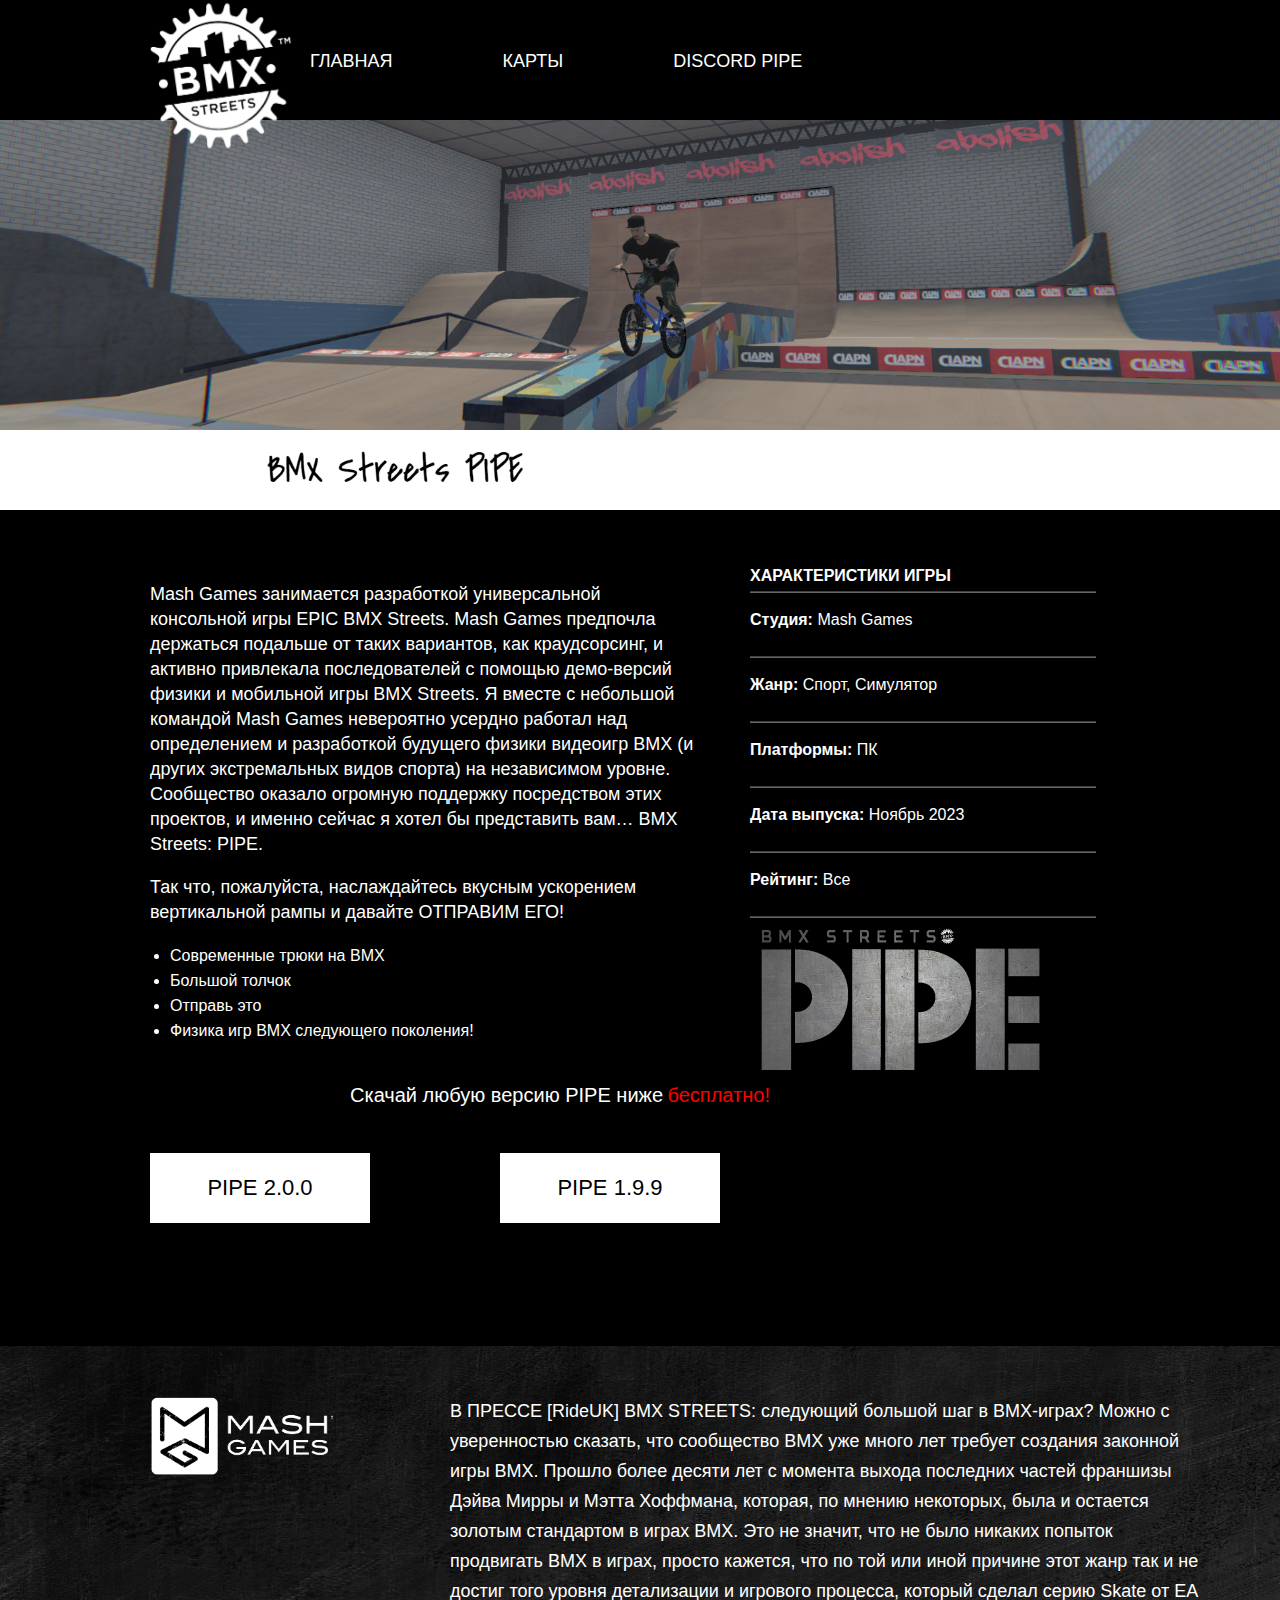
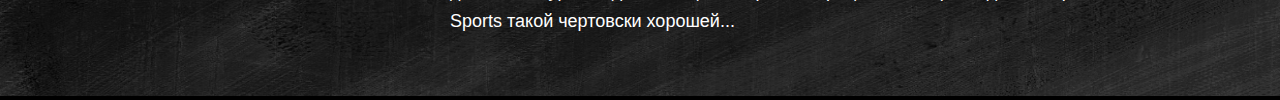
==== index.html @ 517fdbc9 "Update index.html" ====
<!DOCTYPE html>
<html lang="en">

<head>
    <meta charset="UTF-8">
    <meta http-equiv="X-UA-Compatible" content="IE=edge">
    <meta name="viewport" content="width=device-width, initial-scale=1.0">
    <title>BMX Streets</title>
    <link rel="stylesheet" href="normalize.css">
    <link rel="stylesheet" href="style.css">
    <link rel="stylesheet" href="logo.js">
    <script defer src="main.js"></script>
</head>

<header id="header" class="header">
    <div class="container header__container">
        <img class="logopipe" src="img/BMXStreets-Logo-White.png" alt="">
        <nav class="menu">
            <ul class="menu__list">
                <li class="menu__item"><a class="menu__link" href="index.html">ГЛАВНАЯ</a></li>
                <li class="menu__item"><a class="menu__link" href="maps.html">КАРТЫ</a></li>
                <li class="menu__item"><a class="menu__link" href="https://discord.com/invite/FtavcRr">DISCORD PIPE</a></li>
            </ul>
        </nav>
    </div>
</header>


<body>
    <main class="main">

        <div class="slider">
            <div class="slider__line">
                <img class="slider__img" src="./img/feeble1.png">
                <img class="slider__img" src="./img/feeble2.png">
                <img class="slider__img" src="./img/flair.png">
                <img class="slider__img" src="./img/fly1.png">
                <img class="slider__img" src="./img/futdjem.png">
                <img class="slider__img" src="./img/superman.png">
                <img class="slider__img" src="./img/nohand.png">
                <img class="slider__img" src="./img/teilgreb.png">
                <img class="slider__img" src="./img/chickenbar.png">
                <img class="slider__img" src="./img/feeble1.png">
                <img class="slider__img" src="./img/feeble2.png">
                <img class="slider__img" src="./img/flair.png">
                <img class="slider__img" src="./img/fly1.png">
                <img class="slider__img" src="./img/futdjem.png">
                <img class="slider__img" src="./img/superman.png">
                <img class="slider__img" src="./img/nohand.png">
                <img class="slider__img" src="./img/teilgreb.png">
                <img class="slider__img" src="./img/chickenbar.png">
                <img class="slider__img" src="./img/feeble1.png">
                <img class="slider__img" src="./img/feeble2.png">
                <img class="slider__img" src="./img/flair.png">
                <img class="slider__img" src="./img/fly1.png">
                <img class="slider__img" src="./img/futdjem.png">
                <img class="slider__img" src="./img/superman.png">
                <img class="slider__img" src="./img/nohand.png">
                <img class="slider__img" src="./img/teilgreb.png">
                <img class="slider__img" src="./img/chickenbar.png">
                <img class="slider__img" src="./img/feeble1.png">
                <img class="slider__img" src="./img/feeble2.png">
                <img class="slider__img" src="./img/flair.png">
                <img class="slider__img" src="./img/fly1.png">
                <img class="slider__img" src="./img/futdjem.png">
                <img class="slider__img" src="./img/superman.png">
                <img class="slider__img" src="./img/nohand.png">
                <img class="slider__img" src="./img/teilgreb.png">
                <img class="slider__img" src="./img/chickenbar.png">
                <img class="slider__img" src="./img/feeble1.png">
                <img class="slider__img" src="./img/feeble2.png">
                <img class="slider__img" src="./img/flair.png">
                <img class="slider__img" src="./img/fly1.png">
                <img class="slider__img" src="./img/futdjem.png">
                <img class="slider__img" src="./img/superman.png">
                <img class="slider__img" src="./img/nohand.png">
                <img class="slider__img" src="./img/teilgreb.png">
                <img class="slider__img" src="./img/chickenbar.png">
                <img class="slider__img" src="./img/feeble1.png">
                <img class="slider__img" src="./img/feeble2.png">
                <img class="slider__img" src="./img/flair.png">
                <img class="slider__img" src="./img/fly1.png">
                <img class="slider__img" src="./img/futdjem.png">
                <img class="slider__img" src="./img/superman.png">
                <img class="slider__img" src="./img/nohand.png">
                <img class="slider__img" src="./img/teilgreb.png">
                <img class="slider__img" src="./img/chickenbar.png">
                <img class="slider__img" src="./img/feeble1.png">
                <img class="slider__img" src="./img/feeble2.png">
                <img class="slider__img" src="./img/flair.png">
                <img class="slider__img" src="./img/fly1.png">
                <img class="slider__img" src="./img/futdjem.png">
                <img class="slider__img" src="./img/superman.png">
                <img class="slider__img" src="./img/nohand.png">
                <img class="slider__img" src="./img/teilgreb.png">
                <img class="slider__img" src="./img/chickenbar.png">
                <img class="slider__img" src="./img/feeble1.png">
                <img class="slider__img" src="./img/feeble2.png">
                <img class="slider__img" src="./img/flair.png">
                <img class="slider__img" src="./img/fly1.png">
                <img class="slider__img" src="./img/futdjem.png">
                <img class="slider__img" src="./img/superman.png">
                <img class="slider__img" src="./img/nohand.png">
                <img class="slider__img" src="./img/teilgreb.png">
                <img class="slider__img" src="./img/chickenbar.png">
                <img class="slider__img" src="./img/feeble1.png">
                <img class="slider__img" src="./img/feeble2.png">
                <img class="slider__img" src="./img/flair.png">
                <img class="slider__img" src="./img/fly1.png">
                <img class="slider__img" src="./img/futdjem.png">
                <img class="slider__img" src="./img/superman.png">
                <img class="slider__img" src="./img/nohand.png">
                <img class="slider__img" src="./img/teilgreb.png">
                <img class="slider__img" src="./img/chickenbar.png">
                <img class="slider__img" src="./img/feeble1.png">
                <img class="slider__img" src="./img/feeble2.png">
                <img class="slider__img" src="./img/flair.png">
                <img class="slider__img" src="./img/fly1.png">
                <img class="slider__img" src="./img/futdjem.png">
                <img class="slider__img" src="./img/superman.png">
                <img class="slider__img" src="./img/nohand.png">
                <img class="slider__img" src="./img/teilgreb.png">
                <img class="slider__img" src="./img/chickenbar.png">
                <img class="slider__img" src="./img/feeble1.png">
                <img class="slider__img" src="./img/feeble2.png">
                <img class="slider__img" src="./img/flair.png">
                <img class="slider__img" src="./img/fly1.png">
                <img class="slider__img" src="./img/futdjem.png">
                <img class="slider__img" src="./img/superman.png">
                <img class="slider__img" src="./img/nohand.png">
                <img class="slider__img" src="./img/teilgreb.png">
                <img class="slider__img" src="./img/chickenbar.png">
                <img class="slider__img" src="./img/feeble1.png">
                <img class="slider__img" src="./img/feeble2.png">
                <img class="slider__img" src="./img/flair.png">
                <img class="slider__img" src="./img/fly1.png">
                <img class="slider__img" src="./img/futdjem.png">
                <img class="slider__img" src="./img/superman.png">
                <img class="slider__img" src="./img/nohand.png">
                <img class="slider__img" src="./img/teilgreb.png">
                <img class="slider__img" src="./img/chickenbar.png">
                <img class="slider__img" src="./img/feeble1.png">
                <img class="slider__img" src="./img/feeble2.png">
                <img class="slider__img" src="./img/flair.png">
                <img class="slider__img" src="./img/fly1.png">
                <img class="slider__img" src="./img/futdjem.png">
                <img class="slider__img" src="./img/superman.png">
                <img class="slider__img" src="./img/nohand.png">
                <img class="slider__img" src="./img/teilgreb.png">
                <img class="slider__img" src="./img/chickenbar.png">
                <img class="slider__img" src="./img/feeble1.png">
                <img class="slider__img" src="./img/feeble2.png">
                <img class="slider__img" src="./img/flair.png">
                <img class="slider__img" src="./img/fly1.png">
                <img class="slider__img" src="./img/futdjem.png">
                <img class="slider__img" src="./img/superman.png">
                <img class="slider__img" src="./img/nohand.png">
                <img class="slider__img" src="./img/teilgreb.png">
                <img class="slider__img" src="./img/chickenbar.png">
                <img class="slider__img" src="./img/feeble1.png">
                <img class="slider__img" src="./img/feeble2.png">
                <img class="slider__img" src="./img/flair.png">
                <img class="slider__img" src="./img/fly1.png">
                <img class="slider__img" src="./img/futdjem.png">
                <img class="slider__img" src="./img/superman.png">
                <img class="slider__img" src="./img/nohand.png">
                <img class="slider__img" src="./img/teilgreb.png">
                <img class="slider__img" src="./img/chickenbar.png">
                <img class="slider__img" src="./img/feeble1.png">
                <img class="slider__img" src="./img/feeble2.png">
                <img class="slider__img" src="./img/flair.png">
                <img class="slider__img" src="./img/fly1.png">
                <img class="slider__img" src="./img/futdjem.png">
                <img class="slider__img" src="./img/superman.png">
                <img class="slider__img" src="./img/nohand.png">
                <img class="slider__img" src="./img/teilgreb.png">
                <img class="slider__img" src="./img/chickenbar.png">
                <img class="slider__img" src="./img/feeble1.png">
                <img class="slider__img" src="./img/feeble2.png">
                <img class="slider__img" src="./img/flair.png">
                <img class="slider__img" src="./img/fly1.png">
                <img class="slider__img" src="./img/futdjem.png">
                <img class="slider__img" src="./img/superman.png">
                <img class="slider__img" src="./img/nohand.png">
                <img class="slider__img" src="./img/teilgreb.png">
                <img class="slider__img" src="./img/chickenbar.png">
                <img class="slider__img" src="./img/feeble1.png">
                <img class="slider__img" src="./img/feeble2.png">
                <img class="slider__img" src="./img/flair.png">
                <img class="slider__img" src="./img/fly1.png">
                <img class="slider__img" src="./img/futdjem.png">
                <img class="slider__img" src="./img/superman.png">
                <img class="slider__img" src="./img/nohand.png">
                <img class="slider__img" src="./img/teilgreb.png">
                <img class="slider__img" src="./img/chickenbar.png">
                <img class="slider__img" src="./img/feeble1.png">
                <img class="slider__img" src="./img/feeble2.png">
                <img class="slider__img" src="./img/flair.png">
                <img class="slider__img" src="./img/fly1.png">
                <img class="slider__img" src="./img/futdjem.png">
                <img class="slider__img" src="./img/superman.png">
                <img class="slider__img" src="./img/nohand.png">
                <img class="slider__img" src="./img/teilgreb.png">
                <img class="slider__img" src="./img/chickenbar.png">
                <img class="slider__img" src="./img/feeble1.png">
                <img class="slider__img" src="./img/feeble2.png">
                <img class="slider__img" src="./img/flair.png">
                <img class="slider__img" src="./img/fly1.png">
                <img class="slider__img" src="./img/futdjem.png">
                <img class="slider__img" src="./img/superman.png">
                <img class="slider__img" src="./img/nohand.png">
                <img class="slider__img" src="./img/teilgreb.png">
                <img class="slider__img" src="./img/chickenbar.png">
                <img class="slider__img" src="./img/feeble1.png">
                <img class="slider__img" src="./img/feeble2.png">
                <img class="slider__img" src="./img/flair.png">
                <img class="slider__img" src="./img/fly1.png">
                <img class="slider__img" src="./img/futdjem.png">
                <img class="slider__img" src="./img/superman.png">
                <img class="slider__img" src="./img/nohand.png">
                <img class="slider__img" src="./img/teilgreb.png">
                <img class="slider__img" src="./img/chickenbar.png">
                <img class="slider__img" src="./img/feeble1.png">
                <img class="slider__img" src="./img/feeble2.png">
                <img class="slider__img" src="./img/flair.png">
                <img class="slider__img" src="./img/fly1.png">
                <img class="slider__img" src="./img/futdjem.png">
                <img class="slider__img" src="./img/superman.png">
                <img class="slider__img" src="./img/nohand.png">
                <img class="slider__img" src="./img/teilgreb.png">
                <img class="slider__img" src="./img/chickenbar.png">
                <img class="slider__img" src="./img/feeble1.png">
                <img class="slider__img" src="./img/feeble2.png">
                <img class="slider__img" src="./img/flair.png">
                <img class="slider__img" src="./img/fly1.png">
                <img class="slider__img" src="./img/futdjem.png">
                <img class="slider__img" src="./img/superman.png">
                <img class="slider__img" src="./img/nohand.png">
                <img class="slider__img" src="./img/teilgreb.png">
                <img class="slider__img" src="./img/chickenbar.png">
                <img class="slider__img" src="./img/feeble1.png">
                <img class="slider__img" src="./img/feeble2.png">
                <img class="slider__img" src="./img/flair.png">
                <img class="slider__img" src="./img/fly1.png">
                <img class="slider__img" src="./img/futdjem.png">
                <img class="slider__img" src="./img/superman.png">
                <img class="slider__img" src="./img/nohand.png">
                <img class="slider__img" src="./img/teilgreb.png">
                <img class="slider__img" src="./img/chickenbar.png">
                <img class="slider__img" src="./img/feeble1.png">
                <img class="slider__img" src="./img/feeble2.png">
                <img class="slider__img" src="./img/flair.png">
                <img class="slider__img" src="./img/fly1.png">
                <img class="slider__img" src="./img/futdjem.png">
                <img class="slider__img" src="./img/superman.png">
                <img class="slider__img" src="./img/nohand.png">
                <img class="slider__img" src="./img/teilgreb.png">
                <img class="slider__img" src="./img/chickenbar.png">
                <img class="slider__img" src="./img/feeble1.png">
                <img class="slider__img" src="./img/feeble2.png">
                <img class="slider__img" src="./img/flair.png">
                <img class="slider__img" src="./img/fly1.png">
                <img class="slider__img" src="./img/futdjem.png">
                <img class="slider__img" src="./img/superman.png">
                <img class="slider__img" src="./img/nohand.png">
                <img class="slider__img" src="./img/teilgreb.png">
                <img class="slider__img" src="./img/chickenbar.png">
                <img class="slider__img" src="./img/feeble1.png">
                <img class="slider__img" src="./img/feeble2.png">
                <img class="slider__img" src="./img/flair.png">
                <img class="slider__img" src="./img/fly1.png">
                <img class="slider__img" src="./img/futdjem.png">
                <img class="slider__img" src="./img/superman.png">
                <img class="slider__img" src="./img/nohand.png">
                <img class="slider__img" src="./img/teilgreb.png">
                <img class="slider__img" src="./img/chickenbar.png">
                <img class="slider__img" src="./img/feeble1.png">
                <img class="slider__img" src="./img/feeble2.png">
                <img class="slider__img" src="./img/flair.png">
                <img class="slider__img" src="./img/fly1.png">
                <img class="slider__img" src="./img/futdjem.png">
                <img class="slider__img" src="./img/superman.png">
                <img class="slider__img" src="./img/nohand.png">
                <img class="slider__img" src="./img/teilgreb.png">
                <img class="slider__img" src="./img/chickenbar.png">
                <img class="slider__img" src="./img/feeble1.png">
                <img class="slider__img" src="./img/feeble2.png">
                <img class="slider__img" src="./img/flair.png">
                <img class="slider__img" src="./img/fly1.png">
                <img class="slider__img" src="./img/futdjem.png">
                <img class="slider__img" src="./img/superman.png">
                <img class="slider__img" src="./img/nohand.png">
                <img class="slider__img" src="./img/teilgreb.png">
                <img class="slider__img" src="./img/chickenbar.png">
                <img class="slider__img" src="./img/feeble1.png">
                <img class="slider__img" src="./img/feeble2.png">
                <img class="slider__img" src="./img/flair.png">
                <img class="slider__img" src="./img/fly1.png">
                <img class="slider__img" src="./img/futdjem.png">
                <img class="slider__img" src="./img/superman.png">
                <img class="slider__img" src="./img/nohand.png">
                <img class="slider__img" src="./img/teilgreb.png">
                <img class="slider__img" src="./img/chickenbar.png">
                <img class="slider__img" src="./img/feeble1.png">
                <img class="slider__img" src="./img/feeble2.png">
                <img class="slider__img" src="./img/flair.png">
                <img class="slider__img" src="./img/fly1.png">
                <img class="slider__img" src="./img/futdjem.png">
                <img class="slider__img" src="./img/superman.png">
                <img class="slider__img" src="./img/nohand.png">
                <img class="slider__img" src="./img/teilgreb.png">
                <img class="slider__img" src="./img/chickenbar.png">
                <img class="slider__img" src="./img/feeble1.png">
                <img class="slider__img" src="./img/feeble2.png">
                <img class="slider__img" src="./img/flair.png">
                <img class="slider__img" src="./img/fly1.png">
                <img class="slider__img" src="./img/futdjem.png">
                <img class="slider__img" src="./img/superman.png">
                <img class="slider__img" src="./img/nohand.png">
                <img class="slider__img" src="./img/teilgreb.png">
                <img class="slider__img" src="./img/chickenbar.png">
                <img class="slider__img" src="./img/feeble1.png">
                <img class="slider__img" src="./img/feeble2.png">
                <img class="slider__img" src="./img/flair.png">
                <img class="slider__img" src="./img/fly1.png">
                <img class="slider__img" src="./img/futdjem.png">
                <img class="slider__img" src="./img/superman.png">
                <img class="slider__img" src="./img/nohand.png">
                <img class="slider__img" src="./img/teilgreb.png">
                <img class="slider__img" src="./img/chickenbar.png">
                <img class="slider__img" src="./img/feeble1.png">
                <img class="slider__img" src="./img/feeble2.png">
                <img class="slider__img" src="./img/flair.png">
                <img class="slider__img" src="./img/fly1.png">
                <img class="slider__img" src="./img/futdjem.png">
                <img class="slider__img" src="./img/superman.png">
                <img class="slider__img" src="./img/nohand.png">
                <img class="slider__img" src="./img/teilgreb.png">
                <img class="slider__img" src="./img/chickenbar.png">
                <img class="slider__img" src="./img/feeble1.png">
                <img class="slider__img" src="./img/feeble2.png">
                <img class="slider__img" src="./img/flair.png">
                <img class="slider__img" src="./img/fly1.png">
                <img class="slider__img" src="./img/futdjem.png">
                <img class="slider__img" src="./img/superman.png">
                <img class="slider__img" src="./img/nohand.png">
                <img class="slider__img" src="./img/teilgreb.png">
                <img class="slider__img" src="./img/chickenbar.png">
                <img class="slider__img" src="./img/feeble1.png">
                <img class="slider__img" src="./img/feeble2.png">
                <img class="slider__img" src="./img/flair.png">
                <img class="slider__img" src="./img/fly1.png">
                <img class="slider__img" src="./img/futdjem.png">
                <img class="slider__img" src="./img/superman.png">
                <img class="slider__img" src="./img/nohand.png">
                <img class="slider__img" src="./img/teilgreb.png">
                <img class="slider__img" src="./img/chickenbar.png">
                <img class="slider__img" src="./img/feeble1.png">
                <img class="slider__img" src="./img/feeble2.png">
                <img class="slider__img" src="./img/flair.png">
                <img class="slider__img" src="./img/fly1.png">
                <img class="slider__img" src="./img/futdjem.png">
                <img class="slider__img" src="./img/superman.png">
                <img class="slider__img" src="./img/nohand.png">
                <img class="slider__img" src="./img/teilgreb.png">
                <img class="slider__img" src="./img/chickenbar.png">
                <img class="slider__img" src="./img/feeble1.png">
                <img class="slider__img" src="./img/feeble2.png">
                <img class="slider__img" src="./img/flair.png">
                <img class="slider__img" src="./img/fly1.png">
                <img class="slider__img" src="./img/futdjem.png">
                <img class="slider__img" src="./img/superman.png">
                <img class="slider__img" src="./img/nohand.png">
                <img class="slider__img" src="./img/teilgreb.png">
                <img class="slider__img" src="./img/chickenbar.png">
                <img class="slider__img" src="./img/feeble1.png">
                <img class="slider__img" src="./img/feeble2.png">
                <img class="slider__img" src="./img/flair.png">
                <img class="slider__img" src="./img/fly1.png">
                <img class="slider__img" src="./img/futdjem.png">
                <img class="slider__img" src="./img/superman.png">
                <img class="slider__img" src="./img/nohand.png">
                <img class="slider__img" src="./img/teilgreb.png">
                <img class="slider__img" src="./img/chickenbar.png">
                <img class="slider__img" src="./img/feeble1.png">
                <img class="slider__img" src="./img/feeble2.png">
                <img class="slider__img" src="./img/flair.png">
                <img class="slider__img" src="./img/fly1.png">
                <img class="slider__img" src="./img/futdjem.png">
                <img class="slider__img" src="./img/superman.png">
                <img class="slider__img" src="./img/nohand.png">
                <img class="slider__img" src="./img/teilgreb.png">
                <img class="slider__img" src="./img/chickenbar.png">
                <img class="slider__img" src="./img/feeble1.png">
                <img class="slider__img" src="./img/feeble2.png">
                <img class="slider__img" src="./img/flair.png">
                <img class="slider__img" src="./img/fly1.png">
                <img class="slider__img" src="./img/futdjem.png">
                <img class="slider__img" src="./img/superman.png">
                <img class="slider__img" src="./img/nohand.png">
                <img class="slider__img" src="./img/teilgreb.png">
                <img class="slider__img" src="./img/chickenbar.png">
                <img class="slider__img" src="./img/feeble1.png">
                <img class="slider__img" src="./img/feeble2.png">
                <img class="slider__img" src="./img/flair.png">
                <img class="slider__img" src="./img/fly1.png">
                <img class="slider__img" src="./img/futdjem.png">
                <img class="slider__img" src="./img/superman.png">
                <img class="slider__img" src="./img/nohand.png">
                <img class="slider__img" src="./img/teilgreb.png">
                <img class="slider__img" src="./img/chickenbar.png">
                <img class="slider__img" src="./img/feeble1.png">
                <img class="slider__img" src="./img/feeble2.png">
                <img class="slider__img" src="./img/flair.png">
                <img class="slider__img" src="./img/fly1.png">
                <img class="slider__img" src="./img/futdjem.png">
                <img class="slider__img" src="./img/superman.png">
                <img class="slider__img" src="./img/nohand.png">
                <img class="slider__img" src="./img/teilgreb.png">
                <img class="slider__img" src="./img/chickenbar.png">
                <img class="slider__img" src="./img/feeble1.png">
                <img class="slider__img" src="./img/feeble2.png">
                <img class="slider__img" src="./img/flair.png">
                <img class="slider__img" src="./img/fly1.png">
                <img class="slider__img" src="./img/futdjem.png">
                <img class="slider__img" src="./img/superman.png">
                <img class="slider__img" src="./img/nohand.png">
                <img class="slider__img" src="./img/teilgreb.png">
                <img class="slider__img" src="./img/chickenbar.png">
                <img class="slider__img" src="./img/feeble1.png">
                <img class="slider__img" src="./img/feeble2.png">
                <img class="slider__img" src="./img/flair.png">
                <img class="slider__img" src="./img/fly1.png">
                <img class="slider__img" src="./img/futdjem.png">
                <img class="slider__img" src="./img/superman.png">
                <img class="slider__img" src="./img/nohand.png">
                <img class="slider__img" src="./img/teilgreb.png">
                <img class="slider__img" src="./img/chickenbar.png">
                <img class="slider__img" src="./img/feeble1.png">
                <img class="slider__img" src="./img/feeble2.png">
                <img class="slider__img" src="./img/flair.png">
                <img class="slider__img" src="./img/fly1.png">
                <img class="slider__img" src="./img/futdjem.png">
                <img class="slider__img" src="./img/superman.png">
                <img class="slider__img" src="./img/nohand.png">
                <img class="slider__img" src="./img/teilgreb.png">
                <img class="slider__img" src="./img/chickenbar.png">
                <img class="slider__img" src="./img/feeble1.png">
                <img class="slider__img" src="./img/feeble2.png">
                <img class="slider__img" src="./img/flair.png">
                <img class="slider__img" src="./img/fly1.png">
                <img class="slider__img" src="./img/futdjem.png">
                <img class="slider__img" src="./img/superman.png">
                <img class="slider__img" src="./img/nohand.png">
                <img class="slider__img" src="./img/teilgreb.png">
                <img class="slider__img" src="./img/chickenbar.png">
                <img class="slider__img" src="./img/feeble1.png">
                <img class="slider__img" src="./img/feeble2.png">
                <img class="slider__img" src="./img/flair.png">
                <img class="slider__img" src="./img/fly1.png">
                <img class="slider__img" src="./img/futdjem.png">
                <img class="slider__img" src="./img/superman.png">
                <img class="slider__img" src="./img/nohand.png">
                <img class="slider__img" src="./img/teilgreb.png">
                <img class="slider__img" src="./img/chickenbar.png">
                <img class="slider__img" src="./img/feeble1.png">
                <img class="slider__img" src="./img/feeble2.png">
                <img class="slider__img" src="./img/flair.png">
                <img class="slider__img" src="./img/fly1.png">
                <img class="slider__img" src="./img/futdjem.png">
                <img class="slider__img" src="./img/superman.png">
                <img class="slider__img" src="./img/nohand.png">
                <img class="slider__img" src="./img/teilgreb.png">
                <img class="slider__img" src="./img/chickenbar.png">
                <img class="slider__img" src="./img/feeble1.png">
                <img class="slider__img" src="./img/feeble2.png">
                <img class="slider__img" src="./img/flair.png">
                <img class="slider__img" src="./img/fly1.png">
                <img class="slider__img" src="./img/futdjem.png">
                <img class="slider__img" src="./img/superman.png">
                <img class="slider__img" src="./img/nohand.png">
                <img class="slider__img" src="./img/teilgreb.png">
                <img class="slider__img" src="./img/chickenbar.png">
                <img class="slider__img" src="./img/feeble1.png">
                <img class="slider__img" src="./img/feeble2.png">
                <img class="slider__img" src="./img/flair.png">
                <img class="slider__img" src="./img/fly1.png">
                <img class="slider__img" src="./img/futdjem.png">
                <img class="slider__img" src="./img/superman.png">
                <img class="slider__img" src="./img/nohand.png">
                <img class="slider__img" src="./img/teilgreb.png">
                <img class="slider__img" src="./img/chickenbar.png">
                <img class="slider__img" src="./img/feeble1.png">
                <img class="slider__img" src="./img/feeble2.png">
                <img class="slider__img" src="./img/flair.png">
                <img class="slider__img" src="./img/fly1.png">
                <img class="slider__img" src="./img/futdjem.png">
                <img class="slider__img" src="./img/superman.png">
                <img class="slider__img" src="./img/nohand.png">
                <img class="slider__img" src="./img/teilgreb.png">
                <img class="slider__img" src="./img/chickenbar.png">
                <img class="slider__img" src="./img/feeble1.png">
                <img class="slider__img" src="./img/feeble2.png">
                <img class="slider__img" src="./img/flair.png">
                <img class="slider__img" src="./img/fly1.png">
                <img class="slider__img" src="./img/futdjem.png">
                <img class="slider__img" src="./img/superman.png">
                <img class="slider__img" src="./img/nohand.png">
                <img class="slider__img" src="./img/teilgreb.png">
                <img class="slider__img" src="./img/chickenbar.png">
                <img class="slider__img" src="./img/feeble1.png">
                <img class="slider__img" src="./img/feeble2.png">
                <img class="slider__img" src="./img/flair.png">
                <img class="slider__img" src="./img/fly1.png">
                <img class="slider__img" src="./img/futdjem.png">
                <img class="slider__img" src="./img/superman.png">
                <img class="slider__img" src="./img/nohand.png">
                <img class="slider__img" src="./img/teilgreb.png">
                <img class="slider__img" src="./img/chickenbar.png">
                <img class="slider__img" src="./img/feeble1.png">
                <img class="slider__img" src="./img/feeble2.png">
                <img class="slider__img" src="./img/flair.png">
                <img class="slider__img" src="./img/fly1.png">
                <img class="slider__img" src="./img/futdjem.png">
                <img class="slider__img" src="./img/superman.png">
                <img class="slider__img" src="./img/nohand.png">
                <img class="slider__img" src="./img/teilgreb.png">
                <img class="slider__img" src="./img/chickenbar.png">
                <img class="slider__img" src="./img/feeble1.png">
                <img class="slider__img" src="./img/feeble2.png">
                <img class="slider__img" src="./img/flair.png">
                <img class="slider__img" src="./img/fly1.png">
                <img class="slider__img" src="./img/futdjem.png">
                <img class="slider__img" src="./img/superman.png">
                <img class="slider__img" src="./img/nohand.png">
                <img class="slider__img" src="./img/teilgreb.png">
                <img class="slider__img" src="./img/chickenbar.png">
                <img class="slider__img" src="./img/feeble1.png">
                <img class="slider__img" src="./img/feeble2.png">
                <img class="slider__img" src="./img/flair.png">
                <img class="slider__img" src="./img/fly1.png">
                <img class="slider__img" src="./img/futdjem.png">
                <img class="slider__img" src="./img/superman.png">
                <img class="slider__img" src="./img/nohand.png">
                <img class="slider__img" src="./img/teilgreb.png">
                <img class="slider__img" src="./img/chickenbar.png">
                <img class="slider__img" src="./img/feeble1.png">
                <img class="slider__img" src="./img/feeble2.png">
                <img class="slider__img" src="./img/flair.png">
                <img class="slider__img" src="./img/fly1.png">
                <img class="slider__img" src="./img/futdjem.png">
                <img class="slider__img" src="./img/superman.png">
                <img class="slider__img" src="./img/nohand.png">
                <img class="slider__img" src="./img/teilgreb.png">
                <img class="slider__img" src="./img/chickenbar.png">
                <img class="slider__img" src="./img/feeble1.png">
                <img class="slider__img" src="./img/feeble2.png">
                <img class="slider__img" src="./img/flair.png">
                <img class="slider__img" src="./img/fly1.png">
                <img class="slider__img" src="./img/futdjem.png">
                <img class="slider__img" src="./img/superman.png">
                <img class="slider__img" src="./img/nohand.png">
                <img class="slider__img" src="./img/teilgreb.png">
                <img class="slider__img" src="./img/chickenbar.png">
                <img class="slider__img" src="./img/feeble1.png">
                <img class="slider__img" src="./img/feeble2.png">
                <img class="slider__img" src="./img/flair.png">
                <img class="slider__img" src="./img/fly1.png">
                <img class="slider__img" src="./img/futdjem.png">
                <img class="slider__img" src="./img/superman.png">
                <img class="slider__img" src="./img/nohand.png">
                <img class="slider__img" src="./img/teilgreb.png">
                <img class="slider__img" src="./img/chickenbar.png">
                <img class="slider__img" src="./img/feeble1.png">
                <img class="slider__img" src="./img/feeble2.png">
                <img class="slider__img" src="./img/flair.png">
                <img class="slider__img" src="./img/fly1.png">
                <img class="slider__img" src="./img/futdjem.png">
                <img class="slider__img" src="./img/superman.png">
                <img class="slider__img" src="./img/nohand.png">
                <img class="slider__img" src="./img/teilgreb.png">
                <img class="slider__img" src="./img/chickenbar.png">
                <img class="slider__img" src="./img/feeble1.png">
                <img class="slider__img" src="./img/feeble2.png">
                <img class="slider__img" src="./img/flair.png">
                <img class="slider__img" src="./img/fly1.png">
                <img class="slider__img" src="./img/futdjem.png">
                <img class="slider__img" src="./img/superman.png">
                <img class="slider__img" src="./img/nohand.png">
                <img class="slider__img" src="./img/teilgreb.png">
                <img class="slider__img" src="./img/chickenbar.png">
                <img class="slider__img" src="./img/feeble1.png">
                <img class="slider__img" src="./img/feeble2.png">
                <img class="slider__img" src="./img/flair.png">
                <img class="slider__img" src="./img/fly1.png">
                <img class="slider__img" src="./img/futdjem.png">
                <img class="slider__img" src="./img/superman.png">
                <img class="slider__img" src="./img/nohand.png">
                <img class="slider__img" src="./img/teilgreb.png">
                <img class="slider__img" src="./img/chickenbar.png">
                <img class="slider__img" src="./img/feeble1.png">
                <img class="slider__img" src="./img/feeble2.png">
                <img class="slider__img" src="./img/flair.png">
                <img class="slider__img" src="./img/fly1.png">
                <img class="slider__img" src="./img/futdjem.png">
                <img class="slider__img" src="./img/superman.png">
                <img class="slider__img" src="./img/nohand.png">
                <img class="slider__img" src="./img/teilgreb.png">
                <img class="slider__img" src="./img/chickenbar.png">
                <img class="slider__img" src="./img/feeble1.png">
                <img class="slider__img" src="./img/feeble2.png">
                <img class="slider__img" src="./img/flair.png">
                <img class="slider__img" src="./img/fly1.png">
                <img class="slider__img" src="./img/futdjem.png">
                <img class="slider__img" src="./img/superman.png">
                <img class="slider__img" src="./img/nohand.png">
                <img class="slider__img" src="./img/teilgreb.png">
                <img class="slider__img" src="./img/chickenbar.png">
                <img class="slider__img" src="./img/feeble1.png">
                <img class="slider__img" src="./img/feeble2.png">
                <img class="slider__img" src="./img/flair.png">
                <img class="slider__img" src="./img/fly1.png">
                <img class="slider__img" src="./img/futdjem.png">
                <img class="slider__img" src="./img/superman.png">
                <img class="slider__img" src="./img/nohand.png">
                <img class="slider__img" src="./img/teilgreb.png">
                <img class="slider__img" src="./img/chickenbar.png">
                <img class="slider__img" src="./img/feeble1.png">
                <img class="slider__img" src="./img/feeble2.png">
                <img class="slider__img" src="./img/flair.png">
                <img class="slider__img" src="./img/fly1.png">
                <img class="slider__img" src="./img/futdjem.png">
                <img class="slider__img" src="./img/superman.png">
                <img class="slider__img" src="./img/nohand.png">
                <img class="slider__img" src="./img/teilgreb.png">
                <img class="slider__img" src="./img/chickenbar.png">
                <img class="slider__img" src="./img/feeble1.png">
                <img class="slider__img" src="./img/feeble2.png">
                <img class="slider__img" src="./img/flair.png">
                <img class="slider__img" src="./img/fly1.png">
                <img class="slider__img" src="./img/futdjem.png">
                <img class="slider__img" src="./img/superman.png">
                <img class="slider__img" src="./img/nohand.png">
                <img class="slider__img" src="./img/teilgreb.png">
                <img class="slider__img" src="./img/chickenbar.png">
                <img class="slider__img" src="./img/feeble1.png">
                <img class="slider__img" src="./img/feeble2.png">
                <img class="slider__img" src="./img/flair.png">
                <img class="slider__img" src="./img/fly1.png">
                <img class="slider__img" src="./img/futdjem.png">
                <img class="slider__img" src="./img/superman.png">
                <img class="slider__img" src="./img/nohand.png">
                <img class="slider__img" src="./img/teilgreb.png">
                <img class="slider__img" src="./img/chickenbar.png">
                <img class="slider__img" src="./img/feeble1.png">
                <img class="slider__img" src="./img/feeble2.png">
                <img class="slider__img" src="./img/flair.png">
                <img class="slider__img" src="./img/fly1.png">
                <img class="slider__img" src="./img/futdjem.png">
                <img class="slider__img" src="./img/superman.png">
                <img class="slider__img" src="./img/nohand.png">
                <img class="slider__img" src="./img/teilgreb.png">
                <img class="slider__img" src="./img/chickenbar.png">
                <img class="slider__img" src="./img/feeble1.png">
                <img class="slider__img" src="./img/feeble2.png">
                <img class="slider__img" src="./img/flair.png">
                <img class="slider__img" src="./img/fly1.png">
                <img class="slider__img" src="./img/futdjem.png">
                <img class="slider__img" src="./img/superman.png">
                <img class="slider__img" src="./img/nohand.png">
                <img class="slider__img" src="./img/teilgreb.png">
                <img class="slider__img" src="./img/chickenbar.png">
                <img class="slider__img" src="./img/feeble1.png">
                <img class="slider__img" src="./img/feeble2.png">
                <img class="slider__img" src="./img/flair.png">
                <img class="slider__img" src="./img/fly1.png">
                <img class="slider__img" src="./img/futdjem.png">
                <img class="slider__img" src="./img/superman.png">
                <img class="slider__img" src="./img/nohand.png">
                <img class="slider__img" src="./img/teilgreb.png">
                <img class="slider__img" src="./img/chickenbar.png">
                <img class="slider__img" src="./img/feeble1.png">
                <img class="slider__img" src="./img/feeble2.png">
                <img class="slider__img" src="./img/flair.png">
                <img class="slider__img" src="./img/fly1.png">
                <img class="slider__img" src="./img/futdjem.png">
                <img class="slider__img" src="./img/superman.png">
                <img class="slider__img" src="./img/nohand.png">
                <img class="slider__img" src="./img/teilgreb.png">
                <img class="slider__img" src="./img/chickenbar.png">
                <img class="slider__img" src="./img/feeble1.png">
                <img class="slider__img" src="./img/feeble2.png">
                <img class="slider__img" src="./img/flair.png">
                <img class="slider__img" src="./img/fly1.png">
                <img class="slider__img" src="./img/futdjem.png">
                <img class="slider__img" src="./img/superman.png">
                <img class="slider__img" src="./img/nohand.png">
                <img class="slider__img" src="./img/teilgreb.png">
                <img class="slider__img" src="./img/chickenbar.png">
                <img class="slider__img" src="./img/feeble1.png">
                <img class="slider__img" src="./img/feeble2.png">
                <img class="slider__img" src="./img/flair.png">
                <img class="slider__img" src="./img/fly1.png">
                <img class="slider__img" src="./img/futdjem.png">
                <img class="slider__img" src="./img/superman.png">
                <img class="slider__img" src="./img/nohand.png">
                <img class="slider__img" src="./img/teilgreb.png">
                <img class="slider__img" src="./img/chickenbar.png">
                <img class="slider__img" src="./img/feeble1.png">
                <img class="slider__img" src="./img/feeble2.png">
                <img class="slider__img" src="./img/flair.png">
                <img class="slider__img" src="./img/fly1.png">
                <img class="slider__img" src="./img/futdjem.png">
                <img class="slider__img" src="./img/superman.png">
                <img class="slider__img" src="./img/nohand.png">
                <img class="slider__img" src="./img/teilgreb.png">
                <img class="slider__img" src="./img/chickenbar.png">
                <img class="slider__img" src="./img/feeble1.png">
                <img class="slider__img" src="./img/feeble2.png">
                <img class="slider__img" src="./img/flair.png">
                <img class="slider__img" src="./img/fly1.png">
                <img class="slider__img" src="./img/futdjem.png">
                <img class="slider__img" src="./img/superman.png">
                <img class="slider__img" src="./img/nohand.png">
                <img class="slider__img" src="./img/teilgreb.png">
                <img class="slider__img" src="./img/chickenbar.png">
                <img class="slider__img" src="./img/feeble1.png">
                <img class="slider__img" src="./img/feeble2.png">
                <img class="slider__img" src="./img/flair.png">
                <img class="slider__img" src="./img/fly1.png">
                <img class="slider__img" src="./img/futdjem.png">
                <img class="slider__img" src="./img/superman.png">
                <img class="slider__img" src="./img/nohand.png">
                <img class="slider__img" src="./img/teilgreb.png">
                <img class="slider__img" src="./img/chickenbar.png">
                <img class="slider__img" src="./img/feeble1.png">
                <img class="slider__img" src="./img/feeble2.png">
                <img class="slider__img" src="./img/flair.png">
                <img class="slider__img" src="./img/fly1.png">
                <img class="slider__img" src="./img/futdjem.png">
                <img class="slider__img" src="./img/superman.png">
                <img class="slider__img" src="./img/nohand.png">
                <img class="slider__img" src="./img/teilgreb.png">
                <img class="slider__img" src="./img/chickenbar.png">
                <img class="slider__img" src="./img/feeble1.png">
                <img class="slider__img" src="./img/feeble2.png">
                <img class="slider__img" src="./img/flair.png">
                <img class="slider__img" src="./img/fly1.png">
                <img class="slider__img" src="./img/futdjem.png">
                <img class="slider__img" src="./img/superman.png">
                <img class="slider__img" src="./img/nohand.png">
                <img class="slider__img" src="./img/teilgreb.png">
                <img class="slider__img" src="./img/chickenbar.png">
                <img class="slider__img" src="./img/feeble1.png">
                <img class="slider__img" src="./img/feeble2.png">
                <img class="slider__img" src="./img/flair.png">
                <img class="slider__img" src="./img/fly1.png">
                <img class="slider__img" src="./img/futdjem.png">
                <img class="slider__img" src="./img/superman.png">
                <img class="slider__img" src="./img/nohand.png">
                <img class="slider__img" src="./img/teilgreb.png">
                <img class="slider__img" src="./img/chickenbar.png">
                <img class="slider__img" src="./img/feeble1.png">
                <img class="slider__img" src="./img/feeble2.png">
                <img class="slider__img" src="./img/flair.png">
                <img class="slider__img" src="./img/fly1.png">
                <img class="slider__img" src="./img/futdjem.png">
                <img class="slider__img" src="./img/superman.png">
                <img class="slider__img" src="./img/nohand.png">
                <img class="slider__img" src="./img/teilgreb.png">
                <img class="slider__img" src="./img/chickenbar.png">
                <img class="slider__img" src="./img/feeble1.png">
                <img class="slider__img" src="./img/feeble2.png">
                <img class="slider__img" src="./img/flair.png">
                <img class="slider__img" src="./img/fly1.png">
                <img class="slider__img" src="./img/futdjem.png">
                <img class="slider__img" src="./img/superman.png">
                <img class="slider__img" src="./img/nohand.png">
                <img class="slider__img" src="./img/teilgreb.png">
                <img class="slider__img" src="./img/chickenbar.png">
                <img class="slider__img" src="./img/feeble1.png">
                <img class="slider__img" src="./img/feeble2.png">
                <img class="slider__img" src="./img/flair.png">
                <img class="slider__img" src="./img/fly1.png">
                <img class="slider__img" src="./img/futdjem.png">
                <img class="slider__img" src="./img/superman.png">
                <img class="slider__img" src="./img/nohand.png">
                <img class="slider__img" src="./img/teilgreb.png">
                <img class="slider__img" src="./img/chickenbar.png">
                <img class="slider__img" src="./img/feeble1.png">
                <img class="slider__img" src="./img/feeble2.png">
                <img class="slider__img" src="./img/flair.png">
                <img class="slider__img" src="./img/fly1.png">
                <img class="slider__img" src="./img/futdjem.png">
                <img class="slider__img" src="./img/superman.png">
                <img class="slider__img" src="./img/nohand.png">
                <img class="slider__img" src="./img/teilgreb.png">
                <img class="slider__img" src="./img/chickenbar.png">
                <img class="slider__img" src="./img/feeble1.png">
                <img class="slider__img" src="./img/feeble2.png">
                <img class="slider__img" src="./img/flair.png">
                <img class="slider__img" src="./img/fly1.png">
                <img class="slider__img" src="./img/futdjem.png">
                <img class="slider__img" src="./img/superman.png">
                <img class="slider__img" src="./img/nohand.png">
                <img class="slider__img" src="./img/teilgreb.png">
                <img class="slider__img" src="./img/chickenbar.png">
                <img class="slider__img" src="./img/feeble1.png">
                <img class="slider__img" src="./img/feeble2.png">
                <img class="slider__img" src="./img/flair.png">
                <img class="slider__img" src="./img/fly1.png">
                <img class="slider__img" src="./img/futdjem.png">
                <img class="slider__img" src="./img/superman.png">
                <img class="slider__img" src="./img/nohand.png">
                <img class="slider__img" src="./img/teilgreb.png">
                <img class="slider__img" src="./img/chickenbar.png">
                <img class="slider__img" src="./img/feeble1.png">
                <img class="slider__img" src="./img/feeble2.png">
                <img class="slider__img" src="./img/flair.png">
                <img class="slider__img" src="./img/fly1.png">
                <img class="slider__img" src="./img/futdjem.png">
                <img class="slider__img" src="./img/superman.png">
                <img class="slider__img" src="./img/nohand.png">
                <img class="slider__img" src="./img/teilgreb.png">
                <img class="slider__img" src="./img/chickenbar.png">
                <img class="slider__img" src="./img/feeble1.png">
                <img class="slider__img" src="./img/feeble2.png">
                <img class="slider__img" src="./img/flair.png">
                <img class="slider__img" src="./img/fly1.png">
                <img class="slider__img" src="./img/futdjem.png">
                <img class="slider__img" src="./img/superman.png">
                <img class="slider__img" src="./img/nohand.png">
                <img class="slider__img" src="./img/teilgreb.png">
                <img class="slider__img" src="./img/chickenbar.png">
                <img class="slider__img" src="./img/feeble1.png">
                <img class="slider__img" src="./img/feeble2.png">
                <img class="slider__img" src="./img/flair.png">
                <img class="slider__img" src="./img/fly1.png">
                <img class="slider__img" src="./img/futdjem.png">
                <img class="slider__img" src="./img/superman.png">
                <img class="slider__img" src="./img/nohand.png">
                <img class="slider__img" src="./img/teilgreb.png">
                <img class="slider__img" src="./img/chickenbar.png">
                <img class="slider__img" src="./img/feeble1.png">
                <img class="slider__img" src="./img/feeble2.png">
                <img class="slider__img" src="./img/flair.png">
                <img class="slider__img" src="./img/fly1.png">
                <img class="slider__img" src="./img/futdjem.png">
                <img class="slider__img" src="./img/superman.png">
                <img class="slider__img" src="./img/nohand.png">
                <img class="slider__img" src="./img/teilgreb.png">
                <img class="slider__img" src="./img/chickenbar.png">
                <img class="slider__img" src="./img/feeble1.png">
                <img class="slider__img" src="./img/feeble2.png">
                <img class="slider__img" src="./img/flair.png">
                <img class="slider__img" src="./img/fly1.png">
                <img class="slider__img" src="./img/futdjem.png">
                <img class="slider__img" src="./img/superman.png">
                <img class="slider__img" src="./img/nohand.png">
                <img class="slider__img" src="./img/teilgreb.png">
                <img class="slider__img" src="./img/chickenbar.png">
                <img class="slider__img" src="./img/feeble1.png">
                <img class="slider__img" src="./img/feeble2.png">
                <img class="slider__img" src="./img/flair.png">
                <img class="slider__img" src="./img/fly1.png">
                <img class="slider__img" src="./img/futdjem.png">
                <img class="slider__img" src="./img/superman.png">
                <img class="slider__img" src="./img/nohand.png">
                <img class="slider__img" src="./img/teilgreb.png">
                <img class="slider__img" src="./img/chickenbar.png">
                <img class="slider__img" src="./img/feeble1.png">
                <img class="slider__img" src="./img/feeble2.png">
                <img class="slider__img" src="./img/flair.png">
                <img class="slider__img" src="./img/fly1.png">
                <img class="slider__img" src="./img/futdjem.png">
                <img class="slider__img" src="./img/superman.png">
                <img class="slider__img" src="./img/nohand.png">
                <img class="slider__img" src="./img/teilgreb.png">
                <img class="slider__img" src="./img/chickenbar.png">
                <img class="slider__img" src="./img/feeble1.png">
                <img class="slider__img" src="./img/feeble2.png">
                <img class="slider__img" src="./img/flair.png">
                <img class="slider__img" src="./img/fly1.png">
                <img class="slider__img" src="./img/futdjem.png">
                <img class="slider__img" src="./img/superman.png">
                <img class="slider__img" src="./img/nohand.png">
                <img class="slider__img" src="./img/teilgreb.png">
                <img class="slider__img" src="./img/chickenbar.png">
                <img class="slider__img" src="./img/feeble1.png">
                <img class="slider__img" src="./img/feeble2.png">
                <img class="slider__img" src="./img/flair.png">
                <img class="slider__img" src="./img/fly1.png">
                <img class="slider__img" src="./img/futdjem.png">
                <img class="slider__img" src="./img/superman.png">
                <img class="slider__img" src="./img/nohand.png">
                <img class="slider__img" src="./img/teilgreb.png">
                <img class="slider__img" src="./img/chickenbar.png">
                <img class="slider__img" src="./img/feeble1.png">
                <img class="slider__img" src="./img/feeble2.png">
                <img class="slider__img" src="./img/flair.png">
                <img class="slider__img" src="./img/fly1.png">
                <img class="slider__img" src="./img/futdjem.png">
                <img class="slider__img" src="./img/superman.png">
                <img class="slider__img" src="./img/nohand.png">
                <img class="slider__img" src="./img/teilgreb.png">
                <img class="slider__img" src="./img/chickenbar.png">
                <img class="slider__img" src="./img/feeble1.png">
                <img class="slider__img" src="./img/feeble2.png">
                <img class="slider__img" src="./img/flair.png">
                <img class="slider__img" src="./img/fly1.png">
                <img class="slider__img" src="./img/futdjem.png">
                <img class="slider__img" src="./img/superman.png">
                <img class="slider__img" src="./img/nohand.png">
                <img class="slider__img" src="./img/teilgreb.png">
                <img class="slider__img" src="./img/chickenbar.png">
                <img class="slider__img" src="./img/feeble1.png">
                <img class="slider__img" src="./img/feeble2.png">
                <img class="slider__img" src="./img/flair.png">
                <img class="slider__img" src="./img/fly1.png">
                <img class="slider__img" src="./img/futdjem.png">
                <img class="slider__img" src="./img/superman.png">
                <img class="slider__img" src="./img/nohand.png">
                <img class="slider__img" src="./img/teilgreb.png">
                <img class="slider__img" src="./img/chickenbar.png">
                <img class="slider__img" src="./img/feeble1.png">
                <img class="slider__img" src="./img/feeble2.png">
                <img class="slider__img" src="./img/flair.png">
                <img class="slider__img" src="./img/fly1.png">
                <img class="slider__img" src="./img/futdjem.png">
                <img class="slider__img" src="./img/superman.png">
                <img class="slider__img" src="./img/nohand.png">
                <img class="slider__img" src="./img/teilgreb.png">
                <img class="slider__img" src="./img/chickenbar.png">
                <img class="slider__img" src="./img/feeble1.png">
                <img class="slider__img" src="./img/feeble2.png">
                <img class="slider__img" src="./img/flair.png">
                <img class="slider__img" src="./img/fly1.png">
                <img class="slider__img" src="./img/futdjem.png">
                <img class="slider__img" src="./img/superman.png">
                <img class="slider__img" src="./img/nohand.png">
                <img class="slider__img" src="./img/teilgreb.png">
                <img class="slider__img" src="./img/chickenbar.png">
                <img class="slider__img" src="./img/feeble1.png">
                <img class="slider__img" src="./img/feeble2.png">
                <img class="slider__img" src="./img/flair.png">
                <img class="slider__img" src="./img/fly1.png">
                <img class="slider__img" src="./img/futdjem.png">
                <img class="slider__img" src="./img/superman.png">
                <img class="slider__img" src="./img/nohand.png">
                <img class="slider__img" src="./img/teilgreb.png">
                <img class="slider__img" src="./img/chickenbar.png">
                <img class="slider__img" src="./img/feeble1.png">
                <img class="slider__img" src="./img/feeble2.png">
                <img class="slider__img" src="./img/flair.png">
                <img class="slider__img" src="./img/fly1.png">
                <img class="slider__img" src="./img/futdjem.png">
                <img class="slider__img" src="./img/superman.png">
                <img class="slider__img" src="./img/nohand.png">
                <img class="slider__img" src="./img/teilgreb.png">
                <img class="slider__img" src="./img/chickenbar.png">
                <img class="slider__img" src="./img/feeble1.png">
                <img class="slider__img" src="./img/feeble2.png">
                <img class="slider__img" src="./img/flair.png">
                <img class="slider__img" src="./img/fly1.png">
                <img class="slider__img" src="./img/futdjem.png">
                <img class="slider__img" src="./img/superman.png">
                <img class="slider__img" src="./img/nohand.png">
                <img class="slider__img" src="./img/teilgreb.png">
                <img class="slider__img" src="./img/chickenbar.png">
                <img class="slider__img" src="./img/feeble1.png">
                <img class="slider__img" src="./img/feeble2.png">
                <img class="slider__img" src="./img/flair.png">
                <img class="slider__img" src="./img/fly1.png">
                <img class="slider__img" src="./img/futdjem.png">
                <img class="slider__img" src="./img/superman.png">
                <img class="slider__img" src="./img/nohand.png">
                <img class="slider__img" src="./img/teilgreb.png">
                <img class="slider__img" src="./img/chickenbar.png">
                <img class="slider__img" src="./img/feeble1.png">
                <img class="slider__img" src="./img/feeble2.png">
                <img class="slider__img" src="./img/flair.png">
                <img class="slider__img" src="./img/fly1.png">
                <img class="slider__img" src="./img/futdjem.png">
                <img class="slider__img" src="./img/superman.png">
                <img class="slider__img" src="./img/nohand.png">
                <img class="slider__img" src="./img/teilgreb.png">
                <img class="slider__img" src="./img/chickenbar.png">
                <img class="slider__img" src="./img/feeble1.png">
                <img class="slider__img" src="./img/feeble2.png">
                <img class="slider__img" src="./img/flair.png">
                <img class="slider__img" src="./img/fly1.png">
                <img class="slider__img" src="./img/futdjem.png">
                <img class="slider__img" src="./img/superman.png">
                <img class="slider__img" src="./img/nohand.png">
                <img class="slider__img" src="./img/teilgreb.png">
                <img class="slider__img" src="./img/chickenbar.png">
                <img class="slider__img" src="./img/feeble1.png">
                <img class="slider__img" src="./img/feeble2.png">
                <img class="slider__img" src="./img/flair.png">
                <img class="slider__img" src="./img/fly1.png">
                <img class="slider__img" src="./img/futdjem.png">
                <img class="slider__img" src="./img/superman.png">
                <img class="slider__img" src="./img/nohand.png">
                <img class="slider__img" src="./img/teilgreb.png">
                <img class="slider__img" src="./img/chickenbar.png">
                <img class="slider__img" src="./img/feeble1.png">
                <img class="slider__img" src="./img/feeble2.png">
                <img class="slider__img" src="./img/flair.png">
                <img class="slider__img" src="./img/fly1.png">
                <img class="slider__img" src="./img/futdjem.png">
                <img class="slider__img" src="./img/superman.png">
                <img class="slider__img" src="./img/nohand.png">
                <img class="slider__img" src="./img/teilgreb.png">
                <img class="slider__img" src="./img/chickenbar.png">
                <img class="slider__img" src="./img/feeble1.png">
                <img class="slider__img" src="./img/feeble2.png">
                <img class="slider__img" src="./img/flair.png">
                <img class="slider__img" src="./img/fly1.png">
                <img class="slider__img" src="./img/futdjem.png">
                <img class="slider__img" src="./img/superman.png">
                <img class="slider__img" src="./img/nohand.png">
                <img class="slider__img" src="./img/teilgreb.png">
                <img class="slider__img" src="./img/chickenbar.png">
                <img class="slider__img" src="./img/feeble1.png">
                <img class="slider__img" src="./img/feeble2.png">
                <img class="slider__img" src="./img/flair.png">
                <img class="slider__img" src="./img/fly1.png">
                <img class="slider__img" src="./img/futdjem.png">
                <img class="slider__img" src="./img/superman.png">
                <img class="slider__img" src="./img/nohand.png">
                <img class="slider__img" src="./img/teilgreb.png">
                <img class="slider__img" src="./img/chickenbar.png">
                <img class="slider__img" src="./img/feeble1.png">
                <img class="slider__img" src="./img/feeble2.png">
                <img class="slider__img" src="./img/flair.png">
                <img class="slider__img" src="./img/fly1.png">
                <img class="slider__img" src="./img/futdjem.png">
                <img class="slider__img" src="./img/superman.png">
                <img class="slider__img" src="./img/nohand.png">
                <img class="slider__img" src="./img/teilgreb.png">
                <img class="slider__img" src="./img/chickenbar.png">
                <img class="slider__img" src="./img/feeble1.png">
                <img class="slider__img" src="./img/feeble2.png">
                <img class="slider__img" src="./img/flair.png">
                <img class="slider__img" src="./img/fly1.png">
                <img class="slider__img" src="./img/futdjem.png">
                <img class="slider__img" src="./img/superman.png">
                <img class="slider__img" src="./img/nohand.png">
                <img class="slider__img" src="./img/teilgreb.png">
                <img class="slider__img" src="./img/chickenbar.png">
                <img class="slider__img" src="./img/feeble1.png">
                <img class="slider__img" src="./img/feeble2.png">
                <img class="slider__img" src="./img/flair.png">
                <img class="slider__img" src="./img/fly1.png">
                <img class="slider__img" src="./img/futdjem.png">
                <img class="slider__img" src="./img/superman.png">
                <img class="slider__img" src="./img/nohand.png">
                <img class="slider__img" src="./img/teilgreb.png">
                <img class="slider__img" src="./img/chickenbar.png">
                <img class="slider__img" src="./img/feeble1.png">
                <img class="slider__img" src="./img/feeble2.png">
                <img class="slider__img" src="./img/flair.png">
                <img class="slider__img" src="./img/fly1.png">
                <img class="slider__img" src="./img/futdjem.png">
                <img class="slider__img" src="./img/superman.png">
                <img class="slider__img" src="./img/nohand.png">
                <img class="slider__img" src="./img/teilgreb.png">
                <img class="slider__img" src="./img/chickenbar.png">
                <img class="slider__img" src="./img/feeble1.png">
                <img class="slider__img" src="./img/feeble2.png">
                <img class="slider__img" src="./img/flair.png">
                <img class="slider__img" src="./img/fly1.png">
                <img class="slider__img" src="./img/futdjem.png">
                <img class="slider__img" src="./img/superman.png">
                <img class="slider__img" src="./img/nohand.png">
                <img class="slider__img" src="./img/teilgreb.png">
                <img class="slider__img" src="./img/chickenbar.png">
                <img class="slider__img" src="./img/feeble1.png">
                <img class="slider__img" src="./img/feeble2.png">
                <img class="slider__img" src="./img/flair.png">
                <img class="slider__img" src="./img/fly1.png">
                <img class="slider__img" src="./img/futdjem.png">
                <img class="slider__img" src="./img/superman.png">
                <img class="slider__img" src="./img/nohand.png">
                <img class="slider__img" src="./img/teilgreb.png">
                <img class="slider__img" src="./img/chickenbar.png">
                <img class="slider__img" src="./img/feeble1.png">
                <img class="slider__img" src="./img/feeble2.png">
                <img class="slider__img" src="./img/flair.png">
                <img class="slider__img" src="./img/fly1.png">
                <img class="slider__img" src="./img/futdjem.png">
                <img class="slider__img" src="./img/superman.png">
                <img class="slider__img" src="./img/nohand.png">
                <img class="slider__img" src="./img/teilgreb.png">
                <img class="slider__img" src="./img/chickenbar.png">
                <img class="slider__img" src="./img/feeble1.png">
                <img class="slider__img" src="./img/feeble2.png">
                <img class="slider__img" src="./img/flair.png">
                <img class="slider__img" src="./img/fly1.png">
                <img class="slider__img" src="./img/futdjem.png">
                <img class="slider__img" src="./img/superman.png">
                <img class="slider__img" src="./img/nohand.png">
                <img class="slider__img" src="./img/teilgreb.png">
                <img class="slider__img" src="./img/chickenbar.png">
                <img class="slider__img" src="./img/feeble1.png">
                <img class="slider__img" src="./img/feeble2.png">
                <img class="slider__img" src="./img/flair.png">
                <img class="slider__img" src="./img/fly1.png">
                <img class="slider__img" src="./img/futdjem.png">
                <img class="slider__img" src="./img/superman.png">
                <img class="slider__img" src="./img/nohand.png">
                <img class="slider__img" src="./img/teilgreb.png">
                <img class="slider__img" src="./img/chickenbar.png">
                <img class="slider__img" src="./img/feeble1.png">
                <img class="slider__img" src="./img/feeble2.png">
                <img class="slider__img" src="./img/flair.png">
                <img class="slider__img" src="./img/fly1.png">
                <img class="slider__img" src="./img/futdjem.png">
                <img class="slider__img" src="./img/superman.png">
                <img class="slider__img" src="./img/nohand.png">
                <img class="slider__img" src="./img/teilgreb.png">
                <img class="slider__img" src="./img/chickenbar.png">
                <img class="slider__img" src="./img/feeble1.png">
                <img class="slider__img" src="./img/feeble2.png">
                <img class="slider__img" src="./img/flair.png">
                <img class="slider__img" src="./img/fly1.png">
                <img class="slider__img" src="./img/futdjem.png">
                <img class="slider__img" src="./img/superman.png">
                <img class="slider__img" src="./img/nohand.png">
                <img class="slider__img" src="./img/teilgreb.png">
                <img class="slider__img" src="./img/chickenbar.png">
                <img class="slider__img" src="./img/feeble1.png">
                <img class="slider__img" src="./img/feeble2.png">
                <img class="slider__img" src="./img/flair.png">
                <img class="slider__img" src="./img/fly1.png">
                <img class="slider__img" src="./img/futdjem.png">
                <img class="slider__img" src="./img/superman.png">
                <img class="slider__img" src="./img/nohand.png">
                <img class="slider__img" src="./img/teilgreb.png">
                <img class="slider__img" src="./img/chickenbar.png">
                <img class="slider__img" src="./img/feeble1.png">
                <img class="slider__img" src="./img/feeble2.png">
                <img class="slider__img" src="./img/flair.png">
                <img class="slider__img" src="./img/fly1.png">
                <img class="slider__img" src="./img/futdjem.png">
                <img class="slider__img" src="./img/superman.png">
                <img class="slider__img" src="./img/nohand.png">
                <img class="slider__img" src="./img/teilgreb.png">
                <img class="slider__img" src="./img/chickenbar.png">
                <img class="slider__img" src="./img/feeble1.png">
                <img class="slider__img" src="./img/feeble2.png">
                <img class="slider__img" src="./img/flair.png">
                <img class="slider__img" src="./img/fly1.png">
                <img class="slider__img" src="./img/futdjem.png">
                <img class="slider__img" src="./img/superman.png">
                <img class="slider__img" src="./img/nohand.png">
                <img class="slider__img" src="./img/teilgreb.png">
                <img class="slider__img" src="./img/chickenbar.png">
                <img class="slider__img" src="./img/feeble1.png">
                <img class="slider__img" src="./img/feeble2.png">
                <img class="slider__img" src="./img/flair.png">
                <img class="slider__img" src="./img/fly1.png">
                <img class="slider__img" src="./img/futdjem.png">
                <img class="slider__img" src="./img/superman.png">
                <img class="slider__img" src="./img/nohand.png">
                <img class="slider__img" src="./img/teilgreb.png">
                <img class="slider__img" src="./img/chickenbar.png">
                <img class="slider__img" src="./img/feeble1.png">
                <img class="slider__img" src="./img/feeble2.png">
                <img class="slider__img" src="./img/flair.png">
                <img class="slider__img" src="./img/fly1.png">
                <img class="slider__img" src="./img/futdjem.png">
                <img class="slider__img" src="./img/superman.png">
                <img class="slider__img" src="./img/nohand.png">
                <img class="slider__img" src="./img/teilgreb.png">
                <img class="slider__img" src="./img/chickenbar.png">
                <img class="slider__img" src="./img/feeble1.png">
                <img class="slider__img" src="./img/feeble2.png">
                <img class="slider__img" src="./img/flair.png">
                <img class="slider__img" src="./img/fly1.png">
                <img class="slider__img" src="./img/futdjem.png">
                <img class="slider__img" src="./img/superman.png">
                <img class="slider__img" src="./img/nohand.png">
                <img class="slider__img" src="./img/teilgreb.png">
                <img class="slider__img" src="./img/chickenbar.png">
                <img class="slider__img" src="./img/feeble1.png">
                <img class="slider__img" src="./img/feeble2.png">
                <img class="slider__img" src="./img/flair.png">
                <img class="slider__img" src="./img/fly1.png">
                <img class="slider__img" src="./img/futdjem.png">
                <img class="slider__img" src="./img/superman.png">
                <img class="slider__img" src="./img/nohand.png">
                <img class="slider__img" src="./img/teilgreb.png">
                <img class="slider__img" src="./img/chickenbar.png">
                <img class="slider__img" src="./img/feeble1.png">
                <img class="slider__img" src="./img/feeble2.png">
                <img class="slider__img" src="./img/flair.png">
                <img class="slider__img" src="./img/fly1.png">
                <img class="slider__img" src="./img/futdjem.png">
                <img class="slider__img" src="./img/superman.png">
                <img class="slider__img" src="./img/nohand.png">
                <img class="slider__img" src="./img/teilgreb.png">
                <img class="slider__img" src="./img/chickenbar.png">
                <img class="slider__img" src="./img/feeble1.png">
                <img class="slider__img" src="./img/feeble2.png">
                <img class="slider__img" src="./img/flair.png">
                <img class="slider__img" src="./img/fly1.png">
                <img class="slider__img" src="./img/futdjem.png">
                <img class="slider__img" src="./img/superman.png">
                <img class="slider__img" src="./img/nohand.png">
                <img class="slider__img" src="./img/teilgreb.png">
                <img class="slider__img" src="./img/chickenbar.png">
                <img class="slider__img" src="./img/feeble1.png">
                <img class="slider__img" src="./img/feeble2.png">
                <img class="slider__img" src="./img/flair.png">
                <img class="slider__img" src="./img/fly1.png">
                <img class="slider__img" src="./img/futdjem.png">
                <img class="slider__img" src="./img/superman.png">
                <img class="slider__img" src="./img/nohand.png">
                <img class="slider__img" src="./img/teilgreb.png">
                <img class="slider__img" src="./img/chickenbar.png">
                <img class="slider__img" src="./img/feeble1.png">
                <img class="slider__img" src="./img/feeble2.png">
                <img class="slider__img" src="./img/flair.png">
                <img class="slider__img" src="./img/fly1.png">
                <img class="slider__img" src="./img/futdjem.png">
                <img class="slider__img" src="./img/superman.png">
                <img class="slider__img" src="./img/nohand.png">
                <img class="slider__img" src="./img/teilgreb.png">
                <img class="slider__img" src="./img/chickenbar.png">
                <img class="slider__img" src="./img/feeble1.png">
                <img class="slider__img" src="./img/feeble2.png">
                <img class="slider__img" src="./img/flair.png">
                <img class="slider__img" src="./img/fly1.png">
                <img class="slider__img" src="./img/futdjem.png">
                <img class="slider__img" src="./img/superman.png">
                <img class="slider__img" src="./img/nohand.png">
                <img class="slider__img" src="./img/teilgreb.png">
                <img class="slider__img" src="./img/chickenbar.png">
                <img class="slider__img" src="./img/feeble1.png">
                <img class="slider__img" src="./img/feeble2.png">
                <img class="slider__img" src="./img/flair.png">
                <img class="slider__img" src="./img/fly1.png">
                <img class="slider__img" src="./img/futdjem.png">
                <img class="slider__img" src="./img/superman.png">
                <img class="slider__img" src="./img/nohand.png">
                <img class="slider__img" src="./img/teilgreb.png">
                <img class="slider__img" src="./img/chickenbar.png">
                <img class="slider__img" src="./img/feeble1.png">
                <img class="slider__img" src="./img/feeble2.png">
                <img class="slider__img" src="./img/flair.png">
                <img class="slider__img" src="./img/fly1.png">
                <img class="slider__img" src="./img/futdjem.png">
                <img class="slider__img" src="./img/superman.png">
                <img class="slider__img" src="./img/nohand.png">
                <img class="slider__img" src="./img/teilgreb.png">
                <img class="slider__img" src="./img/chickenbar.png">
                <img class="slider__img" src="./img/feeble1.png">
                <img class="slider__img" src="./img/feeble2.png">
                <img class="slider__img" src="./img/flair.png">
                <img class="slider__img" src="./img/fly1.png">
                <img class="slider__img" src="./img/futdjem.png">
                <img class="slider__img" src="./img/superman.png">
                <img class="slider__img" src="./img/nohand.png">
                <img class="slider__img" src="./img/teilgreb.png">
                <img class="slider__img" src="./img/chickenbar.png">
                <img class="slider__img" src="./img/feeble1.png">
                <img class="slider__img" src="./img/feeble2.png">
                <img class="slider__img" src="./img/flair.png">
                <img class="slider__img" src="./img/fly1.png">
                <img class="slider__img" src="./img/futdjem.png">
                <img class="slider__img" src="./img/superman.png">
                <img class="slider__img" src="./img/nohand.png">
                <img class="slider__img" src="./img/teilgreb.png">
                <img class="slider__img" src="./img/chickenbar.png">
                <img class="slider__img" src="./img/feeble1.png">
                <img class="slider__img" src="./img/feeble2.png">
                <img class="slider__img" src="./img/flair.png">
                <img class="slider__img" src="./img/fly1.png">
                <img class="slider__img" src="./img/futdjem.png">
                <img class="slider__img" src="./img/superman.png">
                <img class="slider__img" src="./img/nohand.png">
                <img class="slider__img" src="./img/teilgreb.png">
                <img class="slider__img" src="./img/chickenbar.png">
                <img class="slider__img" src="./img/feeble1.png">
                <img class="slider__img" src="./img/feeble2.png">
                <img class="slider__img" src="./img/flair.png">
                <img class="slider__img" src="./img/fly1.png">
                <img class="slider__img" src="./img/futdjem.png">
                <img class="slider__img" src="./img/superman.png">
                <img class="slider__img" src="./img/nohand.png">
                <img class="slider__img" src="./img/teilgreb.png">
                <img class="slider__img" src="./img/chickenbar.png">
                <img class="slider__img" src="./img/feeble1.png">
                <img class="slider__img" src="./img/feeble2.png">
                <img class="slider__img" src="./img/flair.png">
                <img class="slider__img" src="./img/fly1.png">
                <img class="slider__img" src="./img/futdjem.png">
                <img class="slider__img" src="./img/superman.png">
                <img class="slider__img" src="./img/nohand.png">
                <img class="slider__img" src="./img/teilgreb.png">
                <img class="slider__img" src="./img/chickenbar.png">
                <img class="slider__img" src="./img/feeble1.png">
                <img class="slider__img" src="./img/feeble2.png">
                <img class="slider__img" src="./img/flair.png">
                <img class="slider__img" src="./img/fly1.png">
                <img class="slider__img" src="./img/futdjem.png">
                <img class="slider__img" src="./img/superman.png">
                <img class="slider__img" src="./img/nohand.png">
                <img class="slider__img" src="./img/teilgreb.png">
                <img class="slider__img" src="./img/chickenbar.png">
                <img class="slider__img" src="./img/feeble1.png">
                <img class="slider__img" src="./img/feeble2.png">
                <img class="slider__img" src="./img/flair.png">
                <img class="slider__img" src="./img/fly1.png">
                <img class="slider__img" src="./img/futdjem.png">
                <img class="slider__img" src="./img/superman.png">
                <img class="slider__img" src="./img/nohand.png">
                <img class="slider__img" src="./img/teilgreb.png">
                <img class="slider__img" src="./img/chickenbar.png">
                <img class="slider__img" src="./img/feeble1.png">
                <img class="slider__img" src="./img/feeble2.png">
                <img class="slider__img" src="./img/flair.png">
                <img class="slider__img" src="./img/fly1.png">
                <img class="slider__img" src="./img/futdjem.png">
                <img class="slider__img" src="./img/superman.png">
                <img class="slider__img" src="./img/nohand.png">
                <img class="slider__img" src="./img/teilgreb.png">
                <img class="slider__img" src="./img/chickenbar.png">
                <img class="slider__img" src="./img/feeble1.png">
                <img class="slider__img" src="./img/feeble2.png">
                <img class="slider__img" src="./img/flair.png">
                <img class="slider__img" src="./img/fly1.png">
                <img class="slider__img" src="./img/futdjem.png">
                <img class="slider__img" src="./img/superman.png">
                <img class="slider__img" src="./img/nohand.png">
                <img class="slider__img" src="./img/teilgreb.png">
                <img class="slider__img" src="./img/chickenbar.png">
                <img class="slider__img" src="./img/feeble1.png">
                <img class="slider__img" src="./img/feeble2.png">
                <img class="slider__img" src="./img/flair.png">
                <img class="slider__img" src="./img/fly1.png">
                <img class="slider__img" src="./img/futdjem.png">
                <img class="slider__img" src="./img/superman.png">
                <img class="slider__img" src="./img/nohand.png">
                <img class="slider__img" src="./img/teilgreb.png">
                <img class="slider__img" src="./img/chickenbar.png">
                <img class="slider__img" src="./img/feeble1.png">
                <img class="slider__img" src="./img/feeble2.png">
                <img class="slider__img" src="./img/flair.png">
                <img class="slider__img" src="./img/fly1.png">
                <img class="slider__img" src="./img/futdjem.png">
                <img class="slider__img" src="./img/superman.png">
                <img class="slider__img" src="./img/nohand.png">
                <img class="slider__img" src="./img/teilgreb.png">
                <img class="slider__img" src="./img/chickenbar.png">
                <img class="slider__img" src="./img/feeble1.png">
                <img class="slider__img" src="./img/feeble2.png">
                <img class="slider__img" src="./img/flair.png">
                <img class="slider__img" src="./img/fly1.png">
                <img class="slider__img" src="./img/futdjem.png">
                <img class="slider__img" src="./img/superman.png">
                <img class="slider__img" src="./img/nohand.png">
                <img class="slider__img" src="./img/teilgreb.png">
                <img class="slider__img" src="./img/chickenbar.png">
                <img class="slider__img" src="./img/feeble1.png">
                <img class="slider__img" src="./img/feeble2.png">
                <img class="slider__img" src="./img/flair.png">
                <img class="slider__img" src="./img/fly1.png">
                <img class="slider__img" src="./img/futdjem.png">
                <img class="slider__img" src="./img/superman.png">
                <img class="slider__img" src="./img/nohand.png">
                <img class="slider__img" src="./img/teilgreb.png">
                <img class="slider__img" src="./img/chickenbar.png">
                <img class="slider__img" src="./img/feeble1.png">
                <img class="slider__img" src="./img/feeble2.png">
                <img class="slider__img" src="./img/flair.png">
                <img class="slider__img" src="./img/fly1.png">
                <img class="slider__img" src="./img/futdjem.png">
                <img class="slider__img" src="./img/superman.png">
                <img class="slider__img" src="./img/nohand.png">
                <img class="slider__img" src="./img/teilgreb.png">
                <img class="slider__img" src="./img/chickenbar.png">
                <img class="slider__img" src="./img/feeble1.png">
                <img class="slider__img" src="./img/feeble2.png">
                <img class="slider__img" src="./img/flair.png">
                <img class="slider__img" src="./img/fly1.png">
                <img class="slider__img" src="./img/futdjem.png">
                <img class="slider__img" src="./img/superman.png">
                <img class="slider__img" src="./img/nohand.png">
                <img class="slider__img" src="./img/teilgreb.png">
                <img class="slider__img" src="./img/chickenbar.png">
                <img class="slider__img" src="./img/feeble1.png">
                <img class="slider__img" src="./img/feeble2.png">
                <img class="slider__img" src="./img/flair.png">
                <img class="slider__img" src="./img/fly1.png">
                <img class="slider__img" src="./img/futdjem.png">
                <img class="slider__img" src="./img/superman.png">
                <img class="slider__img" src="./img/nohand.png">
                <img class="slider__img" src="./img/teilgreb.png">
                <img class="slider__img" src="./img/chickenbar.png">
                <img class="slider__img" src="./img/feeble1.png">
                <img class="slider__img" src="./img/feeble2.png">
                <img class="slider__img" src="./img/flair.png">
                <img class="slider__img" src="./img/fly1.png">
                <img class="slider__img" src="./img/futdjem.png">
                <img class="slider__img" src="./img/superman.png">
                <img class="slider__img" src="./img/nohand.png">
                <img class="slider__img" src="./img/teilgreb.png">
                <img class="slider__img" src="./img/chickenbar.png">
                <img class="slider__img" src="./img/feeble1.png">
                <img class="slider__img" src="./img/feeble2.png">
                <img class="slider__img" src="./img/flair.png">
                <img class="slider__img" src="./img/fly1.png">
                <img class="slider__img" src="./img/futdjem.png">
                <img class="slider__img" src="./img/superman.png">
                <img class="slider__img" src="./img/nohand.png">
                <img class="slider__img" src="./img/teilgreb.png">
                <img class="slider__img" src="./img/chickenbar.png">
                <img class="slider__img" src="./img/feeble1.png">
                <img class="slider__img" src="./img/feeble2.png">
                <img class="slider__img" src="./img/flair.png">
                <img class="slider__img" src="./img/fly1.png">
                <img class="slider__img" src="./img/futdjem.png">
                <img class="slider__img" src="./img/superman.png">
                <img class="slider__img" src="./img/nohand.png">
                <img class="slider__img" src="./img/teilgreb.png">
                <img class="slider__img" src="./img/chickenbar.png">
                <img class="slider__img" src="./img/feeble1.png">
                <img class="slider__img" src="./img/feeble2.png">
                <img class="slider__img" src="./img/flair.png">
                <img class="slider__img" src="./img/fly1.png">
                <img class="slider__img" src="./img/futdjem.png">
                <img class="slider__img" src="./img/superman.png">
                <img class="slider__img" src="./img/nohand.png">
                <img class="slider__img" src="./img/teilgreb.png">
                <img class="slider__img" src="./img/chickenbar.png">
                <img class="slider__img" src="./img/feeble1.png">
                <img class="slider__img" src="./img/feeble2.png">
                <img class="slider__img" src="./img/flair.png">
                <img class="slider__img" src="./img/fly1.png">
                <img class="slider__img" src="./img/futdjem.png">
                <img class="slider__img" src="./img/superman.png">
                <img class="slider__img" src="./img/nohand.png">
                <img class="slider__img" src="./img/teilgreb.png">
                <img class="slider__img" src="./img/chickenbar.png">
                <img class="slider__img" src="./img/feeble1.png">
                <img class="slider__img" src="./img/feeble2.png">
                <img class="slider__img" src="./img/flair.png">
                <img class="slider__img" src="./img/fly1.png">
                <img class="slider__img" src="./img/futdjem.png">
                <img class="slider__img" src="./img/superman.png">
                <img class="slider__img" src="./img/nohand.png">
                <img class="slider__img" src="./img/teilgreb.png">
                <img class="slider__img" src="./img/chickenbar.png">
                <img class="slider__img" src="./img/feeble1.png">
                <img class="slider__img" src="./img/feeble2.png">
                <img class="slider__img" src="./img/flair.png">
                <img class="slider__img" src="./img/fly1.png">
                <img class="slider__img" src="./img/futdjem.png">
                <img class="slider__img" src="./img/superman.png">
                <img class="slider__img" src="./img/nohand.png">
                <img class="slider__img" src="./img/teilgreb.png">
                <img class="slider__img" src="./img/chickenbar.png">
                <img class="slider__img" src="./img/feeble1.png">
                <img class="slider__img" src="./img/feeble2.png">
                <img class="slider__img" src="./img/flair.png">
                <img class="slider__img" src="./img/fly1.png">
                <img class="slider__img" src="./img/futdjem.png">
                <img class="slider__img" src="./img/superman.png">
                <img class="slider__img" src="./img/nohand.png">
                <img class="slider__img" src="./img/teilgreb.png">
                <img class="slider__img" src="./img/chickenbar.png">
                <img class="slider__img" src="./img/feeble1.png">
                <img class="slider__img" src="./img/feeble2.png">
                <img class="slider__img" src="./img/flair.png">
                <img class="slider__img" src="./img/fly1.png">
                <img class="slider__img" src="./img/futdjem.png">
                <img class="slider__img" src="./img/superman.png">
                <img class="slider__img" src="./img/nohand.png">
                <img class="slider__img" src="./img/teilgreb.png">
                <img class="slider__img" src="./img/chickenbar.png">
                <img class="slider__img" src="./img/feeble1.png">
                <img class="slider__img" src="./img/feeble2.png">
                <img class="slider__img" src="./img/flair.png">
                <img class="slider__img" src="./img/fly1.png">
                <img class="slider__img" src="./img/futdjem.png">
                <img class="slider__img" src="./img/superman.png">
                <img class="slider__img" src="./img/nohand.png">
                <img class="slider__img" src="./img/teilgreb.png">
                <img class="slider__img" src="./img/chickenbar.png">
                <img class="slider__img" src="./img/feeble1.png">
                <img class="slider__img" src="./img/feeble2.png">
                <img class="slider__img" src="./img/flair.png">
                <img class="slider__img" src="./img/fly1.png">
                <img class="slider__img" src="./img/futdjem.png">
                <img class="slider__img" src="./img/superman.png">
                <img class="slider__img" src="./img/nohand.png">
                <img class="slider__img" src="./img/teilgreb.png">
                <img class="slider__img" src="./img/chickenbar.png">
                <img class="slider__img" src="./img/feeble1.png">
                <img class="slider__img" src="./img/feeble2.png">
                <img class="slider__img" src="./img/flair.png">
                <img class="slider__img" src="./img/fly1.png">
                <img class="slider__img" src="./img/futdjem.png">
                <img class="slider__img" src="./img/superman.png">
                <img class="slider__img" src="./img/nohand.png">
                <img class="slider__img" src="./img/teilgreb.png">
                <img class="slider__img" src="./img/chickenbar.png">
                <img class="slider__img" src="./img/feeble1.png">
                <img class="slider__img" src="./img/feeble2.png">
                <img class="slider__img" src="./img/flair.png">
                <img class="slider__img" src="./img/fly1.png">
                <img class="slider__img" src="./img/futdjem.png">
                <img class="slider__img" src="./img/superman.png">
                <img class="slider__img" src="./img/nohand.png">
                <img class="slider__img" src="./img/teilgreb.png">
                <img class="slider__img" src="./img/chickenbar.png">
                <img class="slider__img" src="./img/feeble1.png">
                <img class="slider__img" src="./img/feeble2.png">
                <img class="slider__img" src="./img/flair.png">
                <img class="slider__img" src="./img/fly1.png">
                <img class="slider__img" src="./img/futdjem.png">
                <img class="slider__img" src="./img/superman.png">
                <img class="slider__img" src="./img/nohand.png">
                <img class="slider__img" src="./img/teilgreb.png">
                <img class="slider__img" src="./img/chickenbar.png">
                <img class="slider__img" src="./img/feeble1.png">
                <img class="slider__img" src="./img/feeble2.png">
                <img class="slider__img" src="./img/flair.png">
                <img class="slider__img" src="./img/fly1.png">
                <img class="slider__img" src="./img/futdjem.png">
                <img class="slider__img" src="./img/superman.png">
                <img class="slider__img" src="./img/nohand.png">
                <img class="slider__img" src="./img/teilgreb.png">
                <img class="slider__img" src="./img/chickenbar.png">
                <img class="slider__img" src="./img/feeble1.png">
                <img class="slider__img" src="./img/feeble2.png">
                <img class="slider__img" src="./img/flair.png">
                <img class="slider__img" src="./img/fly1.png">
                <img class="slider__img" src="./img/futdjem.png">
                <img class="slider__img" src="./img/superman.png">
                <img class="slider__img" src="./img/nohand.png">
                <img class="slider__img" src="./img/teilgreb.png">
                <img class="slider__img" src="./img/chickenbar.png">
                <img class="slider__img" src="./img/feeble1.png">
                <img class="slider__img" src="./img/feeble2.png">
                <img class="slider__img" src="./img/flair.png">
                <img class="slider__img" src="./img/fly1.png">
                <img class="slider__img" src="./img/futdjem.png">
                <img class="slider__img" src="./img/superman.png">
                <img class="slider__img" src="./img/nohand.png">
                <img class="slider__img" src="./img/teilgreb.png">
                <img class="slider__img" src="./img/chickenbar.png">
                <img class="slider__img" src="./img/feeble1.png">
                <img class="slider__img" src="./img/feeble2.png">
                <img class="slider__img" src="./img/flair.png">
                <img class="slider__img" src="./img/fly1.png">
                <img class="slider__img" src="./img/futdjem.png">
                <img class="slider__img" src="./img/superman.png">
                <img class="slider__img" src="./img/nohand.png">
                <img class="slider__img" src="./img/teilgreb.png">
                <img class="slider__img" src="./img/chickenbar.png">
                <img class="slider__img" src="./img/feeble1.png">
                <img class="slider__img" src="./img/feeble2.png">
                <img class="slider__img" src="./img/flair.png">
                <img class="slider__img" src="./img/fly1.png">
                <img class="slider__img" src="./img/futdjem.png">
                <img class="slider__img" src="./img/superman.png">
                <img class="slider__img" src="./img/nohand.png">
                <img class="slider__img" src="./img/teilgreb.png">
                <img class="slider__img" src="./img/chickenbar.png">
                <img class="slider__img" src="./img/feeble1.png">
                <img class="slider__img" src="./img/feeble2.png">
                <img class="slider__img" src="./img/flair.png">
                <img class="slider__img" src="./img/fly1.png">
                <img class="slider__img" src="./img/futdjem.png">
                <img class="slider__img" src="./img/superman.png">
                <img class="slider__img" src="./img/nohand.png">
                <img class="slider__img" src="./img/teilgreb.png">
                <img class="slider__img" src="./img/chickenbar.png">
                <img class="slider__img" src="./img/feeble1.png">
                <img class="slider__img" src="./img/feeble2.png">
                <img class="slider__img" src="./img/flair.png">
                <img class="slider__img" src="./img/fly1.png">
                <img class="slider__img" src="./img/futdjem.png">
                <img class="slider__img" src="./img/superman.png">
                <img class="slider__img" src="./img/nohand.png">
                <img class="slider__img" src="./img/teilgreb.png">
                <img class="slider__img" src="./img/chickenbar.png">
                <img class="slider__img" src="./img/feeble1.png">
                <img class="slider__img" src="./img/feeble2.png">
                <img class="slider__img" src="./img/flair.png">
                <img class="slider__img" src="./img/fly1.png">
                <img class="slider__img" src="./img/futdjem.png">
                <img class="slider__img" src="./img/superman.png">
                <img class="slider__img" src="./img/nohand.png">
                <img class="slider__img" src="./img/teilgreb.png">
                <img class="slider__img" src="./img/chickenbar.png">
                <img class="slider__img" src="./img/feeble1.png">
                <img class="slider__img" src="./img/feeble2.png">
                <img class="slider__img" src="./img/flair.png">
                <img class="slider__img" src="./img/fly1.png">
                <img class="slider__img" src="./img/futdjem.png">
                <img class="slider__img" src="./img/superman.png">
                <img class="slider__img" src="./img/nohand.png">
                <img class="slider__img" src="./img/teilgreb.png">
                <img class="slider__img" src="./img/chickenbar.png">
                <img class="slider__img" src="./img/feeble1.png">
                <img class="slider__img" src="./img/feeble2.png">
                <img class="slider__img" src="./img/flair.png">
                <img class="slider__img" src="./img/fly1.png">
                <img class="slider__img" src="./img/futdjem.png">
                <img class="slider__img" src="./img/superman.png">
                <img class="slider__img" src="./img/nohand.png">
                <img class="slider__img" src="./img/teilgreb.png">
                <img class="slider__img" src="./img/chickenbar.png">
                <img class="slider__img" src="./img/feeble1.png">
                <img class="slider__img" src="./img/feeble2.png">
                <img class="slider__img" src="./img/flair.png">
                <img class="slider__img" src="./img/fly1.png">
                <img class="slider__img" src="./img/futdjem.png">
                <img class="slider__img" src="./img/superman.png">
                <img class="slider__img" src="./img/nohand.png">
                <img class="slider__img" src="./img/teilgreb.png">
                <img class="slider__img" src="./img/chickenbar.png">
                <img class="slider__img" src="./img/feeble1.png">
                <img class="slider__img" src="./img/feeble2.png">
                <img class="slider__img" src="./img/flair.png">
                <img class="slider__img" src="./img/fly1.png">
                <img class="slider__img" src="./img/futdjem.png">
                <img class="slider__img" src="./img/superman.png">
                <img class="slider__img" src="./img/nohand.png">
                <img class="slider__img" src="./img/teilgreb.png">
                <img class="slider__img" src="./img/chickenbar.png">
                <img class="slider__img" src="./img/feeble1.png">
                <img class="slider__img" src="./img/feeble2.png">
                <img class="slider__img" src="./img/flair.png">
                <img class="slider__img" src="./img/fly1.png">
                <img class="slider__img" src="./img/futdjem.png">
                <img class="slider__img" src="./img/superman.png">
                <img class="slider__img" src="./img/nohand.png">
                <img class="slider__img" src="./img/teilgreb.png">
                <img class="slider__img" src="./img/chickenbar.png">
                <img class="slider__img" src="./img/feeble1.png">
                <img class="slider__img" src="./img/feeble2.png">
                <img class="slider__img" src="./img/flair.png">
                <img class="slider__img" src="./img/fly1.png">
                <img class="slider__img" src="./img/futdjem.png">
                <img class="slider__img" src="./img/superman.png">
                <img class="slider__img" src="./img/nohand.png">
                <img class="slider__img" src="./img/teilgreb.png">
                <img class="slider__img" src="./img/chickenbar.png">
                <img class="slider__img" src="./img/feeble1.png">
                <img class="slider__img" src="./img/feeble2.png">
                <img class="slider__img" src="./img/flair.png">
                <img class="slider__img" src="./img/fly1.png">
                <img class="slider__img" src="./img/futdjem.png">
                <img class="slider__img" src="./img/superman.png">
                <img class="slider__img" src="./img/nohand.png">
                <img class="slider__img" src="./img/teilgreb.png">
                <img class="slider__img" src="./img/chickenbar.png">
                <img class="slider__img" src="./img/feeble1.png">
                <img class="slider__img" src="./img/feeble2.png">
                <img class="slider__img" src="./img/flair.png">
                <img class="slider__img" src="./img/fly1.png">
                <img class="slider__img" src="./img/futdjem.png">
                <img class="slider__img" src="./img/superman.png">
                <img class="slider__img" src="./img/nohand.png">
                <img class="slider__img" src="./img/teilgreb.png">
                <img class="slider__img" src="./img/chickenbar.png">
                <img class="slider__img" src="./img/feeble1.png">
                <img class="slider__img" src="./img/feeble2.png">
                <img class="slider__img" src="./img/flair.png">
                <img class="slider__img" src="./img/fly1.png">
                <img class="slider__img" src="./img/futdjem.png">
                <img class="slider__img" src="./img/superman.png">
                <img class="slider__img" src="./img/nohand.png">
                <img class="slider__img" src="./img/teilgreb.png">
                <img class="slider__img" src="./img/chickenbar.png">
                <img class="slider__img" src="./img/feeble1.png">
                <img class="slider__img" src="./img/feeble2.png">
                <img class="slider__img" src="./img/flair.png">
                <img class="slider__img" src="./img/fly1.png">
                <img class="slider__img" src="./img/futdjem.png">
                <img class="slider__img" src="./img/superman.png">
                <img class="slider__img" src="./img/nohand.png">
                <img class="slider__img" src="./img/teilgreb.png">
                <img class="slider__img" src="./img/chickenbar.png">
                <img class="slider__img" src="./img/feeble1.png">
                <img class="slider__img" src="./img/feeble2.png">
                <img class="slider__img" src="./img/flair.png">
                <img class="slider__img" src="./img/fly1.png">
                <img class="slider__img" src="./img/futdjem.png">
                <img class="slider__img" src="./img/superman.png">
                <img class="slider__img" src="./img/nohand.png">
                <img class="slider__img" src="./img/teilgreb.png">
                <img class="slider__img" src="./img/chickenbar.png">
                <img class="slider__img" src="./img/feeble1.png">
                <img class="slider__img" src="./img/feeble2.png">
                <img class="slider__img" src="./img/flair.png">
                <img class="slider__img" src="./img/fly1.png">
                <img class="slider__img" src="./img/futdjem.png">
                <img class="slider__img" src="./img/superman.png">
                <img class="slider__img" src="./img/nohand.png">
                <img class="slider__img" src="./img/teilgreb.png">
                <img class="slider__img" src="./img/chickenbar.png">
                <img class="slider__img" src="./img/feeble1.png">
                <img class="slider__img" src="./img/feeble2.png">
                <img class="slider__img" src="./img/flair.png">
                <img class="slider__img" src="./img/fly1.png">
                <img class="slider__img" src="./img/futdjem.png">
                <img class="slider__img" src="./img/superman.png">
                <img class="slider__img" src="./img/nohand.png">
                <img class="slider__img" src="./img/teilgreb.png">
                <img class="slider__img" src="./img/chickenbar.png">
                <img class="slider__img" src="./img/feeble1.png">
                <img class="slider__img" src="./img/feeble2.png">
                <img class="slider__img" src="./img/flair.png">
                <img class="slider__img" src="./img/fly1.png">
                <img class="slider__img" src="./img/futdjem.png">
                <img class="slider__img" src="./img/superman.png">
                <img class="slider__img" src="./img/nohand.png">
                <img class="slider__img" src="./img/teilgreb.png">
                <img class="slider__img" src="./img/chickenbar.png">
                <img class="slider__img" src="./img/feeble1.png">
                <img class="slider__img" src="./img/feeble2.png">
                <img class="slider__img" src="./img/flair.png">
                <img class="slider__img" src="./img/fly1.png">
                <img class="slider__img" src="./img/futdjem.png">
                <img class="slider__img" src="./img/superman.png">
                <img class="slider__img" src="./img/nohand.png">
                <img class="slider__img" src="./img/teilgreb.png">
                <img class="slider__img" src="./img/chickenbar.png">
                <img class="slider__img" src="./img/feeble1.png">
                <img class="slider__img" src="./img/feeble2.png">
                <img class="slider__img" src="./img/flair.png">
                <img class="slider__img" src="./img/fly1.png">
                <img class="slider__img" src="./img/futdjem.png">
                <img class="slider__img" src="./img/superman.png">
                <img class="slider__img" src="./img/nohand.png">
                <img class="slider__img" src="./img/teilgreb.png">
                <img class="slider__img" src="./img/chickenbar.png">
                <img class="slider__img" src="./img/feeble1.png">
                <img class="slider__img" src="./img/feeble2.png">
                <img class="slider__img" src="./img/flair.png">
                <img class="slider__img" src="./img/fly1.png">
                <img class="slider__img" src="./img/futdjem.png">
                <img class="slider__img" src="./img/superman.png">
                <img class="slider__img" src="./img/nohand.png">
                <img class="slider__img" src="./img/teilgreb.png">
                <img class="slider__img" src="./img/chickenbar.png">
                <img class="slider__img" src="./img/feeble1.png">
                <img class="slider__img" src="./img/feeble2.png">
                <img class="slider__img" src="./img/flair.png">
                <img class="slider__img" src="./img/fly1.png">
                <img class="slider__img" src="./img/futdjem.png">
                <img class="slider__img" src="./img/superman.png">
                <img class="slider__img" src="./img/nohand.png">
                <img class="slider__img" src="./img/teilgreb.png">
                <img class="slider__img" src="./img/chickenbar.png">
                <img class="slider__img" src="./img/feeble1.png">
                <img class="slider__img" src="./img/feeble2.png">
                <img class="slider__img" src="./img/flair.png">
                <img class="slider__img" src="./img/fly1.png">
                <img class="slider__img" src="./img/futdjem.png">
                <img class="slider__img" src="./img/superman.png">
                <img class="slider__img" src="./img/nohand.png">
                <img class="slider__img" src="./img/teilgreb.png">
                <img class="slider__img" src="./img/chickenbar.png">
                <img class="slider__img" src="./img/feeble1.png">
                <img class="slider__img" src="./img/feeble2.png">
                <img class="slider__img" src="./img/flair.png">
                <img class="slider__img" src="./img/fly1.png">
                <img class="slider__img" src="./img/futdjem.png">
                <img class="slider__img" src="./img/superman.png">
                <img class="slider__img" src="./img/nohand.png">
                <img class="slider__img" src="./img/teilgreb.png">
                <img class="slider__img" src="./img/chickenbar.png">
                <img class="slider__img" src="./img/feeble1.png">
                <img class="slider__img" src="./img/feeble2.png">
                <img class="slider__img" src="./img/flair.png">
                <img class="slider__img" src="./img/fly1.png">
                <img class="slider__img" src="./img/futdjem.png">
                <img class="slider__img" src="./img/superman.png">
                <img class="slider__img" src="./img/nohand.png">
                <img class="slider__img" src="./img/teilgreb.png">
                <img class="slider__img" src="./img/chickenbar.png">
                <img class="slider__img" src="./img/feeble1.png">
                <img class="slider__img" src="./img/feeble2.png">
                <img class="slider__img" src="./img/flair.png">
                <img class="slider__img" src="./img/fly1.png">
                <img class="slider__img" src="./img/futdjem.png">
                <img class="slider__img" src="./img/superman.png">
                <img class="slider__img" src="./img/nohand.png">
                <img class="slider__img" src="./img/teilgreb.png">
                <img class="slider__img" src="./img/chickenbar.png">
                <img class="slider__img" src="./img/feeble1.png">
                <img class="slider__img" src="./img/feeble2.png">
                <img class="slider__img" src="./img/flair.png">
                <img class="slider__img" src="./img/fly1.png">
                <img class="slider__img" src="./img/futdjem.png">
                <img class="slider__img" src="./img/superman.png">
                <img class="slider__img" src="./img/nohand.png">
                <img class="slider__img" src="./img/teilgreb.png">
                <img class="slider__img" src="./img/chickenbar.png">
                <img class="slider__img" src="./img/feeble1.png">
                <img class="slider__img" src="./img/feeble2.png">
                <img class="slider__img" src="./img/flair.png">
                <img class="slider__img" src="./img/fly1.png">
                <img class="slider__img" src="./img/futdjem.png">
                <img class="slider__img" src="./img/superman.png">
                <img class="slider__img" src="./img/nohand.png">
                <img class="slider__img" src="./img/teilgreb.png">
                <img class="slider__img" src="./img/chickenbar.png">
                <img class="slider__img" src="./img/feeble1.png">
                <img class="slider__img" src="./img/feeble2.png">
                <img class="slider__img" src="./img/flair.png">
                <img class="slider__img" src="./img/fly1.png">
                <img class="slider__img" src="./img/futdjem.png">
                <img class="slider__img" src="./img/superman.png">
                <img class="slider__img" src="./img/nohand.png">
                <img class="slider__img" src="./img/teilgreb.png">
                <img class="slider__img" src="./img/chickenbar.png">
                <img class="slider__img" src="./img/feeble1.png">
                <img class="slider__img" src="./img/feeble2.png">
                <img class="slider__img" src="./img/flair.png">
                <img class="slider__img" src="./img/fly1.png">
                <img class="slider__img" src="./img/futdjem.png">
                <img class="slider__img" src="./img/superman.png">
                <img class="slider__img" src="./img/nohand.png">
                <img class="slider__img" src="./img/teilgreb.png">
                <img class="slider__img" src="./img/chickenbar.png">
                <img class="slider__img" src="./img/feeble1.png">
                <img class="slider__img" src="./img/feeble2.png">
                <img class="slider__img" src="./img/flair.png">
                <img class="slider__img" src="./img/fly1.png">
                <img class="slider__img" src="./img/futdjem.png">
                <img class="slider__img" src="./img/superman.png">
                <img class="slider__img" src="./img/nohand.png">
                <img class="slider__img" src="./img/teilgreb.png">
                <img class="slider__img" src="./img/chickenbar.png">
                <img class="slider__img" src="./img/feeble1.png">
                <img class="slider__img" src="./img/feeble2.png">
                <img class="slider__img" src="./img/flair.png">
                <img class="slider__img" src="./img/fly1.png">
                <img class="slider__img" src="./img/futdjem.png">
                <img class="slider__img" src="./img/superman.png">
                <img class="slider__img" src="./img/nohand.png">
                <img class="slider__img" src="./img/teilgreb.png">
                <img class="slider__img" src="./img/chickenbar.png">
                <img class="slider__img" src="./img/feeble1.png">
                <img class="slider__img" src="./img/feeble2.png">
                <img class="slider__img" src="./img/flair.png">
                <img class="slider__img" src="./img/fly1.png">
                <img class="slider__img" src="./img/futdjem.png">
                <img class="slider__img" src="./img/superman.png">
                <img class="slider__img" src="./img/nohand.png">
                <img class="slider__img" src="./img/teilgreb.png">
                <img class="slider__img" src="./img/chickenbar.png">
                <img class="slider__img" src="./img/feeble1.png">
                <img class="slider__img" src="./img/feeble2.png">
                <img class="slider__img" src="./img/flair.png">
                <img class="slider__img" src="./img/fly1.png">
                <img class="slider__img" src="./img/futdjem.png">
                <img class="slider__img" src="./img/superman.png">
                <img class="slider__img" src="./img/nohand.png">
                <img class="slider__img" src="./img/teilgreb.png">
                <img class="slider__img" src="./img/chickenbar.png">
                <img class="slider__img" src="./img/feeble1.png">
                <img class="slider__img" src="./img/feeble2.png">
                <img class="slider__img" src="./img/flair.png">
                <img class="slider__img" src="./img/fly1.png">
                <img class="slider__img" src="./img/futdjem.png">
                <img class="slider__img" src="./img/superman.png">
                <img class="slider__img" src="./img/nohand.png">
                <img class="slider__img" src="./img/teilgreb.png">
                <img class="slider__img" src="./img/chickenbar.png">
                <img class="slider__img" src="./img/feeble1.png">
                <img class="slider__img" src="./img/feeble2.png">
                <img class="slider__img" src="./img/flair.png">
                <img class="slider__img" src="./img/fly1.png">
                <img class="slider__img" src="./img/futdjem.png">
                <img class="slider__img" src="./img/superman.png">
                <img class="slider__img" src="./img/nohand.png">
                <img class="slider__img" src="./img/teilgreb.png">
                <img class="slider__img" src="./img/chickenbar.png">
                <img class="slider__img" src="./img/feeble1.png">
                <img class="slider__img" src="./img/feeble2.png">
                <img class="slider__img" src="./img/flair.png">
                <img class="slider__img" src="./img/fly1.png">
                <img class="slider__img" src="./img/futdjem.png">
                <img class="slider__img" src="./img/superman.png">
                <img class="slider__img" src="./img/nohand.png">
                <img class="slider__img" src="./img/teilgreb.png">
                <img class="slider__img" src="./img/chickenbar.png">
                <img class="slider__img" src="./img/feeble1.png">
                <img class="slider__img" src="./img/feeble2.png">
                <img class="slider__img" src="./img/flair.png">
                <img class="slider__img" src="./img/fly1.png">
                <img class="slider__img" src="./img/futdjem.png">
                <img class="slider__img" src="./img/superman.png">
                <img class="slider__img" src="./img/nohand.png">
                <img class="slider__img" src="./img/teilgreb.png">
                <img class="slider__img" src="./img/chickenbar.png">
                <img class="slider__img" src="./img/feeble1.png">
                <img class="slider__img" src="./img/feeble2.png">
                <img class="slider__img" src="./img/flair.png">
                <img class="slider__img" src="./img/fly1.png">
                <img class="slider__img" src="./img/futdjem.png">
                <img class="slider__img" src="./img/superman.png">
                <img class="slider__img" src="./img/nohand.png">
                <img class="slider__img" src="./img/teilgreb.png">
                <img class="slider__img" src="./img/chickenbar.png">
                <img class="slider__img" src="./img/feeble1.png">
                <img class="slider__img" src="./img/feeble2.png">
                <img class="slider__img" src="./img/flair.png">
                <img class="slider__img" src="./img/fly1.png">
                <img class="slider__img" src="./img/futdjem.png">
                <img class="slider__img" src="./img/superman.png">
                <img class="slider__img" src="./img/nohand.png">
                <img class="slider__img" src="./img/teilgreb.png">
                <img class="slider__img" src="./img/chickenbar.png">
                <img class="slider__img" src="./img/feeble1.png">
                <img class="slider__img" src="./img/feeble2.png">
                <img class="slider__img" src="./img/flair.png">
                <img class="slider__img" src="./img/fly1.png">
                <img class="slider__img" src="./img/futdjem.png">
                <img class="slider__img" src="./img/superman.png">
                <img class="slider__img" src="./img/nohand.png">
                <img class="slider__img" src="./img/teilgreb.png">
                <img class="slider__img" src="./img/chickenbar.png">
                <img class="slider__img" src="./img/feeble1.png">
                <img class="slider__img" src="./img/feeble2.png">
                <img class="slider__img" src="./img/flair.png">
                <img class="slider__img" src="./img/fly1.png">
                <img class="slider__img" src="./img/futdjem.png">
                <img class="slider__img" src="./img/superman.png">
                <img class="slider__img" src="./img/nohand.png">
                <img class="slider__img" src="./img/teilgreb.png">
                <img class="slider__img" src="./img/chickenbar.png">
                <img class="slider__img" src="./img/feeble1.png">
                <img class="slider__img" src="./img/feeble2.png">
                <img class="slider__img" src="./img/flair.png">
                <img class="slider__img" src="./img/fly1.png">
                <img class="slider__img" src="./img/futdjem.png">
                <img class="slider__img" src="./img/superman.png">
                <img class="slider__img" src="./img/nohand.png">
                <img class="slider__img" src="./img/teilgreb.png">
                <img class="slider__img" src="./img/chickenbar.png">
                <img class="slider__img" src="./img/feeble1.png">
                <img class="slider__img" src="./img/feeble2.png">
                <img class="slider__img" src="./img/flair.png">
                <img class="slider__img" src="./img/fly1.png">
                <img class="slider__img" src="./img/futdjem.png">
                <img class="slider__img" src="./img/superman.png">
                <img class="slider__img" src="./img/nohand.png">
                <img class="slider__img" src="./img/teilgreb.png">
                <img class="slider__img" src="./img/chickenbar.png">
                <img class="slider__img" src="./img/feeble1.png">
                <img class="slider__img" src="./img/feeble2.png">
                <img class="slider__img" src="./img/flair.png">
                <img class="slider__img" src="./img/fly1.png">
                <img class="slider__img" src="./img/futdjem.png">
                <img class="slider__img" src="./img/superman.png">
                <img class="slider__img" src="./img/nohand.png">
                <img class="slider__img" src="./img/teilgreb.png">
                <img class="slider__img" src="./img/chickenbar.png">
                <img class="slider__img" src="./img/feeble1.png">
                <img class="slider__img" src="./img/feeble2.png">
                <img class="slider__img" src="./img/flair.png">
                <img class="slider__img" src="./img/fly1.png">
                <img class="slider__img" src="./img/futdjem.png">
                <img class="slider__img" src="./img/superman.png">
                <img class="slider__img" src="./img/nohand.png">
                <img class="slider__img" src="./img/teilgreb.png">
                <img class="slider__img" src="./img/chickenbar.png">
                <img class="slider__img" src="./img/feeble1.png">
                <img class="slider__img" src="./img/feeble2.png">
                <img class="slider__img" src="./img/flair.png">
                <img class="slider__img" src="./img/fly1.png">
                <img class="slider__img" src="./img/futdjem.png">
                <img class="slider__img" src="./img/superman.png">
                <img class="slider__img" src="./img/nohand.png">
                <img class="slider__img" src="./img/teilgreb.png">
                <img class="slider__img" src="./img/chickenbar.png">
                <img class="slider__img" src="./img/feeble1.png">
                <img class="slider__img" src="./img/feeble2.png">
                <img class="slider__img" src="./img/flair.png">
                <img class="slider__img" src="./img/fly1.png">
                <img class="slider__img" src="./img/futdjem.png">
                <img class="slider__img" src="./img/superman.png">
                <img class="slider__img" src="./img/nohand.png">
                <img class="slider__img" src="./img/teilgreb.png">
                <img class="slider__img" src="./img/chickenbar.png">
                <img class="slider__img" src="./img/feeble1.png">
                <img class="slider__img" src="./img/feeble2.png">
                <img class="slider__img" src="./img/flair.png">
                <img class="slider__img" src="./img/fly1.png">
                <img class="slider__img" src="./img/futdjem.png">
                <img class="slider__img" src="./img/superman.png">
                <img class="slider__img" src="./img/nohand.png">
                <img class="slider__img" src="./img/teilgreb.png">
                <img class="slider__img" src="./img/chickenbar.png">
                <img class="slider__img" src="./img/feeble1.png">
                <img class="slider__img" src="./img/feeble2.png">
                <img class="slider__img" src="./img/flair.png">
                <img class="slider__img" src="./img/fly1.png">
                <img class="slider__img" src="./img/futdjem.png">
                <img class="slider__img" src="./img/superman.png">
                <img class="slider__img" src="./img/nohand.png">
                <img class="slider__img" src="./img/teilgreb.png">
                <img class="slider__img" src="./img/chickenbar.png">
                <img class="slider__img" src="./img/feeble1.png">
                <img class="slider__img" src="./img/feeble2.png">
                <img class="slider__img" src="./img/flair.png">
                <img class="slider__img" src="./img/fly1.png">
                <img class="slider__img" src="./img/futdjem.png">
                <img class="slider__img" src="./img/superman.png">
                <img class="slider__img" src="./img/nohand.png">
                <img class="slider__img" src="./img/teilgreb.png">
                <img class="slider__img" src="./img/chickenbar.png">
                <img class="slider__img" src="./img/feeble1.png">
                <img class="slider__img" src="./img/feeble2.png">
                <img class="slider__img" src="./img/flair.png">
                <img class="slider__img" src="./img/fly1.png">
                <img class="slider__img" src="./img/futdjem.png">
                <img class="slider__img" src="./img/superman.png">
                <img class="slider__img" src="./img/nohand.png">
                <img class="slider__img" src="./img/teilgreb.png">
                <img class="slider__img" src="./img/chickenbar.png">
                <img class="slider__img" src="./img/feeble1.png">
                <img class="slider__img" src="./img/feeble2.png">
                <img class="slider__img" src="./img/flair.png">
                <img class="slider__img" src="./img/fly1.png">
                <img class="slider__img" src="./img/futdjem.png">
                <img class="slider__img" src="./img/superman.png">
                <img class="slider__img" src="./img/nohand.png">
                <img class="slider__img" src="./img/teilgreb.png">
                <img class="slider__img" src="./img/chickenbar.png">
                <img class="slider__img" src="./img/feeble1.png">
                <img class="slider__img" src="./img/feeble2.png">
                <img class="slider__img" src="./img/flair.png">
                <img class="slider__img" src="./img/fly1.png">
                <img class="slider__img" src="./img/futdjem.png">
                <img class="slider__img" src="./img/superman.png">
                <img class="slider__img" src="./img/nohand.png">
                <img class="slider__img" src="./img/teilgreb.png">
                <img class="slider__img" src="./img/chickenbar.png">
                <img class="slider__img" src="./img/feeble1.png">
                <img class="slider__img" src="./img/feeble2.png">
                <img class="slider__img" src="./img/flair.png">
                <img class="slider__img" src="./img/fly1.png">
                <img class="slider__img" src="./img/futdjem.png">
                <img class="slider__img" src="./img/superman.png">
                <img class="slider__img" src="./img/nohand.png">
                <img class="slider__img" src="./img/teilgreb.png">
                <img class="slider__img" src="./img/chickenbar.png">
                <img class="slider__img" src="./img/feeble1.png">
                <img class="slider__img" src="./img/feeble2.png">
                <img class="slider__img" src="./img/flair.png">
                <img class="slider__img" src="./img/fly1.png">
                <img class="slider__img" src="./img/futdjem.png">
                <img class="slider__img" src="./img/superman.png">
                <img class="slider__img" src="./img/nohand.png">
                <img class="slider__img" src="./img/teilgreb.png">
                <img class="slider__img" src="./img/chickenbar.png">
                <img class="slider__img" src="./img/feeble1.png">
                <img class="slider__img" src="./img/feeble2.png">
                <img class="slider__img" src="./img/flair.png">
                <img class="slider__img" src="./img/fly1.png">
                <img class="slider__img" src="./img/futdjem.png">
                <img class="slider__img" src="./img/superman.png">
                <img class="slider__img" src="./img/nohand.png">
                <img class="slider__img" src="./img/teilgreb.png">
                <img class="slider__img" src="./img/chickenbar.png">
                <img class="slider__img" src="./img/feeble1.png">
                <img class="slider__img" src="./img/feeble2.png">
                <img class="slider__img" src="./img/flair.png">
                <img class="slider__img" src="./img/fly1.png">
                <img class="slider__img" src="./img/futdjem.png">
                <img class="slider__img" src="./img/superman.png">
                <img class="slider__img" src="./img/nohand.png">
                <img class="slider__img" src="./img/teilgreb.png">
                <img class="slider__img" src="./img/chickenbar.png">
                <img class="slider__img" src="./img/feeble1.png">
                <img class="slider__img" src="./img/feeble2.png">
                <img class="slider__img" src="./img/flair.png">
                <img class="slider__img" src="./img/fly1.png">
                <img class="slider__img" src="./img/futdjem.png">
                <img class="slider__img" src="./img/superman.png">
                <img class="slider__img" src="./img/nohand.png">
                <img class="slider__img" src="./img/teilgreb.png">
                <img class="slider__img" src="./img/chickenbar.png">
                <img class="slider__img" src="./img/feeble1.png">
                <img class="slider__img" src="./img/feeble2.png">
                <img class="slider__img" src="./img/flair.png">
                <img class="slider__img" src="./img/fly1.png">
                <img class="slider__img" src="./img/futdjem.png">
                <img class="slider__img" src="./img/superman.png">
                <img class="slider__img" src="./img/nohand.png">
                <img class="slider__img" src="./img/teilgreb.png">
                <img class="slider__img" src="./img/chickenbar.png">
                <img class="slider__img" src="./img/feeble1.png">
                <img class="slider__img" src="./img/feeble2.png">
                <img class="slider__img" src="./img/flair.png">
                <img class="slider__img" src="./img/fly1.png">
                <img class="slider__img" src="./img/futdjem.png">
                <img class="slider__img" src="./img/superman.png">
                <img class="slider__img" src="./img/nohand.png">
                <img class="slider__img" src="./img/teilgreb.png">
                <img class="slider__img" src="./img/chickenbar.png">
                <img class="slider__img" src="./img/feeble1.png">
                <img class="slider__img" src="./img/feeble2.png">
                <img class="slider__img" src="./img/flair.png">
                <img class="slider__img" src="./img/fly1.png">
                <img class="slider__img" src="./img/futdjem.png">
                <img class="slider__img" src="./img/superman.png">
                <img class="slider__img" src="./img/nohand.png">
                <img class="slider__img" src="./img/teilgreb.png">
                <img class="slider__img" src="./img/chickenbar.png">
                <img class="slider__img" src="./img/feeble1.png">
                <img class="slider__img" src="./img/feeble2.png">
                <img class="slider__img" src="./img/flair.png">
                <img class="slider__img" src="./img/fly1.png">
                <img class="slider__img" src="./img/futdjem.png">
                <img class="slider__img" src="./img/superman.png">
                <img class="slider__img" src="./img/nohand.png">
                <img class="slider__img" src="./img/teilgreb.png">
                <img class="slider__img" src="./img/chickenbar.png">
                <img class="slider__img" src="./img/feeble1.png">
                <img class="slider__img" src="./img/feeble2.png">
                <img class="slider__img" src="./img/flair.png">
                <img class="slider__img" src="./img/fly1.png">
                <img class="slider__img" src="./img/futdjem.png">
                <img class="slider__img" src="./img/superman.png">
                <img class="slider__img" src="./img/nohand.png">
                <img class="slider__img" src="./img/teilgreb.png">
                <img class="slider__img" src="./img/chickenbar.png">
                <img class="slider__img" src="./img/feeble1.png">
                <img class="slider__img" src="./img/feeble2.png">
                <img class="slider__img" src="./img/flair.png">
                <img class="slider__img" src="./img/fly1.png">
                <img class="slider__img" src="./img/futdjem.png">
                <img class="slider__img" src="./img/superman.png">
                <img class="slider__img" src="./img/nohand.png">
                <img class="slider__img" src="./img/teilgreb.png">
                <img class="slider__img" src="./img/chickenbar.png">
                <img class="slider__img" src="./img/feeble1.png">
                <img class="slider__img" src="./img/feeble2.png">
                <img class="slider__img" src="./img/flair.png">
                <img class="slider__img" src="./img/fly1.png">
                <img class="slider__img" src="./img/futdjem.png">
                <img class="slider__img" src="./img/superman.png">
                <img class="slider__img" src="./img/nohand.png">
                <img class="slider__img" src="./img/teilgreb.png">
                <img class="slider__img" src="./img/chickenbar.png">
                <img class="slider__img" src="./img/feeble1.png">
                <img class="slider__img" src="./img/feeble2.png">
                <img class="slider__img" src="./img/flair.png">
                <img class="slider__img" src="./img/fly1.png">
                <img class="slider__img" src="./img/futdjem.png">
                <img class="slider__img" src="./img/superman.png">
                <img class="slider__img" src="./img/nohand.png">
                <img class="slider__img" src="./img/teilgreb.png">
                <img class="slider__img" src="./img/chickenbar.png">
                <img class="slider__img" src="./img/feeble1.png">
                <img class="slider__img" src="./img/feeble2.png">
                <img class="slider__img" src="./img/flair.png">
                <img class="slider__img" src="./img/fly1.png">
                <img class="slider__img" src="./img/futdjem.png">
                <img class="slider__img" src="./img/superman.png">
                <img class="slider__img" src="./img/nohand.png">
                <img class="slider__img" src="./img/teilgreb.png">
                <img class="slider__img" src="./img/chickenbar.png">
                <img class="slider__img" src="./img/feeble1.png">
                <img class="slider__img" src="./img/feeble2.png">
                <img class="slider__img" src="./img/flair.png">
                <img class="slider__img" src="./img/fly1.png">
                <img class="slider__img" src="./img/futdjem.png">
                <img class="slider__img" src="./img/superman.png">
                <img class="slider__img" src="./img/nohand.png">
                <img class="slider__img" src="./img/teilgreb.png">
                <img class="slider__img" src="./img/chickenbar.png">
                <img class="slider__img" src="./img/feeble1.png">
                <img class="slider__img" src="./img/feeble2.png">
                <img class="slider__img" src="./img/flair.png">
                <img class="slider__img" src="./img/fly1.png">
                <img class="slider__img" src="./img/futdjem.png">
                <img class="slider__img" src="./img/superman.png">
                <img class="slider__img" src="./img/nohand.png">
                <img class="slider__img" src="./img/teilgreb.png">
                <img class="slider__img" src="./img/chickenbar.png">
                <img class="slider__img" src="./img/feeble1.png">
                <img class="slider__img" src="./img/feeble2.png">
                <img class="slider__img" src="./img/flair.png">
                <img class="slider__img" src="./img/fly1.png">
                <img class="slider__img" src="./img/futdjem.png">
                <img class="slider__img" src="./img/superman.png">
                <img class="slider__img" src="./img/nohand.png">
                <img class="slider__img" src="./img/teilgreb.png">
                <img class="slider__img" src="./img/chickenbar.png">
                <img class="slider__img" src="./img/feeble1.png">
                <img class="slider__img" src="./img/feeble2.png">
                <img class="slider__img" src="./img/flair.png">
                <img class="slider__img" src="./img/fly1.png">
                <img class="slider__img" src="./img/futdjem.png">
                <img class="slider__img" src="./img/superman.png">
                <img class="slider__img" src="./img/nohand.png">
                <img class="slider__img" src="./img/teilgreb.png">
                <img class="slider__img" src="./img/chickenbar.png">
                <img class="slider__img" src="./img/feeble1.png">
                <img class="slider__img" src="./img/feeble2.png">
                <img class="slider__img" src="./img/flair.png">
                <img class="slider__img" src="./img/fly1.png">
                <img class="slider__img" src="./img/futdjem.png">
                <img class="slider__img" src="./img/superman.png">
                <img class="slider__img" src="./img/nohand.png">
                <img class="slider__img" src="./img/teilgreb.png">
                <img class="slider__img" src="./img/chickenbar.png">
                <img class="slider__img" src="./img/feeble1.png">
                <img class="slider__img" src="./img/feeble2.png">
                <img class="slider__img" src="./img/flair.png">
                <img class="slider__img" src="./img/fly1.png">
                <img class="slider__img" src="./img/futdjem.png">
                <img class="slider__img" src="./img/superman.png">
                <img class="slider__img" src="./img/nohand.png">
                <img class="slider__img" src="./img/teilgreb.png">
                <img class="slider__img" src="./img/chickenbar.png">
                <img class="slider__img" src="./img/feeble1.png">
                <img class="slider__img" src="./img/feeble2.png">
                <img class="slider__img" src="./img/flair.png">
                <img class="slider__img" src="./img/fly1.png">
                <img class="slider__img" src="./img/futdjem.png">
                <img class="slider__img" src="./img/superman.png">
                <img class="slider__img" src="./img/nohand.png">
                <img class="slider__img" src="./img/teilgreb.png">
                <img class="slider__img" src="./img/chickenbar.png">
                <img class="slider__img" src="./img/feeble1.png">
                <img class="slider__img" src="./img/feeble2.png">
                <img class="slider__img" src="./img/flair.png">
                <img class="slider__img" src="./img/fly1.png">
                <img class="slider__img" src="./img/futdjem.png">
                <img class="slider__img" src="./img/superman.png">
                <img class="slider__img" src="./img/nohand.png">
                <img class="slider__img" src="./img/teilgreb.png">
                <img class="slider__img" src="./img/chickenbar.png">
                <img class="slider__img" src="./img/feeble1.png">
                <img class="slider__img" src="./img/feeble2.png">
                <img class="slider__img" src="./img/flair.png">
                <img class="slider__img" src="./img/fly1.png">
                <img class="slider__img" src="./img/futdjem.png">
                <img class="slider__img" src="./img/superman.png">
                <img class="slider__img" src="./img/nohand.png">
                <img class="slider__img" src="./img/teilgreb.png">
                <img class="slider__img" src="./img/chickenbar.png">
                <img class="slider__img" src="./img/feeble1.png">
                <img class="slider__img" src="./img/feeble2.png">
                <img class="slider__img" src="./img/flair.png">
                <img class="slider__img" src="./img/fly1.png">
                <img class="slider__img" src="./img/futdjem.png">
                <img class="slider__img" src="./img/superman.png">
                <img class="slider__img" src="./img/nohand.png">
                <img class="slider__img" src="./img/teilgreb.png">
                <img class="slider__img" src="./img/chickenbar.png">
                <img class="slider__img" src="./img/feeble1.png">
                <img class="slider__img" src="./img/feeble2.png">
                <img class="slider__img" src="./img/flair.png">
                <img class="slider__img" src="./img/fly1.png">
                <img class="slider__img" src="./img/futdjem.png">
                <img class="slider__img" src="./img/superman.png">
                <img class="slider__img" src="./img/nohand.png">
                <img class="slider__img" src="./img/teilgreb.png">
                <img class="slider__img" src="./img/chickenbar.png">
                <img class="slider__img" src="./img/feeble1.png">
                <img class="slider__img" src="./img/feeble2.png">
                <img class="slider__img" src="./img/flair.png">
                <img class="slider__img" src="./img/fly1.png">
                <img class="slider__img" src="./img/futdjem.png">
                <img class="slider__img" src="./img/superman.png">
                <img class="slider__img" src="./img/nohand.png">
                <img class="slider__img" src="./img/teilgreb.png">
                <img class="slider__img" src="./img/chickenbar.png">
                <img class="slider__img" src="./img/feeble1.png">
                <img class="slider__img" src="./img/feeble2.png">
                <img class="slider__img" src="./img/flair.png">
                <img class="slider__img" src="./img/fly1.png">
                <img class="slider__img" src="./img/futdjem.png">
                <img class="slider__img" src="./img/superman.png">
                <img class="slider__img" src="./img/nohand.png">
                <img class="slider__img" src="./img/teilgreb.png">
                <img class="slider__img" src="./img/chickenbar.png">
                <img class="slider__img" src="./img/feeble1.png">
                <img class="slider__img" src="./img/feeble2.png">
                <img class="slider__img" src="./img/flair.png">
                <img class="slider__img" src="./img/fly1.png">
                <img class="slider__img" src="./img/futdjem.png">
                <img class="slider__img" src="./img/superman.png">
                <img class="slider__img" src="./img/nohand.png">
                <img class="slider__img" src="./img/teilgreb.png">
                <img class="slider__img" src="./img/chickenbar.png">
                <img class="slider__img" src="./img/feeble1.png">
                <img class="slider__img" src="./img/feeble2.png">
                <img class="slider__img" src="./img/flair.png">
                <img class="slider__img" src="./img/fly1.png">
                <img class="slider__img" src="./img/futdjem.png">
                <img class="slider__img" src="./img/superman.png">
                <img class="slider__img" src="./img/nohand.png">
                <img class="slider__img" src="./img/teilgreb.png">
                <img class="slider__img" src="./img/chickenbar.png">
                <img class="slider__img" src="./img/feeble1.png">
                <img class="slider__img" src="./img/feeble2.png">
                <img class="slider__img" src="./img/flair.png">
                <img class="slider__img" src="./img/fly1.png">
                <img class="slider__img" src="./img/futdjem.png">
                <img class="slider__img" src="./img/superman.png">
                <img class="slider__img" src="./img/nohand.png">
                <img class="slider__img" src="./img/teilgreb.png">
                <img class="slider__img" src="./img/chickenbar.png">
                <img class="slider__img" src="./img/feeble1.png">
                <img class="slider__img" src="./img/feeble2.png">
                <img class="slider__img" src="./img/flair.png">
                <img class="slider__img" src="./img/fly1.png">
                <img class="slider__img" src="./img/futdjem.png">
                <img class="slider__img" src="./img/superman.png">
                <img class="slider__img" src="./img/nohand.png">
                <img class="slider__img" src="./img/teilgreb.png">
                <img class="slider__img" src="./img/chickenbar.png">
                <img class="slider__img" src="./img/feeble1.png">
                <img class="slider__img" src="./img/feeble2.png">
                <img class="slider__img" src="./img/flair.png">
                <img class="slider__img" src="./img/fly1.png">
                <img class="slider__img" src="./img/futdjem.png">
                <img class="slider__img" src="./img/superman.png">
                <img class="slider__img" src="./img/nohand.png">
                <img class="slider__img" src="./img/teilgreb.png">
                <img class="slider__img" src="./img/chickenbar.png">
                <img class="slider__img" src="./img/feeble1.png">
                <img class="slider__img" src="./img/feeble2.png">
                <img class="slider__img" src="./img/flair.png">
                <img class="slider__img" src="./img/fly1.png">
                <img class="slider__img" src="./img/futdjem.png">
                <img class="slider__img" src="./img/superman.png">
                <img class="slider__img" src="./img/nohand.png">
                <img class="slider__img" src="./img/teilgreb.png">
                <img class="slider__img" src="./img/chickenbar.png">
                <img class="slider__img" src="./img/feeble1.png">
                <img class="slider__img" src="./img/feeble2.png">
                <img class="slider__img" src="./img/flair.png">
                <img class="slider__img" src="./img/fly1.png">
                <img class="slider__img" src="./img/futdjem.png">
                <img class="slider__img" src="./img/superman.png">
                <img class="slider__img" src="./img/nohand.png">
                <img class="slider__img" src="./img/teilgreb.png">
                <img class="slider__img" src="./img/chickenbar.png">
                <img class="slider__img" src="./img/feeble1.png">
                <img class="slider__img" src="./img/feeble2.png">
                <img class="slider__img" src="./img/flair.png">
                <img class="slider__img" src="./img/fly1.png">
                <img class="slider__img" src="./img/futdjem.png">
                <img class="slider__img" src="./img/superman.png">
                <img class="slider__img" src="./img/nohand.png">
                <img class="slider__img" src="./img/teilgreb.png">
                <img class="slider__img" src="./img/chickenbar.png">
                <img class="slider__img" src="./img/feeble1.png">
                <img class="slider__img" src="./img/feeble2.png">
                <img class="slider__img" src="./img/flair.png">
                <img class="slider__img" src="./img/fly1.png">
                <img class="slider__img" src="./img/futdjem.png">
                <img class="slider__img" src="./img/superman.png">
                <img class="slider__img" src="./img/nohand.png">
                <img class="slider__img" src="./img/teilgreb.png">
                <img class="slider__img" src="./img/chickenbar.png">
                <img class="slider__img" src="./img/feeble1.png">
                <img class="slider__img" src="./img/feeble2.png">
                <img class="slider__img" src="./img/flair.png">
                <img class="slider__img" src="./img/fly1.png">
                <img class="slider__img" src="./img/futdjem.png">
                <img class="slider__img" src="./img/superman.png">
                <img class="slider__img" src="./img/nohand.png">
                <img class="slider__img" src="./img/teilgreb.png">
                <img class="slider__img" src="./img/chickenbar.png">
                <img class="slider__img" src="./img/feeble1.png">
                <img class="slider__img" src="./img/feeble2.png">
                <img class="slider__img" src="./img/flair.png">
                <img class="slider__img" src="./img/fly1.png">
                <img class="slider__img" src="./img/futdjem.png">
                <img class="slider__img" src="./img/superman.png">
                <img class="slider__img" src="./img/nohand.png">
                <img class="slider__img" src="./img/teilgreb.png">
                <img class="slider__img" src="./img/chickenbar.png">
                <img class="slider__img" src="./img/feeble1.png">
                <img class="slider__img" src="./img/feeble2.png">
                <img class="slider__img" src="./img/flair.png">
                <img class="slider__img" src="./img/fly1.png">
                <img class="slider__img" src="./img/futdjem.png">
                <img class="slider__img" src="./img/superman.png">
                <img class="slider__img" src="./img/nohand.png">
                <img class="slider__img" src="./img/teilgreb.png">
                <img class="slider__img" src="./img/chickenbar.png">
                <img class="slider__img" src="./img/feeble1.png">
                <img class="slider__img" src="./img/feeble2.png">
                <img class="slider__img" src="./img/flair.png">
                <img class="slider__img" src="./img/fly1.png">
                <img class="slider__img" src="./img/futdjem.png">
                <img class="slider__img" src="./img/superman.png">
                <img class="slider__img" src="./img/nohand.png">
                <img class="slider__img" src="./img/teilgreb.png">
                <img class="slider__img" src="./img/chickenbar.png">
                <img class="slider__img" src="./img/feeble1.png">
                <img class="slider__img" src="./img/feeble2.png">
                <img class="slider__img" src="./img/flair.png">
                <img class="slider__img" src="./img/fly1.png">
                <img class="slider__img" src="./img/futdjem.png">
                <img class="slider__img" src="./img/superman.png">
                <img class="slider__img" src="./img/nohand.png">
                <img class="slider__img" src="./img/teilgreb.png">
                <img class="slider__img" src="./img/chickenbar.png">
                <img class="slider__img" src="./img/feeble1.png">
                <img class="slider__img" src="./img/feeble2.png">
                <img class="slider__img" src="./img/flair.png">
                <img class="slider__img" src="./img/fly1.png">
                <img class="slider__img" src="./img/futdjem.png">
                <img class="slider__img" src="./img/superman.png">
                <img class="slider__img" src="./img/nohand.png">
                <img class="slider__img" src="./img/teilgreb.png">
                <img class="slider__img" src="./img/chickenbar.png">
                <img class="slider__img" src="./img/feeble1.png">
                <img class="slider__img" src="./img/feeble2.png">
                <img class="slider__img" src="./img/flair.png">
                <img class="slider__img" src="./img/fly1.png">
                <img class="slider__img" src="./img/futdjem.png">
                <img class="slider__img" src="./img/superman.png">
                <img class="slider__img" src="./img/nohand.png">
                <img class="slider__img" src="./img/teilgreb.png">
                <img class="slider__img" src="./img/chickenbar.png">
                <img class="slider__img" src="./img/feeble1.png">
                <img class="slider__img" src="./img/feeble2.png">
                <img class="slider__img" src="./img/flair.png">
                <img class="slider__img" src="./img/fly1.png">
                <img class="slider__img" src="./img/futdjem.png">
                <img class="slider__img" src="./img/superman.png">
                <img class="slider__img" src="./img/nohand.png">
                <img class="slider__img" src="./img/teilgreb.png">
                <img class="slider__img" src="./img/chickenbar.png">
                <img class="slider__img" src="./img/feeble1.png">
                <img class="slider__img" src="./img/feeble2.png">
                <img class="slider__img" src="./img/flair.png">
                <img class="slider__img" src="./img/fly1.png">
                <img class="slider__img" src="./img/futdjem.png">
                <img class="slider__img" src="./img/superman.png">
                <img class="slider__img" src="./img/nohand.png">
                <img class="slider__img" src="./img/teilgreb.png">
                <img class="slider__img" src="./img/chickenbar.png">
                <img class="slider__img" src="./img/feeble1.png">
                <img class="slider__img" src="./img/feeble2.png">
                <img class="slider__img" src="./img/flair.png">
                <img class="slider__img" src="./img/fly1.png">
                <img class="slider__img" src="./img/futdjem.png">
                <img class="slider__img" src="./img/superman.png">
                <img class="slider__img" src="./img/nohand.png">
                <img class="slider__img" src="./img/teilgreb.png">
                <img class="slider__img" src="./img/chickenbar.png">
                <img class="slider__img" src="./img/feeble1.png">
                <img class="slider__img" src="./img/feeble2.png">
                <img class="slider__img" src="./img/flair.png">
                <img class="slider__img" src="./img/fly1.png">
                <img class="slider__img" src="./img/futdjem.png">
                <img class="slider__img" src="./img/superman.png">
                <img class="slider__img" src="./img/nohand.png">
                <img class="slider__img" src="./img/teilgreb.png">
                <img class="slider__img" src="./img/chickenbar.png">
                <img class="slider__img" src="./img/feeble1.png">
                <img class="slider__img" src="./img/feeble2.png">
                <img class="slider__img" src="./img/flair.png">
                <img class="slider__img" src="./img/fly1.png">
                <img class="slider__img" src="./img/futdjem.png">
                <img class="slider__img" src="./img/superman.png">
                <img class="slider__img" src="./img/nohand.png">
                <img class="slider__img" src="./img/teilgreb.png">
                <img class="slider__img" src="./img/chickenbar.png">
                <img class="slider__img" src="./img/feeble1.png">
                <img class="slider__img" src="./img/feeble2.png">
                <img class="slider__img" src="./img/flair.png">
                <img class="slider__img" src="./img/fly1.png">
                <img class="slider__img" src="./img/futdjem.png">
                <img class="slider__img" src="./img/superman.png">
                <img class="slider__img" src="./img/nohand.png">
                <img class="slider__img" src="./img/teilgreb.png">
                <img class="slider__img" src="./img/chickenbar.png">
                <img class="slider__img" src="./img/feeble1.png">
                <img class="slider__img" src="./img/feeble2.png">
                <img class="slider__img" src="./img/flair.png">
                <img class="slider__img" src="./img/fly1.png">
                <img class="slider__img" src="./img/futdjem.png">
                <img class="slider__img" src="./img/superman.png">
                <img class="slider__img" src="./img/nohand.png">
                <img class="slider__img" src="./img/teilgreb.png">
                <img class="slider__img" src="./img/chickenbar.png">
                <img class="slider__img" src="./img/feeble1.png">
                <img class="slider__img" src="./img/feeble2.png">
                <img class="slider__img" src="./img/flair.png">
                <img class="slider__img" src="./img/fly1.png">
                <img class="slider__img" src="./img/futdjem.png">
                <img class="slider__img" src="./img/superman.png">
                <img class="slider__img" src="./img/nohand.png">
                <img class="slider__img" src="./img/teilgreb.png">
                <img class="slider__img" src="./img/chickenbar.png">
                <img class="slider__img" src="./img/feeble1.png">
                <img class="slider__img" src="./img/feeble2.png">
                <img class="slider__img" src="./img/flair.png">
                <img class="slider__img" src="./img/fly1.png">
                <img class="slider__img" src="./img/futdjem.png">
                <img class="slider__img" src="./img/superman.png">
                <img class="slider__img" src="./img/nohand.png">
                <img class="slider__img" src="./img/teilgreb.png">
                <img class="slider__img" src="./img/chickenbar.png">
                <img class="slider__img" src="./img/feeble1.png">
                <img class="slider__img" src="./img/feeble2.png">
                <img class="slider__img" src="./img/flair.png">
                <img class="slider__img" src="./img/fly1.png">
                <img class="slider__img" src="./img/futdjem.png">
                <img class="slider__img" src="./img/superman.png">
                <img class="slider__img" src="./img/nohand.png">
                <img class="slider__img" src="./img/teilgreb.png">
                <img class="slider__img" src="./img/chickenbar.png">
                <img class="slider__img" src="./img/feeble1.png">
                <img class="slider__img" src="./img/feeble2.png">
                <img class="slider__img" src="./img/flair.png">
                <img class="slider__img" src="./img/fly1.png">
                <img class="slider__img" src="./img/futdjem.png">
                <img class="slider__img" src="./img/superman.png">
                <img class="slider__img" src="./img/nohand.png">
                <img class="slider__img" src="./img/teilgreb.png">
                <img class="slider__img" src="./img/chickenbar.png">
                <img class="slider__img" src="./img/feeble1.png">
                <img class="slider__img" src="./img/feeble2.png">
                <img class="slider__img" src="./img/flair.png">
                <img class="slider__img" src="./img/fly1.png">
                <img class="slider__img" src="./img/futdjem.png">
                <img class="slider__img" src="./img/superman.png">
                <img class="slider__img" src="./img/nohand.png">
                <img class="slider__img" src="./img/teilgreb.png">
                <img class="slider__img" src="./img/chickenbar.png">
                <img class="slider__img" src="./img/feeble1.png">
                <img class="slider__img" src="./img/feeble2.png">
                <img class="slider__img" src="./img/flair.png">
                <img class="slider__img" src="./img/fly1.png">
                <img class="slider__img" src="./img/futdjem.png">
                <img class="slider__img" src="./img/superman.png">
                <img class="slider__img" src="./img/nohand.png">
                <img class="slider__img" src="./img/teilgreb.png">
                <img class="slider__img" src="./img/chickenbar.png">
                <img class="slider__img" src="./img/feeble1.png">
                <img class="slider__img" src="./img/feeble2.png">
                <img class="slider__img" src="./img/flair.png">
                <img class="slider__img" src="./img/fly1.png">
                <img class="slider__img" src="./img/futdjem.png">
                <img class="slider__img" src="./img/superman.png">
                <img class="slider__img" src="./img/nohand.png">
                <img class="slider__img" src="./img/teilgreb.png">
                <img class="slider__img" src="./img/chickenbar.png">
                <img class="slider__img" src="./img/feeble1.png">
                <img class="slider__img" src="./img/feeble2.png">
                <img class="slider__img" src="./img/flair.png">
                <img class="slider__img" src="./img/fly1.png">
                <img class="slider__img" src="./img/futdjem.png">
                <img class="slider__img" src="./img/superman.png">
                <img class="slider__img" src="./img/nohand.png">
                <img class="slider__img" src="./img/teilgreb.png">
                <img class="slider__img" src="./img/chickenbar.png">
                <img class="slider__img" src="./img/feeble1.png">
                <img class="slider__img" src="./img/feeble2.png">
                <img class="slider__img" src="./img/flair.png">
                <img class="slider__img" src="./img/fly1.png">
                <img class="slider__img" src="./img/futdjem.png">
                <img class="slider__img" src="./img/superman.png">
                <img class="slider__img" src="./img/nohand.png">
                <img class="slider__img" src="./img/teilgreb.png">
                <img class="slider__img" src="./img/chickenbar.png">
                <img class="slider__img" src="./img/feeble1.png">
                <img class="slider__img" src="./img/feeble2.png">
                <img class="slider__img" src="./img/flair.png">
                <img class="slider__img" src="./img/fly1.png">
                <img class="slider__img" src="./img/futdjem.png">
                <img class="slider__img" src="./img/superman.png">
                <img class="slider__img" src="./img/nohand.png">
                <img class="slider__img" src="./img/teilgreb.png">
                <img class="slider__img" src="./img/chickenbar.png">
                <img class="slider__img" src="./img/feeble1.png">
                <img class="slider__img" src="./img/feeble2.png">
                <img class="slider__img" src="./img/flair.png">
                <img class="slider__img" src="./img/fly1.png">
                <img class="slider__img" src="./img/futdjem.png">
                <img class="slider__img" src="./img/superman.png">
                <img class="slider__img" src="./img/nohand.png">
                <img class="slider__img" src="./img/teilgreb.png">
                <img class="slider__img" src="./img/chickenbar.png">
                <img class="slider__img" src="./img/feeble1.png">
                <img class="slider__img" src="./img/feeble2.png">
                <img class="slider__img" src="./img/flair.png">
                <img class="slider__img" src="./img/fly1.png">
                <img class="slider__img" src="./img/futdjem.png">
                <img class="slider__img" src="./img/superman.png">
                <img class="slider__img" src="./img/nohand.png">
                <img class="slider__img" src="./img/teilgreb.png">
                <img class="slider__img" src="./img/chickenbar.png">
                <img class="slider__img" src="./img/feeble1.png">
                <img class="slider__img" src="./img/feeble2.png">
                <img class="slider__img" src="./img/flair.png">
                <img class="slider__img" src="./img/fly1.png">
                <img class="slider__img" src="./img/futdjem.png">
                <img class="slider__img" src="./img/superman.png">
                <img class="slider__img" src="./img/nohand.png">
                <img class="slider__img" src="./img/teilgreb.png">
                <img class="slider__img" src="./img/chickenbar.png">
                <img class="slider__img" src="./img/feeble1.png">
                <img class="slider__img" src="./img/feeble2.png">
                <img class="slider__img" src="./img/flair.png">
                <img class="slider__img" src="./img/fly1.png">
                <img class="slider__img" src="./img/futdjem.png">
                <img class="slider__img" src="./img/superman.png">
                <img class="slider__img" src="./img/nohand.png">
                <img class="slider__img" src="./img/teilgreb.png">
                <img class="slider__img" src="./img/chickenbar.png">
                <img class="slider__img" src="./img/feeble1.png">
                <img class="slider__img" src="./img/feeble2.png">
                <img class="slider__img" src="./img/flair.png">
                <img class="slider__img" src="./img/fly1.png">
                <img class="slider__img" src="./img/futdjem.png">
                <img class="slider__img" src="./img/superman.png">
                <img class="slider__img" src="./img/nohand.png">
                <img class="slider__img" src="./img/teilgreb.png">
                <img class="slider__img" src="./img/chickenbar.png">
                <img class="slider__img" src="./img/feeble1.png">
                <img class="slider__img" src="./img/feeble2.png">
                <img class="slider__img" src="./img/flair.png">
                <img class="slider__img" src="./img/fly1.png">
                <img class="slider__img" src="./img/futdjem.png">
                <img class="slider__img" src="./img/superman.png">
                <img class="slider__img" src="./img/nohand.png">
                <img class="slider__img" src="./img/teilgreb.png">
                <img class="slider__img" src="./img/chickenbar.png">
                <img class="slider__img" src="./img/feeble1.png">
                <img class="slider__img" src="./img/feeble2.png">
                <img class="slider__img" src="./img/flair.png">
                <img class="slider__img" src="./img/fly1.png">
                <img class="slider__img" src="./img/futdjem.png">
                <img class="slider__img" src="./img/superman.png">
                <img class="slider__img" src="./img/nohand.png">
                <img class="slider__img" src="./img/teilgreb.png">
                <img class="slider__img" src="./img/chickenbar.png">
                <img class="slider__img" src="./img/feeble1.png">
                <img class="slider__img" src="./img/feeble2.png">
                <img class="slider__img" src="./img/flair.png">
                <img class="slider__img" src="./img/fly1.png">
                <img class="slider__img" src="./img/futdjem.png">
                <img class="slider__img" src="./img/superman.png">
                <img class="slider__img" src="./img/nohand.png">
                <img class="slider__img" src="./img/teilgreb.png">
                <img class="slider__img" src="./img/chickenbar.png">
                <img class="slider__img" src="./img/feeble1.png">
                <img class="slider__img" src="./img/feeble2.png">
                <img class="slider__img" src="./img/flair.png">
                <img class="slider__img" src="./img/fly1.png">
                <img class="slider__img" src="./img/futdjem.png">
                <img class="slider__img" src="./img/superman.png">
                <img class="slider__img" src="./img/nohand.png">
                <img class="slider__img" src="./img/teilgreb.png">
                <img class="slider__img" src="./img/chickenbar.png">
                <img class="slider__img" src="./img/feeble1.png">
                <img class="slider__img" src="./img/feeble2.png">
                <img class="slider__img" src="./img/flair.png">
                <img class="slider__img" src="./img/fly1.png">
                <img class="slider__img" src="./img/futdjem.png">
                <img class="slider__img" src="./img/superman.png">
                <img class="slider__img" src="./img/nohand.png">
                <img class="slider__img" src="./img/teilgreb.png">
                <img class="slider__img" src="./img/chickenbar.png">
                <img class="slider__img" src="./img/feeble1.png">
                <img class="slider__img" src="./img/feeble2.png">
                <img class="slider__img" src="./img/flair.png">
                <img class="slider__img" src="./img/fly1.png">
                <img class="slider__img" src="./img/futdjem.png">
                <img class="slider__img" src="./img/superman.png">
                <img class="slider__img" src="./img/nohand.png">
                <img class="slider__img" src="./img/teilgreb.png">
                <img class="slider__img" src="./img/chickenbar.png">
                <img class="slider__img" src="./img/feeble1.png">
                <img class="slider__img" src="./img/feeble2.png">
                <img class="slider__img" src="./img/flair.png">
                <img class="slider__img" src="./img/fly1.png">
                <img class="slider__img" src="./img/futdjem.png">
                <img class="slider__img" src="./img/superman.png">
                <img class="slider__img" src="./img/nohand.png">
                <img class="slider__img" src="./img/teilgreb.png">
                <img class="slider__img" src="./img/chickenbar.png">
                <img class="slider__img" src="./img/feeble1.png">
                <img class="slider__img" src="./img/feeble2.png">
                <img class="slider__img" src="./img/flair.png">
                <img class="slider__img" src="./img/fly1.png">
                <img class="slider__img" src="./img/futdjem.png">
                <img class="slider__img" src="./img/superman.png">
                <img class="slider__img" src="./img/nohand.png">
                <img class="slider__img" src="./img/teilgreb.png">
                <img class="slider__img" src="./img/chickenbar.png">
                <img class="slider__img" src="./img/feeble1.png">
                <img class="slider__img" src="./img/feeble2.png">
                <img class="slider__img" src="./img/flair.png">
                <img class="slider__img" src="./img/fly1.png">
                <img class="slider__img" src="./img/futdjem.png">
                <img class="slider__img" src="./img/superman.png">
                <img class="slider__img" src="./img/nohand.png">
                <img class="slider__img" src="./img/teilgreb.png">
                <img class="slider__img" src="./img/chickenbar.png">
                <img class="slider__img" src="./img/feeble1.png">
                <img class="slider__img" src="./img/feeble2.png">
                <img class="slider__img" src="./img/flair.png">
                <img class="slider__img" src="./img/fly1.png">
                <img class="slider__img" src="./img/futdjem.png">
                <img class="slider__img" src="./img/superman.png">
                <img class="slider__img" src="./img/nohand.png">
                <img class="slider__img" src="./img/teilgreb.png">
                <img class="slider__img" src="./img/chickenbar.png">
                <img class="slider__img" src="./img/feeble1.png">
                <img class="slider__img" src="./img/feeble2.png">
                <img class="slider__img" src="./img/flair.png">
                <img class="slider__img" src="./img/fly1.png">
                <img class="slider__img" src="./img/futdjem.png">
                <img class="slider__img" src="./img/superman.png">
                <img class="slider__img" src="./img/nohand.png">
                <img class="slider__img" src="./img/teilgreb.png">
                <img class="slider__img" src="./img/chickenbar.png">
                <img class="slider__img" src="./img/feeble1.png">
                <img class="slider__img" src="./img/feeble2.png">
                <img class="slider__img" src="./img/flair.png">
                <img class="slider__img" src="./img/fly1.png">
                <img class="slider__img" src="./img/futdjem.png">
                <img class="slider__img" src="./img/superman.png">
                <img class="slider__img" src="./img/nohand.png">
                <img class="slider__img" src="./img/teilgreb.png">
                <img class="slider__img" src="./img/chickenbar.png">
                <img class="slider__img" src="./img/feeble1.png">
                <img class="slider__img" src="./img/feeble2.png">
                <img class="slider__img" src="./img/flair.png">
                <img class="slider__img" src="./img/fly1.png">
                <img class="slider__img" src="./img/futdjem.png">
                <img class="slider__img" src="./img/superman.png">
                <img class="slider__img" src="./img/nohand.png">
                <img class="slider__img" src="./img/teilgreb.png">
                <img class="slider__img" src="./img/chickenbar.png">
                <img class="slider__img" src="./img/feeble1.png">
                <img class="slider__img" src="./img/feeble2.png">
                <img class="slider__img" src="./img/flair.png">
                <img class="slider__img" src="./img/fly1.png">
                <img class="slider__img" src="./img/futdjem.png">
                <img class="slider__img" src="./img/superman.png">
                <img class="slider__img" src="./img/nohand.png">
                <img class="slider__img" src="./img/teilgreb.png">
                <img class="slider__img" src="./img/chickenbar.png">
                <img class="slider__img" src="./img/feeble1.png">
                <img class="slider__img" src="./img/feeble2.png">
                <img class="slider__img" src="./img/flair.png">
                <img class="slider__img" src="./img/fly1.png">
                <img class="slider__img" src="./img/futdjem.png">
                <img class="slider__img" src="./img/superman.png">
                <img class="slider__img" src="./img/nohand.png">
                <img class="slider__img" src="./img/teilgreb.png">
                <img class="slider__img" src="./img/chickenbar.png">
                <img class="slider__img" src="./img/feeble1.png">
                <img class="slider__img" src="./img/feeble2.png">
                <img class="slider__img" src="./img/flair.png">
                <img class="slider__img" src="./img/fly1.png">
                <img class="slider__img" src="./img/futdjem.png">
                <img class="slider__img" src="./img/superman.png">
                <img class="slider__img" src="./img/nohand.png">
                <img class="slider__img" src="./img/teilgreb.png">
                <img class="slider__img" src="./img/chickenbar.png">
                <img class="slider__img" src="./img/feeble1.png">
                <img class="slider__img" src="./img/feeble2.png">
                <img class="slider__img" src="./img/flair.png">
                <img class="slider__img" src="./img/fly1.png">
                <img class="slider__img" src="./img/futdjem.png">
                <img class="slider__img" src="./img/superman.png">
                <img class="slider__img" src="./img/nohand.png">
                <img class="slider__img" src="./img/teilgreb.png">
                <img class="slider__img" src="./img/chickenbar.png">
                <img class="slider__img" src="./img/feeble1.png">
                <img class="slider__img" src="./img/feeble2.png">
                <img class="slider__img" src="./img/flair.png">
                <img class="slider__img" src="./img/fly1.png">
                <img class="slider__img" src="./img/futdjem.png">
                <img class="slider__img" src="./img/superman.png">
                <img class="slider__img" src="./img/nohand.png">
                <img class="slider__img" src="./img/teilgreb.png">
                <img class="slider__img" src="./img/chickenbar.png">
                <img class="slider__img" src="./img/feeble1.png">
                <img class="slider__img" src="./img/feeble2.png">
                <img class="slider__img" src="./img/flair.png">
                <img class="slider__img" src="./img/fly1.png">
                <img class="slider__img" src="./img/futdjem.png">
                <img class="slider__img" src="./img/superman.png">
                <img class="slider__img" src="./img/nohand.png">
                <img class="slider__img" src="./img/teilgreb.png">
                <img class="slider__img" src="./img/chickenbar.png">
                <img class="slider__img" src="./img/feeble1.png">
                <img class="slider__img" src="./img/feeble2.png">
                <img class="slider__img" src="./img/flair.png">
                <img class="slider__img" src="./img/fly1.png">
                <img class="slider__img" src="./img/futdjem.png">
                <img class="slider__img" src="./img/superman.png">
                <img class="slider__img" src="./img/nohand.png">
                <img class="slider__img" src="./img/teilgreb.png">
                <img class="slider__img" src="./img/chickenbar.png">
                <img class="slider__img" src="./img/feeble1.png">
                <img class="slider__img" src="./img/feeble2.png">
                <img class="slider__img" src="./img/flair.png">
                <img class="slider__img" src="./img/fly1.png">
                <img class="slider__img" src="./img/futdjem.png">
                <img class="slider__img" src="./img/superman.png">
                <img class="slider__img" src="./img/nohand.png">
                <img class="slider__img" src="./img/teilgreb.png">
                <img class="slider__img" src="./img/chickenbar.png">
                <img class="slider__img" src="./img/feeble1.png">
                <img class="slider__img" src="./img/feeble2.png">
                <img class="slider__img" src="./img/flair.png">
                <img class="slider__img" src="./img/fly1.png">
                <img class="slider__img" src="./img/futdjem.png">
                <img class="slider__img" src="./img/superman.png">
                <img class="slider__img" src="./img/nohand.png">
                <img class="slider__img" src="./img/teilgreb.png">
                <img class="slider__img" src="./img/chickenbar.png">
                <img class="slider__img" src="./img/feeble1.png">
                <img class="slider__img" src="./img/feeble2.png">
                <img class="slider__img" src="./img/flair.png">
                <img class="slider__img" src="./img/fly1.png">
                <img class="slider__img" src="./img/futdjem.png">
                <img class="slider__img" src="./img/superman.png">
                <img class="slider__img" src="./img/nohand.png">
                <img class="slider__img" src="./img/teilgreb.png">
                <img class="slider__img" src="./img/chickenbar.png">
                <img class="slider__img" src="./img/feeble1.png">
                <img class="slider__img" src="./img/feeble2.png">
                <img class="slider__img" src="./img/flair.png">
                <img class="slider__img" src="./img/fly1.png">
                <img class="slider__img" src="./img/futdjem.png">
                <img class="slider__img" src="./img/superman.png">
                <img class="slider__img" src="./img/nohand.png">
                <img class="slider__img" src="./img/teilgreb.png">
                <img class="slider__img" src="./img/chickenbar.png">
                <img class="slider__img" src="./img/feeble1.png">
                <img class="slider__img" src="./img/feeble2.png">
                <img class="slider__img" src="./img/flair.png">
                <img class="slider__img" src="./img/fly1.png">
                <img class="slider__img" src="./img/futdjem.png">
                <img class="slider__img" src="./img/superman.png">
                <img class="slider__img" src="./img/nohand.png">
                <img class="slider__img" src="./img/teilgreb.png">
                <img class="slider__img" src="./img/chickenbar.png">
                <img class="slider__img" src="./img/feeble1.png">
                <img class="slider__img" src="./img/feeble2.png">
                <img class="slider__img" src="./img/flair.png">
                <img class="slider__img" src="./img/fly1.png">
                <img class="slider__img" src="./img/futdjem.png">
                <img class="slider__img" src="./img/superman.png">
                <img class="slider__img" src="./img/nohand.png">
                <img class="slider__img" src="./img/teilgreb.png">
                <img class="slider__img" src="./img/chickenbar.png">
                <img class="slider__img" src="./img/feeble1.png">
                <img class="slider__img" src="./img/feeble2.png">
                <img class="slider__img" src="./img/flair.png">
                <img class="slider__img" src="./img/fly1.png">
                <img class="slider__img" src="./img/futdjem.png">
                <img class="slider__img" src="./img/superman.png">
                <img class="slider__img" src="./img/nohand.png">
                <img class="slider__img" src="./img/teilgreb.png">
                <img class="slider__img" src="./img/chickenbar.png">
                <img class="slider__img" src="./img/feeble1.png">
                <img class="slider__img" src="./img/feeble2.png">
                <img class="slider__img" src="./img/flair.png">
                <img class="slider__img" src="./img/fly1.png">
                <img class="slider__img" src="./img/futdjem.png">
                <img class="slider__img" src="./img/superman.png">
                <img class="slider__img" src="./img/nohand.png">
                <img class="slider__img" src="./img/teilgreb.png">
                <img class="slider__img" src="./img/chickenbar.png">
                <img class="slider__img" src="./img/feeble1.png">
                <img class="slider__img" src="./img/feeble2.png">
                <img class="slider__img" src="./img/flair.png">
                <img class="slider__img" src="./img/fly1.png">
                <img class="slider__img" src="./img/futdjem.png">
                <img class="slider__img" src="./img/superman.png">
                <img class="slider__img" src="./img/nohand.png">
                <img class="slider__img" src="./img/teilgreb.png">
                <img class="slider__img" src="./img/chickenbar.png">
                <img class="slider__img" src="./img/feeble1.png">
                <img class="slider__img" src="./img/feeble2.png">
                <img class="slider__img" src="./img/flair.png">
                <img class="slider__img" src="./img/fly1.png">
                <img class="slider__img" src="./img/futdjem.png">
                <img class="slider__img" src="./img/superman.png">
                <img class="slider__img" src="./img/nohand.png">
                <img class="slider__img" src="./img/teilgreb.png">
                <img class="slider__img" src="./img/chickenbar.png">
                <img class="slider__img" src="./img/feeble1.png">
                <img class="slider__img" src="./img/feeble2.png">
                <img class="slider__img" src="./img/flair.png">
                <img class="slider__img" src="./img/fly1.png">
                <img class="slider__img" src="./img/futdjem.png">
                <img class="slider__img" src="./img/superman.png">
                <img class="slider__img" src="./img/nohand.png">
                <img class="slider__img" src="./img/teilgreb.png">
                <img class="slider__img" src="./img/chickenbar.png">
                <img class="slider__img" src="./img/feeble1.png">
                <img class="slider__img" src="./img/feeble2.png">
                <img class="slider__img" src="./img/flair.png">
                <img class="slider__img" src="./img/fly1.png">
                <img class="slider__img" src="./img/futdjem.png">
                <img class="slider__img" src="./img/superman.png">
                <img class="slider__img" src="./img/nohand.png">
                <img class="slider__img" src="./img/teilgreb.png">
                <img class="slider__img" src="./img/chickenbar.png">
                <img class="slider__img" src="./img/feeble1.png">
                <img class="slider__img" src="./img/feeble2.png">
                <img class="slider__img" src="./img/flair.png">
                <img class="slider__img" src="./img/fly1.png">
                <img class="slider__img" src="./img/futdjem.png">
                <img class="slider__img" src="./img/superman.png">
                <img class="slider__img" src="./img/nohand.png">
                <img class="slider__img" src="./img/teilgreb.png">
                <img class="slider__img" src="./img/chickenbar.png">
                <img class="slider__img" src="./img/feeble1.png">
                <img class="slider__img" src="./img/feeble2.png">
                <img class="slider__img" src="./img/flair.png">
                <img class="slider__img" src="./img/fly1.png">
                <img class="slider__img" src="./img/futdjem.png">
                <img class="slider__img" src="./img/superman.png">
                <img class="slider__img" src="./img/nohand.png">
                <img class="slider__img" src="./img/teilgreb.png">
                <img class="slider__img" src="./img/chickenbar.png">
                <img class="slider__img" src="./img/feeble1.png">
                <img class="slider__img" src="./img/feeble2.png">
                <img class="slider__img" src="./img/flair.png">
                <img class="slider__img" src="./img/fly1.png">
                <img class="slider__img" src="./img/futdjem.png">
                <img class="slider__img" src="./img/superman.png">
                <img class="slider__img" src="./img/nohand.png">
                <img class="slider__img" src="./img/teilgreb.png">
                <img class="slider__img" src="./img/chickenbar.png">
                <img class="slider__img" src="./img/feeble1.png">
                <img class="slider__img" src="./img/feeble2.png">
                <img class="slider__img" src="./img/flair.png">
                <img class="slider__img" src="./img/fly1.png">
                <img class="slider__img" src="./img/futdjem.png">
                <img class="slider__img" src="./img/superman.png">
                <img class="slider__img" src="./img/nohand.png">
                <img class="slider__img" src="./img/teilgreb.png">
                <img class="slider__img" src="./img/chickenbar.png">
                <img class="slider__img" src="./img/feeble1.png">
                <img class="slider__img" src="./img/feeble2.png">
                <img class="slider__img" src="./img/flair.png">
                <img class="slider__img" src="./img/fly1.png">
                <img class="slider__img" src="./img/futdjem.png">
                <img class="slider__img" src="./img/superman.png">
                <img class="slider__img" src="./img/nohand.png">
                <img class="slider__img" src="./img/teilgreb.png">
                <img class="slider__img" src="./img/chickenbar.png">
                <img class="slider__img" src="./img/feeble1.png">
                <img class="slider__img" src="./img/feeble2.png">
                <img class="slider__img" src="./img/flair.png">
                <img class="slider__img" src="./img/fly1.png">
                <img class="slider__img" src="./img/futdjem.png">
                <img class="slider__img" src="./img/superman.png">
                <img class="slider__img" src="./img/nohand.png">
                <img class="slider__img" src="./img/teilgreb.png">
                <img class="slider__img" src="./img/chickenbar.png">
                <img class="slider__img" src="./img/feeble1.png">
                <img class="slider__img" src="./img/feeble2.png">
                <img class="slider__img" src="./img/flair.png">
                <img class="slider__img" src="./img/fly1.png">
                <img class="slider__img" src="./img/futdjem.png">
                <img class="slider__img" src="./img/superman.png">
                <img class="slider__img" src="./img/nohand.png">
                <img class="slider__img" src="./img/teilgreb.png">
                <img class="slider__img" src="./img/chickenbar.png">
                <img class="slider__img" src="./img/feeble1.png">
                <img class="slider__img" src="./img/feeble2.png">
                <img class="slider__img" src="./img/flair.png">
                <img class="slider__img" src="./img/fly1.png">
                <img class="slider__img" src="./img/futdjem.png">
                <img class="slider__img" src="./img/superman.png">
                <img class="slider__img" src="./img/nohand.png">
                <img class="slider__img" src="./img/teilgreb.png">
                <img class="slider__img" src="./img/chickenbar.png">
                <img class="slider__img" src="./img/feeble1.png">
                <img class="slider__img" src="./img/feeble2.png">
                <img class="slider__img" src="./img/flair.png">
                <img class="slider__img" src="./img/fly1.png">
                <img class="slider__img" src="./img/futdjem.png">
                <img class="slider__img" src="./img/superman.png">
                <img class="slider__img" src="./img/nohand.png">
                <img class="slider__img" src="./img/teilgreb.png">
                <img class="slider__img" src="./img/chickenbar.png">
                <img class="slider__img" src="./img/feeble1.png">
                <img class="slider__img" src="./img/feeble2.png">
                <img class="slider__img" src="./img/flair.png">
                <img class="slider__img" src="./img/fly1.png">
                <img class="slider__img" src="./img/futdjem.png">
                <img class="slider__img" src="./img/superman.png">
                <img class="slider__img" src="./img/nohand.png">
                <img class="slider__img" src="./img/teilgreb.png">
                <img class="slider__img" src="./img/chickenbar.png">
                <img class="slider__img" src="./img/feeble1.png">
                <img class="slider__img" src="./img/feeble2.png">
                <img class="slider__img" src="./img/flair.png">
                <img class="slider__img" src="./img/fly1.png">
                <img class="slider__img" src="./img/futdjem.png">
                <img class="slider__img" src="./img/superman.png">
                <img class="slider__img" src="./img/nohand.png">
                <img class="slider__img" src="./img/teilgreb.png">
                <img class="slider__img" src="./img/chickenbar.png">
                <img class="slider__img" src="./img/feeble1.png">
                <img class="slider__img" src="./img/feeble2.png">
                <img class="slider__img" src="./img/flair.png">
                <img class="slider__img" src="./img/fly1.png">
                <img class="slider__img" src="./img/futdjem.png">
                <img class="slider__img" src="./img/superman.png">
                <img class="slider__img" src="./img/nohand.png">
                <img class="slider__img" src="./img/teilgreb.png">
                <img class="slider__img" src="./img/chickenbar.png">
                <img class="slider__img" src="./img/feeble1.png">
                <img class="slider__img" src="./img/feeble2.png">
                <img class="slider__img" src="./img/flair.png">
                <img class="slider__img" src="./img/fly1.png">
                <img class="slider__img" src="./img/futdjem.png">
                <img class="slider__img" src="./img/superman.png">
                <img class="slider__img" src="./img/nohand.png">
                <img class="slider__img" src="./img/teilgreb.png">
                <img class="slider__img" src="./img/chickenbar.png">
                <img class="slider__img" src="./img/feeble1.png">
                <img class="slider__img" src="./img/feeble2.png">
                <img class="slider__img" src="./img/flair.png">
                <img class="slider__img" src="./img/fly1.png">
                <img class="slider__img" src="./img/futdjem.png">
                <img class="slider__img" src="./img/superman.png">
                <img class="slider__img" src="./img/nohand.png">
                <img class="slider__img" src="./img/teilgreb.png">
                <img class="slider__img" src="./img/chickenbar.png">
                <img class="slider__img" src="./img/feeble1.png">
                <img class="slider__img" src="./img/feeble2.png">
                <img class="slider__img" src="./img/flair.png">
                <img class="slider__img" src="./img/fly1.png">
                <img class="slider__img" src="./img/futdjem.png">
                <img class="slider__img" src="./img/superman.png">
                <img class="slider__img" src="./img/nohand.png">
                <img class="slider__img" src="./img/teilgreb.png">
                <img class="slider__img" src="./img/chickenbar.png">
                <img class="slider__img" src="./img/feeble1.png">
                <img class="slider__img" src="./img/feeble2.png">
                <img class="slider__img" src="./img/flair.png">
                <img class="slider__img" src="./img/fly1.png">
                <img class="slider__img" src="./img/futdjem.png">
                <img class="slider__img" src="./img/superman.png">
                <img class="slider__img" src="./img/nohand.png">
                <img class="slider__img" src="./img/teilgreb.png">
                <img class="slider__img" src="./img/chickenbar.png">
                <img class="slider__img" src="./img/feeble1.png">
                <img class="slider__img" src="./img/feeble2.png">
                <img class="slider__img" src="./img/flair.png">
                <img class="slider__img" src="./img/fly1.png">
                <img class="slider__img" src="./img/futdjem.png">
                <img class="slider__img" src="./img/superman.png">
                <img class="slider__img" src="./img/nohand.png">
                <img class="slider__img" src="./img/teilgreb.png">
                <img class="slider__img" src="./img/chickenbar.png">
                <img class="slider__img" src="./img/feeble1.png">
                <img class="slider__img" src="./img/feeble2.png">
                <img class="slider__img" src="./img/flair.png">
                <img class="slider__img" src="./img/fly1.png">
                <img class="slider__img" src="./img/futdjem.png">
                <img class="slider__img" src="./img/superman.png">
                <img class="slider__img" src="./img/nohand.png">
                <img class="slider__img" src="./img/teilgreb.png">
                <img class="slider__img" src="./img/chickenbar.png">
                <img class="slider__img" src="./img/feeble1.png">
                <img class="slider__img" src="./img/feeble2.png">
                <img class="slider__img" src="./img/flair.png">
                <img class="slider__img" src="./img/fly1.png">
                <img class="slider__img" src="./img/futdjem.png">
                <img class="slider__img" src="./img/superman.png">
                <img class="slider__img" src="./img/nohand.png">
                <img class="slider__img" src="./img/teilgreb.png">
                <img class="slider__img" src="./img/chickenbar.png">
                <img class="slider__img" src="./img/feeble1.png">
                <img class="slider__img" src="./img/feeble2.png">
                <img class="slider__img" src="./img/flair.png">
                <img class="slider__img" src="./img/fly1.png">
                <img class="slider__img" src="./img/futdjem.png">
                <img class="slider__img" src="./img/superman.png">
                <img class="slider__img" src="./img/nohand.png">
                <img class="slider__img" src="./img/teilgreb.png">
                <img class="slider__img" src="./img/chickenbar.png">
                <img class="slider__img" src="./img/feeble1.png">
                <img class="slider__img" src="./img/feeble2.png">
                <img class="slider__img" src="./img/flair.png">
                <img class="slider__img" src="./img/fly1.png">
                <img class="slider__img" src="./img/futdjem.png">
                <img class="slider__img" src="./img/superman.png">
                <img class="slider__img" src="./img/nohand.png">
                <img class="slider__img" src="./img/teilgreb.png">
                <img class="slider__img" src="./img/chickenbar.png">
                <img class="slider__img" src="./img/feeble1.png">
                <img class="slider__img" src="./img/feeble2.png">
                <img class="slider__img" src="./img/flair.png">
                <img class="slider__img" src="./img/fly1.png">
                <img class="slider__img" src="./img/futdjem.png">
                <img class="slider__img" src="./img/superman.png">
                <img class="slider__img" src="./img/nohand.png">
                <img class="slider__img" src="./img/teilgreb.png">
                <img class="slider__img" src="./img/chickenbar.png">
                <img class="slider__img" src="./img/feeble1.png">
                <img class="slider__img" src="./img/feeble2.png">
                <img class="slider__img" src="./img/flair.png">
                <img class="slider__img" src="./img/fly1.png">
                <img class="slider__img" src="./img/futdjem.png">
                <img class="slider__img" src="./img/superman.png">
                <img class="slider__img" src="./img/nohand.png">
                <img class="slider__img" src="./img/teilgreb.png">
                <img class="slider__img" src="./img/chickenbar.png">
                <img class="slider__img" src="./img/feeble1.png">
                <img class="slider__img" src="./img/feeble2.png">
                <img class="slider__img" src="./img/flair.png">
                <img class="slider__img" src="./img/fly1.png">
                <img class="slider__img" src="./img/futdjem.png">
                <img class="slider__img" src="./img/superman.png">
                <img class="slider__img" src="./img/nohand.png">
                <img class="slider__img" src="./img/teilgreb.png">
                <img class="slider__img" src="./img/chickenbar.png">
                <img class="slider__img" src="./img/feeble1.png">
                <img class="slider__img" src="./img/feeble2.png">
                <img class="slider__img" src="./img/flair.png">
                <img class="slider__img" src="./img/fly1.png">
                <img class="slider__img" src="./img/futdjem.png">
                <img class="slider__img" src="./img/superman.png">
                <img class="slider__img" src="./img/nohand.png">
                <img class="slider__img" src="./img/teilgreb.png">
                <img class="slider__img" src="./img/chickenbar.png">
                <img class="slider__img" src="./img/feeble1.png">
                <img class="slider__img" src="./img/feeble2.png">
                <img class="slider__img" src="./img/flair.png">
                <img class="slider__img" src="./img/fly1.png">
                <img class="slider__img" src="./img/futdjem.png">
                <img class="slider__img" src="./img/superman.png">
                <img class="slider__img" src="./img/nohand.png">
                <img class="slider__img" src="./img/teilgreb.png">
                <img class="slider__img" src="./img/chickenbar.png">
                <img class="slider__img" src="./img/feeble1.png">
                <img class="slider__img" src="./img/feeble2.png">
                <img class="slider__img" src="./img/flair.png">
                <img class="slider__img" src="./img/fly1.png">
                <img class="slider__img" src="./img/futdjem.png">
                <img class="slider__img" src="./img/superman.png">
                <img class="slider__img" src="./img/nohand.png">
                <img class="slider__img" src="./img/teilgreb.png">
                <img class="slider__img" src="./img/chickenbar.png">
                <img class="slider__img" src="./img/feeble1.png">
                <img class="slider__img" src="./img/feeble2.png">
                <img class="slider__img" src="./img/flair.png">
                <img class="slider__img" src="./img/fly1.png">
                <img class="slider__img" src="./img/futdjem.png">
                <img class="slider__img" src="./img/superman.png">
                <img class="slider__img" src="./img/nohand.png">
                <img class="slider__img" src="./img/teilgreb.png">
                <img class="slider__img" src="./img/chickenbar.png">
                <img class="slider__img" src="./img/feeble1.png">
                <img class="slider__img" src="./img/feeble2.png">
                <img class="slider__img" src="./img/flair.png">
                <img class="slider__img" src="./img/fly1.png">
                <img class="slider__img" src="./img/futdjem.png">
                <img class="slider__img" src="./img/superman.png">
                <img class="slider__img" src="./img/nohand.png">
                <img class="slider__img" src="./img/teilgreb.png">
                <img class="slider__img" src="./img/chickenbar.png">
                <img class="slider__img" src="./img/feeble1.png">
                <img class="slider__img" src="./img/feeble2.png">
                <img class="slider__img" src="./img/flair.png">
                <img class="slider__img" src="./img/fly1.png">
                <img class="slider__img" src="./img/futdjem.png">
                <img class="slider__img" src="./img/superman.png">
                <img class="slider__img" src="./img/nohand.png">
                <img class="slider__img" src="./img/teilgreb.png">
                <img class="slider__img" src="./img/chickenbar.png">
                <img class="slider__img" src="./img/feeble1.png">
                <img class="slider__img" src="./img/feeble2.png">
                <img class="slider__img" src="./img/flair.png">
                <img class="slider__img" src="./img/fly1.png">
                <img class="slider__img" src="./img/futdjem.png">
                <img class="slider__img" src="./img/superman.png">
                <img class="slider__img" src="./img/nohand.png">
                <img class="slider__img" src="./img/teilgreb.png">
                <img class="slider__img" src="./img/chickenbar.png">
                <img class="slider__img" src="./img/feeble1.png">
                <img class="slider__img" src="./img/feeble2.png">
                <img class="slider__img" src="./img/flair.png">
                <img class="slider__img" src="./img/fly1.png">
                <img class="slider__img" src="./img/futdjem.png">
                <img class="slider__img" src="./img/superman.png">
                <img class="slider__img" src="./img/nohand.png">
                <img class="slider__img" src="./img/teilgreb.png">
                <img class="slider__img" src="./img/chickenbar.png">
                <img class="slider__img" src="./img/feeble1.png">
                <img class="slider__img" src="./img/feeble2.png">
                <img class="slider__img" src="./img/flair.png">
                <img class="slider__img" src="./img/fly1.png">
                <img class="slider__img" src="./img/futdjem.png">
                <img class="slider__img" src="./img/superman.png">
                <img class="slider__img" src="./img/nohand.png">
                <img class="slider__img" src="./img/teilgreb.png">
                <img class="slider__img" src="./img/chickenbar.png">
                <img class="slider__img" src="./img/feeble1.png">
                <img class="slider__img" src="./img/feeble2.png">
                <img class="slider__img" src="./img/flair.png">
                <img class="slider__img" src="./img/fly1.png">
                <img class="slider__img" src="./img/futdjem.png">
                <img class="slider__img" src="./img/superman.png">
                <img class="slider__img" src="./img/nohand.png">
                <img class="slider__img" src="./img/teilgreb.png">
                <img class="slider__img" src="./img/chickenbar.png">
                <img class="slider__img" src="./img/feeble1.png">
                <img class="slider__img" src="./img/feeble2.png">
                <img class="slider__img" src="./img/flair.png">
                <img class="slider__img" src="./img/fly1.png">
                <img class="slider__img" src="./img/futdjem.png">
                <img class="slider__img" src="./img/superman.png">
                <img class="slider__img" src="./img/nohand.png">
                <img class="slider__img" src="./img/teilgreb.png">
                <img class="slider__img" src="./img/chickenbar.png">
                <img class="slider__img" src="./img/feeble1.png">
                <img class="slider__img" src="./img/feeble2.png">
                <img class="slider__img" src="./img/flair.png">
                <img class="slider__img" src="./img/fly1.png">
                <img class="slider__img" src="./img/futdjem.png">
                <img class="slider__img" src="./img/superman.png">
                <img class="slider__img" src="./img/nohand.png">
                <img class="slider__img" src="./img/teilgreb.png">
                <img class="slider__img" src="./img/chickenbar.png">
                <img class="slider__img" src="./img/feeble1.png">
                <img class="slider__img" src="./img/feeble2.png">
                <img class="slider__img" src="./img/flair.png">
                <img class="slider__img" src="./img/fly1.png">
                <img class="slider__img" src="./img/futdjem.png">
                <img class="slider__img" src="./img/superman.png">
                <img class="slider__img" src="./img/nohand.png">
                <img class="slider__img" src="./img/teilgreb.png">
                <img class="slider__img" src="./img/chickenbar.png">
                <img class="slider__img" src="./img/feeble1.png">
                <img class="slider__img" src="./img/feeble2.png">
                <img class="slider__img" src="./img/flair.png">
                <img class="slider__img" src="./img/fly1.png">
                <img class="slider__img" src="./img/futdjem.png">
                <img class="slider__img" src="./img/superman.png">
                <img class="slider__img" src="./img/nohand.png">
                <img class="slider__img" src="./img/teilgreb.png">
                <img class="slider__img" src="./img/chickenbar.png">
                <img class="slider__img" src="./img/feeble1.png">
                <img class="slider__img" src="./img/feeble2.png">
                <img class="slider__img" src="./img/flair.png">
                <img class="slider__img" src="./img/fly1.png">
                <img class="slider__img" src="./img/futdjem.png">
                <img class="slider__img" src="./img/superman.png">
                <img class="slider__img" src="./img/nohand.png">
                <img class="slider__img" src="./img/teilgreb.png">
                <img class="slider__img" src="./img/chickenbar.png">
                <img class="slider__img" src="./img/feeble1.png">
                <img class="slider__img" src="./img/feeble2.png">
                <img class="slider__img" src="./img/flair.png">
                <img class="slider__img" src="./img/fly1.png">
                <img class="slider__img" src="./img/futdjem.png">
                <img class="slider__img" src="./img/superman.png">
                <img class="slider__img" src="./img/nohand.png">
                <img class="slider__img" src="./img/teilgreb.png">
                <img class="slider__img" src="./img/chickenbar.png">
                <img class="slider__img" src="./img/feeble1.png">
                <img class="slider__img" src="./img/feeble2.png">
                <img class="slider__img" src="./img/flair.png">
                <img class="slider__img" src="./img/fly1.png">
                <img class="slider__img" src="./img/futdjem.png">
                <img class="slider__img" src="./img/superman.png">
                <img class="slider__img" src="./img/nohand.png">
                <img class="slider__img" src="./img/teilgreb.png">
                <img class="slider__img" src="./img/chickenbar.png">
                <img class="slider__img" src="./img/feeble1.png">
                <img class="slider__img" src="./img/feeble2.png">
                <img class="slider__img" src="./img/flair.png">
                <img class="slider__img" src="./img/fly1.png">
                <img class="slider__img" src="./img/futdjem.png">
                <img class="slider__img" src="./img/superman.png">
                <img class="slider__img" src="./img/nohand.png">
                <img class="slider__img" src="./img/teilgreb.png">
                <img class="slider__img" src="./img/chickenbar.png">
                <img class="slider__img" src="./img/feeble1.png">
                <img class="slider__img" src="./img/feeble2.png">
                <img class="slider__img" src="./img/flair.png">
                <img class="slider__img" src="./img/fly1.png">
                <img class="slider__img" src="./img/futdjem.png">
                <img class="slider__img" src="./img/superman.png">
                <img class="slider__img" src="./img/nohand.png">
                <img class="slider__img" src="./img/teilgreb.png">
                <img class="slider__img" src="./img/chickenbar.png">
                <img class="slider__img" src="./img/feeble1.png">
                <img class="slider__img" src="./img/feeble2.png">
                <img class="slider__img" src="./img/flair.png">
                <img class="slider__img" src="./img/fly1.png">
                <img class="slider__img" src="./img/futdjem.png">
                <img class="slider__img" src="./img/superman.png">
                <img class="slider__img" src="./img/nohand.png">
                <img class="slider__img" src="./img/teilgreb.png">
                <img class="slider__img" src="./img/chickenbar.png">
                <img class="slider__img" src="./img/feeble1.png">
                <img class="slider__img" src="./img/feeble2.png">
                <img class="slider__img" src="./img/flair.png">
                <img class="slider__img" src="./img/fly1.png">
                <img class="slider__img" src="./img/futdjem.png">
                <img class="slider__img" src="./img/superman.png">
                <img class="slider__img" src="./img/nohand.png">
                <img class="slider__img" src="./img/teilgreb.png">
                <img class="slider__img" src="./img/chickenbar.png">
                <img class="slider__img" src="./img/feeble1.png">
                <img class="slider__img" src="./img/feeble2.png">
                <img class="slider__img" src="./img/flair.png">
                <img class="slider__img" src="./img/fly1.png">
                <img class="slider__img" src="./img/futdjem.png">
                <img class="slider__img" src="./img/superman.png">
                <img class="slider__img" src="./img/nohand.png">
                <img class="slider__img" src="./img/teilgreb.png">
                <img class="slider__img" src="./img/chickenbar.png">
                <img class="slider__img" src="./img/feeble1.png">
                <img class="slider__img" src="./img/feeble2.png">
                <img class="slider__img" src="./img/flair.png">
                <img class="slider__img" src="./img/fly1.png">
                <img class="slider__img" src="./img/futdjem.png">
                <img class="slider__img" src="./img/superman.png">
                <img class="slider__img" src="./img/nohand.png">
                <img class="slider__img" src="./img/teilgreb.png">
                <img class="slider__img" src="./img/chickenbar.png">
                <img class="slider__img" src="./img/feeble1.png">
                <img class="slider__img" src="./img/feeble2.png">
                <img class="slider__img" src="./img/flair.png">
                <img class="slider__img" src="./img/fly1.png">
                <img class="slider__img" src="./img/futdjem.png">
                <img class="slider__img" src="./img/superman.png">
                <img class="slider__img" src="./img/nohand.png">
                <img class="slider__img" src="./img/teilgreb.png">
                <img class="slider__img" src="./img/chickenbar.png">
                <img class="slider__img" src="./img/feeble1.png">
                <img class="slider__img" src="./img/feeble2.png">
                <img class="slider__img" src="./img/flair.png">
                <img class="slider__img" src="./img/fly1.png">
                <img class="slider__img" src="./img/futdjem.png">
                <img class="slider__img" src="./img/superman.png">
                <img class="slider__img" src="./img/nohand.png">
                <img class="slider__img" src="./img/teilgreb.png">
                <img class="slider__img" src="./img/chickenbar.png">
                <img class="slider__img" src="./img/feeble1.png">
                <img class="slider__img" src="./img/feeble2.png">
                <img class="slider__img" src="./img/flair.png">
                <img class="slider__img" src="./img/fly1.png">
                <img class="slider__img" src="./img/futdjem.png">
                <img class="slider__img" src="./img/superman.png">
                <img class="slider__img" src="./img/nohand.png">
                <img class="slider__img" src="./img/teilgreb.png">
                <img class="slider__img" src="./img/chickenbar.png">
                <img class="slider__img" src="./img/feeble1.png">
                <img class="slider__img" src="./img/feeble2.png">
                <img class="slider__img" src="./img/flair.png">
                <img class="slider__img" src="./img/fly1.png">
                <img class="slider__img" src="./img/futdjem.png">
                <img class="slider__img" src="./img/superman.png">
                <img class="slider__img" src="./img/nohand.png">
                <img class="slider__img" src="./img/teilgreb.png">
                <img class="slider__img" src="./img/chickenbar.png">
                <img class="slider__img" src="./img/feeble1.png">
                <img class="slider__img" src="./img/feeble2.png">
                <img class="slider__img" src="./img/flair.png">
                <img class="slider__img" src="./img/fly1.png">
                <img class="slider__img" src="./img/futdjem.png">
                <img class="slider__img" src="./img/superman.png">
                <img class="slider__img" src="./img/nohand.png">
                <img class="slider__img" src="./img/teilgreb.png">
                <img class="slider__img" src="./img/chickenbar.png">
                <img class="slider__img" src="./img/feeble1.png">
                <img class="slider__img" src="./img/feeble2.png">
                <img class="slider__img" src="./img/flair.png">
                <img class="slider__img" src="./img/fly1.png">
                <img class="slider__img" src="./img/futdjem.png">
                <img class="slider__img" src="./img/superman.png">
                <img class="slider__img" src="./img/nohand.png">
                <img class="slider__img" src="./img/teilgreb.png">
                <img class="slider__img" src="./img/chickenbar.png">
                <img class="slider__img" src="./img/feeble1.png">
                <img class="slider__img" src="./img/feeble2.png">
                <img class="slider__img" src="./img/flair.png">
                <img class="slider__img" src="./img/fly1.png">
                <img class="slider__img" src="./img/futdjem.png">
                <img class="slider__img" src="./img/superman.png">
                <img class="slider__img" src="./img/nohand.png">
                <img class="slider__img" src="./img/teilgreb.png">
                <img class="slider__img" src="./img/chickenbar.png">
                <img class="slider__img" src="./img/feeble1.png">
                <img class="slider__img" src="./img/feeble2.png">
                <img class="slider__img" src="./img/flair.png">
                <img class="slider__img" src="./img/fly1.png">
                <img class="slider__img" src="./img/futdjem.png">
                <img class="slider__img" src="./img/superman.png">
                <img class="slider__img" src="./img/nohand.png">
                <img class="slider__img" src="./img/teilgreb.png">
                <img class="slider__img" src="./img/chickenbar.png">
                <img class="slider__img" src="./img/feeble1.png">
                <img class="slider__img" src="./img/feeble2.png">
                <img class="slider__img" src="./img/flair.png">
                <img class="slider__img" src="./img/fly1.png">
                <img class="slider__img" src="./img/futdjem.png">
                <img class="slider__img" src="./img/superman.png">
                <img class="slider__img" src="./img/nohand.png">
                <img class="slider__img" src="./img/teilgreb.png">
                <img class="slider__img" src="./img/chickenbar.png">
                <img class="slider__img" src="./img/feeble1.png">
                <img class="slider__img" src="./img/feeble2.png">
                <img class="slider__img" src="./img/flair.png">
                <img class="slider__img" src="./img/fly1.png">
                <img class="slider__img" src="./img/futdjem.png">
                <img class="slider__img" src="./img/superman.png">
                <img class="slider__img" src="./img/nohand.png">
                <img class="slider__img" src="./img/teilgreb.png">
                <img class="slider__img" src="./img/chickenbar.png">
                <img class="slider__img" src="./img/feeble1.png">
                <img class="slider__img" src="./img/feeble2.png">
                <img class="slider__img" src="./img/flair.png">
                <img class="slider__img" src="./img/fly1.png">
                <img class="slider__img" src="./img/futdjem.png">
                <img class="slider__img" src="./img/superman.png">
                <img class="slider__img" src="./img/nohand.png">
                <img class="slider__img" src="./img/teilgreb.png">
                <img class="slider__img" src="./img/chickenbar.png">
                <img class="slider__img" src="./img/feeble1.png">
                <img class="slider__img" src="./img/feeble2.png">
                <img class="slider__img" src="./img/flair.png">
                <img class="slider__img" src="./img/fly1.png">
                <img class="slider__img" src="./img/futdjem.png">
                <img class="slider__img" src="./img/superman.png">
                <img class="slider__img" src="./img/nohand.png">
                <img class="slider__img" src="./img/teilgreb.png">
                <img class="slider__img" src="./img/chickenbar.png">
                <img class="slider__img" src="./img/feeble1.png">
                <img class="slider__img" src="./img/feeble2.png">
                <img class="slider__img" src="./img/flair.png">
                <img class="slider__img" src="./img/fly1.png">
                <img class="slider__img" src="./img/futdjem.png">
                <img class="slider__img" src="./img/superman.png">
                <img class="slider__img" src="./img/nohand.png">
                <img class="slider__img" src="./img/teilgreb.png">
                <img class="slider__img" src="./img/chickenbar.png">
                <img class="slider__img" src="./img/feeble1.png">
                <img class="slider__img" src="./img/feeble2.png">
                <img class="slider__img" src="./img/flair.png">
                <img class="slider__img" src="./img/fly1.png">
                <img class="slider__img" src="./img/futdjem.png">
                <img class="slider__img" src="./img/superman.png">
                <img class="slider__img" src="./img/nohand.png">
                <img class="slider__img" src="./img/teilgreb.png">
                <img class="slider__img" src="./img/chickenbar.png">
                <img class="slider__img" src="./img/feeble1.png">
                <img class="slider__img" src="./img/feeble2.png">
                <img class="slider__img" src="./img/flair.png">
                <img class="slider__img" src="./img/fly1.png">
                <img class="slider__img" src="./img/futdjem.png">
                <img class="slider__img" src="./img/superman.png">
                <img class="slider__img" src="./img/nohand.png">
                <img class="slider__img" src="./img/teilgreb.png">
                <img class="slider__img" src="./img/chickenbar.png">
                <img class="slider__img" src="./img/feeble1.png">
                <img class="slider__img" src="./img/feeble2.png">
                <img class="slider__img" src="./img/flair.png">
                <img class="slider__img" src="./img/fly1.png">
                <img class="slider__img" src="./img/futdjem.png">
                <img class="slider__img" src="./img/superman.png">
                <img class="slider__img" src="./img/nohand.png">
                <img class="slider__img" src="./img/teilgreb.png">
                <img class="slider__img" src="./img/chickenbar.png">
                <img class="slider__img" src="./img/feeble1.png">
                <img class="slider__img" src="./img/feeble2.png">
                <img class="slider__img" src="./img/flair.png">
                <img class="slider__img" src="./img/fly1.png">
                <img class="slider__img" src="./img/futdjem.png">
                <img class="slider__img" src="./img/superman.png">
                <img class="slider__img" src="./img/nohand.png">
                <img class="slider__img" src="./img/teilgreb.png">
                <img class="slider__img" src="./img/chickenbar.png">
                <img class="slider__img" src="./img/feeble1.png">
                <img class="slider__img" src="./img/feeble2.png">
                <img class="slider__img" src="./img/flair.png">
                <img class="slider__img" src="./img/fly1.png">
                <img class="slider__img" src="./img/futdjem.png">
                <img class="slider__img" src="./img/superman.png">
                <img class="slider__img" src="./img/nohand.png">
                <img class="slider__img" src="./img/teilgreb.png">
                <img class="slider__img" src="./img/chickenbar.png">
                <img class="slider__img" src="./img/feeble1.png">
                <img class="slider__img" src="./img/feeble2.png">
                <img class="slider__img" src="./img/flair.png">
                <img class="slider__img" src="./img/fly1.png">
                <img class="slider__img" src="./img/futdjem.png">
                <img class="slider__img" src="./img/superman.png">
                <img class="slider__img" src="./img/nohand.png">
                <img class="slider__img" src="./img/teilgreb.png">
                <img class="slider__img" src="./img/chickenbar.png">
                <img class="slider__img" src="./img/feeble1.png">
                <img class="slider__img" src="./img/feeble2.png">
                <img class="slider__img" src="./img/flair.png">
                <img class="slider__img" src="./img/fly1.png">
                <img class="slider__img" src="./img/futdjem.png">
                <img class="slider__img" src="./img/superman.png">
                <img class="slider__img" src="./img/nohand.png">
                <img class="slider__img" src="./img/teilgreb.png">
                <img class="slider__img" src="./img/chickenbar.png">
                <img class="slider__img" src="./img/feeble1.png">
                <img class="slider__img" src="./img/feeble2.png">
                <img class="slider__img" src="./img/flair.png">
                <img class="slider__img" src="./img/fly1.png">
                <img class="slider__img" src="./img/futdjem.png">
                <img class="slider__img" src="./img/superman.png">
                <img class="slider__img" src="./img/nohand.png">
                <img class="slider__img" src="./img/teilgreb.png">
                <img class="slider__img" src="./img/chickenbar.png">
                <img class="slider__img" src="./img/feeble1.png">
                <img class="slider__img" src="./img/feeble2.png">
                <img class="slider__img" src="./img/flair.png">
                <img class="slider__img" src="./img/fly1.png">
                <img class="slider__img" src="./img/futdjem.png">
                <img class="slider__img" src="./img/superman.png">
                <img class="slider__img" src="./img/nohand.png">
                <img class="slider__img" src="./img/teilgreb.png">
                <img class="slider__img" src="./img/chickenbar.png">
                <img class="slider__img" src="./img/feeble1.png">
                <img class="slider__img" src="./img/feeble2.png">
                <img class="slider__img" src="./img/flair.png">
                <img class="slider__img" src="./img/fly1.png">
                <img class="slider__img" src="./img/futdjem.png">
                <img class="slider__img" src="./img/superman.png">
                <img class="slider__img" src="./img/nohand.png">
                <img class="slider__img" src="./img/teilgreb.png">
                <img class="slider__img" src="./img/chickenbar.png">
                <img class="slider__img" src="./img/feeble1.png">
                <img class="slider__img" src="./img/feeble2.png">
                <img class="slider__img" src="./img/flair.png">
                <img class="slider__img" src="./img/fly1.png">
                <img class="slider__img" src="./img/futdjem.png">
                <img class="slider__img" src="./img/superman.png">
                <img class="slider__img" src="./img/nohand.png">
                <img class="slider__img" src="./img/teilgreb.png">
                <img class="slider__img" src="./img/chickenbar.png">
                <img class="slider__img" src="./img/feeble1.png">
                <img class="slider__img" src="./img/feeble2.png">
                <img class="slider__img" src="./img/flair.png">
                <img class="slider__img" src="./img/fly1.png">
                <img class="slider__img" src="./img/futdjem.png">
                <img class="slider__img" src="./img/superman.png">
                <img class="slider__img" src="./img/nohand.png">
                <img class="slider__img" src="./img/teilgreb.png">
                <img class="slider__img" src="./img/chickenbar.png">
                <img class="slider__img" src="./img/feeble1.png">
                <img class="slider__img" src="./img/feeble2.png">
                <img class="slider__img" src="./img/flair.png">
                <img class="slider__img" src="./img/fly1.png">
                <img class="slider__img" src="./img/futdjem.png">
                <img class="slider__img" src="./img/superman.png">
                <img class="slider__img" src="./img/nohand.png">
                <img class="slider__img" src="./img/teilgreb.png">
                <img class="slider__img" src="./img/chickenbar.png">
                <img class="slider__img" src="./img/feeble1.png">
                <img class="slider__img" src="./img/feeble2.png">
                <img class="slider__img" src="./img/flair.png">
                <img class="slider__img" src="./img/fly1.png">
                <img class="slider__img" src="./img/futdjem.png">
                <img class="slider__img" src="./img/superman.png">
                <img class="slider__img" src="./img/nohand.png">
                <img class="slider__img" src="./img/teilgreb.png">
                <img class="slider__img" src="./img/chickenbar.png">
                <img class="slider__img" src="./img/feeble1.png">
                <img class="slider__img" src="./img/feeble2.png">
                <img class="slider__img" src="./img/flair.png">
                <img class="slider__img" src="./img/fly1.png">
                <img class="slider__img" src="./img/futdjem.png">
                <img class="slider__img" src="./img/superman.png">
                <img class="slider__img" src="./img/nohand.png">
                <img class="slider__img" src="./img/teilgreb.png">
                <img class="slider__img" src="./img/chickenbar.png">
                <img class="slider__img" src="./img/feeble1.png">
                <img class="slider__img" src="./img/feeble2.png">
                <img class="slider__img" src="./img/flair.png">
                <img class="slider__img" src="./img/fly1.png">
                <img class="slider__img" src="./img/futdjem.png">
                <img class="slider__img" src="./img/superman.png">
                <img class="slider__img" src="./img/nohand.png">
                <img class="slider__img" src="./img/teilgreb.png">
                <img class="slider__img" src="./img/chickenbar.png">
                <img class="slider__img" src="./img/feeble1.png">
                <img class="slider__img" src="./img/feeble2.png">
                <img class="slider__img" src="./img/flair.png">
                <img class="slider__img" src="./img/fly1.png">
                <img class="slider__img" src="./img/futdjem.png">
                <img class="slider__img" src="./img/superman.png">
                <img class="slider__img" src="./img/nohand.png">
                <img class="slider__img" src="./img/teilgreb.png">
                <img class="slider__img" src="./img/chickenbar.png">
                <img class="slider__img" src="./img/feeble1.png">
                <img class="slider__img" src="./img/feeble2.png">
                <img class="slider__img" src="./img/flair.png">
                <img class="slider__img" src="./img/fly1.png">
                <img class="slider__img" src="./img/futdjem.png">
                <img class="slider__img" src="./img/superman.png">
                <img class="slider__img" src="./img/nohand.png">
                <img class="slider__img" src="./img/teilgreb.png">
                <img class="slider__img" src="./img/chickenbar.png">
                <img class="slider__img" src="./img/feeble1.png">
                <img class="slider__img" src="./img/feeble2.png">
                <img class="slider__img" src="./img/flair.png">
                <img class="slider__img" src="./img/fly1.png">
                <img class="slider__img" src="./img/futdjem.png">
                <img class="slider__img" src="./img/superman.png">
                <img class="slider__img" src="./img/nohand.png">
                <img class="slider__img" src="./img/teilgreb.png">
                <img class="slider__img" src="./img/chickenbar.png">
                <img class="slider__img" src="./img/feeble1.png">
                <img class="slider__img" src="./img/feeble2.png">
                <img class="slider__img" src="./img/flair.png">
                <img class="slider__img" src="./img/fly1.png">
                <img class="slider__img" src="./img/futdjem.png">
                <img class="slider__img" src="./img/superman.png">
                <img class="slider__img" src="./img/nohand.png">
                <img class="slider__img" src="./img/teilgreb.png">
                <img class="slider__img" src="./img/chickenbar.png">
                <img class="slider__img" src="./img/feeble1.png">
                <img class="slider__img" src="./img/feeble2.png">
                <img class="slider__img" src="./img/flair.png">
                <img class="slider__img" src="./img/fly1.png">
                <img class="slider__img" src="./img/futdjem.png">
                <img class="slider__img" src="./img/superman.png">
                <img class="slider__img" src="./img/nohand.png">
                <img class="slider__img" src="./img/teilgreb.png">
                <img class="slider__img" src="./img/chickenbar.png">
                <img class="slider__img" src="./img/feeble1.png">
                <img class="slider__img" src="./img/feeble2.png">
                <img class="slider__img" src="./img/flair.png">
                <img class="slider__img" src="./img/fly1.png">
                <img class="slider__img" src="./img/futdjem.png">
                <img class="slider__img" src="./img/superman.png">
                <img class="slider__img" src="./img/nohand.png">
                <img class="slider__img" src="./img/teilgreb.png">
                <img class="slider__img" src="./img/chickenbar.png">
                <img class="slider__img" src="./img/feeble1.png">
                <img class="slider__img" src="./img/feeble2.png">
                <img class="slider__img" src="./img/flair.png">
                <img class="slider__img" src="./img/fly1.png">
                <img class="slider__img" src="./img/futdjem.png">
                <img class="slider__img" src="./img/superman.png">
                <img class="slider__img" src="./img/nohand.png">
                <img class="slider__img" src="./img/teilgreb.png">
                <img class="slider__img" src="./img/chickenbar.png">
                <img class="slider__img" src="./img/feeble1.png">
                <img class="slider__img" src="./img/feeble2.png">
                <img class="slider__img" src="./img/flair.png">
                <img class="slider__img" src="./img/fly1.png">
                <img class="slider__img" src="./img/futdjem.png">
                <img class="slider__img" src="./img/superman.png">
                <img class="slider__img" src="./img/nohand.png">
                <img class="slider__img" src="./img/teilgreb.png">
                <img class="slider__img" src="./img/chickenbar.png">
                <img class="slider__img" src="./img/feeble1.png">
                <img class="slider__img" src="./img/feeble2.png">
                <img class="slider__img" src="./img/flair.png">
                <img class="slider__img" src="./img/fly1.png">
                <img class="slider__img" src="./img/futdjem.png">
                <img class="slider__img" src="./img/superman.png">
                <img class="slider__img" src="./img/nohand.png">
                <img class="slider__img" src="./img/teilgreb.png">
                <img class="slider__img" src="./img/chickenbar.png">
                <img class="slider__img" src="./img/feeble1.png">
                <img class="slider__img" src="./img/feeble2.png">
                <img class="slider__img" src="./img/flair.png">
                <img class="slider__img" src="./img/fly1.png">
                <img class="slider__img" src="./img/futdjem.png">
                <img class="slider__img" src="./img/superman.png">
                <img class="slider__img" src="./img/nohand.png">
                <img class="slider__img" src="./img/teilgreb.png">
                <img class="slider__img" src="./img/chickenbar.png">
                <img class="slider__img" src="./img/feeble1.png">
                <img class="slider__img" src="./img/feeble2.png">
                <img class="slider__img" src="./img/flair.png">
                <img class="slider__img" src="./img/fly1.png">
                <img class="slider__img" src="./img/futdjem.png">
                <img class="slider__img" src="./img/superman.png">
                <img class="slider__img" src="./img/nohand.png">
                <img class="slider__img" src="./img/teilgreb.png">
                <img class="slider__img" src="./img/chickenbar.png">
                <img class="slider__img" src="./img/feeble1.png">
                <img class="slider__img" src="./img/feeble2.png">
                <img class="slider__img" src="./img/flair.png">
                <img class="slider__img" src="./img/fly1.png">
                <img class="slider__img" src="./img/futdjem.png">
                <img class="slider__img" src="./img/superman.png">
                <img class="slider__img" src="./img/nohand.png">
                <img class="slider__img" src="./img/teilgreb.png">
                <img class="slider__img" src="./img/chickenbar.png">
                <img class="slider__img" src="./img/feeble1.png">
                <img class="slider__img" src="./img/feeble2.png">
                <img class="slider__img" src="./img/flair.png">
                <img class="slider__img" src="./img/fly1.png">
                <img class="slider__img" src="./img/futdjem.png">
                <img class="slider__img" src="./img/superman.png">
                <img class="slider__img" src="./img/nohand.png">
                <img class="slider__img" src="./img/teilgreb.png">
                <img class="slider__img" src="./img/chickenbar.png">
                <img class="slider__img" src="./img/feeble1.png">
                <img class="slider__img" src="./img/feeble2.png">
                <img class="slider__img" src="./img/flair.png">
                <img class="slider__img" src="./img/fly1.png">
                <img class="slider__img" src="./img/futdjem.png">
                <img class="slider__img" src="./img/superman.png">
                <img class="slider__img" src="./img/nohand.png">
                <img class="slider__img" src="./img/teilgreb.png">
                <img class="slider__img" src="./img/chickenbar.png">
                <img class="slider__img" src="./img/feeble1.png">
                <img class="slider__img" src="./img/feeble2.png">
                <img class="slider__img" src="./img/flair.png">
                <img class="slider__img" src="./img/fly1.png">
                <img class="slider__img" src="./img/futdjem.png">
                <img class="slider__img" src="./img/superman.png">
                <img class="slider__img" src="./img/nohand.png">
                <img class="slider__img" src="./img/teilgreb.png">
                <img class="slider__img" src="./img/chickenbar.png">
                <img class="slider__img" src="./img/feeble1.png">
                <img class="slider__img" src="./img/feeble2.png">
                <img class="slider__img" src="./img/flair.png">
                <img class="slider__img" src="./img/fly1.png">
                <img class="slider__img" src="./img/futdjem.png">
                <img class="slider__img" src="./img/superman.png">
                <img class="slider__img" src="./img/nohand.png">
                <img class="slider__img" src="./img/teilgreb.png">
                <img class="slider__img" src="./img/chickenbar.png">
                <img class="slider__img" src="./img/feeble1.png">
                <img class="slider__img" src="./img/feeble2.png">
                <img class="slider__img" src="./img/flair.png">
                <img class="slider__img" src="./img/fly1.png">
                <img class="slider__img" src="./img/futdjem.png">
                <img class="slider__img" src="./img/superman.png">
                <img class="slider__img" src="./img/nohand.png">
                <img class="slider__img" src="./img/teilgreb.png">
                <img class="slider__img" src="./img/chickenbar.png">
                <img class="slider__img" src="./img/feeble1.png">
                <img class="slider__img" src="./img/feeble2.png">
                <img class="slider__img" src="./img/flair.png">
                <img class="slider__img" src="./img/fly1.png">
                <img class="slider__img" src="./img/futdjem.png">
                <img class="slider__img" src="./img/superman.png">
                <img class="slider__img" src="./img/nohand.png">
                <img class="slider__img" src="./img/teilgreb.png">
                <img class="slider__img" src="./img/chickenbar.png">
                <img class="slider__img" src="./img/feeble1.png">
                <img class="slider__img" src="./img/feeble2.png">
                <img class="slider__img" src="./img/flair.png">
                <img class="slider__img" src="./img/fly1.png">
                <img class="slider__img" src="./img/futdjem.png">
                <img class="slider__img" src="./img/superman.png">
                <img class="slider__img" src="./img/nohand.png">
                <img class="slider__img" src="./img/teilgreb.png">
                <img class="slider__img" src="./img/chickenbar.png">
                <img class="slider__img" src="./img/feeble1.png">
                <img class="slider__img" src="./img/feeble2.png">
                <img class="slider__img" src="./img/flair.png">
                <img class="slider__img" src="./img/fly1.png">
                <img class="slider__img" src="./img/futdjem.png">
                <img class="slider__img" src="./img/superman.png">
                <img class="slider__img" src="./img/nohand.png">
                <img class="slider__img" src="./img/teilgreb.png">
                <img class="slider__img" src="./img/chickenbar.png">
                <img class="slider__img" src="./img/feeble1.png">
                <img class="slider__img" src="./img/feeble2.png">
                <img class="slider__img" src="./img/flair.png">
                <img class="slider__img" src="./img/fly1.png">
                <img class="slider__img" src="./img/futdjem.png">
                <img class="slider__img" src="./img/superman.png">
                <img class="slider__img" src="./img/nohand.png">
                <img class="slider__img" src="./img/teilgreb.png">
                <img class="slider__img" src="./img/chickenbar.png">
                <img class="slider__img" src="./img/feeble1.png">
                <img class="slider__img" src="./img/feeble2.png">
                <img class="slider__img" src="./img/flair.png">
                <img class="slider__img" src="./img/fly1.png">
                <img class="slider__img" src="./img/futdjem.png">
                <img class="slider__img" src="./img/superman.png">
                <img class="slider__img" src="./img/nohand.png">
                <img class="slider__img" src="./img/teilgreb.png">
                <img class="slider__img" src="./img/chickenbar.png">
                <img class="slider__img" src="./img/feeble1.png">
                <img class="slider__img" src="./img/feeble2.png">
                <img class="slider__img" src="./img/flair.png">
                <img class="slider__img" src="./img/fly1.png">
                <img class="slider__img" src="./img/futdjem.png">
                <img class="slider__img" src="./img/superman.png">
                <img class="slider__img" src="./img/nohand.png">
                <img class="slider__img" src="./img/teilgreb.png">
                <img class="slider__img" src="./img/chickenbar.png">
                <img class="slider__img" src="./img/feeble1.png">
                <img class="slider__img" src="./img/feeble2.png">
                <img class="slider__img" src="./img/flair.png">
                <img class="slider__img" src="./img/fly1.png">
                <img class="slider__img" src="./img/futdjem.png">
                <img class="slider__img" src="./img/superman.png">
                <img class="slider__img" src="./img/nohand.png">
                <img class="slider__img" src="./img/teilgreb.png">
                <img class="slider__img" src="./img/chickenbar.png">
                <img class="slider__img" src="./img/feeble1.png">
                <img class="slider__img" src="./img/feeble2.png">
                <img class="slider__img" src="./img/flair.png">
                <img class="slider__img" src="./img/fly1.png">
                <img class="slider__img" src="./img/futdjem.png">
                <img class="slider__img" src="./img/superman.png">
                <img class="slider__img" src="./img/nohand.png">
                <img class="slider__img" src="./img/teilgreb.png">
                <img class="slider__img" src="./img/chickenbar.png">
                <img class="slider__img" src="./img/feeble1.png">
                <img class="slider__img" src="./img/feeble2.png">
                <img class="slider__img" src="./img/flair.png">
                <img class="slider__img" src="./img/fly1.png">
                <img class="slider__img" src="./img/futdjem.png">
                <img class="slider__img" src="./img/superman.png">
                <img class="slider__img" src="./img/nohand.png">
                <img class="slider__img" src="./img/teilgreb.png">
                <img class="slider__img" src="./img/chickenbar.png">
                <img class="slider__img" src="./img/feeble1.png">
                <img class="slider__img" src="./img/feeble2.png">
                <img class="slider__img" src="./img/flair.png">
                <img class="slider__img" src="./img/fly1.png">
                <img class="slider__img" src="./img/futdjem.png">
                <img class="slider__img" src="./img/superman.png">
                <img class="slider__img" src="./img/nohand.png">
                <img class="slider__img" src="./img/teilgreb.png">
                <img class="slider__img" src="./img/chickenbar.png">
                <img class="slider__img" src="./img/feeble1.png">
                <img class="slider__img" src="./img/feeble2.png">
                <img class="slider__img" src="./img/flair.png">
                <img class="slider__img" src="./img/fly1.png">
                <img class="slider__img" src="./img/futdjem.png">
                <img class="slider__img" src="./img/superman.png">
                <img class="slider__img" src="./img/nohand.png">
                <img class="slider__img" src="./img/teilgreb.png">
                <img class="slider__img" src="./img/chickenbar.png">
                <img class="slider__img" src="./img/feeble1.png">
                <img class="slider__img" src="./img/feeble2.png">
                <img class="slider__img" src="./img/flair.png">
                <img class="slider__img" src="./img/fly1.png">
                <img class="slider__img" src="./img/futdjem.png">
                <img class="slider__img" src="./img/superman.png">
                <img class="slider__img" src="./img/nohand.png">
                <img class="slider__img" src="./img/teilgreb.png">
                <img class="slider__img" src="./img/chickenbar.png">
                <img class="slider__img" src="./img/feeble1.png">
                <img class="slider__img" src="./img/feeble2.png">
                <img class="slider__img" src="./img/flair.png">
                <img class="slider__img" src="./img/fly1.png">
                <img class="slider__img" src="./img/futdjem.png">
                <img class="slider__img" src="./img/superman.png">
                <img class="slider__img" src="./img/nohand.png">
                <img class="slider__img" src="./img/teilgreb.png">
                <img class="slider__img" src="./img/chickenbar.png">
                <img class="slider__img" src="./img/feeble1.png">
                <img class="slider__img" src="./img/feeble2.png">
                <img class="slider__img" src="./img/flair.png">
                <img class="slider__img" src="./img/fly1.png">
                <img class="slider__img" src="./img/futdjem.png">
                <img class="slider__img" src="./img/superman.png">
                <img class="slider__img" src="./img/nohand.png">
                <img class="slider__img" src="./img/teilgreb.png">
                <img class="slider__img" src="./img/chickenbar.png">
                <img class="slider__img" src="./img/feeble1.png">
                <img class="slider__img" src="./img/feeble2.png">
                <img class="slider__img" src="./img/flair.png">
                <img class="slider__img" src="./img/fly1.png">
                <img class="slider__img" src="./img/futdjem.png">
                <img class="slider__img" src="./img/superman.png">
                <img class="slider__img" src="./img/nohand.png">
                <img class="slider__img" src="./img/teilgreb.png">
                <img class="slider__img" src="./img/chickenbar.png">
                <img class="slider__img" src="./img/feeble1.png">
                <img class="slider__img" src="./img/feeble2.png">
                <img class="slider__img" src="./img/flair.png">
                <img class="slider__img" src="./img/fly1.png">
                <img class="slider__img" src="./img/futdjem.png">
                <img class="slider__img" src="./img/superman.png">
                <img class="slider__img" src="./img/nohand.png">
                <img class="slider__img" src="./img/teilgreb.png">
                <img class="slider__img" src="./img/chickenbar.png">
                <img class="slider__img" src="./img/feeble1.png">
                <img class="slider__img" src="./img/feeble2.png">
                <img class="slider__img" src="./img/flair.png">
                <img class="slider__img" src="./img/fly1.png">
                <img class="slider__img" src="./img/futdjem.png">
                <img class="slider__img" src="./img/superman.png">
                <img class="slider__img" src="./img/nohand.png">
                <img class="slider__img" src="./img/teilgreb.png">
                <img class="slider__img" src="./img/chickenbar.png">
                <img class="slider__img" src="./img/feeble1.png">
                <img class="slider__img" src="./img/feeble2.png">
                <img class="slider__img" src="./img/flair.png">
                <img class="slider__img" src="./img/fly1.png">
                <img class="slider__img" src="./img/futdjem.png">
                <img class="slider__img" src="./img/superman.png">
                <img class="slider__img" src="./img/nohand.png">
                <img class="slider__img" src="./img/teilgreb.png">
                <img class="slider__img" src="./img/chickenbar.png">
                <img class="slider__img" src="./img/feeble1.png">
                <img class="slider__img" src="./img/feeble2.png">
                <img class="slider__img" src="./img/flair.png">
                <img class="slider__img" src="./img/fly1.png">
                <img class="slider__img" src="./img/futdjem.png">
                <img class="slider__img" src="./img/superman.png">
                <img class="slider__img" src="./img/nohand.png">
                <img class="slider__img" src="./img/teilgreb.png">
                <img class="slider__img" src="./img/chickenbar.png">
                <img class="slider__img" src="./img/feeble1.png">
                <img class="slider__img" src="./img/feeble2.png">
                <img class="slider__img" src="./img/flair.png">
                <img class="slider__img" src="./img/fly1.png">
                <img class="slider__img" src="./img/futdjem.png">
                <img class="slider__img" src="./img/superman.png">
                <img class="slider__img" src="./img/nohand.png">
                <img class="slider__img" src="./img/teilgreb.png">
                <img class="slider__img" src="./img/chickenbar.png">
                <img class="slider__img" src="./img/feeble1.png">
                <img class="slider__img" src="./img/feeble2.png">
                <img class="slider__img" src="./img/flair.png">
                <img class="slider__img" src="./img/fly1.png">
                <img class="slider__img" src="./img/futdjem.png">
                <img class="slider__img" src="./img/superman.png">
                <img class="slider__img" src="./img/nohand.png">
                <img class="slider__img" src="./img/teilgreb.png">
                <img class="slider__img" src="./img/chickenbar.png">
                <img class="slider__img" src="./img/feeble1.png">
                <img class="slider__img" src="./img/feeble2.png">
                <img class="slider__img" src="./img/flair.png">
                <img class="slider__img" src="./img/fly1.png">
                <img class="slider__img" src="./img/futdjem.png">
                <img class="slider__img" src="./img/superman.png">
                <img class="slider__img" src="./img/nohand.png">
                <img class="slider__img" src="./img/teilgreb.png">
                <img class="slider__img" src="./img/chickenbar.png">
                <img class="slider__img" src="./img/feeble1.png">
                <img class="slider__img" src="./img/feeble2.png">
                <img class="slider__img" src="./img/flair.png">
                <img class="slider__img" src="./img/fly1.png">
                <img class="slider__img" src="./img/futdjem.png">
                <img class="slider__img" src="./img/superman.png">
                <img class="slider__img" src="./img/nohand.png">
                <img class="slider__img" src="./img/teilgreb.png">
                <img class="slider__img" src="./img/chickenbar.png">
                <img class="slider__img" src="./img/feeble1.png">
                <img class="slider__img" src="./img/feeble2.png">
                <img class="slider__img" src="./img/flair.png">
                <img class="slider__img" src="./img/fly1.png">
                <img class="slider__img" src="./img/futdjem.png">
                <img class="slider__img" src="./img/superman.png">
                <img class="slider__img" src="./img/nohand.png">
                <img class="slider__img" src="./img/teilgreb.png">
                <img class="slider__img" src="./img/chickenbar.png">
                <img class="slider__img" src="./img/feeble1.png">
                <img class="slider__img" src="./img/feeble2.png">
                <img class="slider__img" src="./img/flair.png">
                <img class="slider__img" src="./img/fly1.png">
                <img class="slider__img" src="./img/futdjem.png">
                <img class="slider__img" src="./img/superman.png">
                <img class="slider__img" src="./img/nohand.png">
                <img class="slider__img" src="./img/teilgreb.png">
                <img class="slider__img" src="./img/chickenbar.png">
                <img class="slider__img" src="./img/feeble1.png">
                <img class="slider__img" src="./img/feeble2.png">
                <img class="slider__img" src="./img/flair.png">
                <img class="slider__img" src="./img/fly1.png">
                <img class="slider__img" src="./img/futdjem.png">
                <img class="slider__img" src="./img/superman.png">
                <img class="slider__img" src="./img/nohand.png">
                <img class="slider__img" src="./img/teilgreb.png">
                <img class="slider__img" src="./img/chickenbar.png">
                <img class="slider__img" src="./img/feeble1.png">
                <img class="slider__img" src="./img/feeble2.png">
                <img class="slider__img" src="./img/flair.png">
                <img class="slider__img" src="./img/fly1.png">
                <img class="slider__img" src="./img/futdjem.png">
                <img class="slider__img" src="./img/superman.png">
                <img class="slider__img" src="./img/nohand.png">
                <img class="slider__img" src="./img/teilgreb.png">
                <img class="slider__img" src="./img/chickenbar.png">
                <img class="slider__img" src="./img/feeble1.png">
                <img class="slider__img" src="./img/feeble2.png">
                <img class="slider__img" src="./img/flair.png">
                <img class="slider__img" src="./img/fly1.png">
                <img class="slider__img" src="./img/futdjem.png">
                <img class="slider__img" src="./img/superman.png">
                <img class="slider__img" src="./img/nohand.png">
                <img class="slider__img" src="./img/teilgreb.png">
                <img class="slider__img" src="./img/chickenbar.png">
                <img class="slider__img" src="./img/feeble1.png">
                <img class="slider__img" src="./img/feeble2.png">
                <img class="slider__img" src="./img/flair.png">
                <img class="slider__img" src="./img/fly1.png">
                <img class="slider__img" src="./img/futdjem.png">
                <img class="slider__img" src="./img/superman.png">
                <img class="slider__img" src="./img/nohand.png">
                <img class="slider__img" src="./img/teilgreb.png">
                <img class="slider__img" src="./img/chickenbar.png">
                <img class="slider__img" src="./img/feeble1.png">
                <img class="slider__img" src="./img/feeble2.png">
                <img class="slider__img" src="./img/flair.png">
                <img class="slider__img" src="./img/fly1.png">
                <img class="slider__img" src="./img/futdjem.png">
                <img class="slider__img" src="./img/superman.png">
                <img class="slider__img" src="./img/nohand.png">
                <img class="slider__img" src="./img/teilgreb.png">
                <img class="slider__img" src="./img/chickenbar.png">
                <img class="slider__img" src="./img/feeble1.png">
                <img class="slider__img" src="./img/feeble2.png">
                <img class="slider__img" src="./img/flair.png">
                <img class="slider__img" src="./img/fly1.png">
                <img class="slider__img" src="./img/futdjem.png">
                <img class="slider__img" src="./img/superman.png">
                <img class="slider__img" src="./img/nohand.png">
                <img class="slider__img" src="./img/teilgreb.png">
                <img class="slider__img" src="./img/chickenbar.png">
                <img class="slider__img" src="./img/feeble1.png">
                <img class="slider__img" src="./img/feeble2.png">
                <img class="slider__img" src="./img/flair.png">
                <img class="slider__img" src="./img/fly1.png">
                <img class="slider__img" src="./img/futdjem.png">
                <img class="slider__img" src="./img/superman.png">
                <img class="slider__img" src="./img/nohand.png">
                <img class="slider__img" src="./img/teilgreb.png">
                <img class="slider__img" src="./img/chickenbar.png">
                <img class="slider__img" src="./img/feeble1.png">
                <img class="slider__img" src="./img/feeble2.png">
                <img class="slider__img" src="./img/flair.png">
                <img class="slider__img" src="./img/fly1.png">
                <img class="slider__img" src="./img/futdjem.png">
                <img class="slider__img" src="./img/superman.png">
                <img class="slider__img" src="./img/nohand.png">
                <img class="slider__img" src="./img/teilgreb.png">
                <img class="slider__img" src="./img/chickenbar.png">
                <img class="slider__img" src="./img/feeble1.png">
                <img class="slider__img" src="./img/feeble2.png">
                <img class="slider__img" src="./img/flair.png">
                <img class="slider__img" src="./img/fly1.png">
                <img class="slider__img" src="./img/futdjem.png">
                <img class="slider__img" src="./img/superman.png">
                <img class="slider__img" src="./img/nohand.png">
                <img class="slider__img" src="./img/teilgreb.png">
                <img class="slider__img" src="./img/chickenbar.png">
                <img class="slider__img" src="./img/feeble1.png">
                <img class="slider__img" src="./img/feeble2.png">
                <img class="slider__img" src="./img/flair.png">
                <img class="slider__img" src="./img/fly1.png">
                <img class="slider__img" src="./img/futdjem.png">
                <img class="slider__img" src="./img/superman.png">
                <img class="slider__img" src="./img/nohand.png">
                <img class="slider__img" src="./img/teilgreb.png">
                <img class="slider__img" src="./img/chickenbar.png">
                <img class="slider__img" src="./img/feeble1.png">
                <img class="slider__img" src="./img/feeble2.png">
                <img class="slider__img" src="./img/flair.png">
                <img class="slider__img" src="./img/fly1.png">
                <img class="slider__img" src="./img/futdjem.png">
                <img class="slider__img" src="./img/superman.png">
                <img class="slider__img" src="./img/nohand.png">
                <img class="slider__img" src="./img/teilgreb.png">
                <img class="slider__img" src="./img/chickenbar.png">
                <img class="slider__img" src="./img/feeble1.png">
                <img class="slider__img" src="./img/feeble2.png">
                <img class="slider__img" src="./img/flair.png">
                <img class="slider__img" src="./img/fly1.png">
                <img class="slider__img" src="./img/futdjem.png">
                <img class="slider__img" src="./img/superman.png">
                <img class="slider__img" src="./img/nohand.png">
                <img class="slider__img" src="./img/teilgreb.png">
                <img class="slider__img" src="./img/chickenbar.png">
                <img class="slider__img" src="./img/feeble1.png">
                <img class="slider__img" src="./img/feeble2.png">
                <img class="slider__img" src="./img/flair.png">
                <img class="slider__img" src="./img/fly1.png">
                <img class="slider__img" src="./img/futdjem.png">
                <img class="slider__img" src="./img/superman.png">
                <img class="slider__img" src="./img/nohand.png">
                <img class="slider__img" src="./img/teilgreb.png">
                <img class="slider__img" src="./img/chickenbar.png">
                <img class="slider__img" src="./img/feeble1.png">
                <img class="slider__img" src="./img/feeble2.png">
                <img class="slider__img" src="./img/flair.png">
                <img class="slider__img" src="./img/fly1.png">
                <img class="slider__img" src="./img/futdjem.png">
                <img class="slider__img" src="./img/superman.png">
                <img class="slider__img" src="./img/nohand.png">
                <img class="slider__img" src="./img/teilgreb.png">
                <img class="slider__img" src="./img/chickenbar.png">
                <img class="slider__img" src="./img/feeble1.png">
                <img class="slider__img" src="./img/feeble2.png">
                <img class="slider__img" src="./img/flair.png">
                <img class="slider__img" src="./img/fly1.png">
                <img class="slider__img" src="./img/futdjem.png">
                <img class="slider__img" src="./img/superman.png">
                <img class="slider__img" src="./img/nohand.png">
                <img class="slider__img" src="./img/teilgreb.png">
                <img class="slider__img" src="./img/chickenbar.png">
                <img class="slider__img" src="./img/feeble1.png">
                <img class="slider__img" src="./img/feeble2.png">
                <img class="slider__img" src="./img/flair.png">
                <img class="slider__img" src="./img/fly1.png">
                <img class="slider__img" src="./img/futdjem.png">
                <img class="slider__img" src="./img/superman.png">
                <img class="slider__img" src="./img/nohand.png">
                <img class="slider__img" src="./img/teilgreb.png">
                <img class="slider__img" src="./img/chickenbar.png">
                <img class="slider__img" src="./img/feeble1.png">
                <img class="slider__img" src="./img/feeble2.png">
                <img class="slider__img" src="./img/flair.png">
                <img class="slider__img" src="./img/fly1.png">
                <img class="slider__img" src="./img/futdjem.png">
                <img class="slider__img" src="./img/superman.png">
                <img class="slider__img" src="./img/nohand.png">
                <img class="slider__img" src="./img/teilgreb.png">
                <img class="slider__img" src="./img/chickenbar.png">
                <img class="slider__img" src="./img/feeble1.png">
                <img class="slider__img" src="./img/feeble2.png">
                <img class="slider__img" src="./img/flair.png">
                <img class="slider__img" src="./img/fly1.png">
                <img class="slider__img" src="./img/futdjem.png">
                <img class="slider__img" src="./img/superman.png">
                <img class="slider__img" src="./img/nohand.png">
                <img class="slider__img" src="./img/teilgreb.png">
                <img class="slider__img" src="./img/chickenbar.png">
                <img class="slider__img" src="./img/feeble1.png">
                <img class="slider__img" src="./img/feeble2.png">
                <img class="slider__img" src="./img/flair.png">
                <img class="slider__img" src="./img/fly1.png">
                <img class="slider__img" src="./img/futdjem.png">
                <img class="slider__img" src="./img/superman.png">
                <img class="slider__img" src="./img/nohand.png">
                <img class="slider__img" src="./img/teilgreb.png">
                <img class="slider__img" src="./img/chickenbar.png">
                <img class="slider__img" src="./img/feeble1.png">
                <img class="slider__img" src="./img/feeble2.png">
                <img class="slider__img" src="./img/flair.png">
                <img class="slider__img" src="./img/fly1.png">
                <img class="slider__img" src="./img/futdjem.png">
                <img class="slider__img" src="./img/superman.png">
                <img class="slider__img" src="./img/nohand.png">
                <img class="slider__img" src="./img/teilgreb.png">
                <img class="slider__img" src="./img/chickenbar.png">
                <img class="slider__img" src="./img/feeble1.png">
                <img class="slider__img" src="./img/feeble2.png">
                <img class="slider__img" src="./img/flair.png">
                <img class="slider__img" src="./img/fly1.png">
                <img class="slider__img" src="./img/futdjem.png">
                <img class="slider__img" src="./img/superman.png">
                <img class="slider__img" src="./img/nohand.png">
                <img class="slider__img" src="./img/teilgreb.png">
                <img class="slider__img" src="./img/chickenbar.png">
                <img class="slider__img" src="./img/feeble1.png">
                <img class="slider__img" src="./img/feeble2.png">
                <img class="slider__img" src="./img/flair.png">
                <img class="slider__img" src="./img/fly1.png">
                <img class="slider__img" src="./img/futdjem.png">
                <img class="slider__img" src="./img/superman.png">
                <img class="slider__img" src="./img/nohand.png">
                <img class="slider__img" src="./img/teilgreb.png">
                <img class="slider__img" src="./img/chickenbar.png">
                <img class="slider__img" src="./img/feeble1.png">
                <img class="slider__img" src="./img/feeble2.png">
                <img class="slider__img" src="./img/flair.png">
                <img class="slider__img" src="./img/fly1.png">
                <img class="slider__img" src="./img/futdjem.png">
                <img class="slider__img" src="./img/superman.png">
                <img class="slider__img" src="./img/nohand.png">
                <img class="slider__img" src="./img/teilgreb.png">
                <img class="slider__img" src="./img/chickenbar.png">
                <img class="slider__img" src="./img/feeble1.png">
                <img class="slider__img" src="./img/feeble2.png">
                <img class="slider__img" src="./img/flair.png">
                <img class="slider__img" src="./img/fly1.png">
                <img class="slider__img" src="./img/futdjem.png">
                <img class="slider__img" src="./img/superman.png">
                <img class="slider__img" src="./img/nohand.png">
                <img class="slider__img" src="./img/teilgreb.png">
                <img class="slider__img" src="./img/chickenbar.png">
                <img class="slider__img" src="./img/feeble1.png">
                <img class="slider__img" src="./img/feeble2.png">
                <img class="slider__img" src="./img/flair.png">
                <img class="slider__img" src="./img/fly1.png">
                <img class="slider__img" src="./img/futdjem.png">
                <img class="slider__img" src="./img/superman.png">
                <img class="slider__img" src="./img/nohand.png">
                <img class="slider__img" src="./img/teilgreb.png">
                <img class="slider__img" src="./img/chickenbar.png">
                <img class="slider__img" src="./img/feeble1.png">
                <img class="slider__img" src="./img/feeble2.png">
                <img class="slider__img" src="./img/flair.png">
                <img class="slider__img" src="./img/fly1.png">
                <img class="slider__img" src="./img/futdjem.png">
                <img class="slider__img" src="./img/superman.png">
                <img class="slider__img" src="./img/nohand.png">
                <img class="slider__img" src="./img/teilgreb.png">
                <img class="slider__img" src="./img/chickenbar.png">
                <img class="slider__img" src="./img/feeble1.png">
                <img class="slider__img" src="./img/feeble2.png">
                <img class="slider__img" src="./img/flair.png">
                <img class="slider__img" src="./img/fly1.png">
                <img class="slider__img" src="./img/futdjem.png">
                <img class="slider__img" src="./img/superman.png">
                <img class="slider__img" src="./img/nohand.png">
                <img class="slider__img" src="./img/teilgreb.png">
                <img class="slider__img" src="./img/chickenbar.png">
                <img class="slider__img" src="./img/feeble1.png">
                <img class="slider__img" src="./img/feeble2.png">
                <img class="slider__img" src="./img/flair.png">
                <img class="slider__img" src="./img/fly1.png">
                <img class="slider__img" src="./img/futdjem.png">
                <img class="slider__img" src="./img/superman.png">
                <img class="slider__img" src="./img/nohand.png">
                <img class="slider__img" src="./img/teilgreb.png">
                <img class="slider__img" src="./img/chickenbar.png">
                <img class="slider__img" src="./img/feeble1.png">
                <img class="slider__img" src="./img/feeble2.png">
                <img class="slider__img" src="./img/flair.png">
                <img class="slider__img" src="./img/fly1.png">
                <img class="slider__img" src="./img/futdjem.png">
                <img class="slider__img" src="./img/superman.png">
                <img class="slider__img" src="./img/nohand.png">
                <img class="slider__img" src="./img/teilgreb.png">
                <img class="slider__img" src="./img/chickenbar.png">
                <img class="slider__img" src="./img/feeble1.png">
                <img class="slider__img" src="./img/feeble2.png">
                <img class="slider__img" src="./img/flair.png">
                <img class="slider__img" src="./img/fly1.png">
                <img class="slider__img" src="./img/futdjem.png">
                <img class="slider__img" src="./img/superman.png">
                <img class="slider__img" src="./img/nohand.png">
                <img class="slider__img" src="./img/teilgreb.png">
                <img class="slider__img" src="./img/chickenbar.png">
                <img class="slider__img" src="./img/feeble1.png">
                <img class="slider__img" src="./img/feeble2.png">
                <img class="slider__img" src="./img/flair.png">
                <img class="slider__img" src="./img/fly1.png">
                <img class="slider__img" src="./img/futdjem.png">
                <img class="slider__img" src="./img/superman.png">
                <img class="slider__img" src="./img/nohand.png">
                <img class="slider__img" src="./img/teilgreb.png">
                <img class="slider__img" src="./img/chickenbar.png">
                <img class="slider__img" src="./img/feeble1.png">
                <img class="slider__img" src="./img/feeble2.png">
                <img class="slider__img" src="./img/flair.png">
                <img class="slider__img" src="./img/fly1.png">
                <img class="slider__img" src="./img/futdjem.png">
                <img class="slider__img" src="./img/superman.png">
                <img class="slider__img" src="./img/nohand.png">
                <img class="slider__img" src="./img/teilgreb.png">
                <img class="slider__img" src="./img/chickenbar.png">
                <img class="slider__img" src="./img/feeble1.png">
                <img class="slider__img" src="./img/feeble2.png">
                <img class="slider__img" src="./img/flair.png">
                <img class="slider__img" src="./img/fly1.png">
                <img class="slider__img" src="./img/futdjem.png">
                <img class="slider__img" src="./img/superman.png">
                <img class="slider__img" src="./img/nohand.png">
                <img class="slider__img" src="./img/teilgreb.png">
                <img class="slider__img" src="./img/chickenbar.png">
                <img class="slider__img" src="./img/feeble1.png">
                <img class="slider__img" src="./img/feeble2.png">
                <img class="slider__img" src="./img/flair.png">
                <img class="slider__img" src="./img/fly1.png">
                <img class="slider__img" src="./img/futdjem.png">
                <img class="slider__img" src="./img/superman.png">
                <img class="slider__img" src="./img/nohand.png">
                <img class="slider__img" src="./img/teilgreb.png">
                <img class="slider__img" src="./img/chickenbar.png">
                <img class="slider__img" src="./img/feeble1.png">
                <img class="slider__img" src="./img/feeble2.png">
                <img class="slider__img" src="./img/flair.png">
                <img class="slider__img" src="./img/fly1.png">
                <img class="slider__img" src="./img/futdjem.png">
                <img class="slider__img" src="./img/superman.png">
                <img class="slider__img" src="./img/nohand.png">
                <img class="slider__img" src="./img/teilgreb.png">
                <img class="slider__img" src="./img/chickenbar.png">
                <img class="slider__img" src="./img/feeble1.png">
                <img class="slider__img" src="./img/feeble2.png">
                <img class="slider__img" src="./img/flair.png">
                <img class="slider__img" src="./img/fly1.png">
                <img class="slider__img" src="./img/futdjem.png">
                <img class="slider__img" src="./img/superman.png">
                <img class="slider__img" src="./img/nohand.png">
                <img class="slider__img" src="./img/teilgreb.png">
                <img class="slider__img" src="./img/chickenbar.png">
                <img class="slider__img" src="./img/feeble1.png">
                <img class="slider__img" src="./img/feeble2.png">
                <img class="slider__img" src="./img/flair.png">
                <img class="slider__img" src="./img/fly1.png">
                <img class="slider__img" src="./img/futdjem.png">
                <img class="slider__img" src="./img/superman.png">
                <img class="slider__img" src="./img/nohand.png">
                <img class="slider__img" src="./img/teilgreb.png">
                <img class="slider__img" src="./img/chickenbar.png">
                <img class="slider__img" src="./img/feeble1.png">
                <img class="slider__img" src="./img/feeble2.png">
                <img class="slider__img" src="./img/flair.png">
                <img class="slider__img" src="./img/fly1.png">
                <img class="slider__img" src="./img/futdjem.png">
                <img class="slider__img" src="./img/superman.png">
                <img class="slider__img" src="./img/nohand.png">
                <img class="slider__img" src="./img/teilgreb.png">
                <img class="slider__img" src="./img/chickenbar.png">
                <img class="slider__img" src="./img/feeble1.png">
                <img class="slider__img" src="./img/feeble2.png">
                <img class="slider__img" src="./img/flair.png">
                <img class="slider__img" src="./img/fly1.png">
                <img class="slider__img" src="./img/futdjem.png">
                <img class="slider__img" src="./img/superman.png">
                <img class="slider__img" src="./img/nohand.png">
                <img class="slider__img" src="./img/teilgreb.png">
                <img class="slider__img" src="./img/chickenbar.png">
                <img class="slider__img" src="./img/feeble1.png">
                <img class="slider__img" src="./img/feeble2.png">
                <img class="slider__img" src="./img/flair.png">
                <img class="slider__img" src="./img/fly1.png">
                <img class="slider__img" src="./img/futdjem.png">
                <img class="slider__img" src="./img/superman.png">
                <img class="slider__img" src="./img/nohand.png">
                <img class="slider__img" src="./img/teilgreb.png">
                <img class="slider__img" src="./img/chickenbar.png">
                <img class="slider__img" src="./img/feeble1.png">
                <img class="slider__img" src="./img/feeble2.png">
                <img class="slider__img" src="./img/flair.png">
                <img class="slider__img" src="./img/fly1.png">
                <img class="slider__img" src="./img/futdjem.png">
                <img class="slider__img" src="./img/superman.png">
                <img class="slider__img" src="./img/nohand.png">
                <img class="slider__img" src="./img/teilgreb.png">
                <img class="slider__img" src="./img/chickenbar.png">
                <img class="slider__img" src="./img/feeble1.png">
                <img class="slider__img" src="./img/feeble2.png">
                <img class="slider__img" src="./img/flair.png">
                <img class="slider__img" src="./img/fly1.png">
                <img class="slider__img" src="./img/futdjem.png">
                <img class="slider__img" src="./img/superman.png">
                <img class="slider__img" src="./img/nohand.png">
                <img class="slider__img" src="./img/teilgreb.png">
                <img class="slider__img" src="./img/chickenbar.png">
                <img class="slider__img" src="./img/feeble1.png">
                <img class="slider__img" src="./img/feeble2.png">
                <img class="slider__img" src="./img/flair.png">
                <img class="slider__img" src="./img/fly1.png">
                <img class="slider__img" src="./img/futdjem.png">
                <img class="slider__img" src="./img/superman.png">
                <img class="slider__img" src="./img/nohand.png">
                <img class="slider__img" src="./img/teilgreb.png">
                <img class="slider__img" src="./img/chickenbar.png">
                <img class="slider__img" src="./img/feeble1.png">
                <img class="slider__img" src="./img/feeble2.png">
                <img class="slider__img" src="./img/flair.png">
                <img class="slider__img" src="./img/fly1.png">
                <img class="slider__img" src="./img/futdjem.png">
                <img class="slider__img" src="./img/superman.png">
                <img class="slider__img" src="./img/nohand.png">
                <img class="slider__img" src="./img/teilgreb.png">
                <img class="slider__img" src="./img/chickenbar.png">
                <img class="slider__img" src="./img/feeble1.png">
                <img class="slider__img" src="./img/feeble2.png">
                <img class="slider__img" src="./img/flair.png">
                <img class="slider__img" src="./img/fly1.png">
                <img class="slider__img" src="./img/futdjem.png">
                <img class="slider__img" src="./img/superman.png">
                <img class="slider__img" src="./img/nohand.png">
                <img class="slider__img" src="./img/teilgreb.png">
                <img class="slider__img" src="./img/chickenbar.png">
                <img class="slider__img" src="./img/feeble1.png">
                <img class="slider__img" src="./img/feeble2.png">
                <img class="slider__img" src="./img/flair.png">
                <img class="slider__img" src="./img/fly1.png">
                <img class="slider__img" src="./img/futdjem.png">
                <img class="slider__img" src="./img/superman.png">
                <img class="slider__img" src="./img/nohand.png">
                <img class="slider__img" src="./img/teilgreb.png">
                <img class="slider__img" src="./img/chickenbar.png">
                <img class="slider__img" src="./img/feeble1.png">
                <img class="slider__img" src="./img/feeble2.png">
                <img class="slider__img" src="./img/flair.png">
                <img class="slider__img" src="./img/fly1.png">
                <img class="slider__img" src="./img/futdjem.png">
                <img class="slider__img" src="./img/superman.png">
                <img class="slider__img" src="./img/nohand.png">
                <img class="slider__img" src="./img/teilgreb.png">
                <img class="slider__img" src="./img/chickenbar.png">
                <img class="slider__img" src="./img/feeble1.png">
                <img class="slider__img" src="./img/feeble2.png">
                <img class="slider__img" src="./img/flair.png">
                <img class="slider__img" src="./img/fly1.png">
                <img class="slider__img" src="./img/futdjem.png">
                <img class="slider__img" src="./img/superman.png">
                <img class="slider__img" src="./img/nohand.png">
                <img class="slider__img" src="./img/teilgreb.png">
                <img class="slider__img" src="./img/chickenbar.png">
                <img class="slider__img" src="./img/feeble1.png">
                <img class="slider__img" src="./img/feeble2.png">
                <img class="slider__img" src="./img/flair.png">
                <img class="slider__img" src="./img/fly1.png">
                <img class="slider__img" src="./img/futdjem.png">
                <img class="slider__img" src="./img/superman.png">
                <img class="slider__img" src="./img/nohand.png">
                <img class="slider__img" src="./img/teilgreb.png">
                <img class="slider__img" src="./img/chickenbar.png">
                <img class="slider__img" src="./img/feeble1.png">
                <img class="slider__img" src="./img/feeble2.png">
                <img class="slider__img" src="./img/flair.png">
                <img class="slider__img" src="./img/fly1.png">
                <img class="slider__img" src="./img/futdjem.png">
                <img class="slider__img" src="./img/superman.png">
                <img class="slider__img" src="./img/nohand.png">
                <img class="slider__img" src="./img/teilgreb.png">
                <img class="slider__img" src="./img/chickenbar.png">
                <img class="slider__img" src="./img/feeble1.png">
                <img class="slider__img" src="./img/feeble2.png">
                <img class="slider__img" src="./img/flair.png">
                <img class="slider__img" src="./img/fly1.png">
                <img class="slider__img" src="./img/futdjem.png">
                <img class="slider__img" src="./img/superman.png">
                <img class="slider__img" src="./img/nohand.png">
                <img class="slider__img" src="./img/teilgreb.png">
                <img class="slider__img" src="./img/chickenbar.png">
                <img class="slider__img" src="./img/feeble1.png">
                <img class="slider__img" src="./img/feeble2.png">
                <img class="slider__img" src="./img/flair.png">
                <img class="slider__img" src="./img/fly1.png">
                <img class="slider__img" src="./img/futdjem.png">
                <img class="slider__img" src="./img/superman.png">
                <img class="slider__img" src="./img/nohand.png">
                <img class="slider__img" src="./img/teilgreb.png">
                <img class="slider__img" src="./img/chickenbar.png">
                <img class="slider__img" src="./img/feeble1.png">
                <img class="slider__img" src="./img/feeble2.png">
                <img class="slider__img" src="./img/flair.png">
                <img class="slider__img" src="./img/fly1.png">
                <img class="slider__img" src="./img/futdjem.png">
                <img class="slider__img" src="./img/superman.png">
                <img class="slider__img" src="./img/nohand.png">
                <img class="slider__img" src="./img/teilgreb.png">
                <img class="slider__img" src="./img/chickenbar.png">
                <img class="slider__img" src="./img/feeble1.png">
                <img class="slider__img" src="./img/feeble2.png">
                <img class="slider__img" src="./img/flair.png">
                <img class="slider__img" src="./img/fly1.png">
                <img class="slider__img" src="./img/futdjem.png">
                <img class="slider__img" src="./img/superman.png">
                <img class="slider__img" src="./img/nohand.png">
                <img class="slider__img" src="./img/teilgreb.png">
                <img class="slider__img" src="./img/chickenbar.png">
                <img class="slider__img" src="./img/feeble1.png">
                <img class="slider__img" src="./img/feeble2.png">
                <img class="slider__img" src="./img/flair.png">
                <img class="slider__img" src="./img/fly1.png">
                <img class="slider__img" src="./img/futdjem.png">
                <img class="slider__img" src="./img/superman.png">
                <img class="slider__img" src="./img/nohand.png">
                <img class="slider__img" src="./img/teilgreb.png">
                <img class="slider__img" src="./img/chickenbar.png">
                <img class="slider__img" src="./img/feeble1.png">
                <img class="slider__img" src="./img/feeble2.png">
                <img class="slider__img" src="./img/flair.png">
                <img class="slider__img" src="./img/fly1.png">
                <img class="slider__img" src="./img/futdjem.png">
                <img class="slider__img" src="./img/superman.png">
                <img class="slider__img" src="./img/nohand.png">
                <img class="slider__img" src="./img/teilgreb.png">
                <img class="slider__img" src="./img/chickenbar.png">
                <img class="slider__img" src="./img/feeble1.png">
                <img class="slider__img" src="./img/feeble2.png">
                <img class="slider__img" src="./img/flair.png">
                <img class="slider__img" src="./img/fly1.png">
                <img class="slider__img" src="./img/futdjem.png">
                <img class="slider__img" src="./img/superman.png">
                <img class="slider__img" src="./img/nohand.png">
                <img class="slider__img" src="./img/teilgreb.png">
                <img class="slider__img" src="./img/chickenbar.png">
                <img class="slider__img" src="./img/feeble1.png">
                <img class="slider__img" src="./img/feeble2.png">
                <img class="slider__img" src="./img/flair.png">
                <img class="slider__img" src="./img/fly1.png">
                <img class="slider__img" src="./img/futdjem.png">
                <img class="slider__img" src="./img/superman.png">
                <img class="slider__img" src="./img/nohand.png">
                <img class="slider__img" src="./img/teilgreb.png">
                <img class="slider__img" src="./img/chickenbar.png">
                <img class="slider__img" src="./img/feeble1.png">
                <img class="slider__img" src="./img/feeble2.png">
                <img class="slider__img" src="./img/flair.png">
                <img class="slider__img" src="./img/fly1.png">
                <img class="slider__img" src="./img/futdjem.png">
                <img class="slider__img" src="./img/superman.png">
                <img class="slider__img" src="./img/nohand.png">
                <img class="slider__img" src="./img/teilgreb.png">
                <img class="slider__img" src="./img/chickenbar.png">
                <img class="slider__img" src="./img/feeble1.png">
                <img class="slider__img" src="./img/feeble2.png">
                <img class="slider__img" src="./img/flair.png">
                <img class="slider__img" src="./img/fly1.png">
                <img class="slider__img" src="./img/futdjem.png">
                <img class="slider__img" src="./img/superman.png">
                <img class="slider__img" src="./img/nohand.png">
                <img class="slider__img" src="./img/teilgreb.png">
                <img class="slider__img" src="./img/chickenbar.png">
                <img class="slider__img" src="./img/feeble1.png">
                <img class="slider__img" src="./img/feeble2.png">
                <img class="slider__img" src="./img/flair.png">
                <img class="slider__img" src="./img/fly1.png">
                <img class="slider__img" src="./img/futdjem.png">
                <img class="slider__img" src="./img/superman.png">
                <img class="slider__img" src="./img/nohand.png">
                <img class="slider__img" src="./img/teilgreb.png">
                <img class="slider__img" src="./img/chickenbar.png">
                <img class="slider__img" src="./img/feeble1.png">
                <img class="slider__img" src="./img/feeble2.png">
                <img class="slider__img" src="./img/flair.png">
                <img class="slider__img" src="./img/fly1.png">
                <img class="slider__img" src="./img/futdjem.png">
                <img class="slider__img" src="./img/superman.png">
                <img class="slider__img" src="./img/nohand.png">
                <img class="slider__img" src="./img/teilgreb.png">
                <img class="slider__img" src="./img/chickenbar.png">
                <img class="slider__img" src="./img/feeble1.png">
                <img class="slider__img" src="./img/feeble2.png">
                <img class="slider__img" src="./img/flair.png">
                <img class="slider__img" src="./img/fly1.png">
                <img class="slider__img" src="./img/futdjem.png">
                <img class="slider__img" src="./img/superman.png">
                <img class="slider__img" src="./img/nohand.png">
                <img class="slider__img" src="./img/teilgreb.png">
                <img class="slider__img" src="./img/chickenbar.png">
                <img class="slider__img" src="./img/feeble1.png">
                <img class="slider__img" src="./img/feeble2.png">
                <img class="slider__img" src="./img/flair.png">
                <img class="slider__img" src="./img/fly1.png">
                <img class="slider__img" src="./img/futdjem.png">
                <img class="slider__img" src="./img/superman.png">
                <img class="slider__img" src="./img/nohand.png">
                <img class="slider__img" src="./img/teilgreb.png">
                <img class="slider__img" src="./img/chickenbar.png">
                <img class="slider__img" src="./img/feeble1.png">
                <img class="slider__img" src="./img/feeble2.png">
                <img class="slider__img" src="./img/flair.png">
                <img class="slider__img" src="./img/fly1.png">
                <img class="slider__img" src="./img/futdjem.png">
                <img class="slider__img" src="./img/superman.png">
                <img class="slider__img" src="./img/nohand.png">
                <img class="slider__img" src="./img/teilgreb.png">
                <img class="slider__img" src="./img/chickenbar.png">
                <img class="slider__img" src="./img/feeble1.png">
                <img class="slider__img" src="./img/feeble2.png">
                <img class="slider__img" src="./img/flair.png">
                <img class="slider__img" src="./img/fly1.png">
                <img class="slider__img" src="./img/futdjem.png">
                <img class="slider__img" src="./img/superman.png">
                <img class="slider__img" src="./img/nohand.png">
                <img class="slider__img" src="./img/teilgreb.png">
                <img class="slider__img" src="./img/chickenbar.png">
                <img class="slider__img" src="./img/feeble1.png">
                <img class="slider__img" src="./img/feeble2.png">
                <img class="slider__img" src="./img/flair.png">
                <img class="slider__img" src="./img/fly1.png">
                <img class="slider__img" src="./img/futdjem.png">
                <img class="slider__img" src="./img/superman.png">
                <img class="slider__img" src="./img/nohand.png">
                <img class="slider__img" src="./img/teilgreb.png">
                <img class="slider__img" src="./img/chickenbar.png">
                <img class="slider__img" src="./img/feeble1.png">
                <img class="slider__img" src="./img/feeble2.png">
                <img class="slider__img" src="./img/flair.png">
                <img class="slider__img" src="./img/fly1.png">
                <img class="slider__img" src="./img/futdjem.png">
                <img class="slider__img" src="./img/superman.png">
                <img class="slider__img" src="./img/nohand.png">
                <img class="slider__img" src="./img/teilgreb.png">
                <img class="slider__img" src="./img/chickenbar.png">
                <img class="slider__img" src="./img/feeble1.png">
                <img class="slider__img" src="./img/feeble2.png">
                <img class="slider__img" src="./img/flair.png">
                <img class="slider__img" src="./img/fly1.png">
                <img class="slider__img" src="./img/futdjem.png">
                <img class="slider__img" src="./img/superman.png">
                <img class="slider__img" src="./img/nohand.png">
                <img class="slider__img" src="./img/teilgreb.png">
                <img class="slider__img" src="./img/chickenbar.png">
                <img class="slider__img" src="./img/feeble1.png">
                <img class="slider__img" src="./img/feeble2.png">
                <img class="slider__img" src="./img/flair.png">
                <img class="slider__img" src="./img/fly1.png">
                <img class="slider__img" src="./img/futdjem.png">
                <img class="slider__img" src="./img/superman.png">
                <img class="slider__img" src="./img/nohand.png">
                <img class="slider__img" src="./img/teilgreb.png">
                <img class="slider__img" src="./img/chickenbar.png">
                <img class="slider__img" src="./img/feeble1.png">
                <img class="slider__img" src="./img/feeble2.png">
                <img class="slider__img" src="./img/flair.png">
                <img class="slider__img" src="./img/fly1.png">
                <img class="slider__img" src="./img/futdjem.png">
                <img class="slider__img" src="./img/superman.png">
                <img class="slider__img" src="./img/nohand.png">
                <img class="slider__img" src="./img/teilgreb.png">
                <img class="slider__img" src="./img/chickenbar.png">
                <img class="slider__img" src="./img/feeble1.png">
                <img class="slider__img" src="./img/feeble2.png">
                <img class="slider__img" src="./img/flair.png">
                <img class="slider__img" src="./img/fly1.png">
                <img class="slider__img" src="./img/futdjem.png">
                <img class="slider__img" src="./img/superman.png">
                <img class="slider__img" src="./img/nohand.png">
                <img class="slider__img" src="./img/teilgreb.png">
                <img class="slider__img" src="./img/chickenbar.png">
                <img class="slider__img" src="./img/feeble1.png">
                <img class="slider__img" src="./img/feeble2.png">
                <img class="slider__img" src="./img/flair.png">
                <img class="slider__img" src="./img/fly1.png">
                <img class="slider__img" src="./img/futdjem.png">
                <img class="slider__img" src="./img/superman.png">
                <img class="slider__img" src="./img/nohand.png">
                <img class="slider__img" src="./img/teilgreb.png">
                <img class="slider__img" src="./img/chickenbar.png">
                <img class="slider__img" src="./img/feeble1.png">
                <img class="slider__img" src="./img/feeble2.png">
                <img class="slider__img" src="./img/flair.png">
                <img class="slider__img" src="./img/fly1.png">
                <img class="slider__img" src="./img/futdjem.png">
                <img class="slider__img" src="./img/superman.png">
                <img class="slider__img" src="./img/nohand.png">
                <img class="slider__img" src="./img/teilgreb.png">
                <img class="slider__img" src="./img/chickenbar.png">
                <img class="slider__img" src="./img/feeble1.png">
                <img class="slider__img" src="./img/feeble2.png">
                <img class="slider__img" src="./img/flair.png">
                <img class="slider__img" src="./img/fly1.png">
                <img class="slider__img" src="./img/futdjem.png">
                <img class="slider__img" src="./img/superman.png">
                <img class="slider__img" src="./img/nohand.png">
                <img class="slider__img" src="./img/teilgreb.png">
                <img class="slider__img" src="./img/chickenbar.png">
                <img class="slider__img" src="./img/feeble1.png">
                <img class="slider__img" src="./img/feeble2.png">
                <img class="slider__img" src="./img/flair.png">
                <img class="slider__img" src="./img/fly1.png">
                <img class="slider__img" src="./img/futdjem.png">
                <img class="slider__img" src="./img/superman.png">
                <img class="slider__img" src="./img/nohand.png">
                <img class="slider__img" src="./img/teilgreb.png">
                <img class="slider__img" src="./img/chickenbar.png">
                <img class="slider__img" src="./img/feeble1.png">
                <img class="slider__img" src="./img/feeble2.png">
                <img class="slider__img" src="./img/flair.png">
                <img class="slider__img" src="./img/fly1.png">
                <img class="slider__img" src="./img/futdjem.png">
                <img class="slider__img" src="./img/superman.png">
                <img class="slider__img" src="./img/nohand.png">
                <img class="slider__img" src="./img/teilgreb.png">
                <img class="slider__img" src="./img/chickenbar.png">
                <img class="slider__img" src="./img/feeble1.png">
                <img class="slider__img" src="./img/feeble2.png">
                <img class="slider__img" src="./img/flair.png">
                <img class="slider__img" src="./img/fly1.png">
                <img class="slider__img" src="./img/futdjem.png">
                <img class="slider__img" src="./img/superman.png">
                <img class="slider__img" src="./img/nohand.png">
                <img class="slider__img" src="./img/teilgreb.png">
                <img class="slider__img" src="./img/chickenbar.png">
                <img class="slider__img" src="./img/feeble1.png">
                <img class="slider__img" src="./img/feeble2.png">
                <img class="slider__img" src="./img/flair.png">
                <img class="slider__img" src="./img/fly1.png">
                <img class="slider__img" src="./img/futdjem.png">
                <img class="slider__img" src="./img/superman.png">
                <img class="slider__img" src="./img/nohand.png">
                <img class="slider__img" src="./img/teilgreb.png">
                <img class="slider__img" src="./img/chickenbar.png">
                <img class="slider__img" src="./img/feeble1.png">
                <img class="slider__img" src="./img/feeble2.png">
                <img class="slider__img" src="./img/flair.png">
                <img class="slider__img" src="./img/fly1.png">
                <img class="slider__img" src="./img/futdjem.png">
                <img class="slider__img" src="./img/superman.png">
                <img class="slider__img" src="./img/nohand.png">
                <img class="slider__img" src="./img/teilgreb.png">
                <img class="slider__img" src="./img/chickenbar.png">
                <img class="slider__img" src="./img/feeble1.png">
                <img class="slider__img" src="./img/feeble2.png">
                <img class="slider__img" src="./img/flair.png">
                <img class="slider__img" src="./img/fly1.png">
                <img class="slider__img" src="./img/futdjem.png">
                <img class="slider__img" src="./img/superman.png">
                <img class="slider__img" src="./img/nohand.png">
                <img class="slider__img" src="./img/teilgreb.png">
                <img class="slider__img" src="./img/chickenbar.png">
                <img class="slider__img" src="./img/feeble1.png">
                <img class="slider__img" src="./img/feeble2.png">
                <img class="slider__img" src="./img/flair.png">
                <img class="slider__img" src="./img/fly1.png">
                <img class="slider__img" src="./img/futdjem.png">
                <img class="slider__img" src="./img/superman.png">
                <img class="slider__img" src="./img/nohand.png">
                <img class="slider__img" src="./img/teilgreb.png">
                <img class="slider__img" src="./img/chickenbar.png">
                <img class="slider__img" src="./img/feeble1.png">
                <img class="slider__img" src="./img/feeble2.png">
                <img class="slider__img" src="./img/flair.png">
                <img class="slider__img" src="./img/fly1.png">
                <img class="slider__img" src="./img/futdjem.png">
                <img class="slider__img" src="./img/superman.png">
                <img class="slider__img" src="./img/nohand.png">
                <img class="slider__img" src="./img/teilgreb.png">
                <img class="slider__img" src="./img/chickenbar.png">
                <img class="slider__img" src="./img/feeble1.png">
                <img class="slider__img" src="./img/feeble2.png">
                <img class="slider__img" src="./img/flair.png">
                <img class="slider__img" src="./img/fly1.png">
                <img class="slider__img" src="./img/futdjem.png">
                <img class="slider__img" src="./img/superman.png">
                <img class="slider__img" src="./img/nohand.png">
                <img class="slider__img" src="./img/teilgreb.png">
                <img class="slider__img" src="./img/chickenbar.png">
                <img class="slider__img" src="./img/feeble1.png">
                <img class="slider__img" src="./img/feeble2.png">
                <img class="slider__img" src="./img/flair.png">
                <img class="slider__img" src="./img/fly1.png">
                <img class="slider__img" src="./img/futdjem.png">
                <img class="slider__img" src="./img/superman.png">
                <img class="slider__img" src="./img/nohand.png">
                <img class="slider__img" src="./img/teilgreb.png">
                <img class="slider__img" src="./img/chickenbar.png">
                <img class="slider__img" src="./img/feeble1.png">
                <img class="slider__img" src="./img/feeble2.png">
                <img class="slider__img" src="./img/flair.png">
                <img class="slider__img" src="./img/fly1.png">
                <img class="slider__img" src="./img/futdjem.png">
                <img class="slider__img" src="./img/superman.png">
                <img class="slider__img" src="./img/nohand.png">
                <img class="slider__img" src="./img/teilgreb.png">
                <img class="slider__img" src="./img/chickenbar.png">
                <img class="slider__img" src="./img/feeble1.png">
                <img class="slider__img" src="./img/feeble2.png">
                <img class="slider__img" src="./img/flair.png">
                <img class="slider__img" src="./img/fly1.png">
                <img class="slider__img" src="./img/futdjem.png">
                <img class="slider__img" src="./img/superman.png">
                <img class="slider__img" src="./img/nohand.png">
                <img class="slider__img" src="./img/teilgreb.png">
                <img class="slider__img" src="./img/chickenbar.png">
                <img class="slider__img" src="./img/feeble1.png">
                <img class="slider__img" src="./img/feeble2.png">
                <img class="slider__img" src="./img/flair.png">
                <img class="slider__img" src="./img/fly1.png">
                <img class="slider__img" src="./img/futdjem.png">
                <img class="slider__img" src="./img/superman.png">
                <img class="slider__img" src="./img/nohand.png">
                <img class="slider__img" src="./img/teilgreb.png">
                <img class="slider__img" src="./img/chickenbar.png">
                <img class="slider__img" src="./img/feeble1.png">
                <img class="slider__img" src="./img/feeble2.png">
                <img class="slider__img" src="./img/flair.png">
                <img class="slider__img" src="./img/fly1.png">
                <img class="slider__img" src="./img/futdjem.png">
                <img class="slider__img" src="./img/superman.png">
                <img class="slider__img" src="./img/nohand.png">
                <img class="slider__img" src="./img/teilgreb.png">
                <img class="slider__img" src="./img/chickenbar.png">
                <img class="slider__img" src="./img/feeble1.png">
                <img class="slider__img" src="./img/feeble2.png">
                <img class="slider__img" src="./img/flair.png">
                <img class="slider__img" src="./img/fly1.png">
                <img class="slider__img" src="./img/futdjem.png">
                <img class="slider__img" src="./img/superman.png">
                <img class="slider__img" src="./img/nohand.png">
                <img class="slider__img" src="./img/teilgreb.png">
                <img class="slider__img" src="./img/chickenbar.png">
                <img class="slider__img" src="./img/feeble1.png">
                <img class="slider__img" src="./img/feeble2.png">
                <img class="slider__img" src="./img/flair.png">
                <img class="slider__img" src="./img/fly1.png">
                <img class="slider__img" src="./img/futdjem.png">
                <img class="slider__img" src="./img/superman.png">
                <img class="slider__img" src="./img/nohand.png">
                <img class="slider__img" src="./img/teilgreb.png">
                <img class="slider__img" src="./img/chickenbar.png">
                <img class="slider__img" src="./img/feeble1.png">
                <img class="slider__img" src="./img/feeble2.png">
                <img class="slider__img" src="./img/flair.png">
                <img class="slider__img" src="./img/fly1.png">
                <img class="slider__img" src="./img/futdjem.png">
                <img class="slider__img" src="./img/superman.png">
                <img class="slider__img" src="./img/nohand.png">
                <img class="slider__img" src="./img/teilgreb.png">
                <img class="slider__img" src="./img/chickenbar.png">
                <img class="slider__img" src="./img/feeble1.png">
                <img class="slider__img" src="./img/feeble2.png">
                <img class="slider__img" src="./img/flair.png">
                <img class="slider__img" src="./img/fly1.png">
                <img class="slider__img" src="./img/futdjem.png">
                <img class="slider__img" src="./img/superman.png">
                <img class="slider__img" src="./img/nohand.png">
                <img class="slider__img" src="./img/teilgreb.png">
                <img class="slider__img" src="./img/chickenbar.png">
                <img class="slider__img" src="./img/feeble1.png">
                <img class="slider__img" src="./img/feeble2.png">
                <img class="slider__img" src="./img/flair.png">
                <img class="slider__img" src="./img/fly1.png">
                <img class="slider__img" src="./img/futdjem.png">
                <img class="slider__img" src="./img/superman.png">
                <img class="slider__img" src="./img/nohand.png">
                <img class="slider__img" src="./img/teilgreb.png">
                <img class="slider__img" src="./img/chickenbar.png">
                <img class="slider__img" src="./img/feeble1.png">
                <img class="slider__img" src="./img/feeble2.png">
                <img class="slider__img" src="./img/flair.png">
                <img class="slider__img" src="./img/fly1.png">
                <img class="slider__img" src="./img/futdjem.png">
                <img class="slider__img" src="./img/superman.png">
                <img class="slider__img" src="./img/nohand.png">
                <img class="slider__img" src="./img/teilgreb.png">
                <img class="slider__img" src="./img/chickenbar.png">
                <img class="slider__img" src="./img/feeble1.png">
                <img class="slider__img" src="./img/feeble2.png">
                <img class="slider__img" src="./img/flair.png">
                <img class="slider__img" src="./img/fly1.png">
                <img class="slider__img" src="./img/futdjem.png">
                <img class="slider__img" src="./img/superman.png">
                <img class="slider__img" src="./img/nohand.png">
                <img class="slider__img" src="./img/teilgreb.png">
                <img class="slider__img" src="./img/chickenbar.png">
                <img class="slider__img" src="./img/feeble1.png">
                <img class="slider__img" src="./img/feeble2.png">
                <img class="slider__img" src="./img/flair.png">
                <img class="slider__img" src="./img/fly1.png">
                <img class="slider__img" src="./img/futdjem.png">
                <img class="slider__img" src="./img/superman.png">
                <img class="slider__img" src="./img/nohand.png">
                <img class="slider__img" src="./img/teilgreb.png">
                <img class="slider__img" src="./img/chickenbar.png">
                <img class="slider__img" src="./img/feeble1.png">
                <img class="slider__img" src="./img/feeble2.png">
                <img class="slider__img" src="./img/flair.png">
                <img class="slider__img" src="./img/fly1.png">
                <img class="slider__img" src="./img/futdjem.png">
                <img class="slider__img" src="./img/superman.png">
                <img class="slider__img" src="./img/nohand.png">
                <img class="slider__img" src="./img/teilgreb.png">
                <img class="slider__img" src="./img/chickenbar.png">
                <img class="slider__img" src="./img/feeble1.png">
                <img class="slider__img" src="./img/feeble2.png">
                <img class="slider__img" src="./img/flair.png">
                <img class="slider__img" src="./img/fly1.png">
                <img class="slider__img" src="./img/futdjem.png">
                <img class="slider__img" src="./img/superman.png">
                <img class="slider__img" src="./img/nohand.png">
                <img class="slider__img" src="./img/teilgreb.png">
                <img class="slider__img" src="./img/chickenbar.png">
                <img class="slider__img" src="./img/feeble1.png">
                <img class="slider__img" src="./img/feeble2.png">
                <img class="slider__img" src="./img/flair.png">
                <img class="slider__img" src="./img/fly1.png">
                <img class="slider__img" src="./img/futdjem.png">
                <img class="slider__img" src="./img/superman.png">
                <img class="slider__img" src="./img/nohand.png">
                <img class="slider__img" src="./img/teilgreb.png">
                <img class="slider__img" src="./img/chickenbar.png">
                <img class="slider__img" src="./img/feeble1.png">
                <img class="slider__img" src="./img/feeble2.png">
                <img class="slider__img" src="./img/flair.png">
                <img class="slider__img" src="./img/fly1.png">
                <img class="slider__img" src="./img/futdjem.png">
                <img class="slider__img" src="./img/superman.png">
                <img class="slider__img" src="./img/nohand.png">
                <img class="slider__img" src="./img/teilgreb.png">
                <img class="slider__img" src="./img/chickenbar.png">
                <img class="slider__img" src="./img/feeble1.png">
                <img class="slider__img" src="./img/feeble2.png">
                <img class="slider__img" src="./img/flair.png">
                <img class="slider__img" src="./img/fly1.png">
                <img class="slider__img" src="./img/futdjem.png">
                <img class="slider__img" src="./img/superman.png">
                <img class="slider__img" src="./img/nohand.png">
                <img class="slider__img" src="./img/teilgreb.png">
                <img class="slider__img" src="./img/chickenbar.png">
                <img class="slider__img" src="./img/feeble1.png">
                <img class="slider__img" src="./img/feeble2.png">
                <img class="slider__img" src="./img/flair.png">
                <img class="slider__img" src="./img/fly1.png">
                <img class="slider__img" src="./img/futdjem.png">
                <img class="slider__img" src="./img/superman.png">
                <img class="slider__img" src="./img/nohand.png">
                <img class="slider__img" src="./img/teilgreb.png">
                <img class="slider__img" src="./img/chickenbar.png">
                <img class="slider__img" src="./img/feeble1.png">
                <img class="slider__img" src="./img/feeble2.png">
                <img class="slider__img" src="./img/flair.png">
                <img class="slider__img" src="./img/fly1.png">
                <img class="slider__img" src="./img/futdjem.png">
                <img class="slider__img" src="./img/superman.png">
                <img class="slider__img" src="./img/nohand.png">
                <img class="slider__img" src="./img/teilgreb.png">
                <img class="slider__img" src="./img/chickenbar.png">
                <img class="slider__img" src="./img/feeble1.png">
                <img class="slider__img" src="./img/feeble2.png">
                <img class="slider__img" src="./img/flair.png">
                <img class="slider__img" src="./img/fly1.png">
                <img class="slider__img" src="./img/futdjem.png">
                <img class="slider__img" src="./img/superman.png">
                <img class="slider__img" src="./img/nohand.png">
                <img class="slider__img" src="./img/teilgreb.png">
                <img class="slider__img" src="./img/chickenbar.png">
                <img class="slider__img" src="./img/feeble1.png">
                <img class="slider__img" src="./img/feeble2.png">
                <img class="slider__img" src="./img/flair.png">
                <img class="slider__img" src="./img/fly1.png">
                <img class="slider__img" src="./img/futdjem.png">
                <img class="slider__img" src="./img/superman.png">
                <img class="slider__img" src="./img/nohand.png">
                <img class="slider__img" src="./img/teilgreb.png">
                <img class="slider__img" src="./img/chickenbar.png">
                <img class="slider__img" src="./img/feeble1.png">
                <img class="slider__img" src="./img/feeble2.png">
                <img class="slider__img" src="./img/flair.png">
                <img class="slider__img" src="./img/fly1.png">
                <img class="slider__img" src="./img/futdjem.png">
                <img class="slider__img" src="./img/superman.png">
                <img class="slider__img" src="./img/nohand.png">
                <img class="slider__img" src="./img/teilgreb.png">
                <img class="slider__img" src="./img/chickenbar.png">
                <img class="slider__img" src="./img/feeble1.png">
                <img class="slider__img" src="./img/feeble2.png">
                <img class="slider__img" src="./img/flair.png">
                <img class="slider__img" src="./img/fly1.png">
                <img class="slider__img" src="./img/futdjem.png">
                <img class="slider__img" src="./img/superman.png">
                <img class="slider__img" src="./img/nohand.png">
                <img class="slider__img" src="./img/teilgreb.png">
                <img class="slider__img" src="./img/chickenbar.png">
                <img class="slider__img" src="./img/feeble1.png">
                <img class="slider__img" src="./img/feeble2.png">
                <img class="slider__img" src="./img/flair.png">
                <img class="slider__img" src="./img/fly1.png">
                <img class="slider__img" src="./img/futdjem.png">
                <img class="slider__img" src="./img/superman.png">
                <img class="slider__img" src="./img/nohand.png">
                <img class="slider__img" src="./img/teilgreb.png">
                <img class="slider__img" src="./img/chickenbar.png">
                <img class="slider__img" src="./img/feeble1.png">
                <img class="slider__img" src="./img/feeble2.png">
                <img class="slider__img" src="./img/flair.png">
                <img class="slider__img" src="./img/fly1.png">
                <img class="slider__img" src="./img/futdjem.png">
                <img class="slider__img" src="./img/superman.png">
                <img class="slider__img" src="./img/nohand.png">
                <img class="slider__img" src="./img/teilgreb.png">
                <img class="slider__img" src="./img/chickenbar.png">
                <img class="slider__img" src="./img/feeble1.png">
                <img class="slider__img" src="./img/feeble2.png">
                <img class="slider__img" src="./img/flair.png">
                <img class="slider__img" src="./img/fly1.png">
                <img class="slider__img" src="./img/futdjem.png">
                <img class="slider__img" src="./img/superman.png">
                <img class="slider__img" src="./img/nohand.png">
                <img class="slider__img" src="./img/teilgreb.png">
                <img class="slider__img" src="./img/chickenbar.png">
                <img class="slider__img" src="./img/feeble1.png">
                <img class="slider__img" src="./img/feeble2.png">
                <img class="slider__img" src="./img/flair.png">
                <img class="slider__img" src="./img/fly1.png">
                <img class="slider__img" src="./img/futdjem.png">
                <img class="slider__img" src="./img/superman.png">
                <img class="slider__img" src="./img/nohand.png">
                <img class="slider__img" src="./img/teilgreb.png">
                <img class="slider__img" src="./img/chickenbar.png">
                <img class="slider__img" src="./img/feeble1.png">
                <img class="slider__img" src="./img/feeble2.png">
                <img class="slider__img" src="./img/flair.png">
                <img class="slider__img" src="./img/fly1.png">
                <img class="slider__img" src="./img/futdjem.png">
                <img class="slider__img" src="./img/superman.png">
                <img class="slider__img" src="./img/nohand.png">
                <img class="slider__img" src="./img/teilgreb.png">
                <img class="slider__img" src="./img/chickenbar.png">
                <img class="slider__img" src="./img/feeble1.png">
                <img class="slider__img" src="./img/feeble2.png">
                <img class="slider__img" src="./img/flair.png">
                <img class="slider__img" src="./img/fly1.png">
                <img class="slider__img" src="./img/futdjem.png">
                <img class="slider__img" src="./img/superman.png">
                <img class="slider__img" src="./img/nohand.png">
                <img class="slider__img" src="./img/teilgreb.png">
                <img class="slider__img" src="./img/chickenbar.png">
                <img class="slider__img" src="./img/feeble1.png">
                <img class="slider__img" src="./img/feeble2.png">
                <img class="slider__img" src="./img/flair.png">
                <img class="slider__img" src="./img/fly1.png">
                <img class="slider__img" src="./img/futdjem.png">
                <img class="slider__img" src="./img/superman.png">
                <img class="slider__img" src="./img/nohand.png">
                <img class="slider__img" src="./img/teilgreb.png">
                <img class="slider__img" src="./img/chickenbar.png">
                <img class="slider__img" src="./img/feeble1.png">
                <img class="slider__img" src="./img/feeble2.png">
                <img class="slider__img" src="./img/flair.png">
                <img class="slider__img" src="./img/fly1.png">
                <img class="slider__img" src="./img/futdjem.png">
                <img class="slider__img" src="./img/superman.png">
                <img class="slider__img" src="./img/nohand.png">
                <img class="slider__img" src="./img/teilgreb.png">
                <img class="slider__img" src="./img/chickenbar.png">
                <img class="slider__img" src="./img/feeble1.png">
                <img class="slider__img" src="./img/feeble2.png">
                <img class="slider__img" src="./img/flair.png">
                <img class="slider__img" src="./img/fly1.png">
                <img class="slider__img" src="./img/futdjem.png">
                <img class="slider__img" src="./img/superman.png">
                <img class="slider__img" src="./img/nohand.png">
                <img class="slider__img" src="./img/teilgreb.png">
                <img class="slider__img" src="./img/chickenbar.png">
                <img class="slider__img" src="./img/feeble1.png">
                <img class="slider__img" src="./img/feeble2.png">
                <img class="slider__img" src="./img/flair.png">
                <img class="slider__img" src="./img/fly1.png">
                <img class="slider__img" src="./img/futdjem.png">
                <img class="slider__img" src="./img/superman.png">
                <img class="slider__img" src="./img/nohand.png">
                <img class="slider__img" src="./img/teilgreb.png">
                <img class="slider__img" src="./img/chickenbar.png">
                <img class="slider__img" src="./img/feeble1.png">
                <img class="slider__img" src="./img/feeble2.png">
                <img class="slider__img" src="./img/flair.png">
                <img class="slider__img" src="./img/fly1.png">
                <img class="slider__img" src="./img/futdjem.png">
                <img class="slider__img" src="./img/superman.png">
                <img class="slider__img" src="./img/nohand.png">
                <img class="slider__img" src="./img/teilgreb.png">
                <img class="slider__img" src="./img/chickenbar.png">
                <img class="slider__img" src="./img/feeble1.png">
                <img class="slider__img" src="./img/feeble2.png">
                <img class="slider__img" src="./img/flair.png">
                <img class="slider__img" src="./img/fly1.png">
                <img class="slider__img" src="./img/futdjem.png">
                <img class="slider__img" src="./img/superman.png">
                <img class="slider__img" src="./img/nohand.png">
                <img class="slider__img" src="./img/teilgreb.png">
                <img class="slider__img" src="./img/chickenbar.png">
                <img class="slider__img" src="./img/feeble1.png">
                <img class="slider__img" src="./img/feeble2.png">
                <img class="slider__img" src="./img/flair.png">
                <img class="slider__img" src="./img/fly1.png">
                <img class="slider__img" src="./img/futdjem.png">
                <img class="slider__img" src="./img/superman.png">
                <img class="slider__img" src="./img/nohand.png">
                <img class="slider__img" src="./img/teilgreb.png">
                <img class="slider__img" src="./img/chickenbar.png">
                <img class="slider__img" src="./img/feeble1.png">
                <img class="slider__img" src="./img/feeble2.png">
                <img class="slider__img" src="./img/flair.png">
                <img class="slider__img" src="./img/fly1.png">
                <img class="slider__img" src="./img/futdjem.png">
                <img class="slider__img" src="./img/superman.png">
                <img class="slider__img" src="./img/nohand.png">
                <img class="slider__img" src="./img/teilgreb.png">
                <img class="slider__img" src="./img/chickenbar.png">
                <img class="slider__img" src="./img/feeble1.png">
                <img class="slider__img" src="./img/feeble2.png">
                <img class="slider__img" src="./img/flair.png">
                <img class="slider__img" src="./img/fly1.png">
                <img class="slider__img" src="./img/futdjem.png">
                <img class="slider__img" src="./img/superman.png">
                <img class="slider__img" src="./img/nohand.png">
                <img class="slider__img" src="./img/teilgreb.png">
                <img class="slider__img" src="./img/chickenbar.png">
                <img class="slider__img" src="./img/feeble1.png">
                <img class="slider__img" src="./img/feeble2.png">
                <img class="slider__img" src="./img/flair.png">
                <img class="slider__img" src="./img/fly1.png">
                <img class="slider__img" src="./img/futdjem.png">
                <img class="slider__img" src="./img/superman.png">
                <img class="slider__img" src="./img/nohand.png">
                <img class="slider__img" src="./img/teilgreb.png">
                <img class="slider__img" src="./img/chickenbar.png">
                <img class="slider__img" src="./img/feeble1.png">
                <img class="slider__img" src="./img/feeble2.png">
                <img class="slider__img" src="./img/flair.png">
                <img class="slider__img" src="./img/fly1.png">
                <img class="slider__img" src="./img/futdjem.png">
                <img class="slider__img" src="./img/superman.png">
                <img class="slider__img" src="./img/nohand.png">
                <img class="slider__img" src="./img/teilgreb.png">
                <img class="slider__img" src="./img/chickenbar.png">
                <img class="slider__img" src="./img/feeble1.png">
                <img class="slider__img" src="./img/feeble2.png">
                <img class="slider__img" src="./img/flair.png">
                <img class="slider__img" src="./img/fly1.png">
                <img class="slider__img" src="./img/futdjem.png">
                <img class="slider__img" src="./img/superman.png">
                <img class="slider__img" src="./img/nohand.png">
                <img class="slider__img" src="./img/teilgreb.png">
                <img class="slider__img" src="./img/chickenbar.png">
                <img class="slider__img" src="./img/feeble1.png">
                <img class="slider__img" src="./img/feeble2.png">
                <img class="slider__img" src="./img/flair.png">
                <img class="slider__img" src="./img/fly1.png">
                <img class="slider__img" src="./img/futdjem.png">
                <img class="slider__img" src="./img/superman.png">
                <img class="slider__img" src="./img/nohand.png">
                <img class="slider__img" src="./img/teilgreb.png">
                <img class="slider__img" src="./img/chickenbar.png">
                <img class="slider__img" src="./img/feeble1.png">
                <img class="slider__img" src="./img/feeble2.png">
                <img class="slider__img" src="./img/flair.png">
                <img class="slider__img" src="./img/fly1.png">
                <img class="slider__img" src="./img/futdjem.png">
                <img class="slider__img" src="./img/superman.png">
                <img class="slider__img" src="./img/nohand.png">
                <img class="slider__img" src="./img/teilgreb.png">
                <img class="slider__img" src="./img/chickenbar.png">
                <img class="slider__img" src="./img/feeble1.png">
                <img class="slider__img" src="./img/feeble2.png">
                <img class="slider__img" src="./img/flair.png">
                <img class="slider__img" src="./img/fly1.png">
                <img class="slider__img" src="./img/futdjem.png">
                <img class="slider__img" src="./img/superman.png">
                <img class="slider__img" src="./img/nohand.png">
                <img class="slider__img" src="./img/teilgreb.png">
                <img class="slider__img" src="./img/chickenbar.png">
                <img class="slider__img" src="./img/feeble1.png">
                <img class="slider__img" src="./img/feeble2.png">
                <img class="slider__img" src="./img/flair.png">
                <img class="slider__img" src="./img/fly1.png">
                <img class="slider__img" src="./img/futdjem.png">
                <img class="slider__img" src="./img/superman.png">
                <img class="slider__img" src="./img/nohand.png">
                <img class="slider__img" src="./img/teilgreb.png">
                <img class="slider__img" src="./img/chickenbar.png">
                <img class="slider__img" src="./img/feeble1.png">
                <img class="slider__img" src="./img/feeble2.png">
                <img class="slider__img" src="./img/flair.png">
                <img class="slider__img" src="./img/fly1.png">
                <img class="slider__img" src="./img/futdjem.png">
                <img class="slider__img" src="./img/superman.png">
                <img class="slider__img" src="./img/nohand.png">
                <img class="slider__img" src="./img/teilgreb.png">
                <img class="slider__img" src="./img/chickenbar.png">
                <img class="slider__img" src="./img/feeble1.png">
                <img class="slider__img" src="./img/feeble2.png">
                <img class="slider__img" src="./img/flair.png">
                <img class="slider__img" src="./img/fly1.png">
                <img class="slider__img" src="./img/futdjem.png">
                <img class="slider__img" src="./img/superman.png">
                <img class="slider__img" src="./img/nohand.png">
                <img class="slider__img" src="./img/teilgreb.png">
                <img class="slider__img" src="./img/chickenbar.png">
                <img class="slider__img" src="./img/feeble1.png">
                <img class="slider__img" src="./img/feeble2.png">
                <img class="slider__img" src="./img/flair.png">
                <img class="slider__img" src="./img/fly1.png">
                <img class="slider__img" src="./img/futdjem.png">
                <img class="slider__img" src="./img/superman.png">
                <img class="slider__img" src="./img/nohand.png">
                <img class="slider__img" src="./img/teilgreb.png">
                <img class="slider__img" src="./img/chickenbar.png">
                <img class="slider__img" src="./img/feeble1.png">
                <img class="slider__img" src="./img/feeble2.png">
                <img class="slider__img" src="./img/flair.png">
                <img class="slider__img" src="./img/fly1.png">
                <img class="slider__img" src="./img/futdjem.png">
                <img class="slider__img" src="./img/superman.png">
                <img class="slider__img" src="./img/nohand.png">
                <img class="slider__img" src="./img/teilgreb.png">
                <img class="slider__img" src="./img/chickenbar.png">
                <img class="slider__img" src="./img/feeble1.png">
                <img class="slider__img" src="./img/feeble2.png">
                <img class="slider__img" src="./img/flair.png">
                <img class="slider__img" src="./img/fly1.png">
                <img class="slider__img" src="./img/futdjem.png">
                <img class="slider__img" src="./img/superman.png">
                <img class="slider__img" src="./img/nohand.png">
                <img class="slider__img" src="./img/teilgreb.png">
                <img class="slider__img" src="./img/chickenbar.png">
                <img class="slider__img" src="./img/feeble1.png">
                <img class="slider__img" src="./img/feeble2.png">
                <img class="slider__img" src="./img/flair.png">
                <img class="slider__img" src="./img/fly1.png">
                <img class="slider__img" src="./img/futdjem.png">
                <img class="slider__img" src="./img/superman.png">
                <img class="slider__img" src="./img/nohand.png">
                <img class="slider__img" src="./img/teilgreb.png">
                <img class="slider__img" src="./img/chickenbar.png">
                <img class="slider__img" src="./img/feeble1.png">
                <img class="slider__img" src="./img/feeble2.png">
                <img class="slider__img" src="./img/flair.png">
                <img class="slider__img" src="./img/fly1.png">
                <img class="slider__img" src="./img/futdjem.png">
                <img class="slider__img" src="./img/superman.png">
                <img class="slider__img" src="./img/nohand.png">
                <img class="slider__img" src="./img/teilgreb.png">
                <img class="slider__img" src="./img/chickenbar.png">
                <img class="slider__img" src="./img/feeble1.png">
                <img class="slider__img" src="./img/feeble2.png">
                <img class="slider__img" src="./img/flair.png">
                <img class="slider__img" src="./img/fly1.png">
                <img class="slider__img" src="./img/futdjem.png">
                <img class="slider__img" src="./img/superman.png">
                <img class="slider__img" src="./img/nohand.png">
                <img class="slider__img" src="./img/teilgreb.png">
                <img class="slider__img" src="./img/chickenbar.png">
                <img class="slider__img" src="./img/feeble1.png">
                <img class="slider__img" src="./img/feeble2.png">
                <img class="slider__img" src="./img/flair.png">
                <img class="slider__img" src="./img/fly1.png">
                <img class="slider__img" src="./img/futdjem.png">
                <img class="slider__img" src="./img/superman.png">
                <img class="slider__img" src="./img/nohand.png">
                <img class="slider__img" src="./img/teilgreb.png">
                <img class="slider__img" src="./img/chickenbar.png">
                <img class="slider__img" src="./img/feeble1.png">
                <img class="slider__img" src="./img/feeble2.png">
                <img class="slider__img" src="./img/flair.png">
                <img class="slider__img" src="./img/fly1.png">
                <img class="slider__img" src="./img/futdjem.png">
                <img class="slider__img" src="./img/superman.png">
                <img class="slider__img" src="./img/nohand.png">
                <img class="slider__img" src="./img/teilgreb.png">
                <img class="slider__img" src="./img/chickenbar.png">
                <img class="slider__img" src="./img/feeble1.png">
                <img class="slider__img" src="./img/feeble2.png">
                <img class="slider__img" src="./img/flair.png">
                <img class="slider__img" src="./img/fly1.png">
                <img class="slider__img" src="./img/futdjem.png">
                <img class="slider__img" src="./img/superman.png">
                <img class="slider__img" src="./img/nohand.png">
                <img class="slider__img" src="./img/teilgreb.png">
                <img class="slider__img" src="./img/chickenbar.png">
                <img class="slider__img" src="./img/feeble1.png">
                <img class="slider__img" src="./img/feeble2.png">
                <img class="slider__img" src="./img/flair.png">
                <img class="slider__img" src="./img/fly1.png">
                <img class="slider__img" src="./img/futdjem.png">
                <img class="slider__img" src="./img/superman.png">
                <img class="slider__img" src="./img/nohand.png">
                <img class="slider__img" src="./img/teilgreb.png">
                <img class="slider__img" src="./img/chickenbar.png">
                <img class="slider__img" src="./img/feeble1.png">
                <img class="slider__img" src="./img/feeble2.png">
                <img class="slider__img" src="./img/flair.png">
                <img class="slider__img" src="./img/fly1.png">
                <img class="slider__img" src="./img/futdjem.png">
                <img class="slider__img" src="./img/superman.png">
                <img class="slider__img" src="./img/nohand.png">
                <img class="slider__img" src="./img/teilgreb.png">
                <img class="slider__img" src="./img/chickenbar.png">
                <img class="slider__img" src="./img/feeble1.png">
                <img class="slider__img" src="./img/feeble2.png">
                <img class="slider__img" src="./img/flair.png">
                <img class="slider__img" src="./img/fly1.png">
                <img class="slider__img" src="./img/futdjem.png">
                <img class="slider__img" src="./img/superman.png">
                <img class="slider__img" src="./img/nohand.png">
                <img class="slider__img" src="./img/teilgreb.png">
                <img class="slider__img" src="./img/chickenbar.png">
                <img class="slider__img" src="./img/feeble1.png">
                <img class="slider__img" src="./img/feeble2.png">
                <img class="slider__img" src="./img/flair.png">
                <img class="slider__img" src="./img/fly1.png">
                <img class="slider__img" src="./img/futdjem.png">
                <img class="slider__img" src="./img/superman.png">
                <img class="slider__img" src="./img/nohand.png">
                <img class="slider__img" src="./img/teilgreb.png">
                <img class="slider__img" src="./img/chickenbar.png">
                <img class="slider__img" src="./img/feeble1.png">
                <img class="slider__img" src="./img/feeble2.png">
                <img class="slider__img" src="./img/flair.png">
                <img class="slider__img" src="./img/fly1.png">
                <img class="slider__img" src="./img/futdjem.png">
                <img class="slider__img" src="./img/superman.png">
                <img class="slider__img" src="./img/nohand.png">
                <img class="slider__img" src="./img/teilgreb.png">
                <img class="slider__img" src="./img/chickenbar.png">
                <img class="slider__img" src="./img/feeble1.png">
                <img class="slider__img" src="./img/feeble2.png">
                <img class="slider__img" src="./img/flair.png">
                <img class="slider__img" src="./img/fly1.png">
                <img class="slider__img" src="./img/futdjem.png">
                <img class="slider__img" src="./img/superman.png">
                <img class="slider__img" src="./img/nohand.png">
                <img class="slider__img" src="./img/teilgreb.png">
                <img class="slider__img" src="./img/chickenbar.png">
                <img class="slider__img" src="./img/feeble1.png">
                <img class="slider__img" src="./img/feeble2.png">
                <img class="slider__img" src="./img/flair.png">
                <img class="slider__img" src="./img/fly1.png">
                <img class="slider__img" src="./img/futdjem.png">
                <img class="slider__img" src="./img/superman.png">
                <img class="slider__img" src="./img/nohand.png">
                <img class="slider__img" src="./img/teilgreb.png">
                <img class="slider__img" src="./img/chickenbar.png">
                <img class="slider__img" src="./img/feeble1.png">
                <img class="slider__img" src="./img/feeble2.png">
                <img class="slider__img" src="./img/flair.png">
                <img class="slider__img" src="./img/fly1.png">
                <img class="slider__img" src="./img/futdjem.png">
                <img class="slider__img" src="./img/superman.png">
                <img class="slider__img" src="./img/nohand.png">
                <img class="slider__img" src="./img/teilgreb.png">
                <img class="slider__img" src="./img/chickenbar.png">
                <img class="slider__img" src="./img/feeble1.png">
                <img class="slider__img" src="./img/feeble2.png">
                <img class="slider__img" src="./img/flair.png">
                <img class="slider__img" src="./img/fly1.png">
                <img class="slider__img" src="./img/futdjem.png">
                <img class="slider__img" src="./img/superman.png">
                <img class="slider__img" src="./img/nohand.png">
                <img class="slider__img" src="./img/teilgreb.png">
                <img class="slider__img" src="./img/chickenbar.png">
                <img class="slider__img" src="./img/feeble1.png">
                <img class="slider__img" src="./img/feeble2.png">
                <img class="slider__img" src="./img/flair.png">
                <img class="slider__img" src="./img/fly1.png">
                <img class="slider__img" src="./img/futdjem.png">
                <img class="slider__img" src="./img/superman.png">
                <img class="slider__img" src="./img/nohand.png">
                <img class="slider__img" src="./img/teilgreb.png">
                <img class="slider__img" src="./img/chickenbar.png">
                <img class="slider__img" src="./img/feeble1.png">
                <img class="slider__img" src="./img/feeble2.png">
                <img class="slider__img" src="./img/flair.png">
                <img class="slider__img" src="./img/fly1.png">
                <img class="slider__img" src="./img/futdjem.png">
                <img class="slider__img" src="./img/superman.png">
                <img class="slider__img" src="./img/nohand.png">
                <img class="slider__img" src="./img/teilgreb.png">
                <img class="slider__img" src="./img/chickenbar.png">
                <img class="slider__img" src="./img/feeble1.png">
                <img class="slider__img" src="./img/feeble2.png">
                <img class="slider__img" src="./img/flair.png">
                <img class="slider__img" src="./img/fly1.png">
                <img class="slider__img" src="./img/futdjem.png">
                <img class="slider__img" src="./img/superman.png">
                <img class="slider__img" src="./img/nohand.png">
                <img class="slider__img" src="./img/teilgreb.png">
                <img class="slider__img" src="./img/chickenbar.png">
                <img class="slider__img" src="./img/feeble1.png">
                <img class="slider__img" src="./img/feeble2.png">
                <img class="slider__img" src="./img/flair.png">
                <img class="slider__img" src="./img/fly1.png">
                <img class="slider__img" src="./img/futdjem.png">
                <img class="slider__img" src="./img/superman.png">
                <img class="slider__img" src="./img/nohand.png">
                <img class="slider__img" src="./img/teilgreb.png">
                <img class="slider__img" src="./img/chickenbar.png">
                <img class="slider__img" src="./img/feeble1.png">
                <img class="slider__img" src="./img/feeble2.png">
                <img class="slider__img" src="./img/flair.png">
                <img class="slider__img" src="./img/fly1.png">
                <img class="slider__img" src="./img/futdjem.png">
                <img class="slider__img" src="./img/superman.png">
                <img class="slider__img" src="./img/nohand.png">
                <img class="slider__img" src="./img/teilgreb.png">
                <img class="slider__img" src="./img/chickenbar.png">
                <img class="slider__img" src="./img/feeble1.png">
                <img class="slider__img" src="./img/feeble2.png">
                <img class="slider__img" src="./img/flair.png">
                <img class="slider__img" src="./img/fly1.png">
                <img class="slider__img" src="./img/futdjem.png">
                <img class="slider__img" src="./img/superman.png">
                <img class="slider__img" src="./img/nohand.png">
                <img class="slider__img" src="./img/teilgreb.png">
                <img class="slider__img" src="./img/chickenbar.png">
                <img class="slider__img" src="./img/feeble1.png">
                <img class="slider__img" src="./img/feeble2.png">
                <img class="slider__img" src="./img/flair.png">
                <img class="slider__img" src="./img/fly1.png">
                <img class="slider__img" src="./img/futdjem.png">
                <img class="slider__img" src="./img/superman.png">
                <img class="slider__img" src="./img/nohand.png">
                <img class="slider__img" src="./img/teilgreb.png">
                <img class="slider__img" src="./img/chickenbar.png">
                <img class="slider__img" src="./img/feeble1.png">
                <img class="slider__img" src="./img/feeble2.png">
                <img class="slider__img" src="./img/flair.png">
                <img class="slider__img" src="./img/fly1.png">
                <img class="slider__img" src="./img/futdjem.png">
                <img class="slider__img" src="./img/superman.png">
                <img class="slider__img" src="./img/nohand.png">
                <img class="slider__img" src="./img/teilgreb.png">
                <img class="slider__img" src="./img/chickenbar.png">
                <img class="slider__img" src="./img/feeble1.png">
                <img class="slider__img" src="./img/feeble2.png">
                <img class="slider__img" src="./img/flair.png">
                <img class="slider__img" src="./img/fly1.png">
                <img class="slider__img" src="./img/futdjem.png">
                <img class="slider__img" src="./img/superman.png">
                <img class="slider__img" src="./img/nohand.png">
                <img class="slider__img" src="./img/teilgreb.png">
                <img class="slider__img" src="./img/chickenbar.png">
                <img class="slider__img" src="./img/feeble1.png">
                <img class="slider__img" src="./img/feeble2.png">
                <img class="slider__img" src="./img/flair.png">
                <img class="slider__img" src="./img/fly1.png">
                <img class="slider__img" src="./img/futdjem.png">
                <img class="slider__img" src="./img/superman.png">
                <img class="slider__img" src="./img/nohand.png">
                <img class="slider__img" src="./img/teilgreb.png">
                <img class="slider__img" src="./img/chickenbar.png">
                <img class="slider__img" src="./img/feeble1.png">
                <img class="slider__img" src="./img/feeble2.png">
                <img class="slider__img" src="./img/flair.png">
                <img class="slider__img" src="./img/fly1.png">
                <img class="slider__img" src="./img/futdjem.png">
                <img class="slider__img" src="./img/superman.png">
                <img class="slider__img" src="./img/nohand.png">
                <img class="slider__img" src="./img/teilgreb.png">
                <img class="slider__img" src="./img/chickenbar.png">
                <img class="slider__img" src="./img/feeble1.png">
                <img class="slider__img" src="./img/feeble2.png">
                <img class="slider__img" src="./img/flair.png">
                <img class="slider__img" src="./img/fly1.png">
                <img class="slider__img" src="./img/futdjem.png">
                <img class="slider__img" src="./img/superman.png">
                <img class="slider__img" src="./img/nohand.png">
                <img class="slider__img" src="./img/teilgreb.png">
                <img class="slider__img" src="./img/chickenbar.png">
                <img class="slider__img" src="./img/feeble1.png">
                <img class="slider__img" src="./img/feeble2.png">
                <img class="slider__img" src="./img/flair.png">
                <img class="slider__img" src="./img/fly1.png">
                <img class="slider__img" src="./img/futdjem.png">
                <img class="slider__img" src="./img/superman.png">
                <img class="slider__img" src="./img/nohand.png">
                <img class="slider__img" src="./img/teilgreb.png">
                <img class="slider__img" src="./img/chickenbar.png">
                <img class="slider__img" src="./img/feeble1.png">
                <img class="slider__img" src="./img/feeble2.png">
                <img class="slider__img" src="./img/flair.png">
                <img class="slider__img" src="./img/fly1.png">
                <img class="slider__img" src="./img/futdjem.png">
                <img class="slider__img" src="./img/superman.png">
                <img class="slider__img" src="./img/nohand.png">
                <img class="slider__img" src="./img/teilgreb.png">
                <img class="slider__img" src="./img/chickenbar.png">
                <img class="slider__img" src="./img/feeble1.png">
                <img class="slider__img" src="./img/feeble2.png">
                <img class="slider__img" src="./img/flair.png">
                <img class="slider__img" src="./img/fly1.png">
                <img class="slider__img" src="./img/futdjem.png">
                <img class="slider__img" src="./img/superman.png">
                <img class="slider__img" src="./img/nohand.png">
                <img class="slider__img" src="./img/teilgreb.png">
                <img class="slider__img" src="./img/chickenbar.png">
                <img class="slider__img" src="./img/feeble1.png">
                <img class="slider__img" src="./img/feeble2.png">
                <img class="slider__img" src="./img/flair.png">
                <img class="slider__img" src="./img/fly1.png">
                <img class="slider__img" src="./img/futdjem.png">
                <img class="slider__img" src="./img/superman.png">
                <img class="slider__img" src="./img/nohand.png">
                <img class="slider__img" src="./img/teilgreb.png">
                <img class="slider__img" src="./img/chickenbar.png">
                <img class="slider__img" src="./img/feeble1.png">
                <img class="slider__img" src="./img/feeble2.png">
                <img class="slider__img" src="./img/flair.png">
                <img class="slider__img" src="./img/fly1.png">
                <img class="slider__img" src="./img/futdjem.png">
                <img class="slider__img" src="./img/superman.png">
                <img class="slider__img" src="./img/nohand.png">
                <img class="slider__img" src="./img/teilgreb.png">
                <img class="slider__img" src="./img/chickenbar.png">
                <img class="slider__img" src="./img/feeble1.png">
                <img class="slider__img" src="./img/feeble2.png">
                <img class="slider__img" src="./img/flair.png">
                <img class="slider__img" src="./img/fly1.png">
                <img class="slider__img" src="./img/futdjem.png">
                <img class="slider__img" src="./img/superman.png">
                <img class="slider__img" src="./img/nohand.png">
                <img class="slider__img" src="./img/teilgreb.png">
                <img class="slider__img" src="./img/chickenbar.png">
                <img class="slider__img" src="./img/feeble1.png">
                <img class="slider__img" src="./img/feeble2.png">
                <img class="slider__img" src="./img/flair.png">
                <img class="slider__img" src="./img/fly1.png">
                <img class="slider__img" src="./img/futdjem.png">
                <img class="slider__img" src="./img/superman.png">
                <img class="slider__img" src="./img/nohand.png">
                <img class="slider__img" src="./img/teilgreb.png">
                <img class="slider__img" src="./img/chickenbar.png">
                <img class="slider__img" src="./img/feeble1.png">
                <img class="slider__img" src="./img/feeble2.png">
                <img class="slider__img" src="./img/flair.png">
                <img class="slider__img" src="./img/fly1.png">
                <img class="slider__img" src="./img/futdjem.png">
                <img class="slider__img" src="./img/superman.png">
                <img class="slider__img" src="./img/nohand.png">
                <img class="slider__img" src="./img/teilgreb.png">
                <img class="slider__img" src="./img/chickenbar.png">
                <img class="slider__img" src="./img/feeble1.png">
                <img class="slider__img" src="./img/feeble2.png">
                <img class="slider__img" src="./img/flair.png">
                <img class="slider__img" src="./img/fly1.png">
                <img class="slider__img" src="./img/futdjem.png">
                <img class="slider__img" src="./img/superman.png">
                <img class="slider__img" src="./img/nohand.png">
                <img class="slider__img" src="./img/teilgreb.png">
                <img class="slider__img" src="./img/chickenbar.png">
                <img class="slider__img" src="./img/feeble1.png">
                <img class="slider__img" src="./img/feeble2.png">
                <img class="slider__img" src="./img/flair.png">
                <img class="slider__img" src="./img/fly1.png">
                <img class="slider__img" src="./img/futdjem.png">
                <img class="slider__img" src="./img/superman.png">
                <img class="slider__img" src="./img/nohand.png">
                <img class="slider__img" src="./img/teilgreb.png">
                <img class="slider__img" src="./img/chickenbar.png">
                <img class="slider__img" src="./img/feeble1.png">
                <img class="slider__img" src="./img/feeble2.png">
                <img class="slider__img" src="./img/flair.png">
                <img class="slider__img" src="./img/fly1.png">
                <img class="slider__img" src="./img/futdjem.png">
                <img class="slider__img" src="./img/superman.png">
                <img class="slider__img" src="./img/nohand.png">
                <img class="slider__img" src="./img/teilgreb.png">
                <img class="slider__img" src="./img/chickenbar.png">
                <img class="slider__img" src="./img/feeble1.png">
                <img class="slider__img" src="./img/feeble2.png">
                <img class="slider__img" src="./img/flair.png">
                <img class="slider__img" src="./img/fly1.png">
                <img class="slider__img" src="./img/futdjem.png">
                <img class="slider__img" src="./img/superman.png">
                <img class="slider__img" src="./img/nohand.png">
                <img class="slider__img" src="./img/teilgreb.png">
                <img class="slider__img" src="./img/chickenbar.png">
                <img class="slider__img" src="./img/feeble1.png">
                <img class="slider__img" src="./img/feeble2.png">
                <img class="slider__img" src="./img/flair.png">
                <img class="slider__img" src="./img/fly1.png">
                <img class="slider__img" src="./img/futdjem.png">
                <img class="slider__img" src="./img/superman.png">
                <img class="slider__img" src="./img/nohand.png">
                <img class="slider__img" src="./img/teilgreb.png">
                <img class="slider__img" src="./img/chickenbar.png">
                <img class="slider__img" src="./img/feeble1.png">
                <img class="slider__img" src="./img/feeble2.png">
                <img class="slider__img" src="./img/flair.png">
                <img class="slider__img" src="./img/fly1.png">
                <img class="slider__img" src="./img/futdjem.png">
                <img class="slider__img" src="./img/superman.png">
                <img class="slider__img" src="./img/nohand.png">
                <img class="slider__img" src="./img/teilgreb.png">
                <img class="slider__img" src="./img/chickenbar.png">
                <img class="slider__img" src="./img/feeble1.png">
                <img class="slider__img" src="./img/feeble2.png">
                <img class="slider__img" src="./img/flair.png">
                <img class="slider__img" src="./img/fly1.png">
                <img class="slider__img" src="./img/futdjem.png">
                <img class="slider__img" src="./img/superman.png">
                <img class="slider__img" src="./img/nohand.png">
                <img class="slider__img" src="./img/teilgreb.png">
                <img class="slider__img" src="./img/chickenbar.png">
                <img class="slider__img" src="./img/feeble1.png">
                <img class="slider__img" src="./img/feeble2.png">
                <img class="slider__img" src="./img/flair.png">
                <img class="slider__img" src="./img/fly1.png">
                <img class="slider__img" src="./img/futdjem.png">
                <img class="slider__img" src="./img/superman.png">
                <img class="slider__img" src="./img/nohand.png">
                <img class="slider__img" src="./img/teilgreb.png">
                <img class="slider__img" src="./img/chickenbar.png">
                <img class="slider__img" src="./img/feeble1.png">
                <img class="slider__img" src="./img/feeble2.png">
                <img class="slider__img" src="./img/flair.png">
                <img class="slider__img" src="./img/fly1.png">
                <img class="slider__img" src="./img/futdjem.png">
                <img class="slider__img" src="./img/superman.png">
                <img class="slider__img" src="./img/nohand.png">
                <img class="slider__img" src="./img/teilgreb.png">
                <img class="slider__img" src="./img/chickenbar.png">
                <img class="slider__img" src="./img/feeble1.png">
                <img class="slider__img" src="./img/feeble2.png">
                <img class="slider__img" src="./img/flair.png">
                <img class="slider__img" src="./img/fly1.png">
                <img class="slider__img" src="./img/futdjem.png">
                <img class="slider__img" src="./img/superman.png">
                <img class="slider__img" src="./img/nohand.png">
                <img class="slider__img" src="./img/teilgreb.png">
                <img class="slider__img" src="./img/chickenbar.png">
                <img class="slider__img" src="./img/feeble1.png">
                <img class="slider__img" src="./img/feeble2.png">
                <img class="slider__img" src="./img/flair.png">
                <img class="slider__img" src="./img/fly1.png">
                <img class="slider__img" src="./img/futdjem.png">
                <img class="slider__img" src="./img/superman.png">
                <img class="slider__img" src="./img/nohand.png">
                <img class="slider__img" src="./img/teilgreb.png">
                <img class="slider__img" src="./img/chickenbar.png">
                <img class="slider__img" src="./img/feeble1.png">
                <img class="slider__img" src="./img/feeble2.png">
                <img class="slider__img" src="./img/flair.png">
                <img class="slider__img" src="./img/fly1.png">
                <img class="slider__img" src="./img/futdjem.png">
                <img class="slider__img" src="./img/superman.png">
                <img class="slider__img" src="./img/nohand.png">
                <img class="slider__img" src="./img/teilgreb.png">
                <img class="slider__img" src="./img/chickenbar.png">
                <img class="slider__img" src="./img/feeble1.png">
                <img class="slider__img" src="./img/feeble2.png">
                <img class="slider__img" src="./img/flair.png">
                <img class="slider__img" src="./img/fly1.png">
                <img class="slider__img" src="./img/futdjem.png">
                <img class="slider__img" src="./img/superman.png">
                <img class="slider__img" src="./img/nohand.png">
                <img class="slider__img" src="./img/teilgreb.png">
                <img class="slider__img" src="./img/chickenbar.png">
                <img class="slider__img" src="./img/feeble1.png">
                <img class="slider__img" src="./img/feeble2.png">
                <img class="slider__img" src="./img/flair.png">
                <img class="slider__img" src="./img/fly1.png">
                <img class="slider__img" src="./img/futdjem.png">
                <img class="slider__img" src="./img/superman.png">
                <img class="slider__img" src="./img/nohand.png">
                <img class="slider__img" src="./img/teilgreb.png">
                <img class="slider__img" src="./img/chickenbar.png">
                <img class="slider__img" src="./img/feeble1.png">
                <img class="slider__img" src="./img/feeble2.png">
                <img class="slider__img" src="./img/flair.png">
                <img class="slider__img" src="./img/fly1.png">
                <img class="slider__img" src="./img/futdjem.png">
                <img class="slider__img" src="./img/superman.png">
                <img class="slider__img" src="./img/nohand.png">
                <img class="slider__img" src="./img/teilgreb.png">
                <img class="slider__img" src="./img/chickenbar.png">
                <img class="slider__img" src="./img/feeble1.png">
                <img class="slider__img" src="./img/feeble2.png">
                <img class="slider__img" src="./img/flair.png">
                <img class="slider__img" src="./img/fly1.png">
                <img class="slider__img" src="./img/futdjem.png">
                <img class="slider__img" src="./img/superman.png">
                <img class="slider__img" src="./img/nohand.png">
                <img class="slider__img" src="./img/teilgreb.png">
                <img class="slider__img" src="./img/chickenbar.png">
                <img class="slider__img" src="./img/feeble1.png">
                <img class="slider__img" src="./img/feeble2.png">
                <img class="slider__img" src="./img/flair.png">
                <img class="slider__img" src="./img/fly1.png">
                <img class="slider__img" src="./img/futdjem.png">
                <img class="slider__img" src="./img/superman.png">
                <img class="slider__img" src="./img/nohand.png">
                <img class="slider__img" src="./img/teilgreb.png">
                <img class="slider__img" src="./img/chickenbar.png">
                <img class="slider__img" src="./img/feeble1.png">
                <img class="slider__img" src="./img/feeble2.png">
                <img class="slider__img" src="./img/flair.png">
                <img class="slider__img" src="./img/fly1.png">
                <img class="slider__img" src="./img/futdjem.png">
                <img class="slider__img" src="./img/superman.png">
                <img class="slider__img" src="./img/nohand.png">
                <img class="slider__img" src="./img/teilgreb.png">
                <img class="slider__img" src="./img/chickenbar.png">
                <img class="slider__img" src="./img/feeble1.png">
                <img class="slider__img" src="./img/feeble2.png">
                <img class="slider__img" src="./img/flair.png">
                <img class="slider__img" src="./img/fly1.png">
                <img class="slider__img" src="./img/futdjem.png">
                <img class="slider__img" src="./img/superman.png">
                <img class="slider__img" src="./img/nohand.png">
                <img class="slider__img" src="./img/teilgreb.png">
                <img class="slider__img" src="./img/chickenbar.png">
                <img class="slider__img" src="./img/feeble1.png">
                <img class="slider__img" src="./img/feeble2.png">
                <img class="slider__img" src="./img/flair.png">
                <img class="slider__img" src="./img/fly1.png">
                <img class="slider__img" src="./img/futdjem.png">
                <img class="slider__img" src="./img/superman.png">
                <img class="slider__img" src="./img/nohand.png">
                <img class="slider__img" src="./img/teilgreb.png">
                <img class="slider__img" src="./img/chickenbar.png">
                <img class="slider__img" src="./img/feeble1.png">
                <img class="slider__img" src="./img/feeble2.png">
                <img class="slider__img" src="./img/flair.png">
                <img class="slider__img" src="./img/fly1.png">
                <img class="slider__img" src="./img/futdjem.png">
                <img class="slider__img" src="./img/superman.png">
                <img class="slider__img" src="./img/nohand.png">
                <img class="slider__img" src="./img/teilgreb.png">
                <img class="slider__img" src="./img/chickenbar.png">
                <img class="slider__img" src="./img/feeble1.png">
                <img class="slider__img" src="./img/feeble2.png">
                <img class="slider__img" src="./img/flair.png">
                <img class="slider__img" src="./img/fly1.png">
                <img class="slider__img" src="./img/futdjem.png">
                <img class="slider__img" src="./img/superman.png">
                <img class="slider__img" src="./img/nohand.png">
                <img class="slider__img" src="./img/teilgreb.png">
                <img class="slider__img" src="./img/chickenbar.png">
                <img class="slider__img" src="./img/feeble1.png">
                <img class="slider__img" src="./img/feeble2.png">
                <img class="slider__img" src="./img/flair.png">
                <img class="slider__img" src="./img/fly1.png">
                <img class="slider__img" src="./img/futdjem.png">
                <img class="slider__img" src="./img/superman.png">
                <img class="slider__img" src="./img/nohand.png">
                <img class="slider__img" src="./img/teilgreb.png">
                <img class="slider__img" src="./img/chickenbar.png">
                <img class="slider__img" src="./img/feeble1.png">
                <img class="slider__img" src="./img/feeble2.png">
                <img class="slider__img" src="./img/flair.png">
                <img class="slider__img" src="./img/fly1.png">
                <img class="slider__img" src="./img/futdjem.png">
                <img class="slider__img" src="./img/superman.png">
                <img class="slider__img" src="./img/nohand.png">
                <img class="slider__img" src="./img/teilgreb.png">
                <img class="slider__img" src="./img/chickenbar.png">
                <img class="slider__img" src="./img/feeble1.png">
                <img class="slider__img" src="./img/feeble2.png">
                <img class="slider__img" src="./img/flair.png">
                <img class="slider__img" src="./img/fly1.png">
                <img class="slider__img" src="./img/futdjem.png">
                <img class="slider__img" src="./img/superman.png">
                <img class="slider__img" src="./img/nohand.png">
                <img class="slider__img" src="./img/teilgreb.png">
                <img class="slider__img" src="./img/chickenbar.png">
                <img class="slider__img" src="./img/feeble1.png">
                <img class="slider__img" src="./img/feeble2.png">
                <img class="slider__img" src="./img/flair.png">
                <img class="slider__img" src="./img/fly1.png">
                <img class="slider__img" src="./img/futdjem.png">
                <img class="slider__img" src="./img/superman.png">
                <img class="slider__img" src="./img/nohand.png">
                <img class="slider__img" src="./img/teilgreb.png">
                <img class="slider__img" src="./img/chickenbar.png">
                <img class="slider__img" src="./img/feeble1.png">
                <img class="slider__img" src="./img/feeble2.png">
                <img class="slider__img" src="./img/flair.png">
                <img class="slider__img" src="./img/fly1.png">
                <img class="slider__img" src="./img/futdjem.png">
                <img class="slider__img" src="./img/superman.png">
                <img class="slider__img" src="./img/nohand.png">
                <img class="slider__img" src="./img/teilgreb.png">
                <img class="slider__img" src="./img/chickenbar.png">
                <img class="slider__img" src="./img/feeble1.png">
                <img class="slider__img" src="./img/feeble2.png">
                <img class="slider__img" src="./img/flair.png">
                <img class="slider__img" src="./img/fly1.png">
                <img class="slider__img" src="./img/futdjem.png">
                <img class="slider__img" src="./img/superman.png">
                <img class="slider__img" src="./img/nohand.png">
                <img class="slider__img" src="./img/teilgreb.png">
                <img class="slider__img" src="./img/chickenbar.png">
                <img class="slider__img" src="./img/feeble1.png">
                <img class="slider__img" src="./img/feeble2.png">
                <img class="slider__img" src="./img/flair.png">
                <img class="slider__img" src="./img/fly1.png">
                <img class="slider__img" src="./img/futdjem.png">
                <img class="slider__img" src="./img/superman.png">
                <img class="slider__img" src="./img/nohand.png">
                <img class="slider__img" src="./img/teilgreb.png">
                <img class="slider__img" src="./img/chickenbar.png">
                <img class="slider__img" src="./img/feeble1.png">
                <img class="slider__img" src="./img/feeble2.png">
                <img class="slider__img" src="./img/flair.png">
                <img class="slider__img" src="./img/fly1.png">
                <img class="slider__img" src="./img/futdjem.png">
                <img class="slider__img" src="./img/superman.png">
                <img class="slider__img" src="./img/nohand.png">
                <img class="slider__img" src="./img/teilgreb.png">
                <img class="slider__img" src="./img/chickenbar.png">
                <img class="slider__img" src="./img/feeble1.png">
                <img class="slider__img" src="./img/feeble2.png">
                <img class="slider__img" src="./img/flair.png">
                <img class="slider__img" src="./img/fly1.png">
                <img class="slider__img" src="./img/futdjem.png">
                <img class="slider__img" src="./img/superman.png">
                <img class="slider__img" src="./img/nohand.png">
                <img class="slider__img" src="./img/teilgreb.png">
                <img class="slider__img" src="./img/chickenbar.png">
                <img class="slider__img" src="./img/feeble1.png">
                <img class="slider__img" src="./img/feeble2.png">
                <img class="slider__img" src="./img/flair.png">
                <img class="slider__img" src="./img/fly1.png">
                <img class="slider__img" src="./img/futdjem.png">
                <img class="slider__img" src="./img/superman.png">
                <img class="slider__img" src="./img/nohand.png">
                <img class="slider__img" src="./img/teilgreb.png">
                <img class="slider__img" src="./img/chickenbar.png">
                <img class="slider__img" src="./img/feeble1.png">
                <img class="slider__img" src="./img/feeble2.png">
                <img class="slider__img" src="./img/flair.png">
                <img class="slider__img" src="./img/fly1.png">
                <img class="slider__img" src="./img/futdjem.png">
                <img class="slider__img" src="./img/superman.png">
                <img class="slider__img" src="./img/nohand.png">
                <img class="slider__img" src="./img/teilgreb.png">
                <img class="slider__img" src="./img/chickenbar.png">
                <img class="slider__img" src="./img/feeble1.png">
                <img class="slider__img" src="./img/feeble2.png">
                <img class="slider__img" src="./img/flair.png">
                <img class="slider__img" src="./img/fly1.png">
                <img class="slider__img" src="./img/futdjem.png">
                <img class="slider__img" src="./img/superman.png">
                <img class="slider__img" src="./img/nohand.png">
                <img class="slider__img" src="./img/teilgreb.png">
                <img class="slider__img" src="./img/chickenbar.png">
                <img class="slider__img" src="./img/feeble1.png">
                <img class="slider__img" src="./img/feeble2.png">
                <img class="slider__img" src="./img/flair.png">
                <img class="slider__img" src="./img/fly1.png">
                <img class="slider__img" src="./img/futdjem.png">
                <img class="slider__img" src="./img/superman.png">
                <img class="slider__img" src="./img/nohand.png">
                <img class="slider__img" src="./img/teilgreb.png">
                <img class="slider__img" src="./img/chickenbar.png">
                <img class="slider__img" src="./img/feeble1.png">
                <img class="slider__img" src="./img/feeble2.png">
                <img class="slider__img" src="./img/flair.png">
                <img class="slider__img" src="./img/fly1.png">
                <img class="slider__img" src="./img/futdjem.png">
                <img class="slider__img" src="./img/superman.png">
                <img class="slider__img" src="./img/nohand.png">
                <img class="slider__img" src="./img/teilgreb.png">
                <img class="slider__img" src="./img/chickenbar.png">
                <img class="slider__img" src="./img/feeble1.png">
                <img class="slider__img" src="./img/feeble2.png">
                <img class="slider__img" src="./img/flair.png">
                <img class="slider__img" src="./img/fly1.png">
                <img class="slider__img" src="./img/futdjem.png">
                <img class="slider__img" src="./img/superman.png">
                <img class="slider__img" src="./img/nohand.png">
                <img class="slider__img" src="./img/teilgreb.png">
                <img class="slider__img" src="./img/chickenbar.png">
                <img class="slider__img" src="./img/feeble1.png">
                <img class="slider__img" src="./img/feeble2.png">
                <img class="slider__img" src="./img/flair.png">
                <img class="slider__img" src="./img/fly1.png">
                <img class="slider__img" src="./img/futdjem.png">
                <img class="slider__img" src="./img/superman.png">
                <img class="slider__img" src="./img/nohand.png">
                <img class="slider__img" src="./img/teilgreb.png">
                <img class="slider__img" src="./img/chickenbar.png">
                <img class="slider__img" src="./img/feeble1.png">
                <img class="slider__img" src="./img/feeble2.png">
                <img class="slider__img" src="./img/flair.png">
                <img class="slider__img" src="./img/fly1.png">
                <img class="slider__img" src="./img/futdjem.png">
                <img class="slider__img" src="./img/superman.png">
                <img class="slider__img" src="./img/nohand.png">
                <img class="slider__img" src="./img/teilgreb.png">
                <img class="slider__img" src="./img/chickenbar.png">
                <img class="slider__img" src="./img/feeble1.png">
                <img class="slider__img" src="./img/feeble2.png">
                <img class="slider__img" src="./img/flair.png">
                <img class="slider__img" src="./img/fly1.png">
                <img class="slider__img" src="./img/futdjem.png">
                <img class="slider__img" src="./img/superman.png">
                <img class="slider__img" src="./img/nohand.png">
                <img class="slider__img" src="./img/teilgreb.png">
                <img class="slider__img" src="./img/chickenbar.png">
                <img class="slider__img" src="./img/feeble1.png">
                <img class="slider__img" src="./img/feeble2.png">
                <img class="slider__img" src="./img/flair.png">
                <img class="slider__img" src="./img/fly1.png">
                <img class="slider__img" src="./img/futdjem.png">
                <img class="slider__img" src="./img/superman.png">
                <img class="slider__img" src="./img/nohand.png">
                <img class="slider__img" src="./img/teilgreb.png">
                <img class="slider__img" src="./img/chickenbar.png">
                <img class="slider__img" src="./img/feeble1.png">
                <img class="slider__img" src="./img/feeble2.png">
                <img class="slider__img" src="./img/flair.png">
                <img class="slider__img" src="./img/fly1.png">
                <img class="slider__img" src="./img/futdjem.png">
                <img class="slider__img" src="./img/superman.png">
                <img class="slider__img" src="./img/nohand.png">
                <img class="slider__img" src="./img/teilgreb.png">
                <img class="slider__img" src="./img/chickenbar.png">
                <img class="slider__img" src="./img/feeble1.png">
                <img class="slider__img" src="./img/feeble2.png">
                <img class="slider__img" src="./img/flair.png">
                <img class="slider__img" src="./img/fly1.png">
                <img class="slider__img" src="./img/futdjem.png">
                <img class="slider__img" src="./img/superman.png">
                <img class="slider__img" src="./img/nohand.png">
                <img class="slider__img" src="./img/teilgreb.png">
                <img class="slider__img" src="./img/chickenbar.png">
                <img class="slider__img" src="./img/feeble1.png">
                <img class="slider__img" src="./img/feeble2.png">
                <img class="slider__img" src="./img/flair.png">
                <img class="slider__img" src="./img/fly1.png">
                <img class="slider__img" src="./img/futdjem.png">
                <img class="slider__img" src="./img/superman.png">
                <img class="slider__img" src="./img/nohand.png">
                <img class="slider__img" src="./img/teilgreb.png">
                <img class="slider__img" src="./img/chickenbar.png">
                <img class="slider__img" src="./img/feeble1.png">
                <img class="slider__img" src="./img/feeble2.png">
                <img class="slider__img" src="./img/flair.png">
                <img class="slider__img" src="./img/fly1.png">
                <img class="slider__img" src="./img/futdjem.png">
                <img class="slider__img" src="./img/superman.png">
                <img class="slider__img" src="./img/nohand.png">
                <img class="slider__img" src="./img/teilgreb.png">
                <img class="slider__img" src="./img/chickenbar.png">
                <img class="slider__img" src="./img/feeble1.png">
                <img class="slider__img" src="./img/feeble2.png">
                <img class="slider__img" src="./img/flair.png">
                <img class="slider__img" src="./img/fly1.png">
                <img class="slider__img" src="./img/futdjem.png">
                <img class="slider__img" src="./img/superman.png">
                <img class="slider__img" src="./img/nohand.png">
                <img class="slider__img" src="./img/teilgreb.png">
                <img class="slider__img" src="./img/chickenbar.png">
                <img class="slider__img" src="./img/feeble1.png">
                <img class="slider__img" src="./img/feeble2.png">
                <img class="slider__img" src="./img/flair.png">
                <img class="slider__img" src="./img/fly1.png">
                <img class="slider__img" src="./img/futdjem.png">
                <img class="slider__img" src="./img/superman.png">
                <img class="slider__img" src="./img/nohand.png">
                <img class="slider__img" src="./img/teilgreb.png">
                <img class="slider__img" src="./img/chickenbar.png">
                <img class="slider__img" src="./img/feeble1.png">
                <img class="slider__img" src="./img/feeble2.png">
                <img class="slider__img" src="./img/flair.png">
                <img class="slider__img" src="./img/fly1.png">
                <img class="slider__img" src="./img/futdjem.png">
                <img class="slider__img" src="./img/superman.png">
                <img class="slider__img" src="./img/nohand.png">
                <img class="slider__img" src="./img/teilgreb.png">
                <img class="slider__img" src="./img/chickenbar.png">
                <img class="slider__img" src="./img/feeble1.png">
                <img class="slider__img" src="./img/feeble2.png">
                <img class="slider__img" src="./img/flair.png">
                <img class="slider__img" src="./img/fly1.png">
                <img class="slider__img" src="./img/futdjem.png">
                <img class="slider__img" src="./img/superman.png">
                <img class="slider__img" src="./img/nohand.png">
                <img class="slider__img" src="./img/teilgreb.png">
                <img class="slider__img" src="./img/chickenbar.png">
                <img class="slider__img" src="./img/feeble1.png">
                <img class="slider__img" src="./img/feeble2.png">
                <img class="slider__img" src="./img/flair.png">
                <img class="slider__img" src="./img/fly1.png">
                <img class="slider__img" src="./img/futdjem.png">
                <img class="slider__img" src="./img/superman.png">
                <img class="slider__img" src="./img/nohand.png">
                <img class="slider__img" src="./img/teilgreb.png">
                <img class="slider__img" src="./img/chickenbar.png">
                <img class="slider__img" src="./img/feeble1.png">
                <img class="slider__img" src="./img/feeble2.png">
                <img class="slider__img" src="./img/flair.png">
                <img class="slider__img" src="./img/fly1.png">
                <img class="slider__img" src="./img/futdjem.png">
                <img class="slider__img" src="./img/superman.png">
                <img class="slider__img" src="./img/nohand.png">
                <img class="slider__img" src="./img/teilgreb.png">
                <img class="slider__img" src="./img/chickenbar.png">
                <img class="slider__img" src="./img/feeble1.png">
                <img class="slider__img" src="./img/feeble2.png">
                <img class="slider__img" src="./img/flair.png">
                <img class="slider__img" src="./img/fly1.png">
                <img class="slider__img" src="./img/futdjem.png">
                <img class="slider__img" src="./img/superman.png">
                <img class="slider__img" src="./img/nohand.png">
                <img class="slider__img" src="./img/teilgreb.png">
                <img class="slider__img" src="./img/chickenbar.png">
                <img class="slider__img" src="./img/feeble1.png">
                <img class="slider__img" src="./img/feeble2.png">
                <img class="slider__img" src="./img/flair.png">
                <img class="slider__img" src="./img/fly1.png">
                <img class="slider__img" src="./img/futdjem.png">
                <img class="slider__img" src="./img/superman.png">
                <img class="slider__img" src="./img/nohand.png">
                <img class="slider__img" src="./img/teilgreb.png">
                <img class="slider__img" src="./img/chickenbar.png">
                <img class="slider__img" src="./img/feeble1.png">
                <img class="slider__img" src="./img/feeble2.png">
                <img class="slider__img" src="./img/flair.png">
                <img class="slider__img" src="./img/fly1.png">
                <img class="slider__img" src="./img/futdjem.png">
                <img class="slider__img" src="./img/superman.png">
                <img class="slider__img" src="./img/nohand.png">
                <img class="slider__img" src="./img/teilgreb.png">
                <img class="slider__img" src="./img/chickenbar.png">
                <img class="slider__img" src="./img/feeble1.png">
                <img class="slider__img" src="./img/feeble2.png">
                <img class="slider__img" src="./img/flair.png">
                <img class="slider__img" src="./img/fly1.png">
                <img class="slider__img" src="./img/futdjem.png">
                <img class="slider__img" src="./img/superman.png">
                <img class="slider__img" src="./img/nohand.png">
                <img class="slider__img" src="./img/teilgreb.png">
                <img class="slider__img" src="./img/chickenbar.png">
                <img class="slider__img" src="./img/feeble1.png">
                <img class="slider__img" src="./img/feeble2.png">
                <img class="slider__img" src="./img/flair.png">
                <img class="slider__img" src="./img/fly1.png">
                <img class="slider__img" src="./img/futdjem.png">
                <img class="slider__img" src="./img/superman.png">
                <img class="slider__img" src="./img/nohand.png">
                <img class="slider__img" src="./img/teilgreb.png">
                <img class="slider__img" src="./img/chickenbar.png">
                <img class="slider__img" src="./img/feeble1.png">
                <img class="slider__img" src="./img/feeble2.png">
                <img class="slider__img" src="./img/flair.png">
                <img class="slider__img" src="./img/fly1.png">
                <img class="slider__img" src="./img/futdjem.png">
                <img class="slider__img" src="./img/superman.png">
                <img class="slider__img" src="./img/nohand.png">
                <img class="slider__img" src="./img/teilgreb.png">
                <img class="slider__img" src="./img/chickenbar.png">
                <img class="slider__img" src="./img/feeble1.png">
                <img class="slider__img" src="./img/feeble2.png">
                <img class="slider__img" src="./img/flair.png">
                <img class="slider__img" src="./img/fly1.png">
                <img class="slider__img" src="./img/futdjem.png">
                <img class="slider__img" src="./img/superman.png">
                <img class="slider__img" src="./img/nohand.png">
                <img class="slider__img" src="./img/teilgreb.png">
                <img class="slider__img" src="./img/chickenbar.png">
                <img class="slider__img" src="./img/feeble1.png">
                <img class="slider__img" src="./img/feeble2.png">
                <img class="slider__img" src="./img/flair.png">
                <img class="slider__img" src="./img/fly1.png">
                <img class="slider__img" src="./img/futdjem.png">
                <img class="slider__img" src="./img/superman.png">
                <img class="slider__img" src="./img/nohand.png">
                <img class="slider__img" src="./img/teilgreb.png">
                <img class="slider__img" src="./img/chickenbar.png">
                <img class="slider__img" src="./img/feeble1.png">
                <img class="slider__img" src="./img/feeble2.png">
                <img class="slider__img" src="./img/flair.png">
                <img class="slider__img" src="./img/fly1.png">
                <img class="slider__img" src="./img/futdjem.png">
                <img class="slider__img" src="./img/superman.png">
                <img class="slider__img" src="./img/nohand.png">
                <img class="slider__img" src="./img/teilgreb.png">
                <img class="slider__img" src="./img/chickenbar.png">
                <img class="slider__img" src="./img/feeble1.png">
                <img class="slider__img" src="./img/feeble2.png">
                <img class="slider__img" src="./img/flair.png">
                <img class="slider__img" src="./img/fly1.png">
                <img class="slider__img" src="./img/futdjem.png">
                <img class="slider__img" src="./img/superman.png">
                <img class="slider__img" src="./img/nohand.png">
                <img class="slider__img" src="./img/teilgreb.png">
                <img class="slider__img" src="./img/chickenbar.png">
                <img class="slider__img" src="./img/feeble1.png">
                <img class="slider__img" src="./img/feeble2.png">
                <img class="slider__img" src="./img/flair.png">
                <img class="slider__img" src="./img/fly1.png">
                <img class="slider__img" src="./img/futdjem.png">
                <img class="slider__img" src="./img/superman.png">
                <img class="slider__img" src="./img/nohand.png">
                <img class="slider__img" src="./img/teilgreb.png">
                <img class="slider__img" src="./img/chickenbar.png">
                <img class="slider__img" src="./img/feeble1.png">
                <img class="slider__img" src="./img/feeble2.png">
                <img class="slider__img" src="./img/flair.png">
                <img class="slider__img" src="./img/fly1.png">
                <img class="slider__img" src="./img/futdjem.png">
                <img class="slider__img" src="./img/superman.png">
                <img class="slider__img" src="./img/nohand.png">
                <img class="slider__img" src="./img/teilgreb.png">
                <img class="slider__img" src="./img/chickenbar.png">
                <img class="slider__img" src="./img/feeble1.png">
                <img class="slider__img" src="./img/feeble2.png">
                <img class="slider__img" src="./img/flair.png">
                <img class="slider__img" src="./img/fly1.png">
                <img class="slider__img" src="./img/futdjem.png">
                <img class="slider__img" src="./img/superman.png">
                <img class="slider__img" src="./img/nohand.png">
                <img class="slider__img" src="./img/teilgreb.png">
                <img class="slider__img" src="./img/chickenbar.png">
                <img class="slider__img" src="./img/feeble1.png">
                <img class="slider__img" src="./img/feeble2.png">
                <img class="slider__img" src="./img/flair.png">
                <img class="slider__img" src="./img/fly1.png">
                <img class="slider__img" src="./img/futdjem.png">
                <img class="slider__img" src="./img/superman.png">
                <img class="slider__img" src="./img/nohand.png">
                <img class="slider__img" src="./img/teilgreb.png">
                <img class="slider__img" src="./img/chickenbar.png">
                <img class="slider__img" src="./img/feeble1.png">
                <img class="slider__img" src="./img/feeble2.png">
                <img class="slider__img" src="./img/flair.png">
                <img class="slider__img" src="./img/fly1.png">
                <img class="slider__img" src="./img/futdjem.png">
                <img class="slider__img" src="./img/superman.png">
                <img class="slider__img" src="./img/nohand.png">
                <img class="slider__img" src="./img/teilgreb.png">
                <img class="slider__img" src="./img/chickenbar.png">
                <img class="slider__img" src="./img/feeble1.png">
                <img class="slider__img" src="./img/feeble2.png">
                <img class="slider__img" src="./img/flair.png">
                <img class="slider__img" src="./img/fly1.png">
                <img class="slider__img" src="./img/futdjem.png">
                <img class="slider__img" src="./img/superman.png">
                <img class="slider__img" src="./img/nohand.png">
                <img class="slider__img" src="./img/teilgreb.png">
                <img class="slider__img" src="./img/chickenbar.png">
                <img class="slider__img" src="./img/feeble1.png">
                <img class="slider__img" src="./img/feeble2.png">
                <img class="slider__img" src="./img/flair.png">
                <img class="slider__img" src="./img/fly1.png">
                <img class="slider__img" src="./img/futdjem.png">
                <img class="slider__img" src="./img/superman.png">
                <img class="slider__img" src="./img/nohand.png">
                <img class="slider__img" src="./img/teilgreb.png">
                <img class="slider__img" src="./img/chickenbar.png">
                <img class="slider__img" src="./img/feeble1.png">
                <img class="slider__img" src="./img/feeble2.png">
                <img class="slider__img" src="./img/flair.png">
                <img class="slider__img" src="./img/fly1.png">
                <img class="slider__img" src="./img/futdjem.png">
                <img class="slider__img" src="./img/superman.png">
                <img class="slider__img" src="./img/nohand.png">
                <img class="slider__img" src="./img/teilgreb.png">
                <img class="slider__img" src="./img/chickenbar.png">
                <img class="slider__img" src="./img/feeble1.png">
                <img class="slider__img" src="./img/feeble2.png">
                <img class="slider__img" src="./img/flair.png">
                <img class="slider__img" src="./img/fly1.png">
                <img class="slider__img" src="./img/futdjem.png">
                <img class="slider__img" src="./img/superman.png">
                <img class="slider__img" src="./img/nohand.png">
                <img class="slider__img" src="./img/teilgreb.png">
                <img class="slider__img" src="./img/chickenbar.png">
                <img class="slider__img" src="./img/feeble1.png">
                <img class="slider__img" src="./img/feeble2.png">
                <img class="slider__img" src="./img/flair.png">
                <img class="slider__img" src="./img/fly1.png">
                <img class="slider__img" src="./img/futdjem.png">
                <img class="slider__img" src="./img/superman.png">
                <img class="slider__img" src="./img/nohand.png">
                <img class="slider__img" src="./img/teilgreb.png">
                <img class="slider__img" src="./img/chickenbar.png">
                <img class="slider__img" src="./img/feeble1.png">
                <img class="slider__img" src="./img/feeble2.png">
                <img class="slider__img" src="./img/flair.png">
                <img class="slider__img" src="./img/fly1.png">
                <img class="slider__img" src="./img/futdjem.png">
                <img class="slider__img" src="./img/superman.png">
                <img class="slider__img" src="./img/nohand.png">
                <img class="slider__img" src="./img/teilgreb.png">
                <img class="slider__img" src="./img/chickenbar.png">
                <img class="slider__img" src="./img/feeble1.png">
                <img class="slider__img" src="./img/feeble2.png">
                <img class="slider__img" src="./img/flair.png">
                <img class="slider__img" src="./img/fly1.png">
                <img class="slider__img" src="./img/futdjem.png">
                <img class="slider__img" src="./img/superman.png">
                <img class="slider__img" src="./img/nohand.png">
                <img class="slider__img" src="./img/teilgreb.png">
                <img class="slider__img" src="./img/chickenbar.png">
                <img class="slider__img" src="./img/feeble1.png">
                <img class="slider__img" src="./img/feeble2.png">
                <img class="slider__img" src="./img/flair.png">
                <img class="slider__img" src="./img/fly1.png">
                <img class="slider__img" src="./img/futdjem.png">
                <img class="slider__img" src="./img/superman.png">
                <img class="slider__img" src="./img/nohand.png">
                <img class="slider__img" src="./img/teilgreb.png">
                <img class="slider__img" src="./img/chickenbar.png">
                <img class="slider__img" src="./img/feeble1.png">
                <img class="slider__img" src="./img/feeble2.png">
                <img class="slider__img" src="./img/flair.png">
                <img class="slider__img" src="./img/fly1.png">
                <img class="slider__img" src="./img/futdjem.png">
                <img class="slider__img" src="./img/superman.png">
                <img class="slider__img" src="./img/nohand.png">
                <img class="slider__img" src="./img/teilgreb.png">
                <img class="slider__img" src="./img/chickenbar.png">
                <img class="slider__img" src="./img/feeble1.png">
                <img class="slider__img" src="./img/feeble2.png">
                <img class="slider__img" src="./img/flair.png">
                <img class="slider__img" src="./img/fly1.png">
                <img class="slider__img" src="./img/futdjem.png">
                <img class="slider__img" src="./img/superman.png">
                <img class="slider__img" src="./img/nohand.png">
                <img class="slider__img" src="./img/teilgreb.png">
                <img class="slider__img" src="./img/chickenbar.png">
                <img class="slider__img" src="./img/feeble1.png">
                <img class="slider__img" src="./img/feeble2.png">
                <img class="slider__img" src="./img/flair.png">
                <img class="slider__img" src="./img/fly1.png">
                <img class="slider__img" src="./img/futdjem.png">
                <img class="slider__img" src="./img/superman.png">
                <img class="slider__img" src="./img/nohand.png">
                <img class="slider__img" src="./img/teilgreb.png">
                <img class="slider__img" src="./img/chickenbar.png">
                <img class="slider__img" src="./img/feeble1.png">
                <img class="slider__img" src="./img/feeble2.png">
                <img class="slider__img" src="./img/flair.png">
                <img class="slider__img" src="./img/fly1.png">
                <img class="slider__img" src="./img/futdjem.png">
                <img class="slider__img" src="./img/superman.png">
                <img class="slider__img" src="./img/nohand.png">
                <img class="slider__img" src="./img/teilgreb.png">
                <img class="slider__img" src="./img/chickenbar.png">
                <img class="slider__img" src="./img/feeble1.png">
                <img class="slider__img" src="./img/feeble2.png">
                <img class="slider__img" src="./img/flair.png">
                <img class="slider__img" src="./img/fly1.png">
                <img class="slider__img" src="./img/futdjem.png">
                <img class="slider__img" src="./img/superman.png">
                <img class="slider__img" src="./img/nohand.png">
                <img class="slider__img" src="./img/teilgreb.png">
                <img class="slider__img" src="./img/chickenbar.png">
                <img class="slider__img" src="./img/feeble1.png">
                <img class="slider__img" src="./img/feeble2.png">
                <img class="slider__img" src="./img/flair.png">
                <img class="slider__img" src="./img/fly1.png">
                <img class="slider__img" src="./img/futdjem.png">
                <img class="slider__img" src="./img/superman.png">
                <img class="slider__img" src="./img/nohand.png">
                <img class="slider__img" src="./img/teilgreb.png">
                <img class="slider__img" src="./img/chickenbar.png">
                <img class="slider__img" src="./img/feeble1.png">
                <img class="slider__img" src="./img/feeble2.png">
                <img class="slider__img" src="./img/flair.png">
                <img class="slider__img" src="./img/fly1.png">
                <img class="slider__img" src="./img/futdjem.png">
                <img class="slider__img" src="./img/superman.png">
                <img class="slider__img" src="./img/nohand.png">
                <img class="slider__img" src="./img/teilgreb.png">
                <img class="slider__img" src="./img/chickenbar.png">
                <img class="slider__img" src="./img/feeble1.png">
                <img class="slider__img" src="./img/feeble2.png">
                <img class="slider__img" src="./img/flair.png">
                <img class="slider__img" src="./img/fly1.png">
                <img class="slider__img" src="./img/futdjem.png">
                <img class="slider__img" src="./img/superman.png">
                <img class="slider__img" src="./img/nohand.png">
                <img class="slider__img" src="./img/teilgreb.png">
                <img class="slider__img" src="./img/chickenbar.png">
                <img class="slider__img" src="./img/feeble1.png">
                <img class="slider__img" src="./img/feeble2.png">
                <img class="slider__img" src="./img/flair.png">
                <img class="slider__img" src="./img/fly1.png">
                <img class="slider__img" src="./img/futdjem.png">
                <img class="slider__img" src="./img/superman.png">
                <img class="slider__img" src="./img/nohand.png">
                <img class="slider__img" src="./img/teilgreb.png">
                <img class="slider__img" src="./img/chickenbar.png">
                <img class="slider__img" src="./img/feeble1.png">
                <img class="slider__img" src="./img/feeble2.png">
                <img class="slider__img" src="./img/flair.png">
                <img class="slider__img" src="./img/fly1.png">
                <img class="slider__img" src="./img/futdjem.png">
                <img class="slider__img" src="./img/superman.png">
                <img class="slider__img" src="./img/nohand.png">
                <img class="slider__img" src="./img/teilgreb.png">
                <img class="slider__img" src="./img/chickenbar.png">
                <img class="slider__img" src="./img/feeble1.png">
                <img class="slider__img" src="./img/feeble2.png">
                <img class="slider__img" src="./img/flair.png">
                <img class="slider__img" src="./img/fly1.png">
                <img class="slider__img" src="./img/futdjem.png">
                <img class="slider__img" src="./img/superman.png">
                <img class="slider__img" src="./img/nohand.png">
                <img class="slider__img" src="./img/teilgreb.png">
                <img class="slider__img" src="./img/chickenbar.png">
                <img class="slider__img" src="./img/feeble1.png">
                <img class="slider__img" src="./img/feeble2.png">
                <img class="slider__img" src="./img/flair.png">
                <img class="slider__img" src="./img/fly1.png">
                <img class="slider__img" src="./img/futdjem.png">
                <img class="slider__img" src="./img/superman.png">
                <img class="slider__img" src="./img/nohand.png">
                <img class="slider__img" src="./img/teilgreb.png">
                <img class="slider__img" src="./img/chickenbar.png">
                <img class="slider__img" src="./img/feeble1.png">
                <img class="slider__img" src="./img/feeble2.png">
                <img class="slider__img" src="./img/flair.png">
                <img class="slider__img" src="./img/fly1.png">
                <img class="slider__img" src="./img/futdjem.png">
                <img class="slider__img" src="./img/superman.png">
                <img class="slider__img" src="./img/nohand.png">
                <img class="slider__img" src="./img/teilgreb.png">
                <img class="slider__img" src="./img/chickenbar.png">
                <img class="slider__img" src="./img/feeble1.png">
                <img class="slider__img" src="./img/feeble2.png">
                <img class="slider__img" src="./img/flair.png">
                <img class="slider__img" src="./img/fly1.png">
                <img class="slider__img" src="./img/futdjem.png">
                <img class="slider__img" src="./img/superman.png">
                <img class="slider__img" src="./img/nohand.png">
                <img class="slider__img" src="./img/teilgreb.png">
                <img class="slider__img" src="./img/chickenbar.png">
                <img class="slider__img" src="./img/feeble1.png">
                <img class="slider__img" src="./img/feeble2.png">
                <img class="slider__img" src="./img/flair.png">
                <img class="slider__img" src="./img/fly1.png">
                <img class="slider__img" src="./img/futdjem.png">
                <img class="slider__img" src="./img/superman.png">
                <img class="slider__img" src="./img/nohand.png">
                <img class="slider__img" src="./img/teilgreb.png">
                <img class="slider__img" src="./img/chickenbar.png">
                <img class="slider__img" src="./img/feeble1.png">
                <img class="slider__img" src="./img/feeble2.png">
                <img class="slider__img" src="./img/flair.png">
                <img class="slider__img" src="./img/fly1.png">
                <img class="slider__img" src="./img/futdjem.png">
                <img class="slider__img" src="./img/superman.png">
                <img class="slider__img" src="./img/nohand.png">
                <img class="slider__img" src="./img/teilgreb.png">
                <img class="slider__img" src="./img/chickenbar.png">
                <img class="slider__img" src="./img/feeble1.png">
                <img class="slider__img" src="./img/feeble2.png">
                <img class="slider__img" src="./img/flair.png">
                <img class="slider__img" src="./img/fly1.png">
                <img class="slider__img" src="./img/futdjem.png">
                <img class="slider__img" src="./img/superman.png">
                <img class="slider__img" src="./img/nohand.png">
                <img class="slider__img" src="./img/teilgreb.png">
                <img class="slider__img" src="./img/chickenbar.png">
                <img class="slider__img" src="./img/feeble1.png">
                <img class="slider__img" src="./img/feeble2.png">
                <img class="slider__img" src="./img/flair.png">
                <img class="slider__img" src="./img/fly1.png">
                <img class="slider__img" src="./img/futdjem.png">
                <img class="slider__img" src="./img/superman.png">
                <img class="slider__img" src="./img/nohand.png">
                <img class="slider__img" src="./img/teilgreb.png">
                <img class="slider__img" src="./img/chickenbar.png">
                <img class="slider__img" src="./img/feeble1.png">
                <img class="slider__img" src="./img/feeble2.png">
                <img class="slider__img" src="./img/flair.png">
                <img class="slider__img" src="./img/fly1.png">
                <img class="slider__img" src="./img/futdjem.png">
                <img class="slider__img" src="./img/superman.png">
                <img class="slider__img" src="./img/nohand.png">
                <img class="slider__img" src="./img/teilgreb.png">
                <img class="slider__img" src="./img/chickenbar.png">
                <img class="slider__img" src="./img/feeble1.png">
                <img class="slider__img" src="./img/feeble2.png">
                <img class="slider__img" src="./img/flair.png">
                <img class="slider__img" src="./img/fly1.png">
                <img class="slider__img" src="./img/futdjem.png">
                <img class="slider__img" src="./img/superman.png">
                <img class="slider__img" src="./img/nohand.png">
                <img class="slider__img" src="./img/teilgreb.png">
                <img class="slider__img" src="./img/chickenbar.png">
                <img class="slider__img" src="./img/feeble1.png">
                <img class="slider__img" src="./img/feeble2.png">
                <img class="slider__img" src="./img/flair.png">
                <img class="slider__img" src="./img/fly1.png">
                <img class="slider__img" src="./img/futdjem.png">
                <img class="slider__img" src="./img/superman.png">
                <img class="slider__img" src="./img/nohand.png">
                <img class="slider__img" src="./img/teilgreb.png">
                <img class="slider__img" src="./img/chickenbar.png">
                <img class="slider__img" src="./img/feeble1.png">
                <img class="slider__img" src="./img/feeble2.png">
                <img class="slider__img" src="./img/flair.png">
                <img class="slider__img" src="./img/fly1.png">
                <img class="slider__img" src="./img/futdjem.png">
                <img class="slider__img" src="./img/superman.png">
                <img class="slider__img" src="./img/nohand.png">
                <img class="slider__img" src="./img/teilgreb.png">
                <img class="slider__img" src="./img/chickenbar.png">
                <img class="slider__img" src="./img/feeble1.png">
                <img class="slider__img" src="./img/feeble2.png">
                <img class="slider__img" src="./img/flair.png">
                <img class="slider__img" src="./img/fly1.png">
                <img class="slider__img" src="./img/futdjem.png">
                <img class="slider__img" src="./img/superman.png">
                <img class="slider__img" src="./img/nohand.png">
                <img class="slider__img" src="./img/teilgreb.png">
                <img class="slider__img" src="./img/chickenbar.png">
                <img class="slider__img" src="./img/feeble1.png">
                <img class="slider__img" src="./img/feeble2.png">
                <img class="slider__img" src="./img/flair.png">
                <img class="slider__img" src="./img/fly1.png">
                <img class="slider__img" src="./img/futdjem.png">
                <img class="slider__img" src="./img/superman.png">
                <img class="slider__img" src="./img/nohand.png">
                <img class="slider__img" src="./img/teilgreb.png">
                <img class="slider__img" src="./img/chickenbar.png">
                <img class="slider__img" src="./img/feeble1.png">
                <img class="slider__img" src="./img/feeble2.png">
                <img class="slider__img" src="./img/flair.png">
                <img class="slider__img" src="./img/fly1.png">
                <img class="slider__img" src="./img/futdjem.png">
                <img class="slider__img" src="./img/superman.png">
                <img class="slider__img" src="./img/nohand.png">
                <img class="slider__img" src="./img/teilgreb.png">
                <img class="slider__img" src="./img/chickenbar.png">
                <img class="slider__img" src="./img/feeble1.png">
                <img class="slider__img" src="./img/feeble2.png">
                <img class="slider__img" src="./img/flair.png">
                <img class="slider__img" src="./img/fly1.png">
                <img class="slider__img" src="./img/futdjem.png">
                <img class="slider__img" src="./img/superman.png">
                <img class="slider__img" src="./img/nohand.png">
                <img class="slider__img" src="./img/teilgreb.png">
                <img class="slider__img" src="./img/chickenbar.png">
                <img class="slider__img" src="./img/feeble1.png">
                <img class="slider__img" src="./img/feeble2.png">
                <img class="slider__img" src="./img/flair.png">
                <img class="slider__img" src="./img/fly1.png">
                <img class="slider__img" src="./img/futdjem.png">
                <img class="slider__img" src="./img/superman.png">
                <img class="slider__img" src="./img/nohand.png">
                <img class="slider__img" src="./img/teilgreb.png">
                <img class="slider__img" src="./img/chickenbar.png">
                <img class="slider__img" src="./img/feeble1.png">
                <img class="slider__img" src="./img/feeble2.png">
                <img class="slider__img" src="./img/flair.png">
                <img class="slider__img" src="./img/fly1.png">
                <img class="slider__img" src="./img/futdjem.png">
                <img class="slider__img" src="./img/superman.png">
                <img class="slider__img" src="./img/nohand.png">
                <img class="slider__img" src="./img/teilgreb.png">
                <img class="slider__img" src="./img/chickenbar.png">
                <img class="slider__img" src="./img/feeble1.png">
                <img class="slider__img" src="./img/feeble2.png">
                <img class="slider__img" src="./img/flair.png">
                <img class="slider__img" src="./img/fly1.png">
                <img class="slider__img" src="./img/futdjem.png">
                <img class="slider__img" src="./img/superman.png">
                <img class="slider__img" src="./img/nohand.png">
                <img class="slider__img" src="./img/teilgreb.png">
                <img class="slider__img" src="./img/chickenbar.png">
                <img class="slider__img" src="./img/feeble1.png">
                <img class="slider__img" src="./img/feeble2.png">
                <img class="slider__img" src="./img/flair.png">
                <img class="slider__img" src="./img/fly1.png">
                <img class="slider__img" src="./img/futdjem.png">
                <img class="slider__img" src="./img/superman.png">
                <img class="slider__img" src="./img/nohand.png">
                <img class="slider__img" src="./img/teilgreb.png">
                <img class="slider__img" src="./img/chickenbar.png">
                <img class="slider__img" src="./img/feeble1.png">
                <img class="slider__img" src="./img/feeble2.png">
                <img class="slider__img" src="./img/flair.png">
                <img class="slider__img" src="./img/fly1.png">
                <img class="slider__img" src="./img/futdjem.png">
                <img class="slider__img" src="./img/superman.png">
                <img class="slider__img" src="./img/nohand.png">
                <img class="slider__img" src="./img/teilgreb.png">
                <img class="slider__img" src="./img/chickenbar.png">
                <img class="slider__img" src="./img/feeble1.png">
                <img class="slider__img" src="./img/feeble2.png">
                <img class="slider__img" src="./img/flair.png">
                <img class="slider__img" src="./img/fly1.png">
                <img class="slider__img" src="./img/futdjem.png">
                <img class="slider__img" src="./img/superman.png">
                <img class="slider__img" src="./img/nohand.png">
                <img class="slider__img" src="./img/teilgreb.png">
                <img class="slider__img" src="./img/chickenbar.png">
                <img class="slider__img" src="./img/feeble1.png">
                <img class="slider__img" src="./img/feeble2.png">
                <img class="slider__img" src="./img/flair.png">
                <img class="slider__img" src="./img/fly1.png">
                <img class="slider__img" src="./img/futdjem.png">
                <img class="slider__img" src="./img/superman.png">
                <img class="slider__img" src="./img/nohand.png">
                <img class="slider__img" src="./img/teilgreb.png">
                <img class="slider__img" src="./img/chickenbar.png">
                <img class="slider__img" src="./img/feeble1.png">
                <img class="slider__img" src="./img/feeble2.png">
                <img class="slider__img" src="./img/flair.png">
                <img class="slider__img" src="./img/fly1.png">
                <img class="slider__img" src="./img/futdjem.png">
                <img class="slider__img" src="./img/superman.png">
                <img class="slider__img" src="./img/nohand.png">
                <img class="slider__img" src="./img/teilgreb.png">
                <img class="slider__img" src="./img/chickenbar.png">
                <img class="slider__img" src="./img/feeble1.png">
                <img class="slider__img" src="./img/feeble2.png">
                <img class="slider__img" src="./img/flair.png">
                <img class="slider__img" src="./img/fly1.png">
                <img class="slider__img" src="./img/futdjem.png">
                <img class="slider__img" src="./img/superman.png">
                <img class="slider__img" src="./img/nohand.png">
                <img class="slider__img" src="./img/teilgreb.png">
                <img class="slider__img" src="./img/chickenbar.png">
                <img class="slider__img" src="./img/feeble1.png">
                <img class="slider__img" src="./img/feeble2.png">
                <img class="slider__img" src="./img/flair.png">
                <img class="slider__img" src="./img/fly1.png">
                <img class="slider__img" src="./img/futdjem.png">
                <img class="slider__img" src="./img/superman.png">
                <img class="slider__img" src="./img/nohand.png">
                <img class="slider__img" src="./img/teilgreb.png">
                <img class="slider__img" src="./img/chickenbar.png">
                <img class="slider__img" src="./img/feeble1.png">
                <img class="slider__img" src="./img/feeble2.png">
                <img class="slider__img" src="./img/flair.png">
                <img class="slider__img" src="./img/fly1.png">
                <img class="slider__img" src="./img/futdjem.png">
                <img class="slider__img" src="./img/superman.png">
                <img class="slider__img" src="./img/nohand.png">
                <img class="slider__img" src="./img/teilgreb.png">
                <img class="slider__img" src="./img/chickenbar.png">
            </div>
            <button class="slider__btn-prev"></button>
            <button class="slider__btn-next"></button>
        </div>
        
    </main> 

    <div>
        <img class="textpipedown" src="img/PIPETEXT.png">
    </div>

    <div class="block-text-pipe-down-1">
        <p class="text-1-down">
            Mash Games занимается разработкой универсальной консольной игры EPIC BMX Streets. Mash Games предпочла держаться подальше от таких вариантов, как краудсорсинг, и активно привлекала последователей с помощью демо-версий физики и мобильной игры BMX Streets. Я вместе с небольшой командой Mash Games невероятно усердно работал над определением и разработкой будущего физики видеоигр BMX (и других экстремальных видов спорта) на независимом уровне. Сообщество оказало огромную поддержку посредством этих проектов, и именно сейчас я хотел бы представить вам… BMX Streets: PIPE.
        </p>

        <p class="text-1-down">
            Так что, пожалуйста, наслаждайтесь вкусным ускорением вертикальной рампы и давайте ОТПРАВИМ ЕГО!
        </p>

    <div class="pipe-text-3">
        <li>Современные трюки на BMX</li>
        <li>Большой толчок</li>
        <li>Отправь это</li>
        <li>Физика игр BMX следующего поколения!</li>
    </div>
    
    <div class="button-buy-pipe200">
        <a class="button-buy-pipe200-button" href="https://drive.google.com/drive/folders/1bkaLjXKWMTxFaOjgJWeq78mnZYMfuwp4?usp=drive_link">PIPE 2.0.0</a>
    </div>

    </div>

    <div class="block-text-pipe-down-2">
        <h1 class="h1characters">ХАРАКТЕРИСТИКИ ИГРЫ</h1>
        <img src="img/grayline.png" alt="">
        <p class="normaltext"><p class="jurnuytext">Студия:</p> Mash Games</p>
        <img src="img/grayline.png" alt="">
        <p class="normaltext"><p class="jurnuytext">Жанр:</p> Спорт, Симулятор</p>
        <img src="img/grayline.png" alt="">
        <p class="normaltext"><p class="jurnuytext">Платформы:</p> ПК</p>
        <img src="img/grayline.png" alt="">
        <p class="normaltext"><p class="jurnuytext">Дата выпуска:</p> Ноябрь 2023</p>
        <img src="img/grayline.png" alt="">
        <p class="normaltext"><p class="jurnuytext">Рейтинг:</p> Все</p>
        <img src="img/grayline.png" alt="">
        <img src="img/pipe_black_1080-cropped-300x169.png" alt="">
    </div>



            <div>
                <p class="povelitdownload">Скачай любую версию PIPE ниже</p>
                <p class="freedownload">бесплатно!</p>
            </div>



            <div class="pipe200block">
                <a class="pipe200" href="https://drive.google.com/drive/folders/1bkaLjXKWMTxFaOjgJWeq78mnZYMfuwp4?usp=drive_link">PIPE 2.0.0</a>
            </div>  
            
            <div class="pipe200block2">
                <a class="pipe2002" href="https://drive.google.com/drive/folders/1qA2epk_Rz-PXaF8bnceOVIE-2a7VY1CI?usp=drive_link">PIPE 1.9.9</a>
            </div> 


            <footer>

        <div class="footer-img">
            <img class="logomashbmx" src="img/Mash-Logo-Horizontal-White.png" alt="">
            <p class="letsgetsocial">
                В ПРЕССЕ
[RideUK] BMX STREETS: следующий большой шаг в BMX-играх?
Можно с уверенностью сказать, что сообщество BMX уже много лет требует создания законной игры BMX. Прошло более десяти лет с момента выхода последних частей франшизы Дэйва Мирры и Мэтта Хоффмана, которая, по мнению некоторых, была и остается золотым стандартом в играх BMX. Это не значит, что не было никаких попыток продвигать BMX в играх, просто кажется, что по той или иной причине этот жанр так и не достиг того уровня детализации и игрового процесса, который сделал серию Skate от EA Sports такой чертовски хорошей...
            </p>
            <img class="img-footer" src="img/graypodval.png" alt="">
        </div>

            </footer>
        

    <script src="./index.js"></script>
</body>

</html>
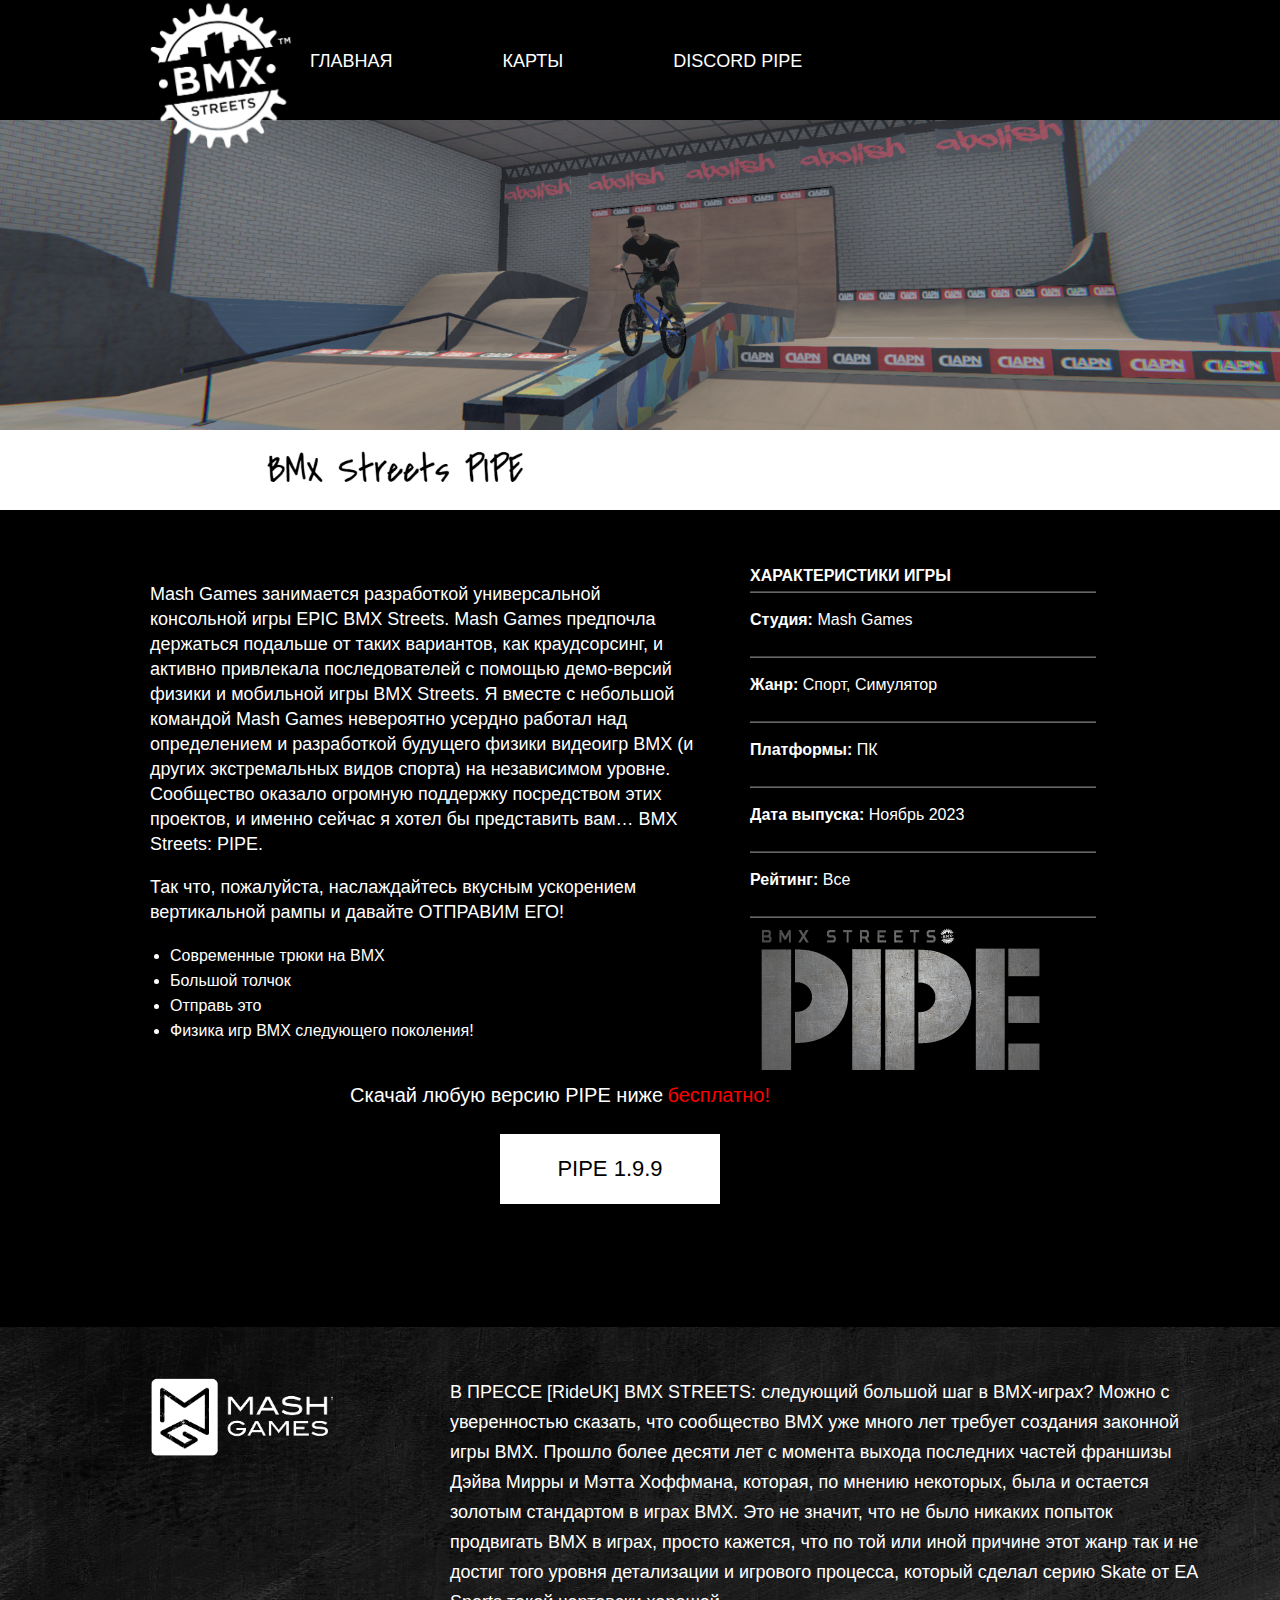
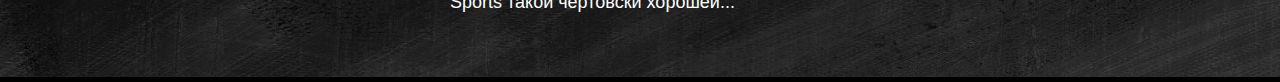
==== commit 6371f7ae: "Update index.html" ====
--- a/index.html
+++ b/index.html
@@ -6537,10 +6537,6 @@
         <li>Отправь это</li>
         <li>Физика игр BMX следующего поколения!</li>
     </div>
-    
-    <div class="button-buy-pipe200">
-        <a class="button-buy-pipe200-button" href="https://drive.google.com/drive/folders/1bkaLjXKWMTxFaOjgJWeq78mnZYMfuwp4?usp=drive_link">PIPE 2.0.0</a>
-    </div>
 
     </div>
 
@@ -6566,12 +6562,6 @@
                 <p class="povelitdownload">Скачай любую версию PIPE ниже</p>
                 <p class="freedownload">бесплатно!</p>
             </div>
-
-
-
-            <div class="pipe200block">
-                <a class="pipe200" href="https://drive.google.com/drive/folders/1bkaLjXKWMTxFaOjgJWeq78mnZYMfuwp4?usp=drive_link">PIPE 2.0.0</a>
-            </div>  
             
             <div class="pipe200block2">
                 <a class="pipe2002" href="https://drive.google.com/drive/folders/1qA2epk_Rz-PXaF8bnceOVIE-2a7VY1CI?usp=drive_link">PIPE 1.9.9</a>
--- a/style.css
+++ b/style.css
@@ -297,6 +297,15 @@
     margin-bottom: 50px;
 }
 
+.textnamemap-1 {
+    margin-left: 310px;
+    padding-top: 10px;
+    padding-bottom: 10px;
+    color: white;
+    font-size: 18px;
+    margin-bottom: 30px;
+}
+
 .textnamemap {
     margin-left: 195px;
     padding-top: 10px;
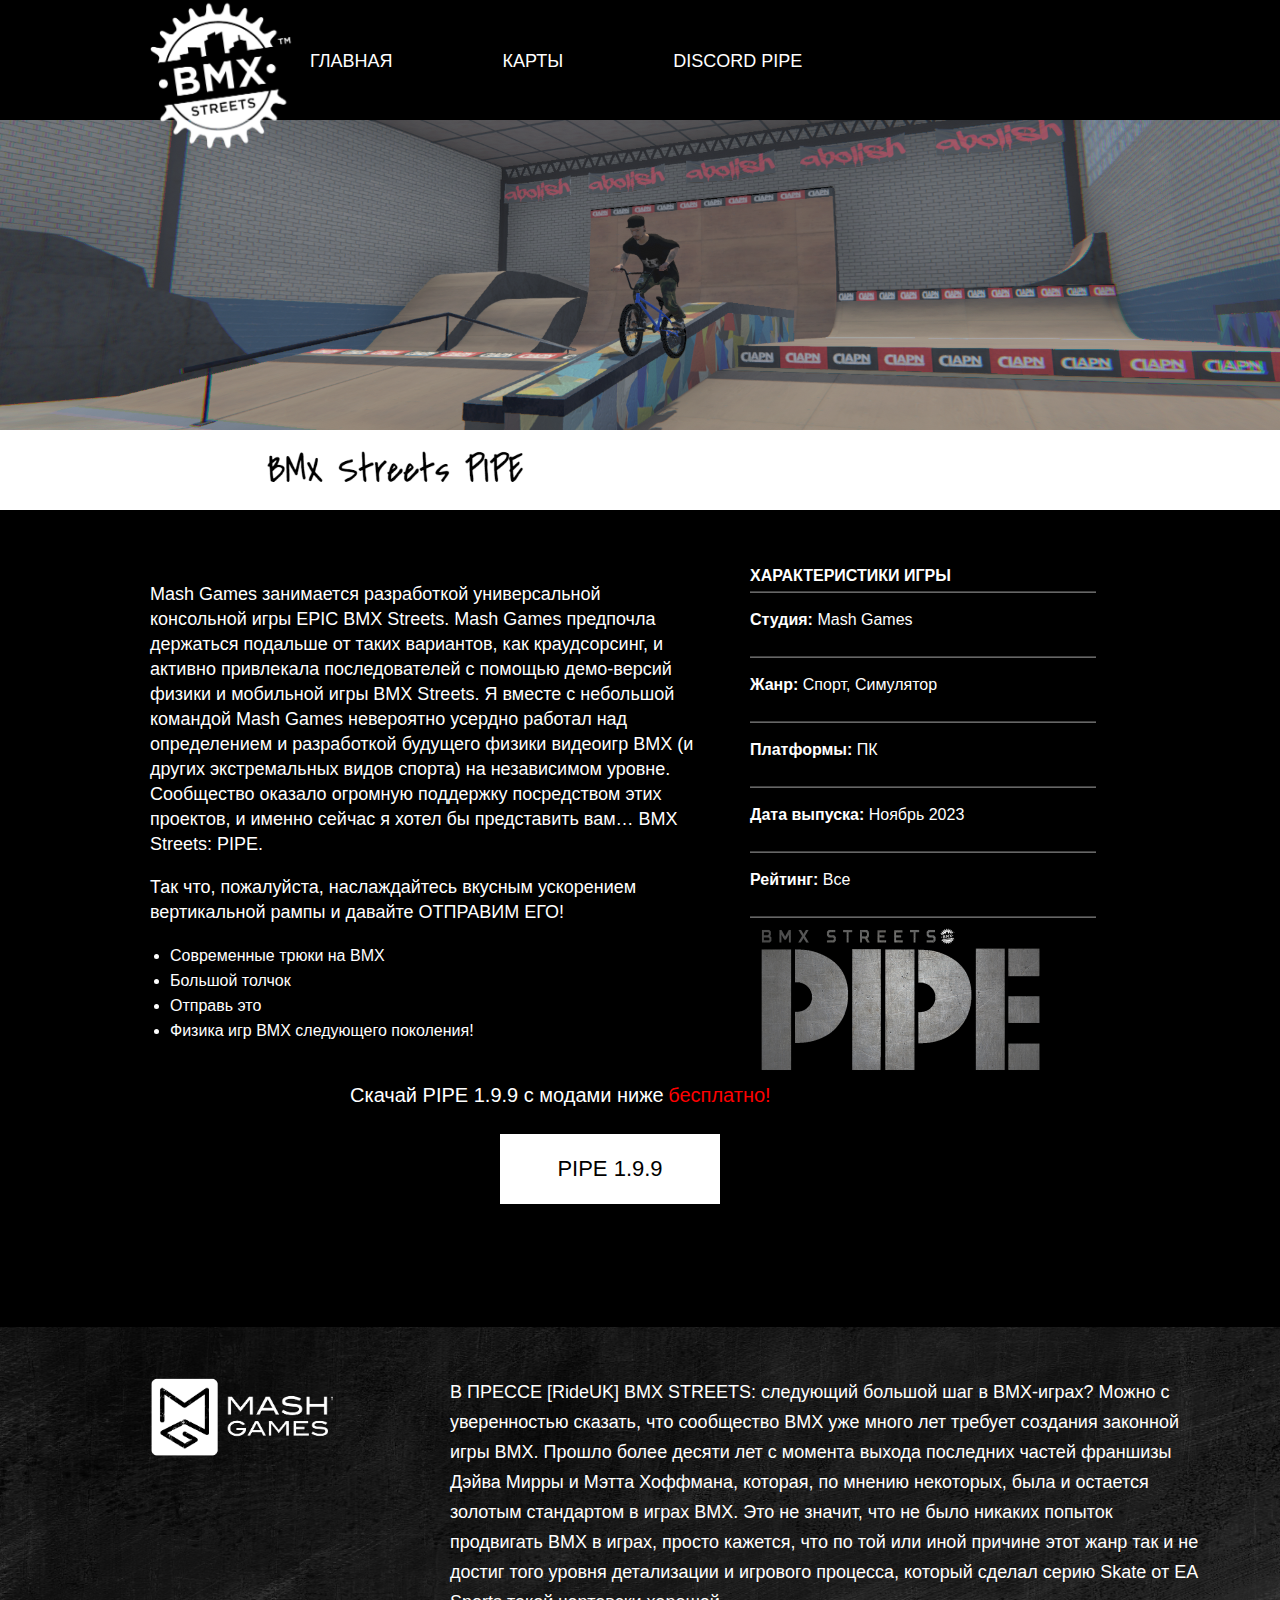
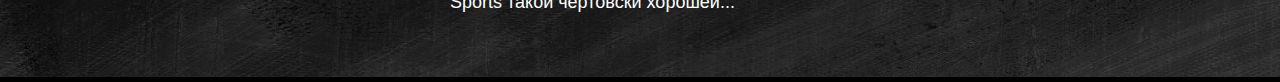
==== commit ad915b6a: "Update index.html" ====
--- a/index.html
+++ b/index.html
@@ -6559,7 +6559,7 @@
 
 
             <div>
-                <p class="povelitdownload">Скачай любую версию PIPE ниже</p>
+                <p class="povelitdownload">Скачай PIPE 1.9.9 с модами ниже</p>
                 <p class="freedownload">бесплатно!</p>
             </div>
             
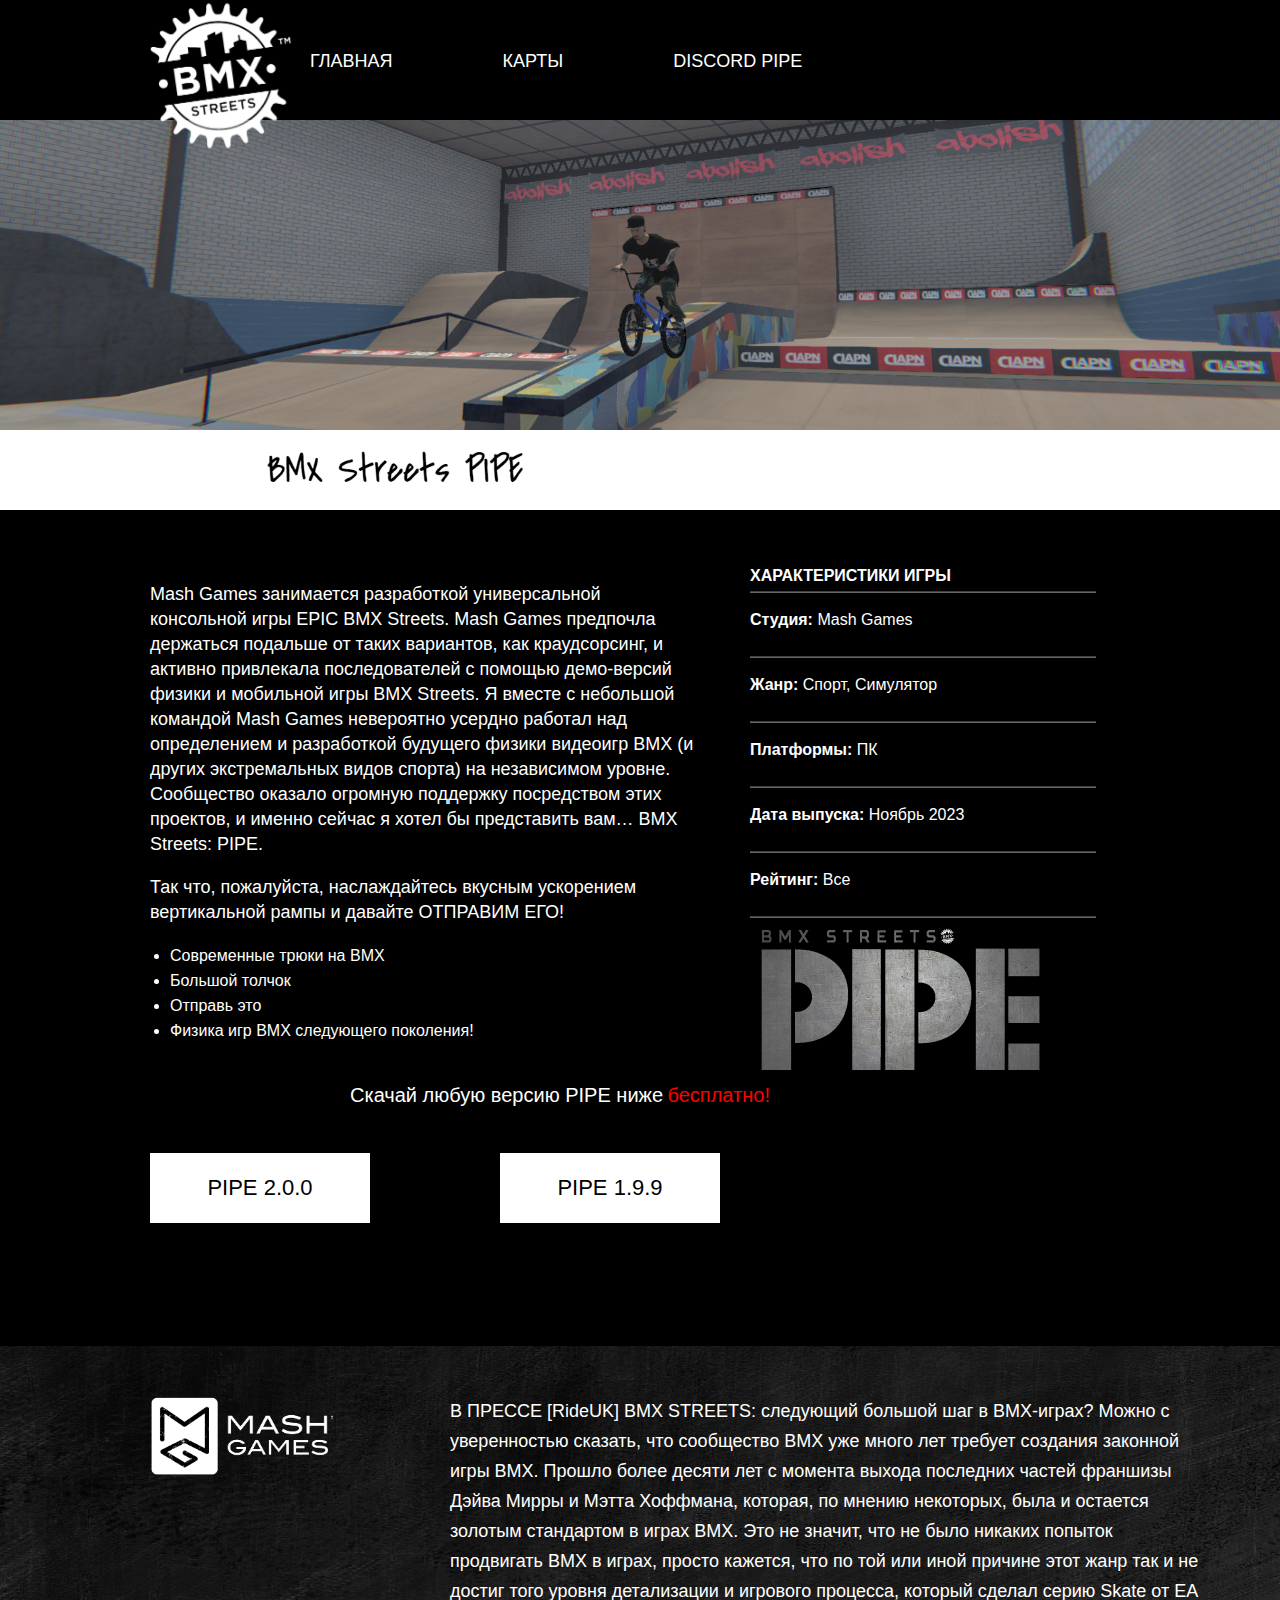
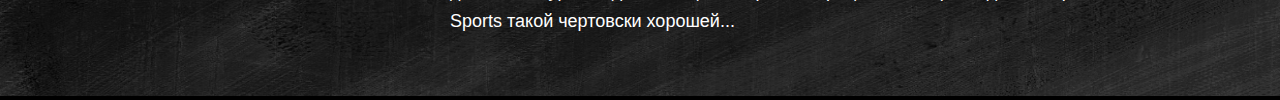
==== commit 3d99be5c: "Update index.html" ====
--- a/index.html
+++ b/index.html
@@ -6538,6 +6538,10 @@
         <li>Физика игр BMX следующего поколения!</li>
     </div>
 
+    <div class="button-buy-pipe200">
+        <a class="button-buy-pipe200-button" href="https://drive.google.com/file/d/1oTpRvBc1vquFoiFl9mWgrI89wk8Q7hKs/view?usp=drive_link">PIPE 2.0.0</a>
+    </div>
+
     </div>
 
     <div class="block-text-pipe-down-2">
@@ -6559,12 +6563,16 @@
 
 
             <div>
-                <p class="povelitdownload">Скачай PIPE 1.9.9 с модами ниже</p>
+                <p class="povelitdownload">Скачай любую версию PIPE ниже</p>
                 <p class="freedownload">бесплатно!</p>
             </div>
-            
+
+            <div class="pipe200block">
+                <a class="pipe200" href="https://drive.google.com/file/d/1oTpRvBc1vquFoiFl9mWgrI89wk8Q7hKs/view?usp=drive_link">PIPE 2.0.0</a>
+            </div>  
+    
             <div class="pipe200block2">
-                <a class="pipe2002" href="https://drive.google.com/drive/folders/1qA2epk_Rz-PXaF8bnceOVIE-2a7VY1CI?usp=drive_link">PIPE 1.9.9</a>
+                <a class="pipe2002" href="https://drive.google.com/file/d/1dZRrbU8-OtVeJVrjG6hGlIRHioRpFxv2/view?usp=drive_link">PIPE 1.9.9</a>
             </div> 
 
 
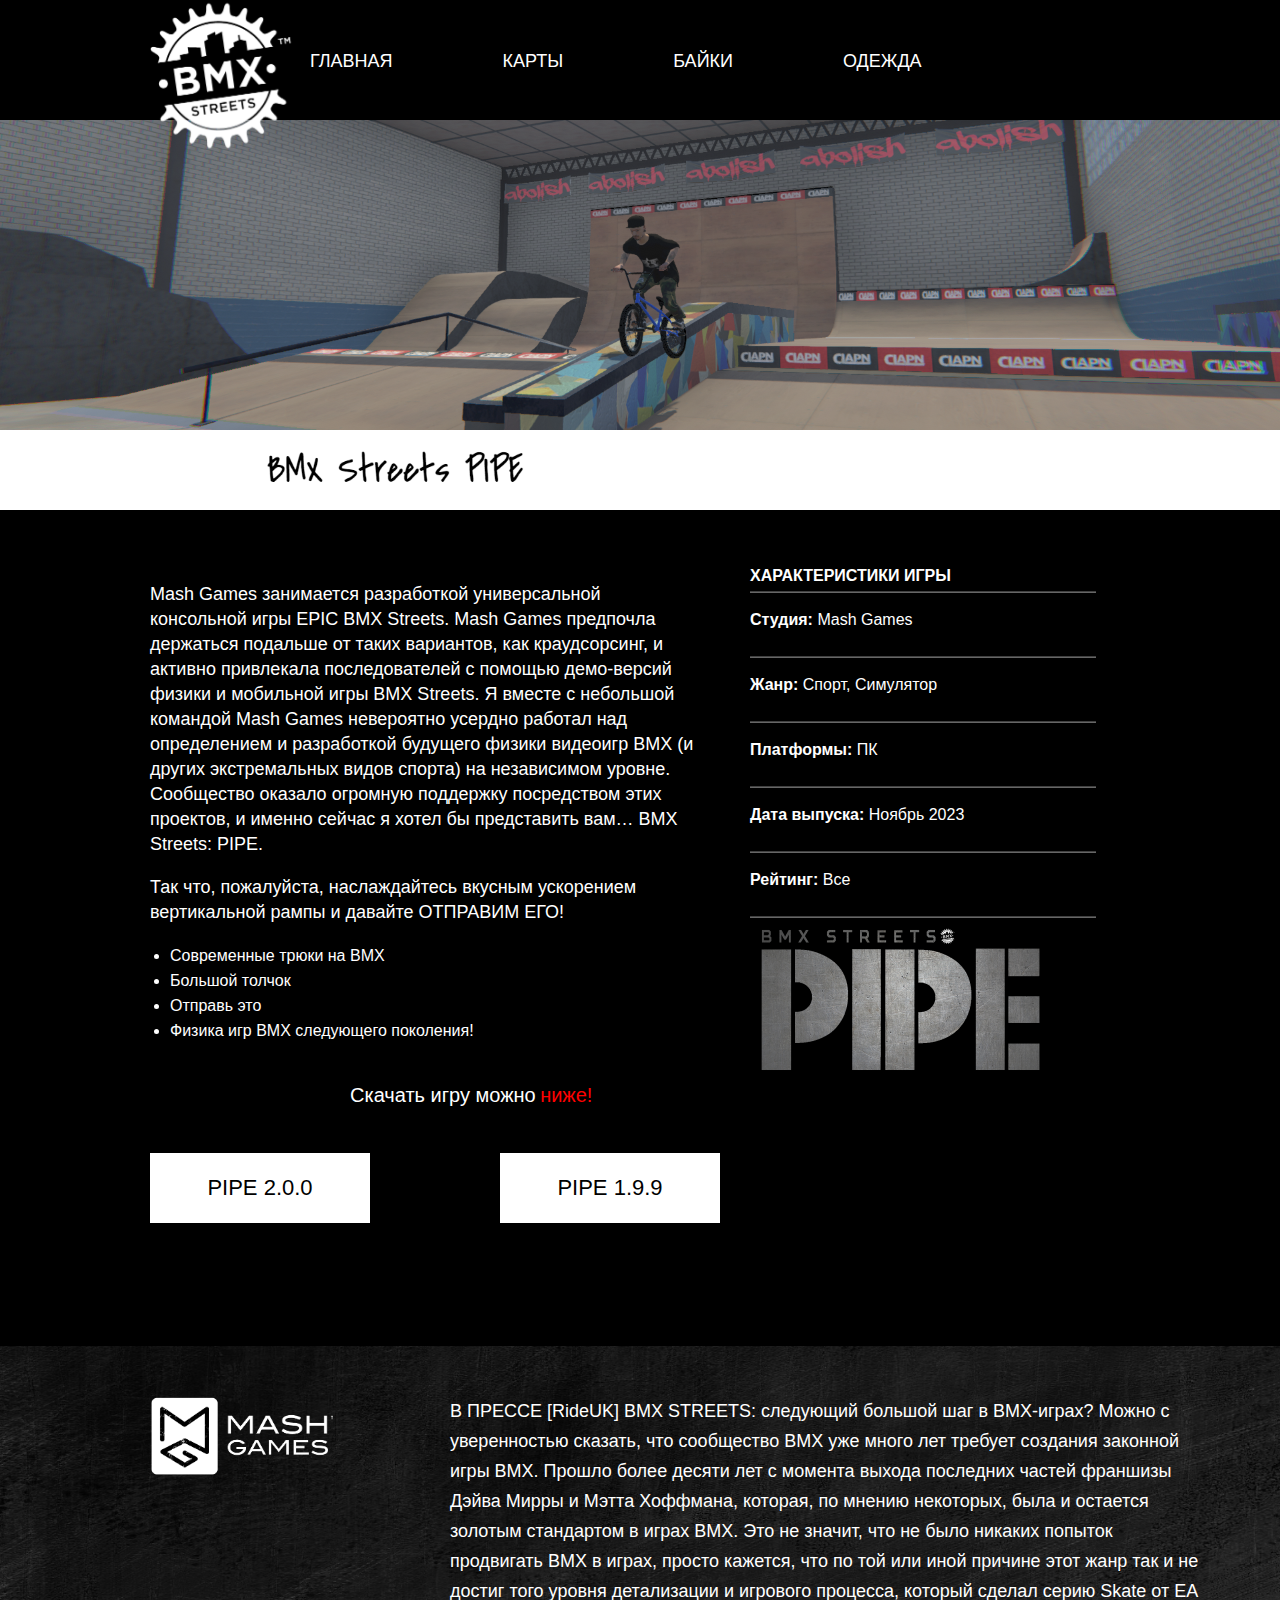
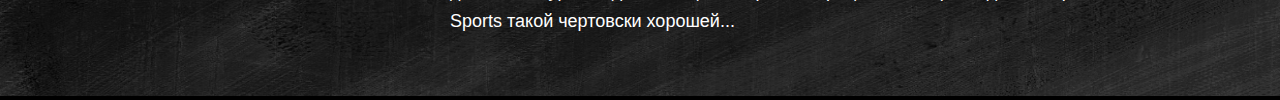
==== commit f508d92a: "Update index.html" ====
--- a/index.html
+++ b/index.html
@@ -19,7 +19,8 @@
             <ul class="menu__list">
                 <li class="menu__item"><a class="menu__link" href="index.html">ГЛАВНАЯ</a></li>
                 <li class="menu__item"><a class="menu__link" href="maps.html">КАРТЫ</a></li>
-                <li class="menu__item"><a class="menu__link" href="https://discord.com/invite/FtavcRr">DISCORD PIPE</a></li>
+                <li class="menu__item"><a class="menu__link" href="#">БАЙКИ</a></li>
+                <li class="menu__item"><a class="menu__link" href="#">ОДЕЖДА</a></li>
             </ul>
         </nav>
     </div>
@@ -6539,7 +6540,7 @@
     </div>
 
     <div class="button-buy-pipe200">
-        <a class="button-buy-pipe200-button" href="https://drive.google.com/file/d/1oTpRvBc1vquFoiFl9mWgrI89wk8Q7hKs/view?usp=drive_link">PIPE 2.0.0</a>
+        <a class="button-buy-pipe200-button" href="https://store.steampowered.com/app/815780/PIPE_by_BMX_Streets/">PIPE 2.0.0</a>
     </div>
 
     </div>
@@ -6563,12 +6564,12 @@
 
 
             <div>
-                <p class="povelitdownload">Скачай любую версию PIPE ниже</p>
-                <p class="freedownload">бесплатно!</p>
+                <p class="povelitdownload">Скачать игру можно</p>
+                <p class="freedownload">ниже!</p>
             </div>
 
             <div class="pipe200block">
-                <a class="pipe200" href="https://drive.google.com/file/d/1oTpRvBc1vquFoiFl9mWgrI89wk8Q7hKs/view?usp=drive_link">PIPE 2.0.0</a>
+                <a class="pipe200" href="https://store.steampowered.com/app/815780/PIPE_by_BMX_Streets/">PIPE 2.0.0</a>
             </div>  
     
             <div class="pipe200block2">
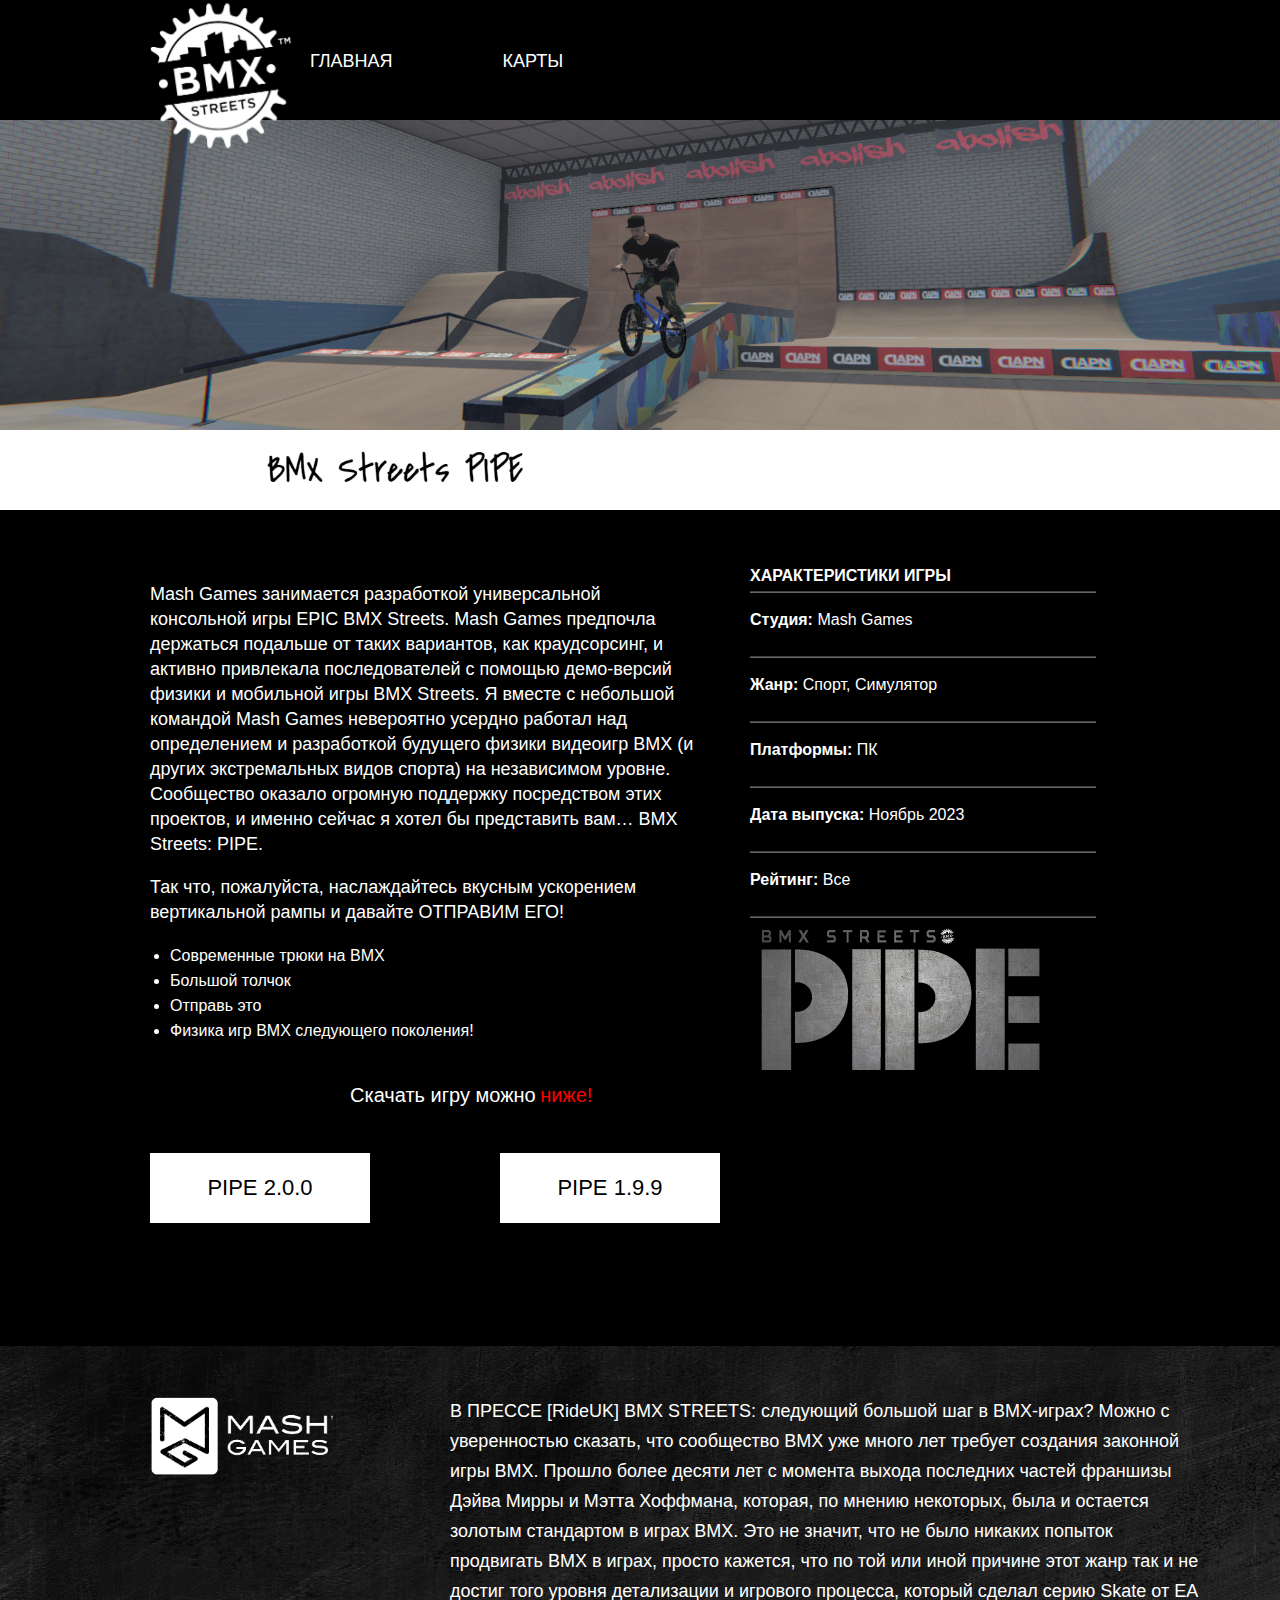
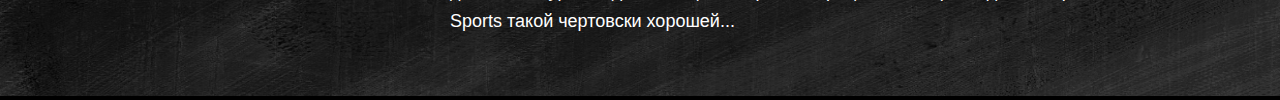
==== commit 27a0d84f: "Update index.html" ====
--- a/index.html
+++ b/index.html
@@ -19,8 +19,6 @@
             <ul class="menu__list">
                 <li class="menu__item"><a class="menu__link" href="index.html">ГЛАВНАЯ</a></li>
                 <li class="menu__item"><a class="menu__link" href="maps.html">КАРТЫ</a></li>
-                <li class="menu__item"><a class="menu__link" href="#">БАЙКИ</a></li>
-                <li class="menu__item"><a class="menu__link" href="#">ОДЕЖДА</a></li>
             </ul>
         </nav>
     </div>
--- a/style.css
+++ b/style.css
@@ -241,7 +241,7 @@
     font-size: 20px;
     position: absolute;
     margin-top: 500px;
-    margin-left: 600px;
+    margin-left: 550px;
     position: relative;
     display: inline-block
 }
@@ -306,8 +306,8 @@
     margin-bottom: 30px;
 }
 
-.textnamemap {
-    margin-left: 195px;
+.textnamemap1 {
+    margin-left: 290px;
     padding-top: 10px;
     padding-bottom: 10px;
     color: white;
@@ -316,7 +316,7 @@
 }
 
 .textnamemap2 {
-    margin-left: 250px;
+    margin-left: 190px;
     padding-top: 10px;
     padding-bottom: 10px;
     color: white;
@@ -331,7 +331,7 @@
 }
 
 .textnamemap3 {
-    margin-left: 300px;
+    margin-left: 235px;
     padding-top: 10px;
     padding-bottom: 10px;
     color: white;
@@ -340,7 +340,7 @@
 }
 
 .textnamemap4 {
-    margin-left: 260px;
+    margin-left: 282px;
     padding-top: 10px;
     padding-bottom: 10px;
     color: white;
@@ -358,7 +358,7 @@
 }
 
 .textnamemap6 {
-    margin-left: 295px;
+    margin-left: 225px;
     padding-top: 10px;
     padding-bottom: 10px;
     color: white;
@@ -367,7 +367,7 @@
 }
 
 .textnamemap7 {
-    margin-left: 265px;
+    margin-left: 280px;
     padding-top: 10px;
     padding-bottom: 10px;
     color: white;
@@ -385,34 +385,34 @@
 }
 
 .textnamemap9 {
+    margin-left: 215px;
+    padding-top: 10px;
+    padding-bottom: 10px;
+    color: white;
+    font-size: 18px;
+    margin-bottom: 30px;
+}
+
+.textnamemap10 {
+    margin-left: 220px;
+    padding-top: 10px;
+    padding-bottom: 10px;
+    color: white;
+    font-size: 18px;
+    margin-bottom: 30px;
+}
+
+.textnamemap11 {
+    margin-left: 280px;
+    padding-top: 10px;
+    padding-bottom: 10px;
+    color: white;
+    font-size: 18px;
+    margin-bottom: 30px;
+}
+
+.textnamemap12 {
     margin-left: 240px;
-    padding-top: 10px;
-    padding-bottom: 10px;
-    color: white;
-    font-size: 18px;
-    margin-bottom: 30px;
-}
-
-.textnamemap10 {
-    margin-left: 310px;
-    padding-top: 10px;
-    padding-bottom: 10px;
-    color: white;
-    font-size: 18px;
-    margin-bottom: 30px;
-}
-
-.textnamemap11 {
-    margin-left: 260px;
-    padding-top: 10px;
-    padding-bottom: 10px;
-    color: white;
-    font-size: 18px;
-    margin-bottom: 30px;
-}
-
-.textnamemap12 {
-    margin-left: 220px;
     padding-top: 10px;
     padding-bottom: 10px;
     color: white;
@@ -439,7 +439,7 @@
 }
 
 .downloadmap {
-    margin-left: 295px;
+    margin-left: 275px;
     background-color: white;
     width: 250px;
     height: 100px;
@@ -1079,12 +1079,3 @@
     }
 }
 
-
-
-
-
-
-
-
-
-
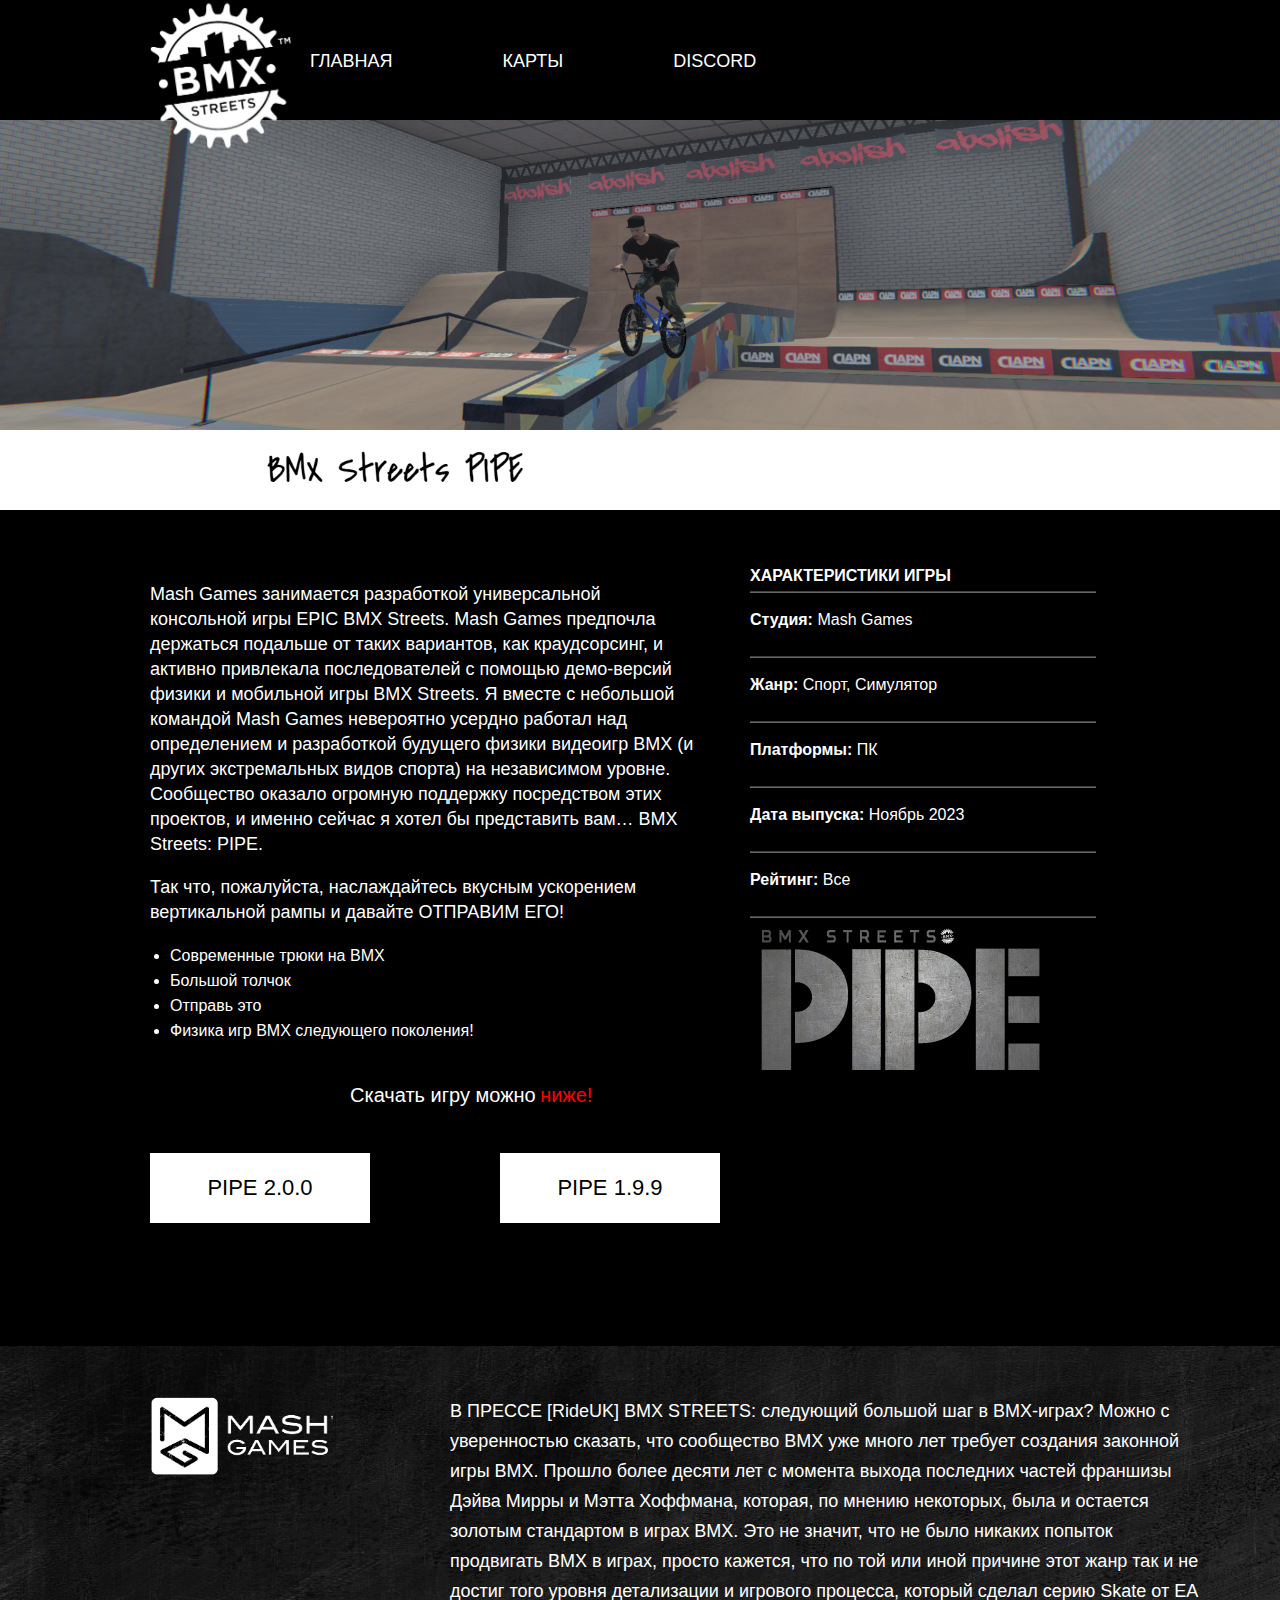
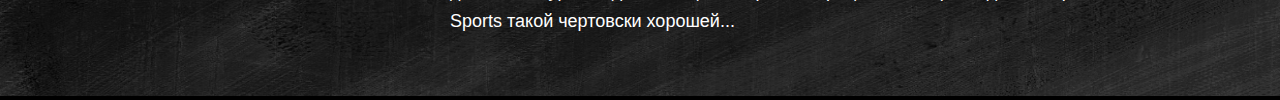
==== commit c0829b0f: "Update index.html" ====
--- a/index.html
+++ b/index.html
@@ -1,5 +1,5 @@
 <!DOCTYPE html>
-<html lang="en">
+<html lang="ru">
 
 <head>
     <meta charset="UTF-8">
@@ -19,6 +19,7 @@
             <ul class="menu__list">
                 <li class="menu__item"><a class="menu__link" href="index.html">ГЛАВНАЯ</a></li>
                 <li class="menu__item"><a class="menu__link" href="maps.html">КАРТЫ</a></li>
+                <li class="menu__item"><a class="menu__link" href="https://discord.gg/N4wwpGqh">DISCORD</a></li>
             </ul>
         </nav>
     </div>
